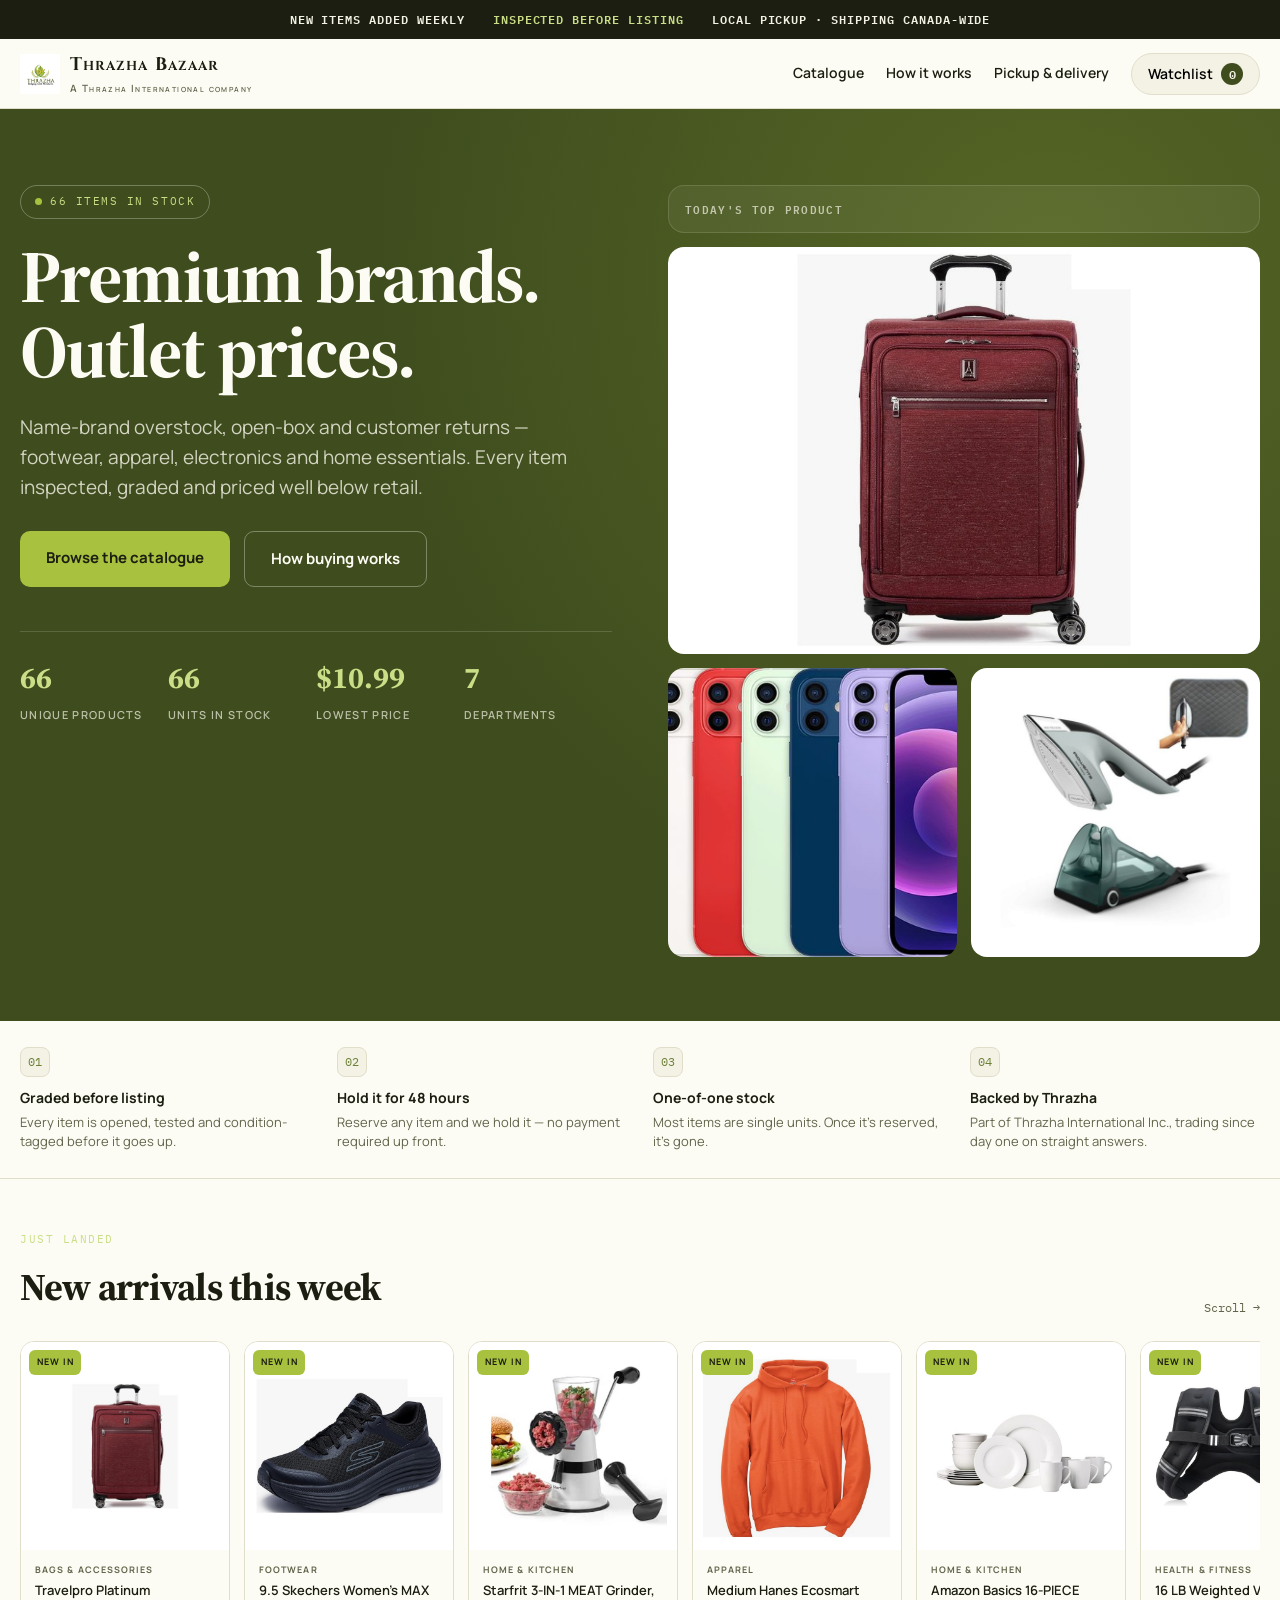
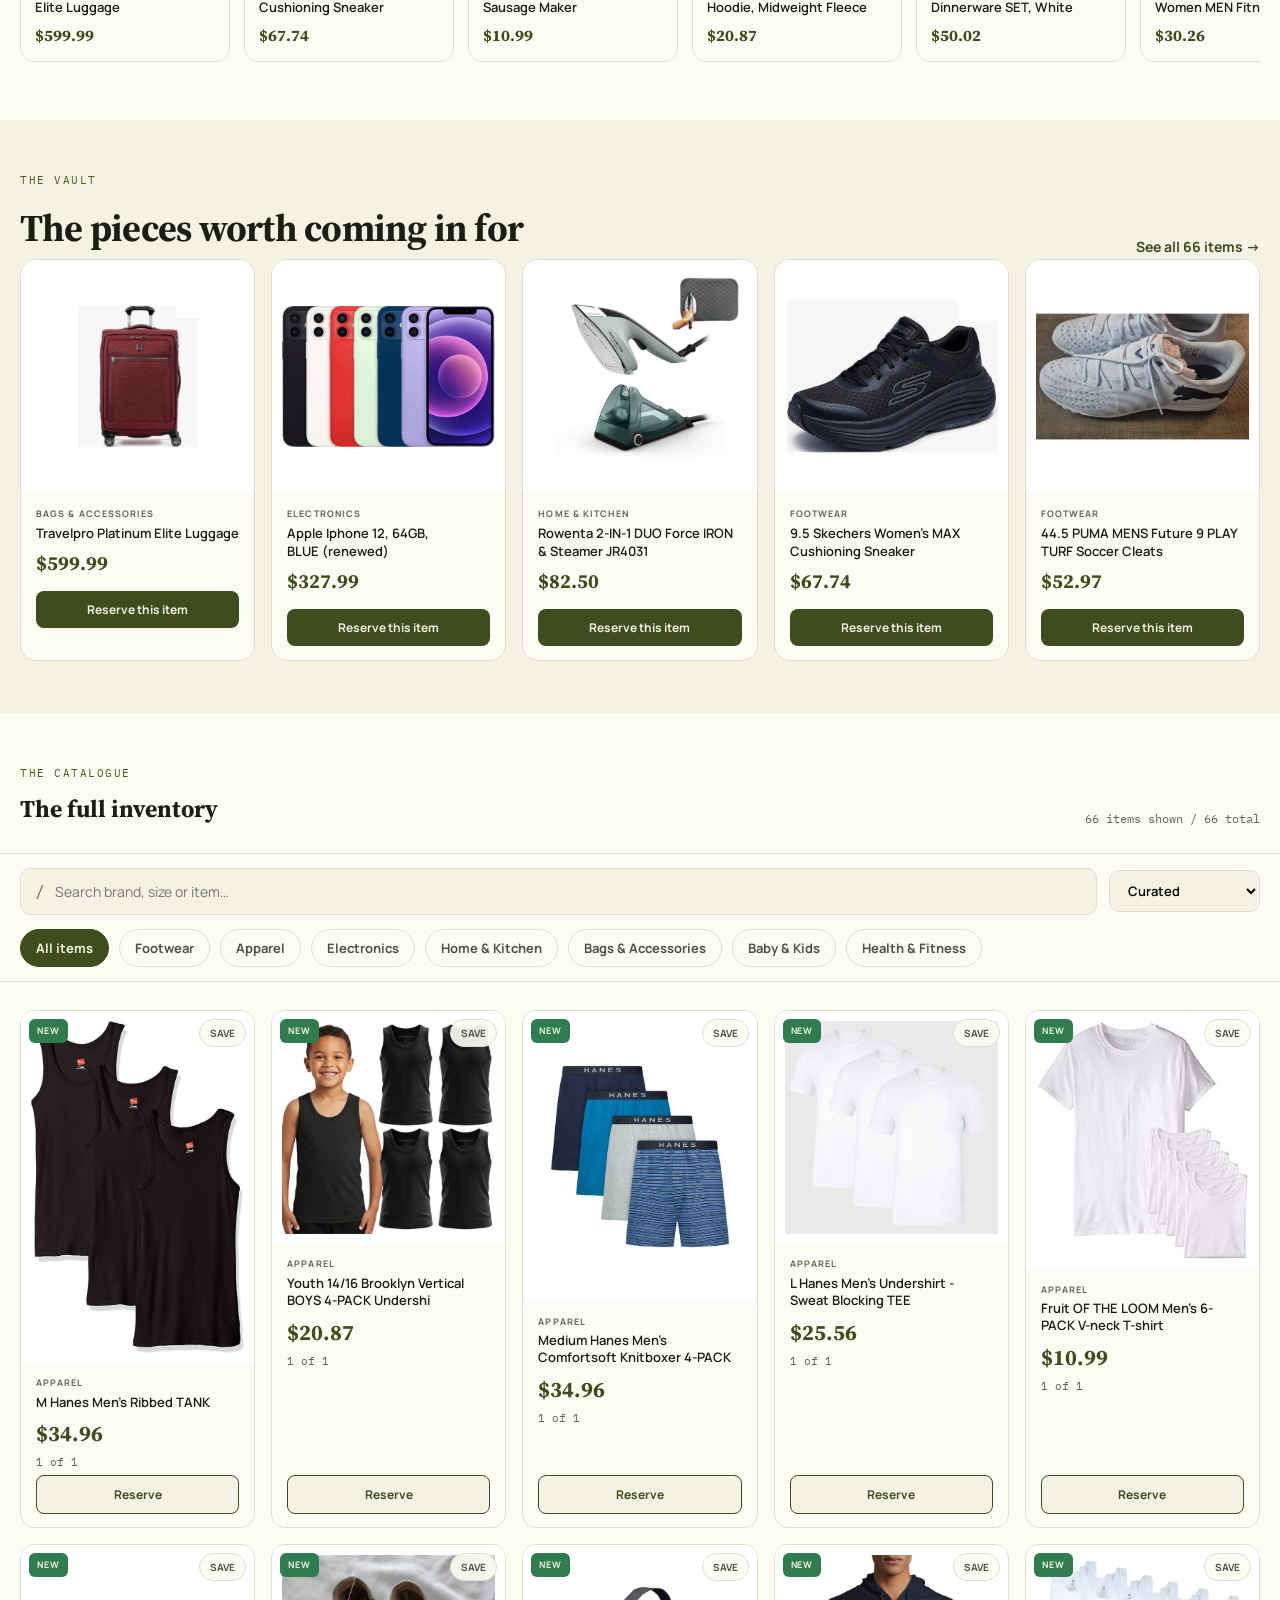
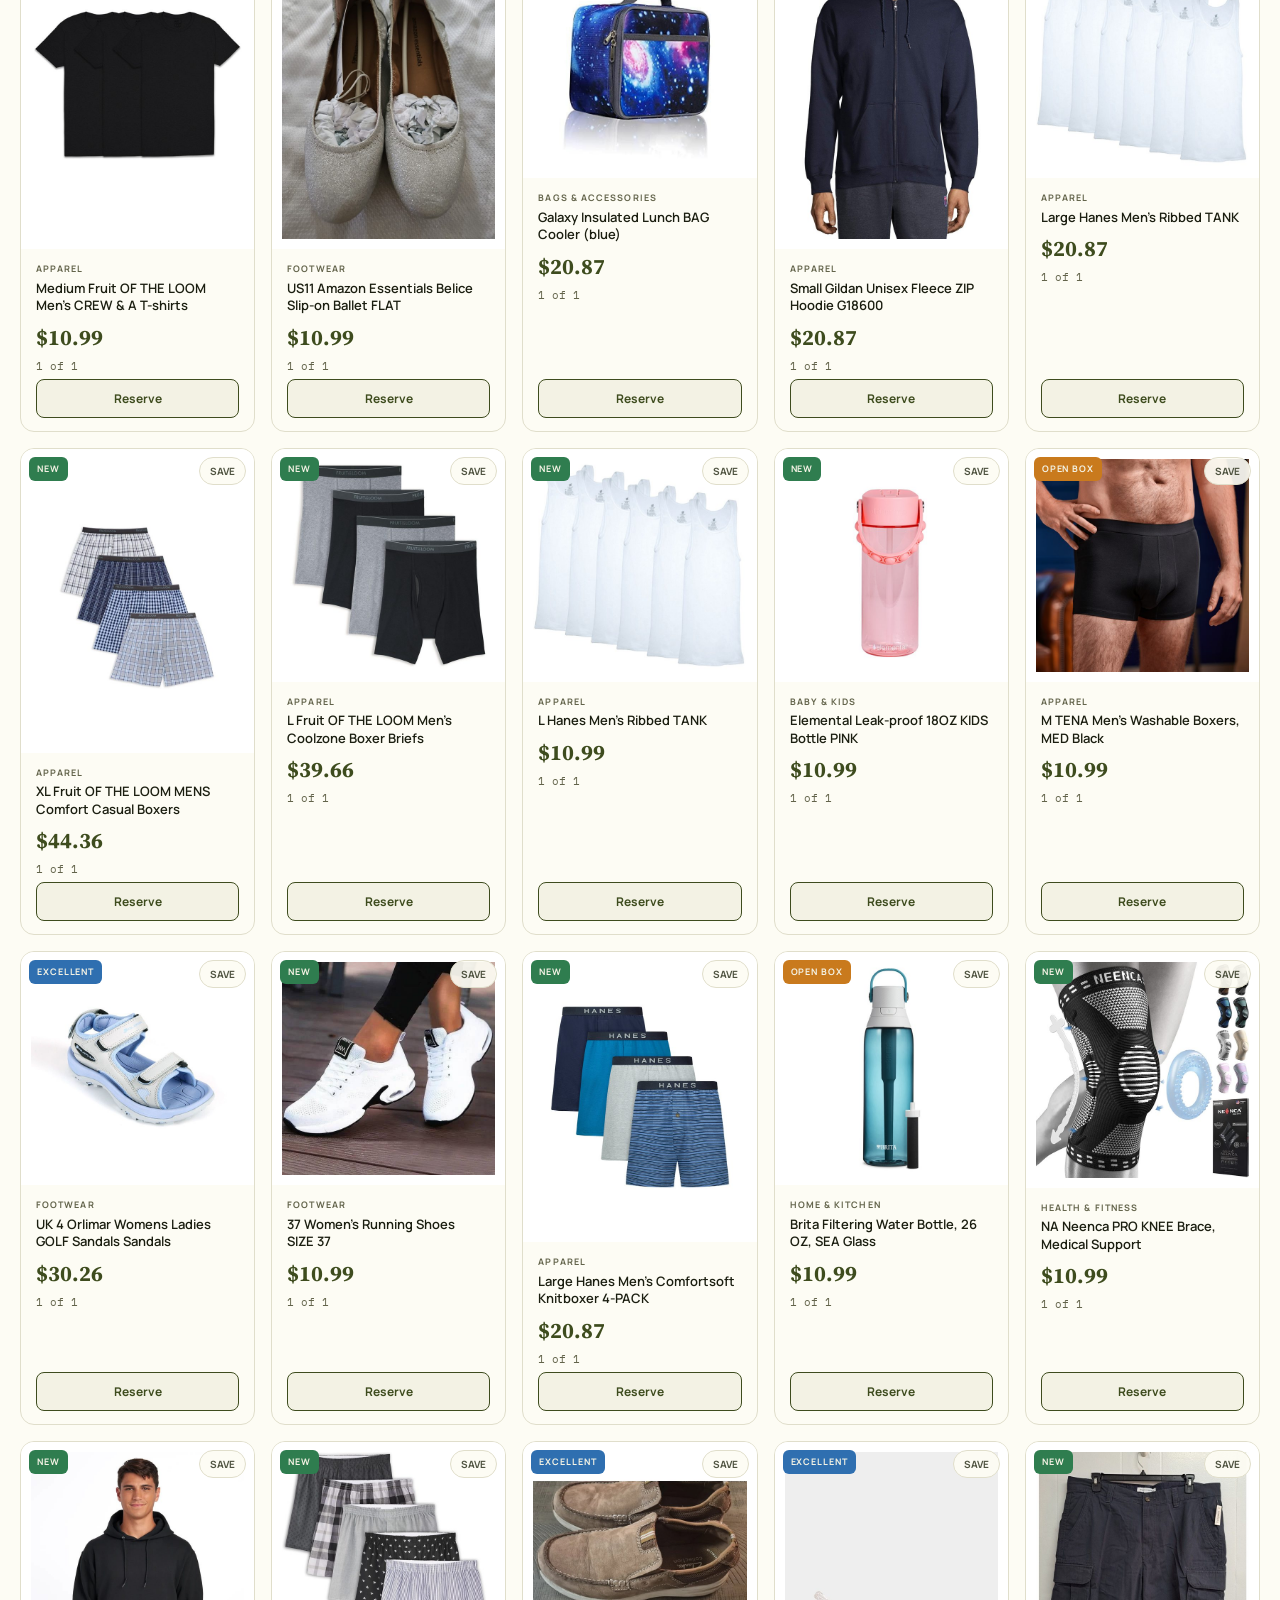
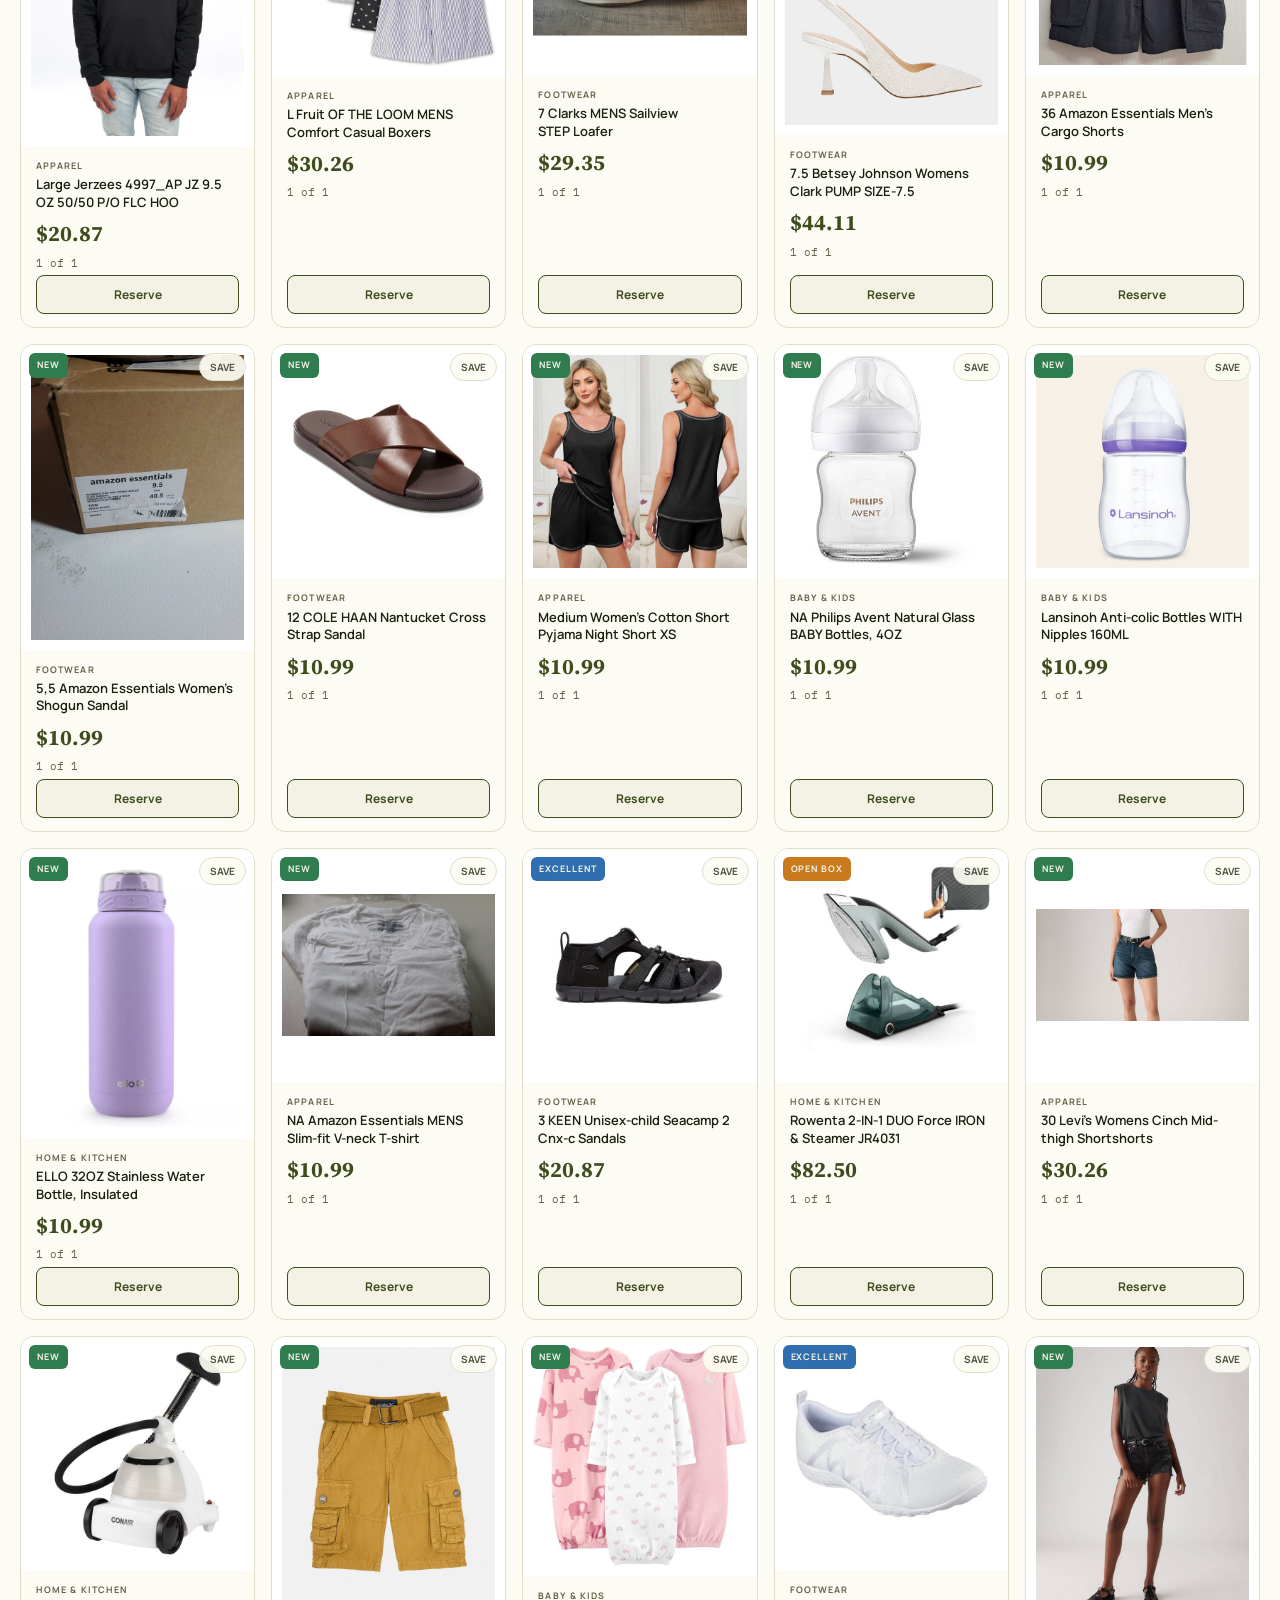
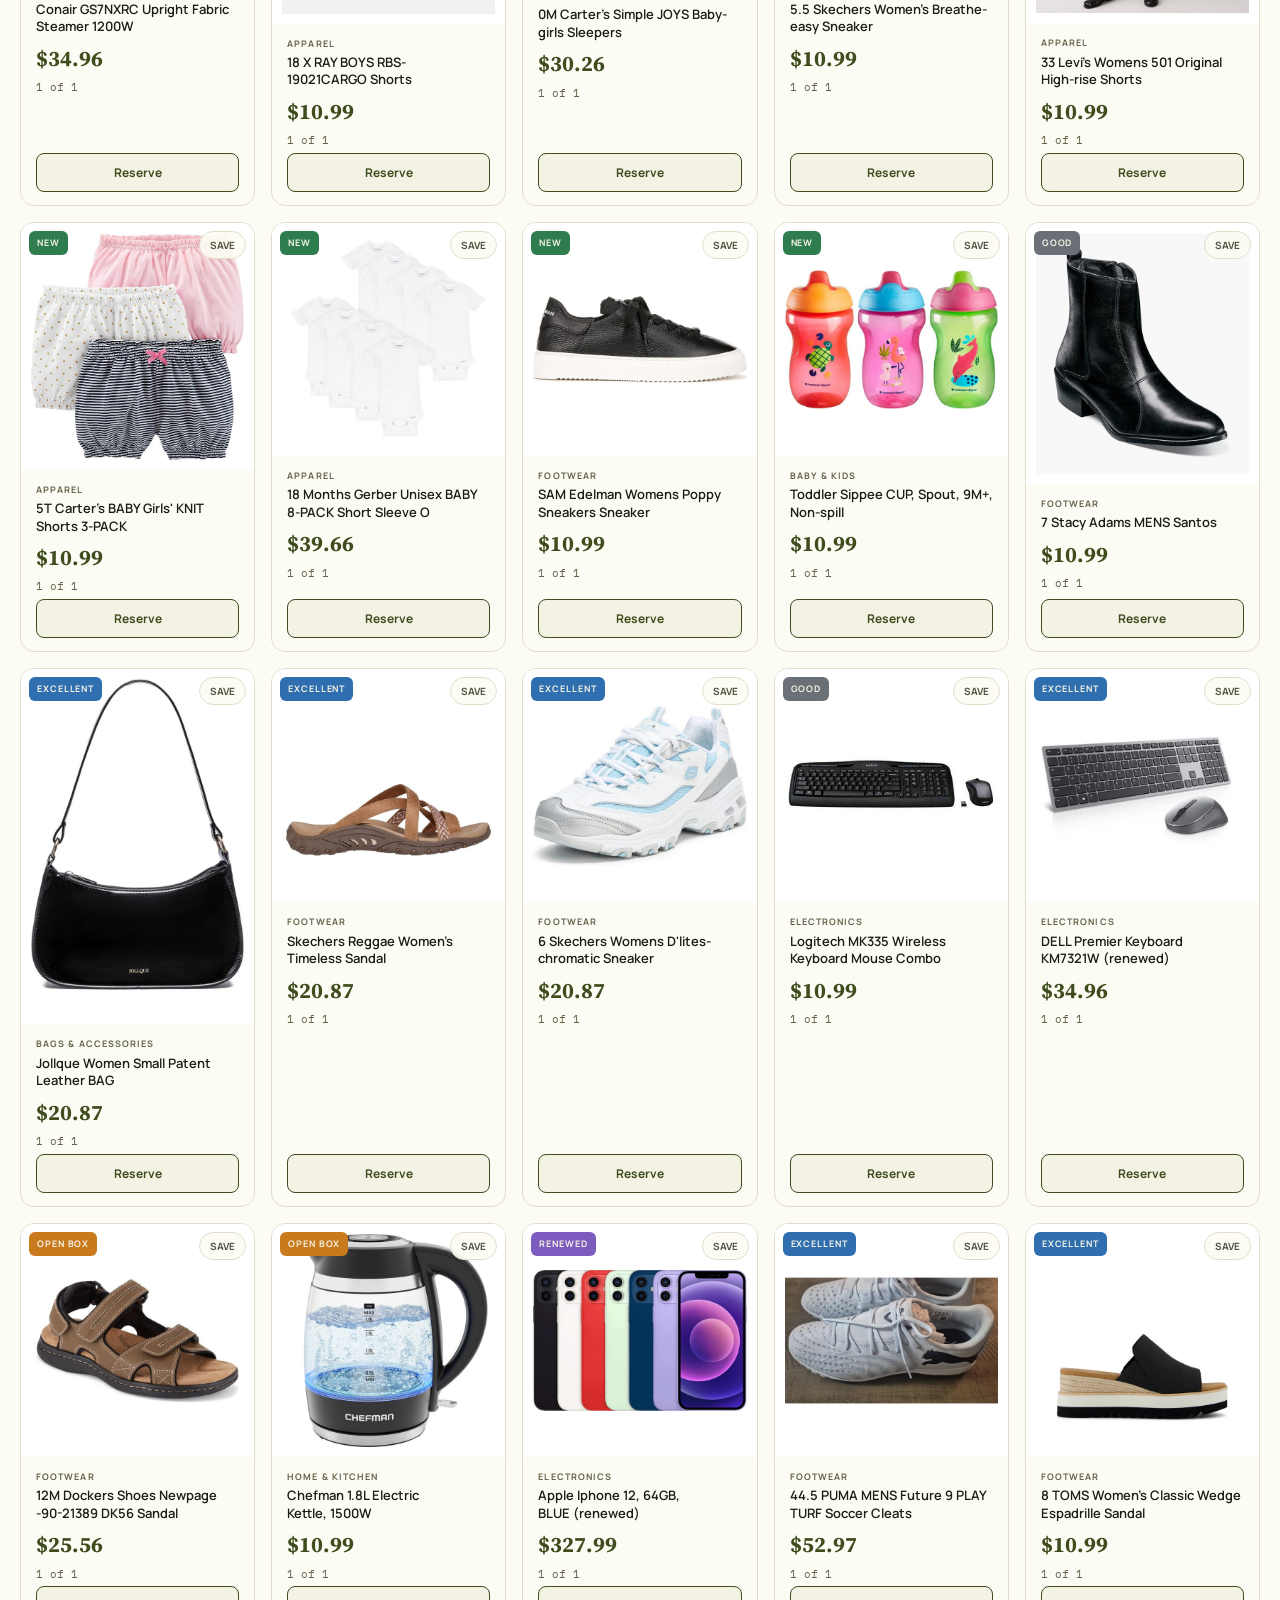
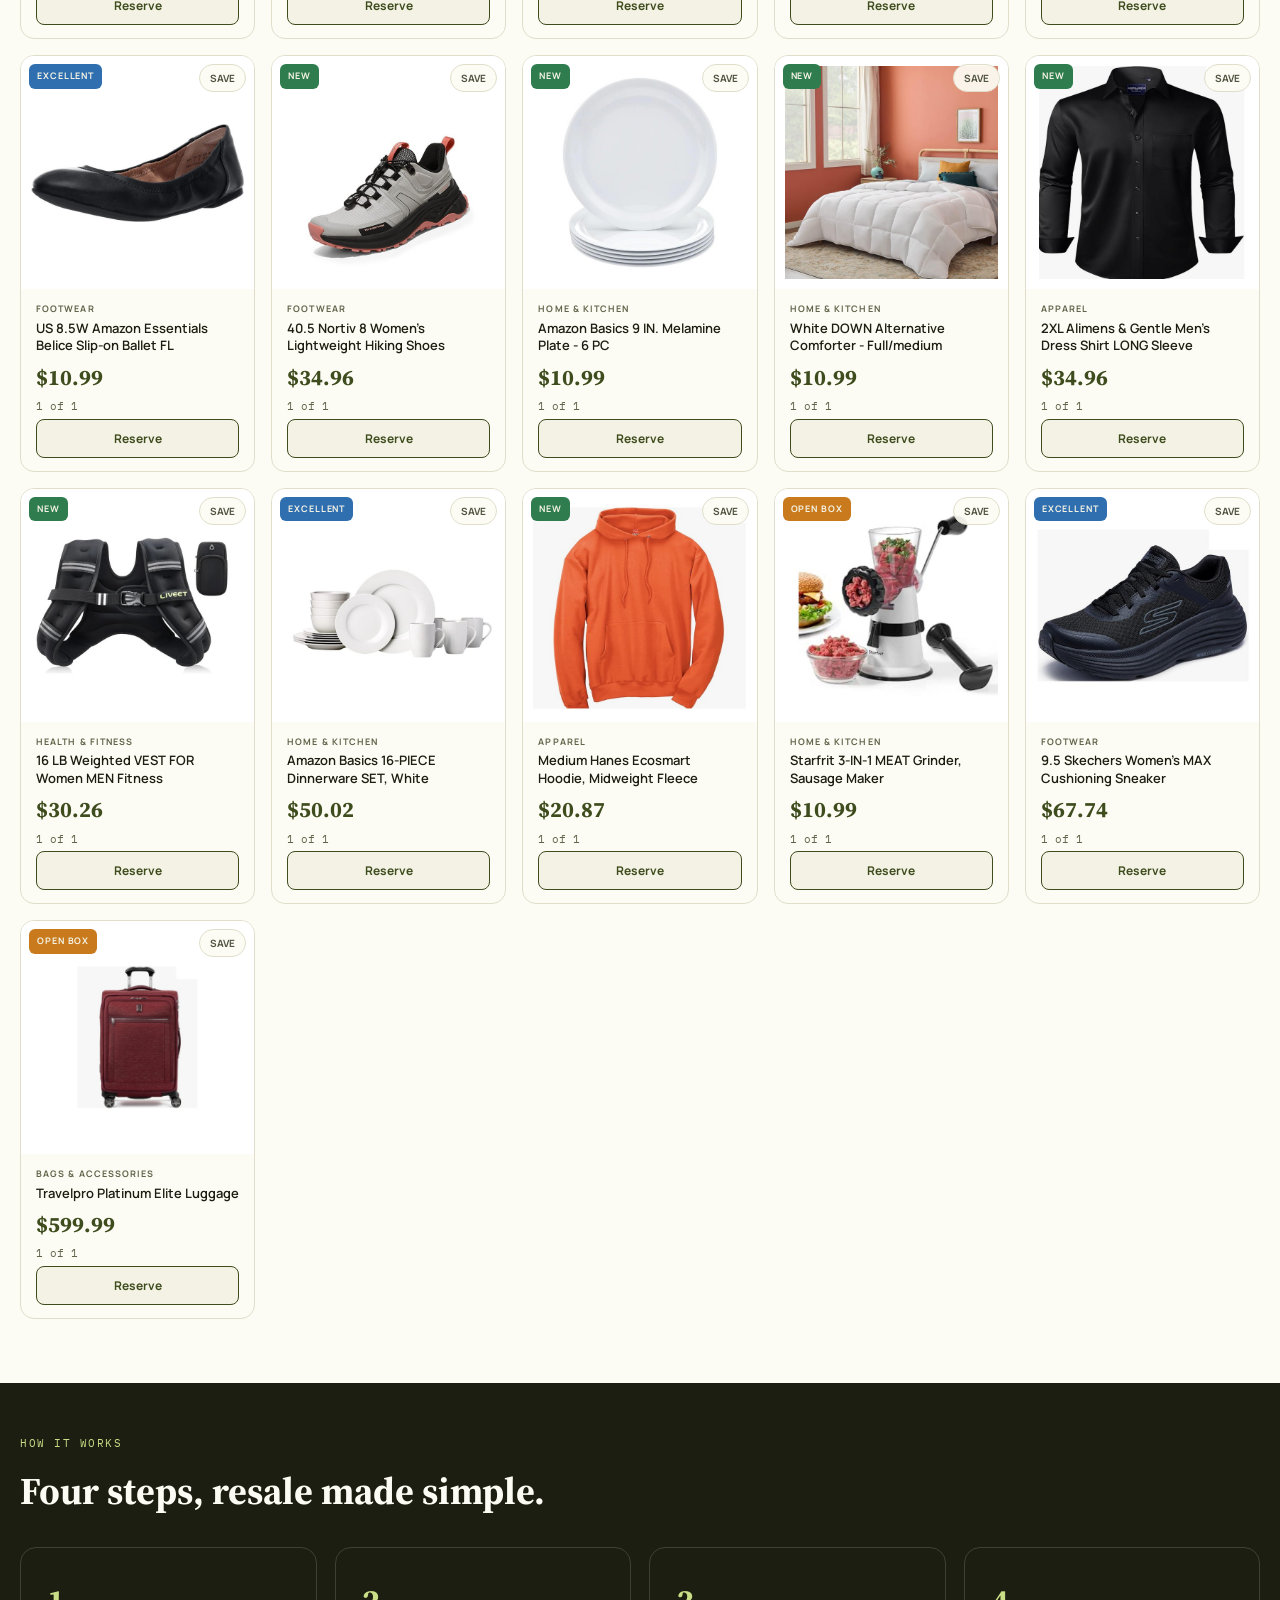
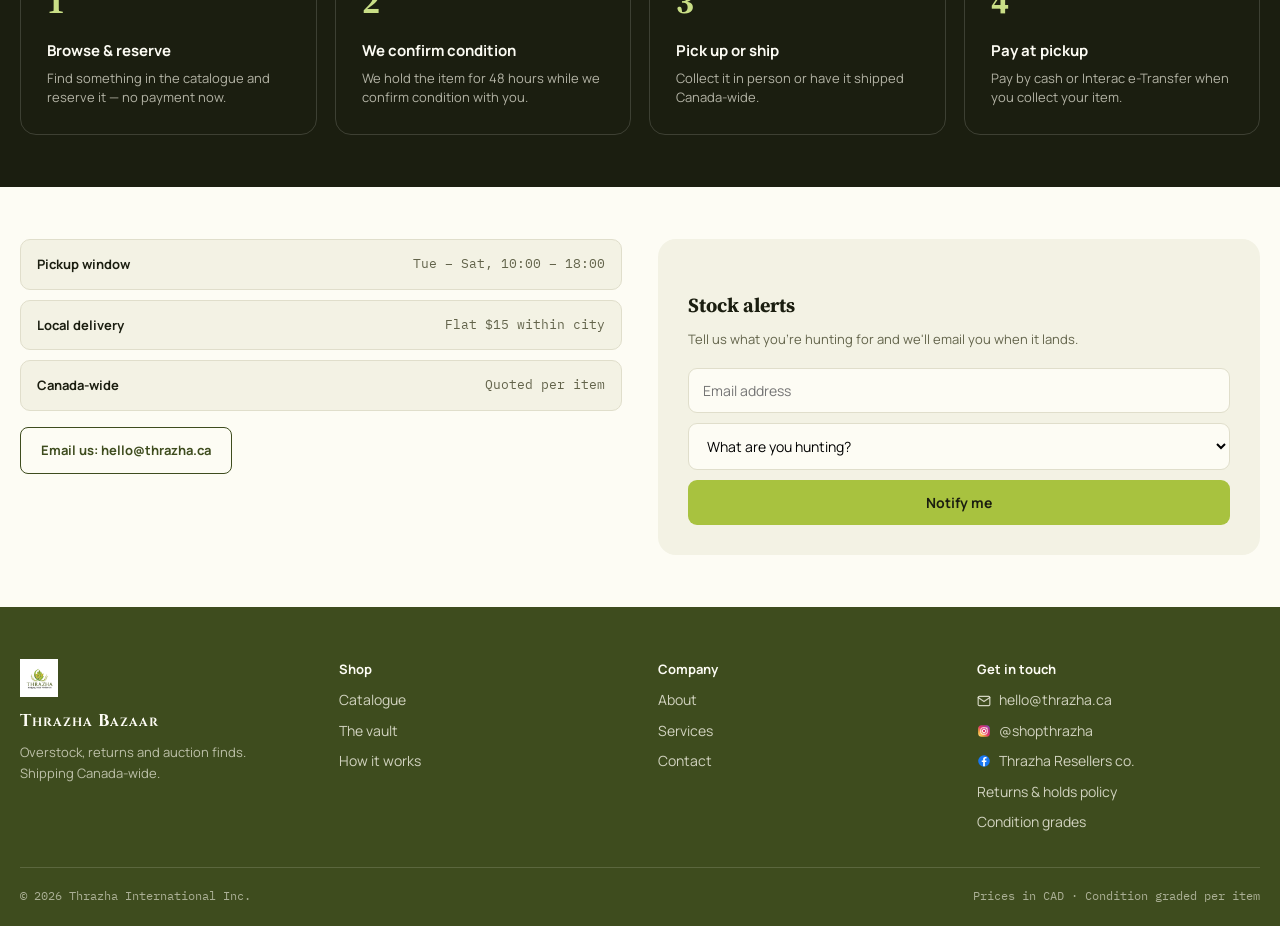
==== index.html @ daa8b7cf "Fix stock stat label/count, update Puma cleats and Clarks loafer photos - Renamed the "Unique items"" ====
<!DOCTYPE html>
<html lang="en">
<head>
<meta charset="UTF-8">
<meta name="viewport" content="width=device-width, initial-scale=1.0">
<title>Thrazha Bazaar | Overstock, Returns &amp; Auction Finds</title>
<meta name="description" content="Thrazha Bazaar — premium-brand overstock, open-box and customer-return inventory at outlet prices. New items every week. A Thrazha International company.">
<link rel="icon" href="thrazha-logo.png">
<link rel="preconnect" href="https://fonts.googleapis.com">
<link rel="preconnect" href="https://fonts.gstatic.com" crossorigin>
<link href="https://fonts.googleapis.com/css2?family=Cinzel:wght@600;700&family=Source+Serif+4:wght@400;600;700&family=Manrope:wght@400;500;600;700&family=IBM+Plex+Mono:wght@400;500&display=swap" rel="stylesheet">
<style>

:root{
  --olive:#3E4C1E; --ink:#1B1E10; --olive-mid:#6E8038; --olive-deep-ink:#4E5A22;
  --leaf:#A8C23F; --leaf-hover:#B9D256; --leaf-light:#C9DE86;
  --paper:#FDFCF4; --paper-sunk:#F3F2E4; --line:#E0DECB; --body-muted:#4F5340; --meta-muted:#63644B;
}
*{box-sizing:border-box;}
html{scroll-behavior:smooth;}
body{margin:0;background:var(--paper);color:var(--ink);font-family:Manrope,sans-serif;font-size:16px;line-height:1.6;}
a{color:inherit;text-decoration:none;}
h1,h2{font-family:'Source Serif 4',serif;font-weight:700;text-wrap:pretty;margin:0;}
p{margin:0;text-wrap:pretty;}
button,select,input,textarea{font-family:inherit;}
img{display:block;max-width:100%;}
.eyebrow{font-family:'IBM Plex Mono',monospace;font-size:11px;text-transform:uppercase;letter-spacing:.14em;color:var(--olive-deep-ink);margin-bottom:8px;}
.eyebrow-dark{color:var(--leaf-light);}

.announce{background:var(--ink);color:#F3F2E4;display:flex;flex-wrap:wrap;justify-content:center;gap:10px 28px;padding:10px 20px;font-family:'IBM Plex Mono',monospace;font-size:12px;font-weight:600;letter-spacing:.08em;text-transform:uppercase;}
.ann-accent{color:var(--leaf-light);}

.site-header{position:sticky;top:0;z-index:40;background:rgba(253,252,244,.92);backdrop-filter:blur(12px);border-bottom:1px solid var(--line);}
.header-inner{max-width:1280px;margin:0 auto;padding:12px 20px;display:flex;align-items:center;justify-content:space-between;gap:20px;flex-wrap:wrap;}
.brand{display:flex;align-items:center;gap:10px;}
.brand-mark{width:40px;height:40px;object-fit:contain;}
.brand-text{display:flex;flex-direction:column;}
.brand-word{font-family:Cinzel,serif;font-weight:700;font-size:18px;letter-spacing:.06em;font-variant:small-caps;}
.brand-sub{font-size:10px;font-weight:600;font-variant:small-caps;letter-spacing:.14em;color:var(--meta-muted);}
.main-nav{display:flex;align-items:center;gap:22px;flex-wrap:wrap;}
.main-nav a{font-size:14px;font-weight:600;}
.main-nav a.nav-out{color:var(--meta-muted);}
.watchlist-pill{background:var(--paper-sunk);border:1px solid var(--line);border-radius:999px;padding:9px 16px;font-size:14px;font-weight:600;display:flex;align-items:center;gap:8px;cursor:pointer;}
.watchlist-count{display:inline-flex;align-items:center;justify-content:center;width:22px;height:22px;border-radius:999px;background:var(--olive);color:var(--paper-sunk);font-family:'IBM Plex Mono',monospace;font-size:12px;}

.hero{background:var(--olive);background-image:radial-gradient(circle at 82% 18%, rgba(168,194,63,.22), transparent 55%);padding:76px 20px 64px;}
.hero-inner{max-width:1280px;margin:0 auto;display:grid;grid-template-columns:repeat(auto-fit,minmax(300px,1fr));gap:56px;}
.eyebrow-pill{display:inline-flex;align-items:center;gap:8px;border:1px solid rgba(243,242,228,.3);border-radius:999px;padding:7px 14px;font-family:'IBM Plex Mono',monospace;font-size:11px;text-transform:uppercase;letter-spacing:.14em;color:var(--leaf-light);margin-bottom:20px;}
.eyebrow-pill .dot{width:7px;height:7px;border-radius:999px;background:var(--leaf);}
.hero h1{color:var(--paper);font-size:clamp(40px,6.4vw,74px);line-height:1.02;letter-spacing:-.025em;margin-bottom:22px;}
.hero-body{color:rgba(243,242,228,.82);font-size:clamp(16px,1.6vw,19px);line-height:1.6;max-width:46ch;margin-bottom:28px;}
.hero-buttons{display:flex;gap:14px;flex-wrap:wrap;margin-bottom:44px;}
.btn-primary{background:var(--leaf);color:var(--ink);border-radius:10px;padding:15px 26px;font-weight:700;font-size:15px;}
.btn-primary:hover{background:var(--leaf-hover);}
.btn-secondary{border:1px solid rgba(243,242,228,.35);color:var(--paper);border-radius:10px;padding:15px 26px;font-weight:700;font-size:15px;}
.btn-secondary:hover{border-color:var(--leaf-light);color:var(--leaf-light);}
.hero-stats{display:grid;grid-template-columns:repeat(auto-fit,minmax(120px,1fr));border-top:1px solid rgba(243,242,228,.16);padding-top:22px;}
.stat strong{display:block;font-family:'Source Serif 4',serif;font-weight:700;font-size:30px;color:var(--leaf-light);}
.stat span{display:block;font-size:11px;font-weight:600;text-transform:uppercase;letter-spacing:.12em;color:rgba(243,242,228,.7);margin-top:4px;}
.hero-visual{display:grid;grid-template-columns:1fr 1fr;gap:14px;align-content:start;}
.top-product-bar{grid-column:1/-1;background:rgba(243,242,228,.06);border:1px solid rgba(243,242,228,.14);border-radius:16px;padding:14px 16px;color:rgba(243,242,228,.7);font-family:'IBM Plex Mono',monospace;font-size:11px;font-weight:600;text-transform:uppercase;letter-spacing:.12em;}
.hero-feature{grid-column:1/-1;aspect-ratio:16/11;background:var(--paper-sunk);border-radius:16px;overflow:hidden;display:flex;align-items:center;justify-content:center;}
.hero-feature img{width:100%;height:100%;object-fit:cover;}
.hero-tiles{grid-column:1/-1;display:grid;grid-template-columns:1fr 1fr;gap:14px;}
.hero-tile{aspect-ratio:1;background:var(--paper-sunk);border-radius:16px;overflow:hidden;}
.hero-tile img{width:100%;height:100%;object-fit:cover;}

.trust-strip{border-bottom:1px solid var(--line);}
.trust-inner{max-width:1280px;margin:0 auto;display:grid;grid-template-columns:repeat(auto-fit,minmax(220px,1fr));gap:26px;padding:26px 20px;}
.trust-num{width:30px;height:30px;background:var(--paper-sunk);border:1px solid var(--line);border-radius:8px;display:flex;align-items:center;justify-content:center;font-family:'IBM Plex Mono',monospace;font-size:12px;color:var(--olive-mid);margin-bottom:10px;}
.trust-title{font-size:14px;font-weight:700;margin-bottom:4px;}
.trust-body{font-size:13px;line-height:1.5;color:var(--meta-muted);}

.arrivals{max-width:1280px;margin:0 auto;padding:52px 20px;}
.arrivals-head,.vault-head,.cat-head{display:flex;justify-content:space-between;align-items:flex-end;gap:20px;margin-bottom:24px;flex-wrap:wrap;}
.arrivals h2,.vault-head h2{font-size:clamp(26px,3.2vw,38px);letter-spacing:-.02em;}
.scroll-meta,.cat-meta{font-family:'IBM Plex Mono',monospace;font-size:12px;color:var(--meta-muted);}
.rail{display:flex;gap:14px;overflow-x:auto;scroll-snap-type:x proximity;padding-bottom:6px;}
.rail-card{flex:none;width:210px;scroll-snap-align:start;border:1px solid var(--line);border-radius:14px;overflow:hidden;background:var(--paper);}
.rail-img{position:relative;aspect-ratio:1;background:#fff;display:flex;align-items:center;justify-content:center;}
.rail-img img{width:100%;height:100%;object-fit:contain;padding:10px;}
.badge-new{position:absolute;top:8px;left:8px;background:var(--leaf);color:var(--ink);font-size:9px;font-weight:700;text-transform:uppercase;letter-spacing:.1em;padding:5px 8px;border-radius:6px;}
.rail-body{padding:13px 14px;}
.rail-cat{font-size:9px;font-weight:700;text-transform:uppercase;letter-spacing:.12em;color:var(--meta-muted);margin-bottom:4px;}
.rail-title{font-size:13px;font-weight:600;line-height:1.35;margin-bottom:6px;}
.rail-price{font-family:'Source Serif 4',serif;font-weight:700;font-size:16px;color:var(--olive);}

.vault{background:var(--paper-sunk);padding:52px 20px;}
.vault-head,.vault-grid{max-width:1280px;margin:0 auto;}
.see-all{font-size:14px;font-weight:700;color:var(--olive);}
.vault-grid{display:grid;grid-template-columns:repeat(auto-fill,minmax(210px,1fr));gap:16px;}
.feat-card{background:var(--paper);border:1px solid var(--line);border-radius:16px;overflow:hidden;display:flex;flex-direction:column;}
.feat-img{aspect-ratio:1;background:#fff;display:flex;align-items:center;justify-content:center;}
.feat-img img{width:100%;height:100%;object-fit:contain;padding:10px;}
.feat-body{padding:14px 15px;display:flex;flex-direction:column;gap:4px;}
.feat-cat{font-size:9px;font-weight:700;text-transform:uppercase;letter-spacing:.12em;color:var(--meta-muted);}
.feat-title{font-size:13px;font-weight:600;line-height:1.35;}
.feat-price{font-family:'Source Serif 4',serif;font-weight:700;font-size:20px;color:var(--olive);margin-bottom:8px;}
.btn-reserve-solid{background:var(--olive);color:var(--paper-sunk);border:none;border-radius:8px;padding:10px 0;font-size:12px;font-weight:700;cursor:pointer;}
.btn-reserve-solid:hover{background:var(--olive-mid);}

.catalogue{max-width:1280px;margin:0 auto;padding:52px 20px 0;}
.toolbar{position:sticky;top:68px;z-index:30;background:rgba(253,252,244,.94);backdrop-filter:blur(12px);border-top:1px solid var(--line);border-bottom:1px solid var(--line);padding:14px 20px;margin:0 -20px;display:flex;gap:12px;flex-wrap:wrap;align-items:center;}
.search-field{flex:1 1 240px;display:flex;align-items:center;gap:8px;background:var(--paper-sunk);border:1px solid var(--line);border-radius:10px;padding:10px 14px;}
.search-slash{font-family:'IBM Plex Mono',monospace;color:var(--meta-muted);}
.search-field input{border:none;background:none;outline:none;font-size:14px;flex:1;color:var(--ink);}
.sort-select{background:var(--paper-sunk);border:1px solid var(--line);border-radius:10px;padding:10px 14px;font-size:13px;font-weight:600;}
.chips{flex:1 1 100%;display:flex;gap:10px;overflow-x:auto;padding-top:2px;}
.chip{flex:none;border-radius:999px;padding:9px 15px;font-size:13px;font-weight:700;background:var(--paper);border:1px solid var(--line);color:var(--body-muted);cursor:pointer;}
.chip.active{background:var(--olive);border-color:var(--olive);color:var(--paper-sunk);}

.product-grid{display:grid;grid-template-columns:repeat(auto-fill,minmax(200px,1fr));gap:16px;padding:28px 0 64px;}
.card{background:var(--paper);border:1px solid var(--line);border-radius:14px;overflow:hidden;display:flex;flex-direction:column;animation:fadeUp .35s ease;}
.card:hover{border-color:var(--olive);}
@keyframes fadeUp{from{opacity:0;transform:translateY(8px);}to{opacity:1;transform:translateY(0);}}
.card-img{position:relative;aspect-ratio:1;background:#fff;display:flex;align-items:center;justify-content:center;}
.card-img img{width:100%;height:100%;object-fit:contain;padding:10px;}
.condition-chip{position:absolute;top:8px;left:8px;background:rgba(27,30,16,.88);color:#F3F2E4;font-size:9px;font-weight:700;text-transform:uppercase;letter-spacing:.1em;padding:5px 8px;border-radius:6px;}
.condition-chip.cond-new{background:#2F7D4F;}
.condition-chip.cond-open-box{background:#C97A1D;}
.condition-chip.cond-excellent{background:#2F6FB0;}
.condition-chip.cond-good{background:#6B6F76;}
.condition-chip.cond-renewed{background:#7C5CBF;}
.save-btn{position:absolute;top:8px;right:8px;border-radius:999px;font-size:10px;font-weight:700;text-transform:uppercase;padding:6px 10px;border:1px solid var(--line);background:rgba(253,252,244,.92);color:var(--body-muted);cursor:pointer;}
.save-btn.saved{background:var(--olive);border-color:var(--olive);color:#F3F2E4;}
.card-body{padding:13px 15px;display:flex;flex-direction:column;gap:3px;flex:1;}
.card-cat{font-size:9px;font-weight:700;text-transform:uppercase;letter-spacing:.12em;color:var(--meta-muted);}
.card-title{font-size:13px;font-weight:600;line-height:1.35;}
.card-price{font-family:'Source Serif 4',serif;font-weight:700;font-size:22px;color:var(--olive);margin-top:2px;}
.card-meta{font-family:'IBM Plex Mono',monospace;font-size:11px;color:var(--meta-muted);}
.card-status{font-family:'IBM Plex Mono',monospace;font-size:11px;font-weight:700;color:var(--meta-muted);text-transform:uppercase;}
.btn-outline{margin-top:auto;border:1px solid var(--olive);background:var(--paper-sunk);color:var(--olive);border-radius:8px;padding:10px 0;font-size:12px;font-weight:700;cursor:pointer;}
.btn-outline:hover{background:var(--olive);color:var(--paper-sunk);}
.btn-outline[disabled]{opacity:.5;cursor:not-allowed;}

.empty-state{border:1px dashed var(--line);border-radius:16px;padding:70px 20px;text-align:center;margin-bottom:64px;}
.empty-title{font-size:16px;font-weight:700;margin-bottom:6px;}
.empty-body{font-size:14px;color:var(--meta-muted);margin-bottom:18px;}
.btn-clear{background:var(--olive);color:var(--paper-sunk);border:none;border-radius:8px;padding:10px 20px;font-size:13px;font-weight:700;cursor:pointer;}

.how-it-works{background:var(--ink);padding:52px 20px;max-width:1280px;margin:0 auto;border-radius:0;}
.how-it-works h2{color:var(--paper);font-size:clamp(26px,3.2vw,38px);margin-bottom:26px;}
.steps{display:grid;grid-template-columns:repeat(auto-fit,minmax(240px,1fr));gap:18px;}
.step{border:1px solid rgba(243,242,236,.16);border-radius:16px;padding:26px;}
.step-num{font-family:'Source Serif 4',serif;font-weight:700;font-size:34px;color:var(--leaf-light);margin-bottom:10px;}
.step-title{color:var(--paper);font-weight:700;font-size:15px;margin-bottom:6px;}
.step-body{color:rgba(243,242,228,.7);font-size:13px;line-height:1.5;}

.pickup{max-width:1280px;margin:0 auto;padding:52px 20px;}
.pickup-grid{display:grid;grid-template-columns:repeat(auto-fit,minmax(280px,1fr));gap:36px;}
.term-row{display:flex;justify-content:space-between;gap:10px;background:var(--paper-sunk);border:1px solid var(--line);border-radius:10px;padding:14px 16px;margin-bottom:10px;}
.term-label{font-weight:700;font-size:13px;}
.term-value{font-family:'IBM Plex Mono',monospace;font-size:13px;color:var(--meta-muted);}
.btn-outline-dark{display:inline-block;margin-top:6px;border:1px solid var(--olive);color:var(--olive);border-radius:8px;padding:12px 20px;font-size:13px;font-weight:700;}
.btn-outline-dark:hover{background:var(--olive);color:var(--paper-sunk);}
.stock-alerts{background:var(--paper-sunk);border-radius:18px;padding:30px;}
.stock-alerts h3{font-family:'Source Serif 4',serif;font-size:20px;margin-bottom:8px;}
.alerts-body{font-size:13px;color:var(--meta-muted);margin-bottom:18px;}
#alertForm{display:flex;flex-direction:column;gap:10px;}
#alertForm input,#alertForm select{background:var(--paper);border:1px solid var(--line);border-radius:9px;padding:12px 14px;font-size:14px;}
#alertForm button{background:var(--leaf);color:var(--ink);border:none;border-radius:9px;padding:13px;font-weight:700;font-size:14px;cursor:pointer;}
#alertForm button:hover{background:var(--leaf-hover);}

.site-footer{background:var(--olive);color:var(--paper);padding:52px 20px 20px;}
.footer-grid{max-width:1280px;margin:0 auto;display:grid;grid-template-columns:repeat(auto-fit,minmax(200px,1fr));gap:36px;padding-bottom:26px;}
.footer-mark{width:38px;height:38px;object-fit:contain;margin-bottom:10px;}
.footer-word{font-family:Cinzel,serif;font-weight:700;font-size:17px;letter-spacing:.06em;font-variant:small-caps;display:block;margin-bottom:8px;}
.footer-tag{font-size:13px;color:rgba(243,242,228,.7);max-width:32ch;}
.footer-heading{font-weight:700;font-size:13px;margin-bottom:10px;}
.footer-col a{display:block;font-size:14px;color:rgba(243,242,228,.82);margin-bottom:8px;}
.footer-col a.icon-link{display:flex;align-items:center;gap:8px;}
.footer-col a.icon-link svg{flex-shrink:0;}
.legal-bar{max-width:1280px;margin:0 auto;border-top:1px solid rgba(243,242,228,.16);padding-top:18px;display:flex;justify-content:space-between;flex-wrap:wrap;gap:8px;font-family:'IBM Plex Mono',monospace;font-size:12px;color:rgba(243,242,228,.6);}

.sheet-overlay{position:fixed;inset:0;background:rgba(27,30,16,.55);backdrop-filter:blur(4px);z-index:50;display:none;align-items:flex-end;justify-content:center;}
.sheet-overlay.open{display:flex;}
.sheet{background:var(--paper);width:100%;max-width:520px;max-height:92vh;overflow-y:auto;border-radius:18px 18px 0 0;animation:fadeUp .25s ease;}
.sheet-header{display:flex;gap:14px;padding:20px;border-bottom:1px solid var(--line);align-items:flex-start;}
.sheet-thumb{width:76px;height:76px;object-fit:contain;background:#fff;border:1px solid var(--line);border-radius:10px;}
.sheet-info{flex:1;}
.sheet-meta{font-family:'IBM Plex Mono',monospace;font-size:11px;color:var(--meta-muted);text-transform:uppercase;letter-spacing:.08em;margin-bottom:4px;}
.sheet-title{font-size:14px;font-weight:600;margin-bottom:4px;}
.sheet-price{font-family:'Source Serif 4',serif;font-weight:700;font-size:20px;color:var(--olive);}
.sheet-close{background:none;border:none;font-size:24px;line-height:1;cursor:pointer;color:var(--body-muted);}
.sheet-body{padding:20px;}
#reserveForm{display:flex;flex-direction:column;gap:10px;}
#reserveForm input,#reserveForm select,#reserveForm textarea{background:var(--paper-sunk);border:1px solid var(--line);border-radius:9px;padding:12px 14px;font-size:14px;}
.btn-hold{background:var(--olive);color:var(--paper-sunk);border:none;border-radius:9px;padding:14px;font-weight:700;font-size:14px;cursor:pointer;margin-top:4px;}
.btn-hold:hover{background:var(--olive-mid);}
.sheet-fineprint{font-size:12px;color:var(--meta-muted);text-align:center;margin-top:4px;}
.sheet-done{padding:36px 24px;text-align:center;}
.done-title{font-size:18px;font-weight:700;margin-bottom:8px;}
.done-body{font-size:14px;color:var(--meta-muted);margin-bottom:20px;}

@media (max-width:640px){
  .hero-inner{gap:36px;}
  .footer-grid{gap:26px;}
}

</style>
</head>
<body>

<div class="announce">
  <span>New items added weekly</span>
  <span class="ann-accent">Inspected before listing</span>
  <span>Local pickup · Shipping Canada-wide</span>
</div>

<header class="site-header" id="top">
  <div class="header-inner">
    <a href="#top" class="brand">
      <img src="thrazha-logo.png" alt="Thrazha" class="brand-mark">
      <span class="brand-text">
        <span class="brand-word">Thrazha Bazaar</span>
        <span class="brand-sub">A Thrazha International company</span>
      </span>
    </a>
    <nav class="main-nav">
      <a href="#catalogue">Catalogue</a>
      <a href="#how-it-works">How it works</a>
      <a href="#pickup">Pickup &amp; delivery</a>
      <button class="watchlist-pill" id="watchlistBtn" type="button">
        Watchlist <span class="watchlist-count" id="watchlistCount">0</span>
      </button>
    </nav>
  </div>
</header>

<section class="hero">
  <div class="hero-inner">
    <div class="hero-copy">
      <div class="eyebrow-pill"><span class="dot"></span>66 items in stock</div>
      <h1>Premium brands.<br>Outlet prices.</h1>
      <p class="hero-body">Name-brand overstock, open-box and customer returns —
      footwear, apparel, electronics and home essentials. Every item inspected, graded and
      priced well below retail.</p>
      <div class="hero-buttons">
        <a href="#catalogue" class="btn-primary">Browse the catalogue</a>
        <a href="#how-it-works" class="btn-secondary">How buying works</a>
      </div>
      <div class="hero-stats">
        <div class="stat"><strong>66</strong><span>Unique products</span></div>
        <div class="stat"><strong>66</strong><span>Units in stock</span></div>
        <div class="stat"><strong>$10.99</strong><span>Lowest price</span></div>
        <div class="stat"><strong>7</strong><span>Departments</span></div>
      </div>
    </div>
    <div class="hero-visual">
      <div class="top-product-bar">TODAY'S TOP PRODUCT</div>
      <div class="hero-feature"><img src="lot2237.jpg" alt="Travelpro Platinum Elite Luggage" loading="lazy"></div>
      <div class="hero-tiles"><div class="hero-tile"><img src="lot11303.jpg" alt="Apple Iphone 12, 64GB, BLUE (renewed)" loading="lazy"></div><div class="hero-tile"><img src="lot7010.jpg" alt="Rowenta 2-IN-1 DUO Force IRON &amp; Steamer JR4031" loading="lazy"></div></div>
    </div>
  </div>
</section>

<section class="trust-strip">
  <div class="trust-inner">
    <div class="trust-cell"><div class="trust-num">01</div><p class="trust-title">Graded before listing</p><p class="trust-body">Every item is opened, tested and condition-tagged before it goes up.</p></div>
    <div class="trust-cell"><div class="trust-num">02</div><p class="trust-title">Hold it for 48 hours</p><p class="trust-body">Reserve any item and we hold it — no payment required up front.</p></div>
    <div class="trust-cell"><div class="trust-num">03</div><p class="trust-title">One-of-one stock</p><p class="trust-body">Most items are single units. Once it's reserved, it's gone.</p></div>
    <div class="trust-cell"><div class="trust-num">04</div><p class="trust-title">Backed by Thrazha</p><p class="trust-body">Part of Thrazha International Inc., trading since day one on straight answers.</p></div>
  </div>
</section>

<section class="arrivals">
  <div class="arrivals-head">
    <div>
      <p class="eyebrow eyebrow-dark">JUST LANDED</p>
      <h2>New arrivals this week</h2>
    </div>
    <span class="scroll-meta">Scroll →</span>
  </div>
  <div class="rail">
    <div class="rail-card " data-id="2237">
      <div class="rail-img"><img src="lot2237.jpg" alt="Travelpro Platinum Elite Luggage" loading="lazy"><span class="badge-new">NEW IN</span></div>
      <div class="rail-body">
        <p class="rail-cat">Bags &amp; Accessories</p>
        <p class="rail-title">Travelpro Platinum Elite Luggage</p>
        <p class="rail-price">$599.99</p>
      </div>
    </div>
<div class="rail-card " data-id="7933">
      <div class="rail-img"><img src="lot7933.jpg" alt="9.5 Skechers Women&#x27;s MAX Cushioning Sneaker" loading="lazy"><span class="badge-new">NEW IN</span></div>
      <div class="rail-body">
        <p class="rail-cat">Footwear</p>
        <p class="rail-title">9.5 Skechers Women&#x27;s MAX Cushioning Sneaker</p>
        <p class="rail-price">$67.74</p>
      </div>
    </div>
<div class="rail-card " data-id="21303">
      <div class="rail-img"><img src="lot21303.jpg" alt="Starfrit 3-IN-1 MEAT Grinder, Sausage Maker" loading="lazy"><span class="badge-new">NEW IN</span></div>
      <div class="rail-body">
        <p class="rail-cat">Home &amp; Kitchen</p>
        <p class="rail-title">Starfrit 3-IN-1 MEAT Grinder, Sausage Maker</p>
        <p class="rail-price">$10.99</p>
      </div>
    </div>
<div class="rail-card " data-id="11921">
      <div class="rail-img"><img src="lot11921.jpg" alt="Medium Hanes Ecosmart Hoodie, Midweight Fleece" loading="lazy"><span class="badge-new">NEW IN</span></div>
      <div class="rail-body">
        <p class="rail-cat">Apparel</p>
        <p class="rail-title">Medium Hanes Ecosmart Hoodie, Midweight Fleece</p>
        <p class="rail-price">$20.87</p>
      </div>
    </div>
<div class="rail-card " data-id="9693">
      <div class="rail-img"><img src="lot9693.jpg" alt="Amazon Basics 16-PIECE Dinnerware SET, White" loading="lazy"><span class="badge-new">NEW IN</span></div>
      <div class="rail-body">
        <p class="rail-cat">Home &amp; Kitchen</p>
        <p class="rail-title">Amazon Basics 16-PIECE Dinnerware SET, White</p>
        <p class="rail-price">$50.02</p>
      </div>
    </div>
<div class="rail-card " data-id="3840">
      <div class="rail-img"><img src="lot3840.jpg" alt="16 LB Weighted VEST FOR Women MEN Fitness" loading="lazy"><span class="badge-new">NEW IN</span></div>
      <div class="rail-body">
        <p class="rail-cat">Health &amp; Fitness</p>
        <p class="rail-title">16 LB Weighted VEST FOR Women MEN Fitness</p>
        <p class="rail-price">$30.26</p>
      </div>
    </div>
<div class="rail-card " data-id="138">
      <div class="rail-img"><img src="lot138.jpg" alt="2XL Alimens &amp; Gentle Men&#x27;s Dress Shirt LONG Sleeve" loading="lazy"><span class="badge-new">NEW IN</span></div>
      <div class="rail-body">
        <p class="rail-cat">Apparel</p>
        <p class="rail-title">2XL Alimens &amp; Gentle Men&#x27;s Dress Shirt LONG Sleeve</p>
        <p class="rail-price">$34.96</p>
      </div>
    </div>
<div class="rail-card " data-id="12259">
      <div class="rail-img"><img src="lot12259.jpg" alt="White DOWN Alternative Comforter - Full/medium" loading="lazy"><span class="badge-new">NEW IN</span></div>
      <div class="rail-body">
        <p class="rail-cat">Home &amp; Kitchen</p>
        <p class="rail-title">White DOWN Alternative Comforter - Full/medium</p>
        <p class="rail-price">$10.99</p>
      </div>
    </div>
  </div>
</section>

<section class="vault" id="vault">
  <div class="vault-head">
    <div>
      <p class="eyebrow">THE VAULT</p>
      <h2>The pieces worth coming in for</h2>
    </div>
    <a href="#catalogue" class="see-all">See all 66 items →</a>
  </div>
  <div class="vault-grid">
    <div class="feat-card">
      <div class="feat-img"><img src="lot2237.jpg" alt="Travelpro Platinum Elite Luggage" loading="lazy"></div>
      <div class="feat-body">
        <p class="feat-cat">Bags &amp; Accessories</p>
        <p class="feat-title">Travelpro Platinum Elite Luggage</p>
        <p class="feat-price">$599.99</p>
        <button class="btn-reserve-solid" data-reserve="2237">Reserve this item</button>
      </div>
    </div>
<div class="feat-card">
      <div class="feat-img"><img src="lot11303.jpg" alt="Apple Iphone 12, 64GB, BLUE (renewed)" loading="lazy"></div>
      <div class="feat-body">
        <p class="feat-cat">Electronics</p>
        <p class="feat-title">Apple Iphone 12, 64GB, BLUE (renewed)</p>
        <p class="feat-price">$327.99</p>
        <button class="btn-reserve-solid" data-reserve="11303">Reserve this item</button>
      </div>
    </div>
<div class="feat-card">
      <div class="feat-img"><img src="lot7010.jpg" alt="Rowenta 2-IN-1 DUO Force IRON &amp; Steamer JR4031" loading="lazy"></div>
      <div class="feat-body">
        <p class="feat-cat">Home &amp; Kitchen</p>
        <p class="feat-title">Rowenta 2-IN-1 DUO Force IRON &amp; Steamer JR4031</p>
        <p class="feat-price">$82.50</p>
        <button class="btn-reserve-solid" data-reserve="7010">Reserve this item</button>
      </div>
    </div>
<div class="feat-card">
      <div class="feat-img"><img src="lot7933.jpg" alt="9.5 Skechers Women&#x27;s MAX Cushioning Sneaker" loading="lazy"></div>
      <div class="feat-body">
        <p class="feat-cat">Footwear</p>
        <p class="feat-title">9.5 Skechers Women&#x27;s MAX Cushioning Sneaker</p>
        <p class="feat-price">$67.74</p>
        <button class="btn-reserve-solid" data-reserve="7933">Reserve this item</button>
      </div>
    </div>
<div class="feat-card">
      <div class="feat-img"><img src="lot11527.jpg" alt="44.5 PUMA MENS Future 9 PLAY TURF Soccer Cleats" loading="lazy"></div>
      <div class="feat-body">
        <p class="feat-cat">Footwear</p>
        <p class="feat-title">44.5 PUMA MENS Future 9 PLAY TURF Soccer Cleats</p>
        <p class="feat-price">$52.97</p>
        <button class="btn-reserve-solid" data-reserve="11527">Reserve this item</button>
      </div>
    </div>
  </div>
</section>

<section class="catalogue" id="catalogue">
  <div class="cat-head">
    <div>
      <p class="eyebrow">THE CATALOGUE</p>
      <h2>The full inventory</h2>
    </div>
    <span class="cat-meta" id="resultMeta">66 items shown / 66 total</span>
  </div>

  <div class="toolbar" id="toolbar">
    <div class="search-field">
      <span class="search-slash">/</span>
      <input type="text" id="searchInput" placeholder="Search brand, size or item…" autocomplete="off">
    </div>
    <select id="sortSelect" class="sort-select">
      <option value="featured">Curated</option>
      <option value="low">Price low → high</option>
      <option value="high">Price high → low</option>
      <option value="az">A–Z</option>
    </select>
    <div class="chips" id="chipRow"></div>
  </div>

  <div class="product-grid" id="productGrid"></div>
  <div class="empty-state" id="emptyState" hidden>
    <p class="empty-title">Nothing matches that yet.</p>
    <p class="empty-body">New items land every week — check back soon or clear your filters.</p>
    <button class="btn-clear" id="clearFilters">Clear filters</button>
  </div>
</section>

<section class="how-it-works" id="how-it-works">
  <p class="eyebrow eyebrow-dark">HOW IT WORKS</p>
  <h2>Four steps, resale made simple.</h2>
  <div class="steps">
    <div class="step"><div class="step-num">1</div><p class="step-title">Browse &amp; reserve</p><p class="step-body">Find something in the catalogue and reserve it — no payment now.</p></div>
    <div class="step"><div class="step-num">2</div><p class="step-title">We confirm condition</p><p class="step-body">We hold the item for 48 hours while we confirm condition with you.</p></div>
    <div class="step"><div class="step-num">3</div><p class="step-title">Pick up or ship</p><p class="step-body">Collect it in person or have it shipped Canada-wide.</p></div>
    <div class="step"><div class="step-num">4</div><p class="step-title">Pay at pickup</p><p class="step-body">Pay by cash or Interac e-Transfer when you collect your item.</p></div>
  </div>
</section>

<section class="pickup" id="pickup">
  <div class="pickup-grid">
    <div class="pickup-terms">
      <div class="term-row"><span class="term-label">Pickup window</span><span class="term-value">Tue – Sat, 10:00 – 18:00</span></div>
      <div class="term-row"><span class="term-label">Local delivery</span><span class="term-value">Flat $15 within city</span></div>
      <div class="term-row"><span class="term-label">Canada-wide</span><span class="term-value">Quoted per item</span></div>
      <a href="mailto:hello@thrazha.ca" class="btn-outline-dark">Email us: hello@thrazha.ca</a>
    </div>
    <div class="stock-alerts">
      <h3>Stock alerts</h3>
      <p class="alerts-body">Tell us what you're hunting for and we'll email you when it lands.</p>
      <form id="alertForm">
        <input type="email" placeholder="Email address" required id="alertEmail">
        <select id="alertCategory">
          <option value="">What are you hunting?</option>
          <option value="Footwear">Footwear</option><option value="Apparel">Apparel</option><option value="Electronics">Electronics</option><option value="Home &amp; Kitchen">Home &amp; Kitchen</option><option value="Bags &amp; Accessories">Bags &amp; Accessories</option><option value="Baby &amp; Kids">Baby &amp; Kids</option><option value="Health &amp; Fitness">Health &amp; Fitness</option>
        </select>
        <button type="submit" id="alertSubmit">Notify me</button>
      </form>
    </div>
  </div>
</section>

<footer class="site-footer">
  <div class="footer-grid">
    <div class="footer-brand">
      <img src="thrazha-logo.png" alt="Thrazha" class="footer-mark">
      <span class="footer-word">Thrazha Bazaar</span>
      <p class="footer-tag">Overstock, returns and auction finds. Shipping Canada-wide.</p>
    </div>
    <div class="footer-col">
      <p class="footer-heading">Shop</p>
      <a href="#catalogue">Catalogue</a>
      <a href="#vault">The vault</a>
      <a href="#how-it-works">How it works</a>
    </div>
    <div class="footer-col">
      <p class="footer-heading">Company</p>
      <a href="https://www.thrazha.ca/about.html">About</a>
      <a href="https://www.thrazha.ca/services.html">Services</a>
      <a href="https://www.thrazha.ca/contact.html">Contact</a>
    </div>
    <div class="footer-col">
      <p class="footer-heading">Get in touch</p>
      <a href="mailto:hello@thrazha.ca" class="icon-link"><svg width="14" height="14" viewBox="0 0 24 24" fill="none" stroke="currentColor" stroke-width="2" stroke-linecap="round" stroke-linejoin="round" aria-hidden="true"><rect x="2" y="4" width="20" height="16" rx="2"></rect><path d="M2 6l10 7 10-7"></path></svg>hello@thrazha.ca</a>
      <a href="https://www.instagram.com/shopthrazha" target="_blank" rel="noopener noreferrer" class="icon-link"><svg width="14" height="14" viewBox="0 0 24 24" aria-hidden="true"><defs><linearGradient id="igGrad" x1="0%" y1="100%" x2="100%" y2="0%"><stop offset="0%" stop-color="#FFDC80"></stop><stop offset="25%" stop-color="#FCAF45"></stop><stop offset="50%" stop-color="#E1306C"></stop><stop offset="75%" stop-color="#C13584"></stop><stop offset="100%" stop-color="#5B51D8"></stop></linearGradient></defs><rect x="2" y="2" width="20" height="20" rx="6" fill="url(#igGrad)"></rect><rect x="6.5" y="6.5" width="11" height="11" rx="3.2" fill="none" stroke="#fff" stroke-width="1.6"></rect><circle cx="12" cy="12" r="3" fill="none" stroke="#fff" stroke-width="1.6"></circle><circle cx="17" cy="7" r="1.1" fill="#fff"></circle></svg>@shopthrazha</a>
      <a href="https://www.facebook.com/profile.php?id=61594140120148" target="_blank" rel="noopener noreferrer" class="icon-link"><svg width="14" height="14" viewBox="0 0 24 24" aria-hidden="true"><circle cx="12" cy="12" r="10" fill="#1877F2"></circle><path d="M13.5 21v-7.2h2.4l.36-2.8h-2.76V9.1c0-.81.22-1.36 1.39-1.36h1.48V5.2C15.98 5.14 15.12 5 14.1 5c-2.1 0-3.54 1.28-3.54 3.63v2.37H8.1v2.8h2.46V21h2.94z" fill="#fff"></path></svg>Thrazha Resellers co.</a>
      <a href="returns.html">Returns &amp; holds policy</a>
      <a href="conditions.html">Condition grades</a>
    </div>
  </div>
  <div class="legal-bar">
    <span>© 2026 Thrazha International Inc.</span>
    <span>Prices in CAD · Condition graded per item</span>
  </div>
</footer>

<div class="sheet-overlay" id="sheetOverlay">
  <div class="sheet" id="sheet">
    <div class="sheet-header">
      <img id="sheetImg" class="sheet-thumb" src="" alt="">
      <div class="sheet-info">
        <p class="sheet-meta" id="sheetMeta"></p>
        <p class="sheet-title" id="sheetTitle"></p>
        <p class="sheet-price" id="sheetPrice"></p>
      </div>
      <button class="sheet-close" id="sheetClose" type="button">×</button>
    </div>
    <div class="sheet-body" id="sheetForm">
      <form id="reserveForm">
        <input type="text" placeholder="Your name" required id="rName">
        <input type="text" placeholder="Email or phone" required id="rContact">
        <select id="rFulfilment">
          <option value="Pickup Tue–Sat">Pickup Tue–Sat</option>
          <option value="Local delivery $15">Local delivery $15</option>
          <option value="Ship Canada-wide — quote me">Ship Canada-wide — quote me</option>
        </select>
        <textarea placeholder="Anything we should know? (optional)" id="rNote" rows="3"></textarea>
        <button type="submit" class="btn-hold">Hold this item for 48 hours</button>
        <p class="sheet-fineprint">No payment now. We confirm condition first.</p>
      </form>
    </div>
    <div class="sheet-done" id="sheetDone" hidden>
      <p class="done-title">Held for 48 hours.</p>
      <p class="done-body">We've opened an email to our team with your details — send it and
      we'll confirm within one business day.</p>
      <button class="btn-outline-dark" id="sheetDoneClose" type="button">Close</button>
    </div>
  </div>
</div>

<script>
window.__PRODUCTS__ = [{"id": "13", "title": "M Hanes Men's Ribbed TANK", "category": "Apparel & Clothing", "chip": "Apparel", "price": 34.96, "priceLabel": "$34.96", "img": "lot13.jpg", "condition": "New", "conditionClass": "cond-new", "qty": 1, "unitLabel": "1 of 1", "status": "available", "featured": false}, {"id": "171", "title": "Youth 14/16 Brooklyn Vertical BOYS 4-PACK Undershi", "category": "Apparel & Clothing", "chip": "Apparel", "price": 20.87, "priceLabel": "$20.87", "img": "lot171.jpg", "condition": "New", "conditionClass": "cond-new", "qty": 1, "unitLabel": "1 of 1", "status": "available", "featured": false}, {"id": "368", "title": "Medium Hanes Men's Comfortsoft Knitboxer 4-PACK", "category": "Apparel & Clothing", "chip": "Apparel", "price": 34.96, "priceLabel": "$34.96", "img": "lot368.jpg", "condition": "New", "conditionClass": "cond-new", "qty": 1, "unitLabel": "1 of 1", "status": "available", "featured": false}, {"id": "489", "title": "L Hanes Men's Undershirt - Sweat Blocking TEE", "category": "Apparel & Clothing", "chip": "Apparel", "price": 25.56, "priceLabel": "$25.56", "img": "lot489.jpg", "condition": "New", "conditionClass": "cond-new", "qty": 1, "unitLabel": "1 of 1", "status": "available", "featured": false}, {"id": "531", "title": "Fruit OF THE LOOM Men's 6-PACK V-neck T-shirt", "category": "Apparel & Clothing", "chip": "Apparel", "price": 10.99, "priceLabel": "$10.99", "img": "lot531.jpg", "condition": "New", "conditionClass": "cond-new", "qty": 1, "unitLabel": "1 of 1", "status": "available", "featured": false}, {"id": "622", "title": "Medium Fruit OF THE LOOM Men's CREW & A T-shirts", "category": "Apparel & Clothing", "chip": "Apparel", "price": 10.99, "priceLabel": "$10.99", "img": "lot622.jpg", "condition": "New", "conditionClass": "cond-new", "qty": 1, "unitLabel": "1 of 1", "status": "available", "featured": false}, {"id": "778", "title": "US11 Amazon Essentials Belice Slip-on Ballet FLAT", "category": "Footwear", "chip": "Footwear", "price": 10.99, "priceLabel": "$10.99", "img": "lot778.jpg", "condition": "New", "conditionClass": "cond-new", "qty": 1, "unitLabel": "1 of 1", "status": "available", "featured": false}, {"id": "943", "title": "Galaxy Insulated Lunch BAG Cooler (blue)", "category": "Bags & Accessories", "chip": "Bags & Accessories", "price": 20.87, "priceLabel": "$20.87", "img": "lot943.jpg", "condition": "New", "conditionClass": "cond-new", "qty": 1, "unitLabel": "1 of 1", "status": "available", "featured": false}, {"id": "1831", "title": "Small Gildan Unisex Fleece ZIP Hoodie G18600", "category": "Apparel & Clothing", "chip": "Apparel", "price": 20.87, "priceLabel": "$20.87", "img": "lot1831.jpg", "condition": "New", "conditionClass": "cond-new", "qty": 1, "unitLabel": "1 of 1", "status": "available", "featured": false}, {"id": "1954", "title": "Large Hanes Men's Ribbed TANK", "category": "Apparel & Clothing", "chip": "Apparel", "price": 20.87, "priceLabel": "$20.87", "img": "lot1954.jpg", "condition": "New", "conditionClass": "cond-new", "qty": 1, "unitLabel": "1 of 1", "status": "available", "featured": false}, {"id": "1959", "title": "XL Fruit OF THE LOOM MENS Comfort Casual Boxers", "category": "Apparel & Clothing", "chip": "Apparel", "price": 44.36, "priceLabel": "$44.36", "img": "lot1959.jpg", "condition": "New", "conditionClass": "cond-new", "qty": 1, "unitLabel": "1 of 1", "status": "available", "featured": false}, {"id": "1972", "title": "L Fruit OF THE LOOM Men's Coolzone Boxer Briefs", "category": "Apparel & Clothing", "chip": "Apparel", "price": 39.66, "priceLabel": "$39.66", "img": "lot1972.jpg", "condition": "New", "conditionClass": "cond-new", "qty": 1, "unitLabel": "1 of 1", "status": "available", "featured": false}, {"id": "2038", "title": "L Hanes Men's Ribbed TANK", "category": "Apparel & Clothing", "chip": "Apparel", "price": 10.99, "priceLabel": "$10.99", "img": "lot2038.jpg", "condition": "New", "conditionClass": "cond-new", "qty": 1, "unitLabel": "1 of 1", "status": "available", "featured": false}, {"id": "2110", "title": "Elemental Leak-proof 18OZ KIDS Bottle PINK", "category": "Baby & Kids", "chip": "Baby & Kids", "price": 10.99, "priceLabel": "$10.99", "img": "lot2110.jpg", "condition": "New", "conditionClass": "cond-new", "qty": 1, "unitLabel": "1 of 1", "status": "available", "featured": false}, {"id": "2252", "title": "M TENA Men's Washable Boxers, MED Black", "category": "Apparel & Clothing", "chip": "Apparel", "price": 10.99, "priceLabel": "$10.99", "img": "lot2252.jpg", "condition": "Open Box", "conditionClass": "cond-open-box", "qty": 1, "unitLabel": "1 of 1", "status": "available", "featured": false}, {"id": "2299", "title": "UK 4 Orlimar Womens Ladies GOLF Sandals Sandals", "category": "Footwear", "chip": "Footwear", "price": 30.26, "priceLabel": "$30.26", "img": "lot2299.jpg", "condition": "Excellent", "conditionClass": "cond-excellent", "qty": 1, "unitLabel": "1 of 1", "status": "available", "featured": false}, {"id": "2328", "title": "37 Women's Running Shoes SIZE 37", "category": "Footwear", "chip": "Footwear", "price": 10.99, "priceLabel": "$10.99", "img": "lot2328.jpg", "condition": "New", "conditionClass": "cond-new", "qty": 1, "unitLabel": "1 of 1", "status": "available", "featured": false}, {"id": "2447", "title": "Large Hanes Men's Comfortsoft Knitboxer 4-PACK", "category": "Apparel & Clothing", "chip": "Apparel", "price": 20.87, "priceLabel": "$20.87", "img": "lot2447.jpg", "condition": "New", "conditionClass": "cond-new", "qty": 1, "unitLabel": "1 of 1", "status": "available", "featured": false}, {"id": "2735", "title": "Brita Filtering Water Bottle, 26 OZ, SEA Glass", "category": "Home & Kitchen", "chip": "Home & Kitchen", "price": 10.99, "priceLabel": "$10.99", "img": "lot2735.jpg", "condition": "Open Box", "conditionClass": "cond-open-box", "qty": 1, "unitLabel": "1 of 1", "status": "available", "featured": false}, {"id": "4177", "title": "NA Neenca PRO KNEE Brace, Medical Support", "category": "Health & Fitness", "chip": "Health & Fitness", "price": 10.99, "priceLabel": "$10.99", "img": "lot4177.jpg", "condition": "New", "conditionClass": "cond-new", "qty": 1, "unitLabel": "1 of 1", "status": "available", "featured": false}, {"id": "4564", "title": "Large Jerzees 4997_AP JZ 9.5 OZ 50/50 P/O FLC HOO", "category": "Apparel & Clothing", "chip": "Apparel", "price": 20.87, "priceLabel": "$20.87", "img": "lot4564.jpg", "condition": "New", "conditionClass": "cond-new", "qty": 1, "unitLabel": "1 of 1", "status": "available", "featured": false}, {"id": "4625", "title": "L Fruit OF THE LOOM MENS Comfort Casual Boxers", "category": "Apparel & Clothing", "chip": "Apparel", "price": 30.26, "priceLabel": "$30.26", "img": "lot4625.jpg", "condition": "New", "conditionClass": "cond-new", "qty": 1, "unitLabel": "1 of 1", "status": "available", "featured": false}, {"id": "5119", "title": "7 Clarks MENS Sailview STEP Loafer", "category": "Footwear", "chip": "Footwear", "price": 29.35, "priceLabel": "$29.35", "img": "lot5119.jpg", "condition": "Excellent", "conditionClass": "cond-excellent", "qty": 1, "unitLabel": "1 of 1", "status": "available", "featured": false}, {"id": "5272", "title": "7.5 Betsey Johnson Womens Clark PUMP SIZE-7.5", "category": "Footwear", "chip": "Footwear", "price": 44.11, "priceLabel": "$44.11", "img": "lot5272.jpg", "condition": "Excellent", "conditionClass": "cond-excellent", "qty": 1, "unitLabel": "1 of 1", "status": "available", "featured": false}, {"id": "5325", "title": "36 Amazon Essentials Men's Cargo Shorts", "category": "Apparel & Clothing", "chip": "Apparel", "price": 10.99, "priceLabel": "$10.99", "img": "lot5325.jpg", "condition": "New", "conditionClass": "cond-new", "qty": 1, "unitLabel": "1 of 1", "status": "available", "featured": false}, {"id": "5492", "title": "5,5 Amazon Essentials Women's Shogun Sandal", "category": "Footwear", "chip": "Footwear", "price": 10.99, "priceLabel": "$10.99", "img": "lot5492.jpg", "condition": "New", "conditionClass": "cond-new", "qty": 1, "unitLabel": "1 of 1", "status": "available", "featured": false}, {"id": "5802", "title": "12 COLE HAAN Nantucket Cross Strap Sandal", "category": "Footwear", "chip": "Footwear", "price": 10.99, "priceLabel": "$10.99", "img": "lot5802.jpg", "condition": "New", "conditionClass": "cond-new", "qty": 1, "unitLabel": "1 of 1", "status": "available", "featured": false}, {"id": "6035", "title": "Medium Women's Cotton Short Pyjama Night Short XS", "category": "Apparel & Clothing", "chip": "Apparel", "price": 10.99, "priceLabel": "$10.99", "img": "lot6035.jpg", "condition": "New", "conditionClass": "cond-new", "qty": 1, "unitLabel": "1 of 1", "status": "available", "featured": false}, {"id": "6151", "title": "NA Philips Avent Natural Glass BABY Bottles, 4OZ", "category": "Baby & Kids", "chip": "Baby & Kids", "price": 10.99, "priceLabel": "$10.99", "img": "lot6151.jpg", "condition": "New", "conditionClass": "cond-new", "qty": 1, "unitLabel": "1 of 1", "status": "available", "featured": false}, {"id": "6236", "title": "Lansinoh Anti-colic Bottles WITH Nipples 160ML", "category": "Baby & Kids", "chip": "Baby & Kids", "price": 10.99, "priceLabel": "$10.99", "img": "lot6236.jpg", "condition": "New", "conditionClass": "cond-new", "qty": 1, "unitLabel": "1 of 1", "status": "available", "featured": false}, {"id": "6378", "title": "ELLO 32OZ Stainless Water Bottle, Insulated", "category": "Home & Kitchen", "chip": "Home & Kitchen", "price": 10.99, "priceLabel": "$10.99", "img": "lot6378.jpg", "condition": "New", "conditionClass": "cond-new", "qty": 1, "unitLabel": "1 of 1", "status": "available", "featured": false}, {"id": "6461", "title": "NA Amazon Essentials MENS Slim-fit V-neck T-shirt", "category": "Apparel & Clothing", "chip": "Apparel", "price": 10.99, "priceLabel": "$10.99", "img": "lot6461.jpg", "condition": "New", "conditionClass": "cond-new", "qty": 1, "unitLabel": "1 of 1", "status": "available", "featured": false}, {"id": "6488", "title": "3 KEEN Unisex-child Seacamp 2 Cnx-c Sandals", "category": "Footwear", "chip": "Footwear", "price": 20.87, "priceLabel": "$20.87", "img": "lot6488.jpg", "condition": "Excellent", "conditionClass": "cond-excellent", "qty": 1, "unitLabel": "1 of 1", "status": "available", "featured": false}, {"id": "7010", "title": "Rowenta 2-IN-1 DUO Force IRON & Steamer JR4031", "category": "Home & Kitchen", "chip": "Home & Kitchen", "price": 82.5, "priceLabel": "$82.50", "img": "lot7010.jpg", "condition": "Open Box", "conditionClass": "cond-open-box", "qty": 1, "unitLabel": "1 of 1", "status": "available", "featured": false}, {"id": "7624", "title": "30 Levi's Womens Cinch Mid-thigh Shortshorts", "category": "Apparel & Clothing", "chip": "Apparel", "price": 30.26, "priceLabel": "$30.26", "img": "lot7624.jpg", "condition": "New", "conditionClass": "cond-new", "qty": 1, "unitLabel": "1 of 1", "status": "available", "featured": false}, {"id": "7640", "title": "Conair GS7NXRC Upright Fabric Steamer 1200W", "category": "Home & Kitchen", "chip": "Home & Kitchen", "price": 34.96, "priceLabel": "$34.96", "img": "lot7640.jpg", "condition": "New", "conditionClass": "cond-new", "qty": 1, "unitLabel": "1 of 1", "status": "available", "featured": false}, {"id": "7730", "title": "18 X RAY BOYS RBS-19021CARGO Shorts", "category": "Apparel & Clothing", "chip": "Apparel", "price": 10.99, "priceLabel": "$10.99", "img": "lot7730.jpg", "condition": "New", "conditionClass": "cond-new", "qty": 1, "unitLabel": "1 of 1", "status": "available", "featured": false}, {"id": "7860", "title": "0M Carter's Simple JOYS Baby-girls Sleepers", "category": "Baby & Kids", "chip": "Baby & Kids", "price": 30.26, "priceLabel": "$30.26", "img": "lot7860.jpg", "condition": "New", "conditionClass": "cond-new", "qty": 1, "unitLabel": "1 of 1", "status": "available", "featured": false}, {"id": "7890", "title": "5.5 Skechers Women's Breathe-easy Sneaker", "category": "Footwear", "chip": "Footwear", "price": 10.99, "priceLabel": "$10.99", "img": "lot7890.jpg", "condition": "Excellent", "conditionClass": "cond-excellent", "qty": 1, "unitLabel": "1 of 1", "status": "available", "featured": false}, {"id": "8029", "title": "33 Levi's Womens 501 Original High-rise Shorts", "category": "Apparel & Clothing", "chip": "Apparel", "price": 10.99, "priceLabel": "$10.99", "img": "lot8029.jpg", "condition": "New", "conditionClass": "cond-new", "qty": 1, "unitLabel": "1 of 1", "status": "available", "featured": false}, {"id": "8122", "title": "5T Carter's BABY Girls' KNIT Shorts 3-PACK", "category": "Apparel & Clothing", "chip": "Apparel", "price": 10.99, "priceLabel": "$10.99", "img": "lot8122.jpg", "condition": "New", "conditionClass": "cond-new", "qty": 1, "unitLabel": "1 of 1", "status": "available", "featured": false}, {"id": "8129", "title": "18 Months Gerber Unisex BABY 8-PACK Short Sleeve O", "category": "Apparel & Clothing", "chip": "Apparel", "price": 39.66, "priceLabel": "$39.66", "img": "lot8129.jpg", "condition": "New", "conditionClass": "cond-new", "qty": 1, "unitLabel": "1 of 1", "status": "available", "featured": false}, {"id": "8243", "title": "SAM Edelman Womens Poppy Sneakers Sneaker", "category": "Footwear", "chip": "Footwear", "price": 10.99, "priceLabel": "$10.99", "img": "lot8243.jpg", "condition": "New", "conditionClass": "cond-new", "qty": 1, "unitLabel": "1 of 1", "status": "available", "featured": false}, {"id": "8316", "title": "Toddler Sippee CUP, Spout, 9M+, Non-spill", "category": "Baby & Kids", "chip": "Baby & Kids", "price": 10.99, "priceLabel": "$10.99", "img": "lot8316.jpg", "condition": "New", "conditionClass": "cond-new", "qty": 1, "unitLabel": "1 of 1", "status": "available", "featured": false}, {"id": "8372", "title": "7 Stacy Adams MENS Santos", "category": "Footwear", "chip": "Footwear", "price": 10.99, "priceLabel": "$10.99", "img": "lot8372.jpg", "condition": "Good", "conditionClass": "cond-good", "qty": 1, "unitLabel": "1 of 1", "status": "available", "featured": false}, {"id": "10916", "title": "Jollque Women Small Patent Leather BAG", "category": "Bags & Accessories", "chip": "Bags & Accessories", "price": 20.87, "priceLabel": "$20.87", "img": "lot10916.jpg", "condition": "Excellent", "conditionClass": "cond-excellent", "qty": 1, "unitLabel": "1 of 1", "status": "available", "featured": false}, {"id": "9009", "title": "Skechers Reggae Women's Timeless Sandal", "category": "Footwear", "chip": "Footwear", "price": 20.87, "priceLabel": "$20.87", "img": "lot9009.jpg", "condition": "Excellent", "conditionClass": "cond-excellent", "qty": 1, "unitLabel": "1 of 1", "status": "available", "featured": false}, {"id": "9096", "title": "6 Skechers Womens D'lites-chromatic Sneaker", "category": "Footwear", "chip": "Footwear", "price": 20.87, "priceLabel": "$20.87", "img": "lot9096.jpg", "condition": "Excellent", "conditionClass": "cond-excellent", "qty": 1, "unitLabel": "1 of 1", "status": "available", "featured": false}, {"id": "9737", "title": "Logitech MK335 Wireless Keyboard Mouse Combo", "category": "Electronics", "chip": "Electronics", "price": 10.99, "priceLabel": "$10.99", "img": "lot9737.jpg", "condition": "Good", "conditionClass": "cond-good", "qty": 1, "unitLabel": "1 of 1", "status": "available", "featured": false}, {"id": "9780", "title": "DELL Premier Keyboard KM7321W (renewed)", "category": "Electronics", "chip": "Electronics", "price": 34.96, "priceLabel": "$34.96", "img": "lot9780.jpg", "condition": "Excellent", "conditionClass": "cond-excellent", "qty": 1, "unitLabel": "1 of 1", "status": "available", "featured": false}, {"id": "9980", "title": "12M Dockers Shoes Newpage -90-21389 DK56 Sandal", "category": "Footwear", "chip": "Footwear", "price": 25.56, "priceLabel": "$25.56", "img": "lot9980.jpg", "condition": "Open Box", "conditionClass": "cond-open-box", "qty": 1, "unitLabel": "1 of 1", "status": "available", "featured": false}, {"id": "10492", "title": "Chefman 1.8L Electric Kettle, 1500W", "category": "Home & Kitchen", "chip": "Home & Kitchen", "price": 10.99, "priceLabel": "$10.99", "img": "lot10492.jpg", "condition": "Open Box", "conditionClass": "cond-open-box", "qty": 1, "unitLabel": "1 of 1", "status": "available", "featured": false}, {"id": "11303", "title": "Apple Iphone 12, 64GB, BLUE (renewed)", "category": "Electronics", "chip": "Electronics", "price": 327.99, "priceLabel": "$327.99", "img": "lot11303.jpg", "condition": "Renewed", "conditionClass": "cond-renewed", "qty": 1, "unitLabel": "1 of 1", "status": "available", "featured": false}, {"id": "11527", "title": "44.5 PUMA MENS Future 9 PLAY TURF Soccer Cleats", "category": "Footwear", "chip": "Footwear", "price": 52.97, "priceLabel": "$52.97", "img": "lot11527.jpg", "condition": "Excellent", "conditionClass": "cond-excellent", "qty": 1, "unitLabel": "1 of 1", "status": "available", "featured": false}, {"id": "11534", "title": "8 TOMS Women's Classic Wedge Espadrille Sandal", "category": "Footwear", "chip": "Footwear", "price": 10.99, "priceLabel": "$10.99", "img": "lot11534.jpg", "condition": "Excellent", "conditionClass": "cond-excellent", "qty": 1, "unitLabel": "1 of 1", "status": "available", "featured": false}, {"id": "11622", "title": "US 8.5W Amazon Essentials Belice Slip-on Ballet FL", "category": "Footwear", "chip": "Footwear", "price": 10.99, "priceLabel": "$10.99", "img": "lot11622.jpg", "condition": "Excellent", "conditionClass": "cond-excellent", "qty": 1, "unitLabel": "1 of 1", "status": "available", "featured": false}, {"id": "11788", "title": "40.5 Nortiv 8 Women's Lightweight Hiking Shoes", "category": "Footwear", "chip": "Footwear", "price": 34.96, "priceLabel": "$34.96", "img": "lot11788.jpg", "condition": "New", "conditionClass": "cond-new", "qty": 1, "unitLabel": "1 of 1", "status": "available", "featured": false}, {"id": "11797", "title": "Amazon Basics 9 IN. Melamine Plate - 6 PC", "category": "Home & Kitchen", "chip": "Home & Kitchen", "price": 10.99, "priceLabel": "$10.99", "img": "lot11797.jpg", "condition": "New", "conditionClass": "cond-new", "qty": 1, "unitLabel": "1 of 1", "status": "available", "featured": false}, {"id": "12259", "title": "White DOWN Alternative Comforter - Full/medium", "category": "Home & Kitchen", "chip": "Home & Kitchen", "price": 10.99, "priceLabel": "$10.99", "img": "lot12259.jpg", "condition": "New", "conditionClass": "cond-new", "qty": 1, "unitLabel": "1 of 1", "status": "available", "featured": false}, {"id": "138", "title": "2XL Alimens & Gentle Men's Dress Shirt LONG Sleeve", "category": "Apparel & Clothing", "chip": "Apparel", "price": 34.96, "priceLabel": "$34.96", "img": "lot138.jpg", "condition": "New", "conditionClass": "cond-new", "qty": 1, "unitLabel": "1 of 1", "status": "available", "featured": false}, {"id": "3840", "title": "16 LB Weighted VEST FOR Women MEN Fitness", "category": "Health & Fitness", "chip": "Health & Fitness", "price": 30.26, "priceLabel": "$30.26", "img": "lot3840.jpg", "condition": "New", "conditionClass": "cond-new", "qty": 1, "unitLabel": "1 of 1", "status": "available", "featured": false}, {"id": "9693", "title": "Amazon Basics 16-PIECE Dinnerware SET, White", "category": "Home & Kitchen", "chip": "Home & Kitchen", "price": 50.02, "priceLabel": "$50.02", "img": "lot9693.jpg", "condition": "Excellent", "conditionClass": "cond-excellent", "qty": 1, "unitLabel": "1 of 1", "status": "available", "featured": false}, {"id": "11921", "title": "Medium Hanes Ecosmart Hoodie, Midweight Fleece", "category": "Apparel & Clothing", "chip": "Apparel", "price": 20.87, "priceLabel": "$20.87", "img": "lot11921.jpg", "condition": "New", "conditionClass": "cond-new", "qty": 1, "unitLabel": "1 of 1", "status": "available", "featured": false}, {"id": "21303", "title": "Starfrit 3-IN-1 MEAT Grinder, Sausage Maker", "category": "Home & Kitchen", "chip": "Home & Kitchen", "price": 10.99, "priceLabel": "$10.99", "img": "lot21303.jpg", "condition": "Open Box", "conditionClass": "cond-open-box", "qty": 1, "unitLabel": "1 of 1", "status": "available", "featured": false}, {"id": "7933", "title": "9.5 Skechers Women's MAX Cushioning Sneaker", "category": "Footwear", "chip": "Footwear", "price": 67.74, "priceLabel": "$67.74", "img": "lot7933.jpg", "condition": "Excellent", "conditionClass": "cond-excellent", "qty": 1, "unitLabel": "1 of 1", "status": "available", "featured": false}, {"id": "2237", "title": "Travelpro Platinum Elite Luggage", "category": "Bags & Accessories", "chip": "Bags & Accessories", "price": 599.99, "priceLabel": "$599.99", "img": "lot2237.jpg", "condition": "Open Box", "conditionClass": "cond-open-box", "qty": 1, "unitLabel": "1 of 1", "status": "available", "featured": true}];
window.__CHIPS__ = ["All items", "Footwear", "Apparel", "Electronics", "Home & Kitchen", "Bags & Accessories", "Baby & Kids", "Health & Fitness"];

(function(){
  const PRODUCTS = window.__PRODUCTS__;
  const CHIPS = window.__CHIPS__;
  const grid = document.getElementById('productGrid');
  const emptyState = document.getElementById('emptyState');
  const resultMeta = document.getElementById('resultMeta');
  const chipRow = document.getElementById('chipRow');
  const searchInput = document.getElementById('searchInput');
  const sortSelect = document.getElementById('sortSelect');
  const watchlistCount = document.getElementById('watchlistCount');

  const state = {
    q: '',
    cat: 'All items',
    sort: 'featured',
    saved: new Set(loadSaved()),
  };

  function loadSaved(){
    try { return JSON.parse(localStorage.getItem('thrazha_watchlist') || '[]'); }
    catch(e){ return []; }
  }
  function persistSaved(){
    try { localStorage.setItem('thrazha_watchlist', JSON.stringify([...state.saved])); }
    catch(e){}
  }

  function esc(s){
    return String(s).replace(/[&<>"']/g, c => ({'&':'&amp;','<':'&lt;','>':'&gt;','"':'&quot;',"'":'&#39;'}[c]));
  }

  function renderChips(){
    chipRow.innerHTML = CHIPS.map(c =>
      `<button type="button" class="chip${c === state.cat ? ' active' : ''}" data-chip="${esc(c)}">${esc(c)}</button>`
    ).join('');
  }

  function matches(p){
    const q = state.q.trim().toLowerCase();
    const hay = (p.title + ' ' + p.chip + ' ' + p.condition).toLowerCase();
    const okQ = !q || hay.includes(q);
    const okCat = state.cat === 'All items' || p.chip === state.cat;
    return okQ && okCat;
  }

  function sortList(list){
    const arr = list.slice();
    if (state.sort === 'low') arr.sort((a,b) => a.price - b.price);
    else if (state.sort === 'high') arr.sort((a,b) => b.price - a.price);
    else if (state.sort === 'az') arr.sort((a,b) => a.title.localeCompare(b.title));
    return arr;
  }

  function cardHtml(p){
    const saved = state.saved.has(p.id);
    const img = p.img ? `<img src="${esc(p.img)}" alt="${esc(p.title)}" loading="lazy">` : '';
    const soldOrComing = p.status !== 'available';
    const ctaLabel = p.status === 'sold' ? 'Sold' : (p.status === 'coming_soon' ? 'Coming soon' : 'Reserve');
    return `<div class="card" data-id="${esc(p.id)}">
      <div class="card-img">${img}
        <span class="condition-chip ${esc(p.conditionClass)}">${esc(p.condition)}</span>
        <button type="button" class="save-btn${saved ? ' saved' : ''}" data-save="${esc(p.id)}">${saved ? 'Saved' : 'Save'}</button>
      </div>
      <div class="card-body">
        <p class="card-cat">${esc(p.chip)}</p>
        <p class="card-title">${esc(p.title)}</p>
        <p class="card-price">${esc(p.priceLabel)}</p>
        <p class="card-meta">${esc(p.unitLabel)}</p>
        <button type="button" class="btn-outline" data-reserve="${esc(p.id)}" ${soldOrComing ? 'disabled' : ''}>${ctaLabel}</button>
      </div>
    </div>`;
  }

  function render(){
    const filtered = sortList(PRODUCTS.filter(matches));
    resultMeta.textContent = `${filtered.length} items shown / ${PRODUCTS.length} total`;
    if (!filtered.length){
      grid.innerHTML = '';
      emptyState.hidden = false;
    } else {
      emptyState.hidden = true;
      grid.innerHTML = filtered.map(cardHtml).join('');
    }
    watchlistCount.textContent = state.saved.size;
  }

  chipRow.addEventListener('click', e => {
    const btn = e.target.closest('[data-chip]');
    if (!btn) return;
    state.cat = btn.dataset.chip;
    renderChips();
    render();
  });

  searchInput.addEventListener('input', e => { state.q = e.target.value; render(); });
  sortSelect.addEventListener('change', e => { state.sort = e.target.value; render(); });

  document.getElementById('clearFilters').addEventListener('click', () => {
    state.q = ''; state.cat = 'All items'; state.sort = 'featured';
    searchInput.value = ''; sortSelect.value = 'featured';
    renderChips(); render();
  });

  document.addEventListener('click', e => {
    const saveBtn = e.target.closest('[data-save]');
    if (saveBtn){
      e.stopPropagation();
      const id = saveBtn.dataset.save;
      if (state.saved.has(id)) state.saved.delete(id); else state.saved.add(id);
      persistSaved();
      render();
      return;
    }
    const reserveBtn = e.target.closest('[data-reserve]');
    if (reserveBtn && !reserveBtn.disabled){
      openSheet(reserveBtn.dataset.reserve);
    }
  });

  document.getElementById('watchlistBtn').addEventListener('click', () => {
    state.cat = 'All items'; state.q = '';
    searchInput.value = '';
    renderChips();
    const filtered = PRODUCTS.filter(p => state.saved.has(p.id));
    resultMeta.textContent = `${filtered.length} items shown / ${PRODUCTS.length} total`;
    grid.innerHTML = filtered.length ? filtered.map(cardHtml).join('') : '';
    emptyState.hidden = !!filtered.length;
    document.getElementById('catalogue').scrollIntoView({behavior:'smooth'});
  });

  // --- Reserve sheet ---
  const overlay = document.getElementById('sheetOverlay');
  const sheetForm = document.getElementById('sheetForm');
  const sheetDone = document.getElementById('sheetDone');
  let activeProduct = null;

  function openSheet(id){
    activeProduct = PRODUCTS.find(p => p.id === id);
    if (!activeProduct) return;
    document.getElementById('sheetImg').src = activeProduct.img || '';
    document.getElementById('sheetImg').alt = activeProduct.title;
    document.getElementById('sheetMeta').textContent = `${activeProduct.condition} · ${activeProduct.chip}`;
    document.getElementById('sheetTitle').textContent = activeProduct.title;
    document.getElementById('sheetPrice').textContent = activeProduct.priceLabel;
    sheetForm.hidden = false;
    sheetDone.hidden = true;
    document.getElementById('reserveForm').reset();
    overlay.classList.add('open');
  }
  function closeSheet(){
    overlay.classList.remove('open');
    activeProduct = null;
  }
  document.getElementById('sheetClose').addEventListener('click', closeSheet);
  document.getElementById('sheetDoneClose').addEventListener('click', closeSheet);
  overlay.addEventListener('click', e => { if (e.target === overlay) closeSheet(); });
  document.getElementById('sheet').addEventListener('click', e => e.stopPropagation());

  document.getElementById('reserveForm').addEventListener('submit', e => {
    e.preventDefault();
    if (!activeProduct) return;
    const name = document.getElementById('rName').value.trim();
    const contact = document.getElementById('rContact').value.trim();
    const fulfilment = document.getElementById('rFulfilment').value;
    const note = document.getElementById('rNote').value.trim();
    if (!name || !contact) return;
    const subject = `Reserve request: ${activeProduct.title}`;
    const body = [
      `Item: ${activeProduct.title} (${activeProduct.priceLabel})`,
      `Condition: ${activeProduct.condition}`,
      `Name: ${name}`,
      `Contact: ${contact}`,
      `Fulfilment: ${fulfilment}`,
      note ? `Note: ${note}` : ''
    ].filter(Boolean).join('\n');
    const mailto = `mailto:hello@thrazha.ca?subject=${encodeURIComponent(subject)}&body=${encodeURIComponent(body)}`;
    window.location.href = mailto;
    sheetForm.hidden = true;
    sheetDone.hidden = false;
  });

  // --- Stock alerts (static site: confirms locally, opens a prefilled email) ---
  document.getElementById('alertForm').addEventListener('submit', e => {
    e.preventDefault();
    const email = document.getElementById('alertEmail').value.trim();
    const category = document.getElementById('alertCategory').value;
    if (!email) return;
    const btn = document.getElementById('alertSubmit');
    btn.textContent = "You're on the list";
    btn.disabled = true;
    const subject = 'Stock alert sign-up';
    const body = `Email: ${email}\nHunting for: ${category || 'anything'}`;
    window.location.href = `mailto:hello@thrazha.ca?subject=${encodeURIComponent(subject)}&body=${encodeURIComponent(body)}`;
  });

  renderChips();
  render();
})();

</script>
</body>
</html>
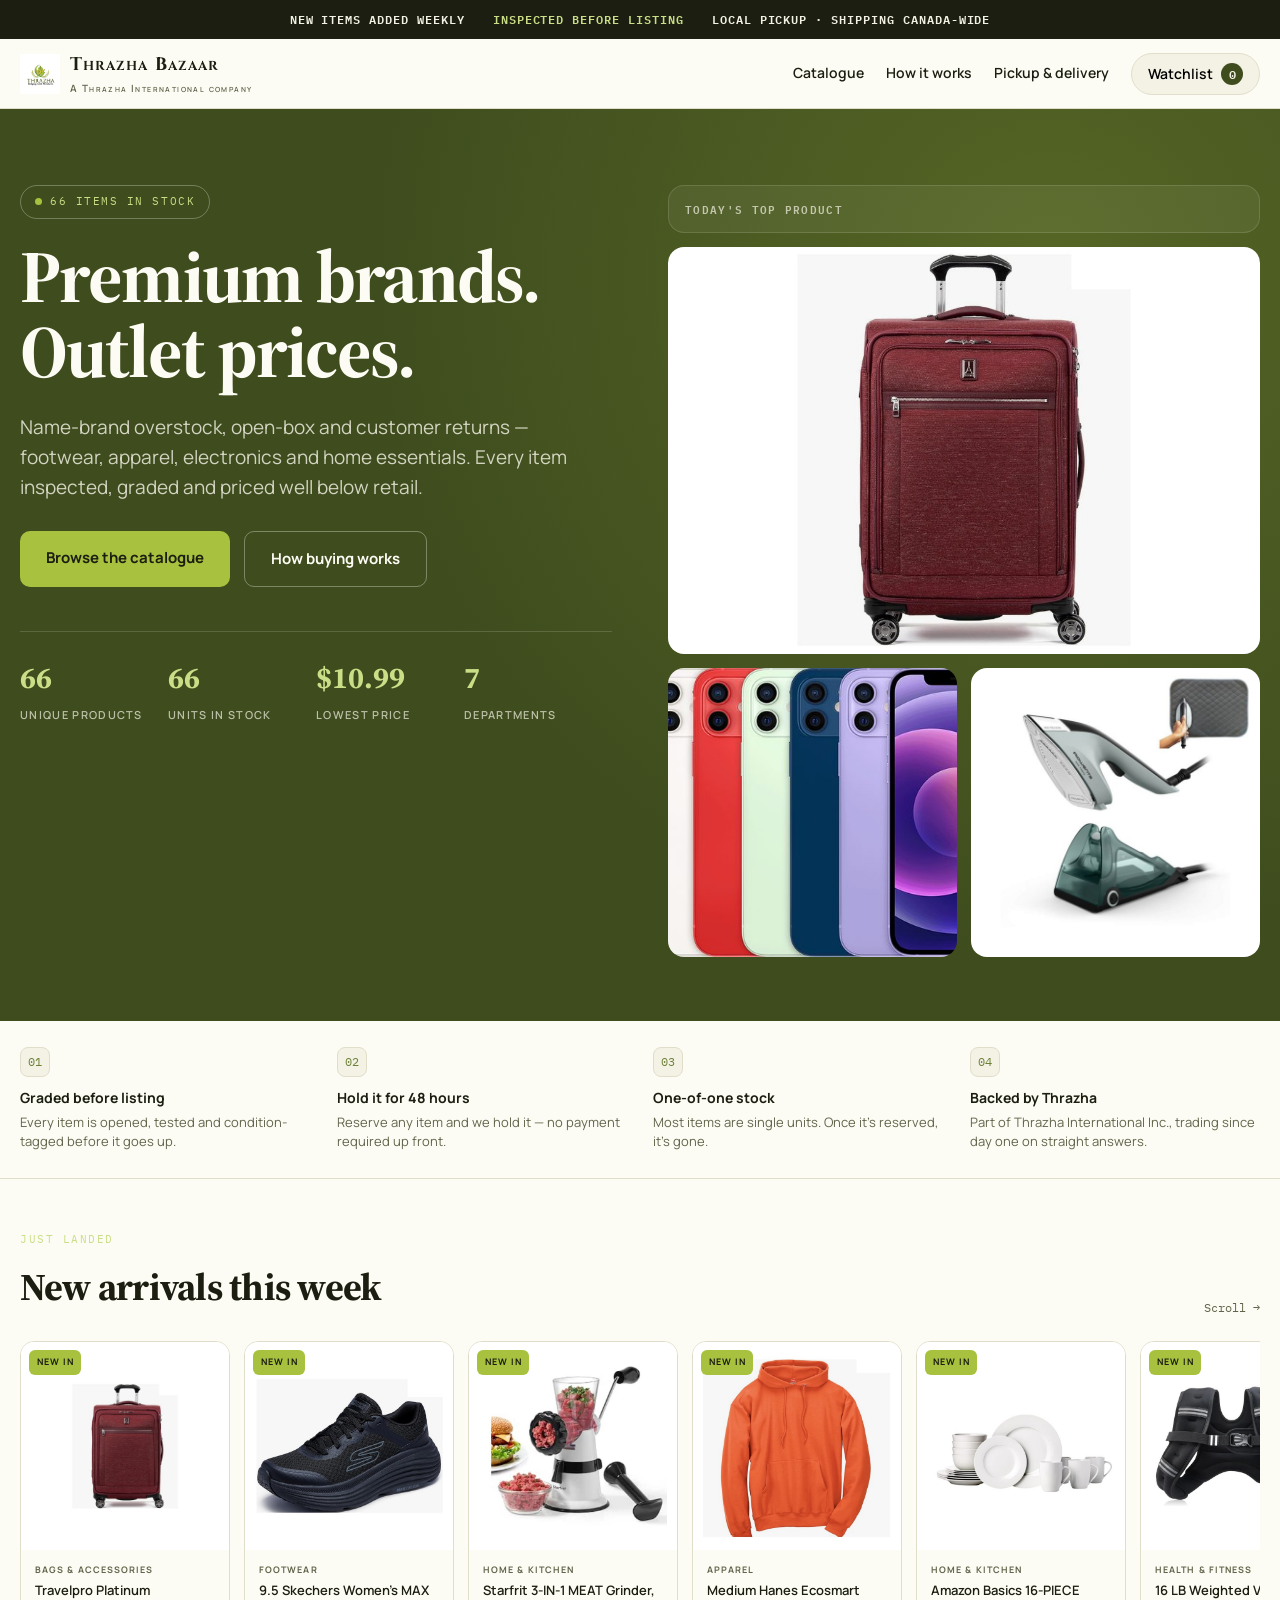
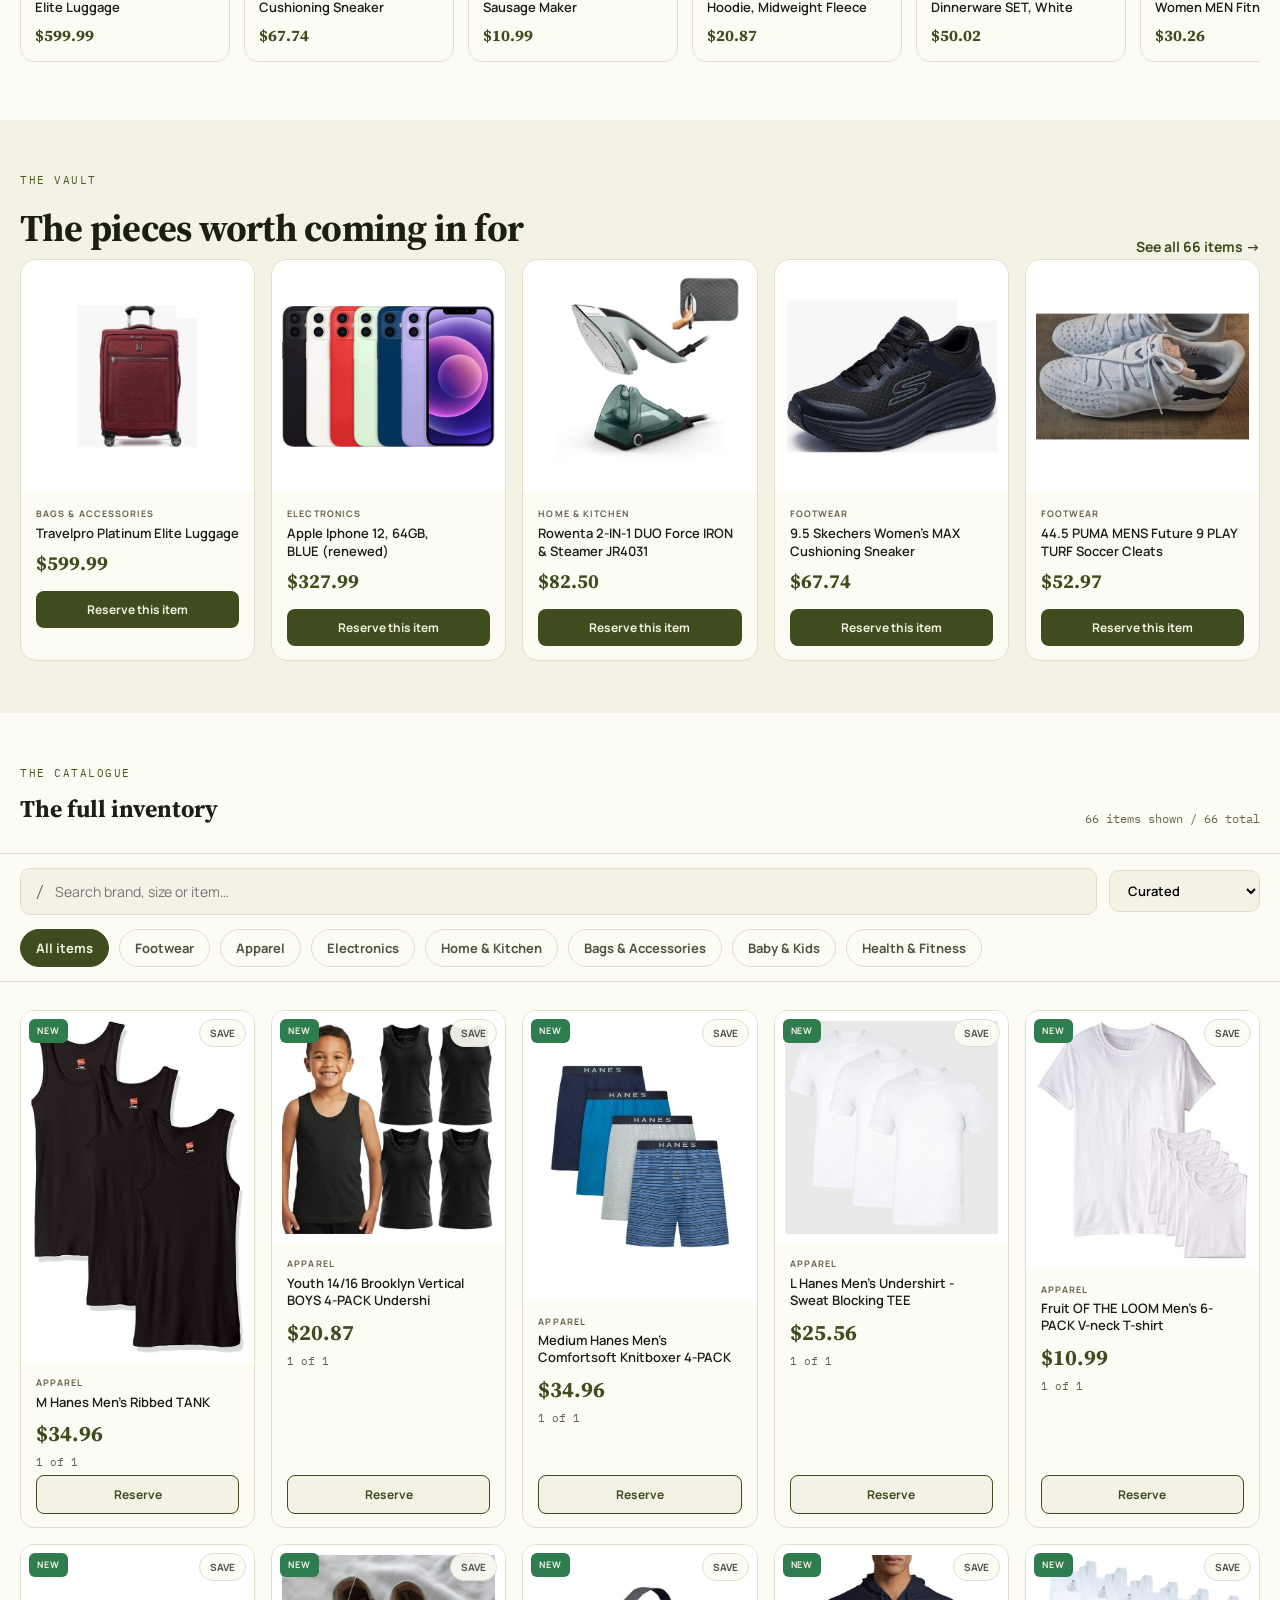
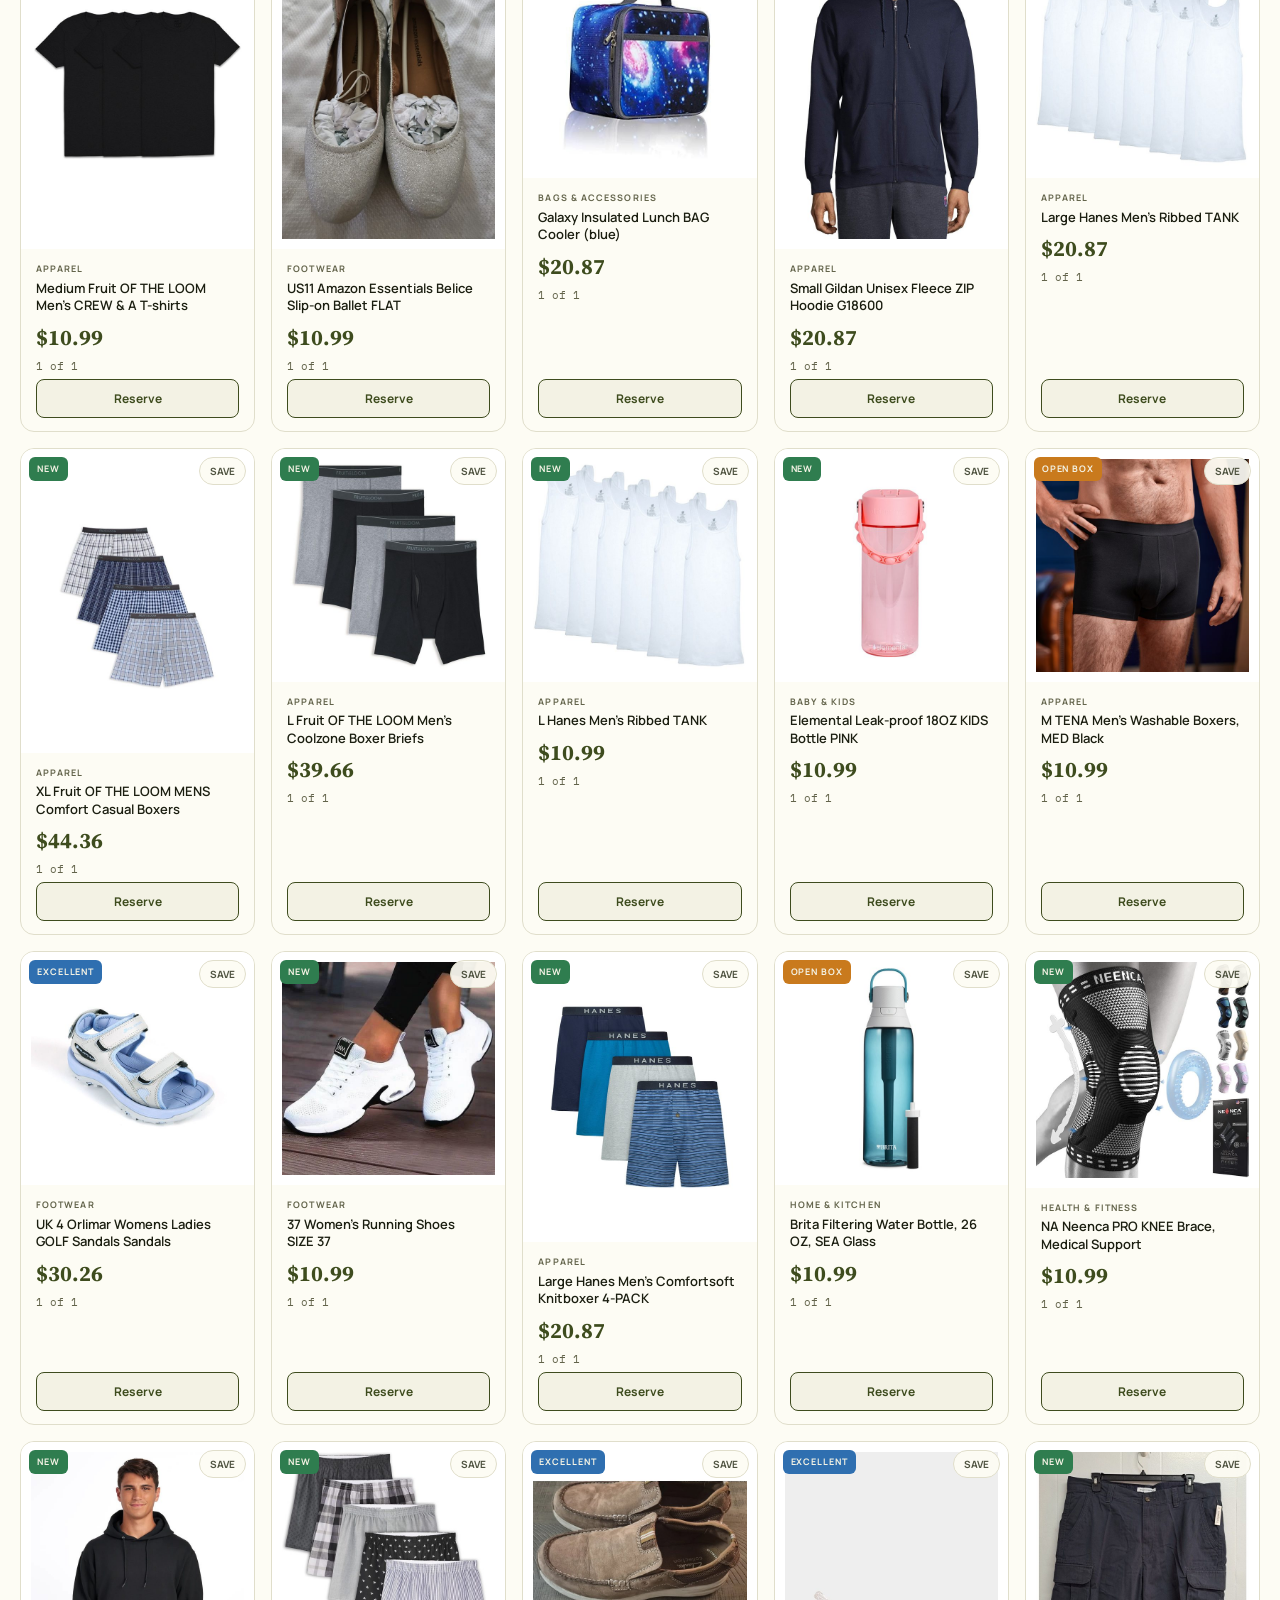
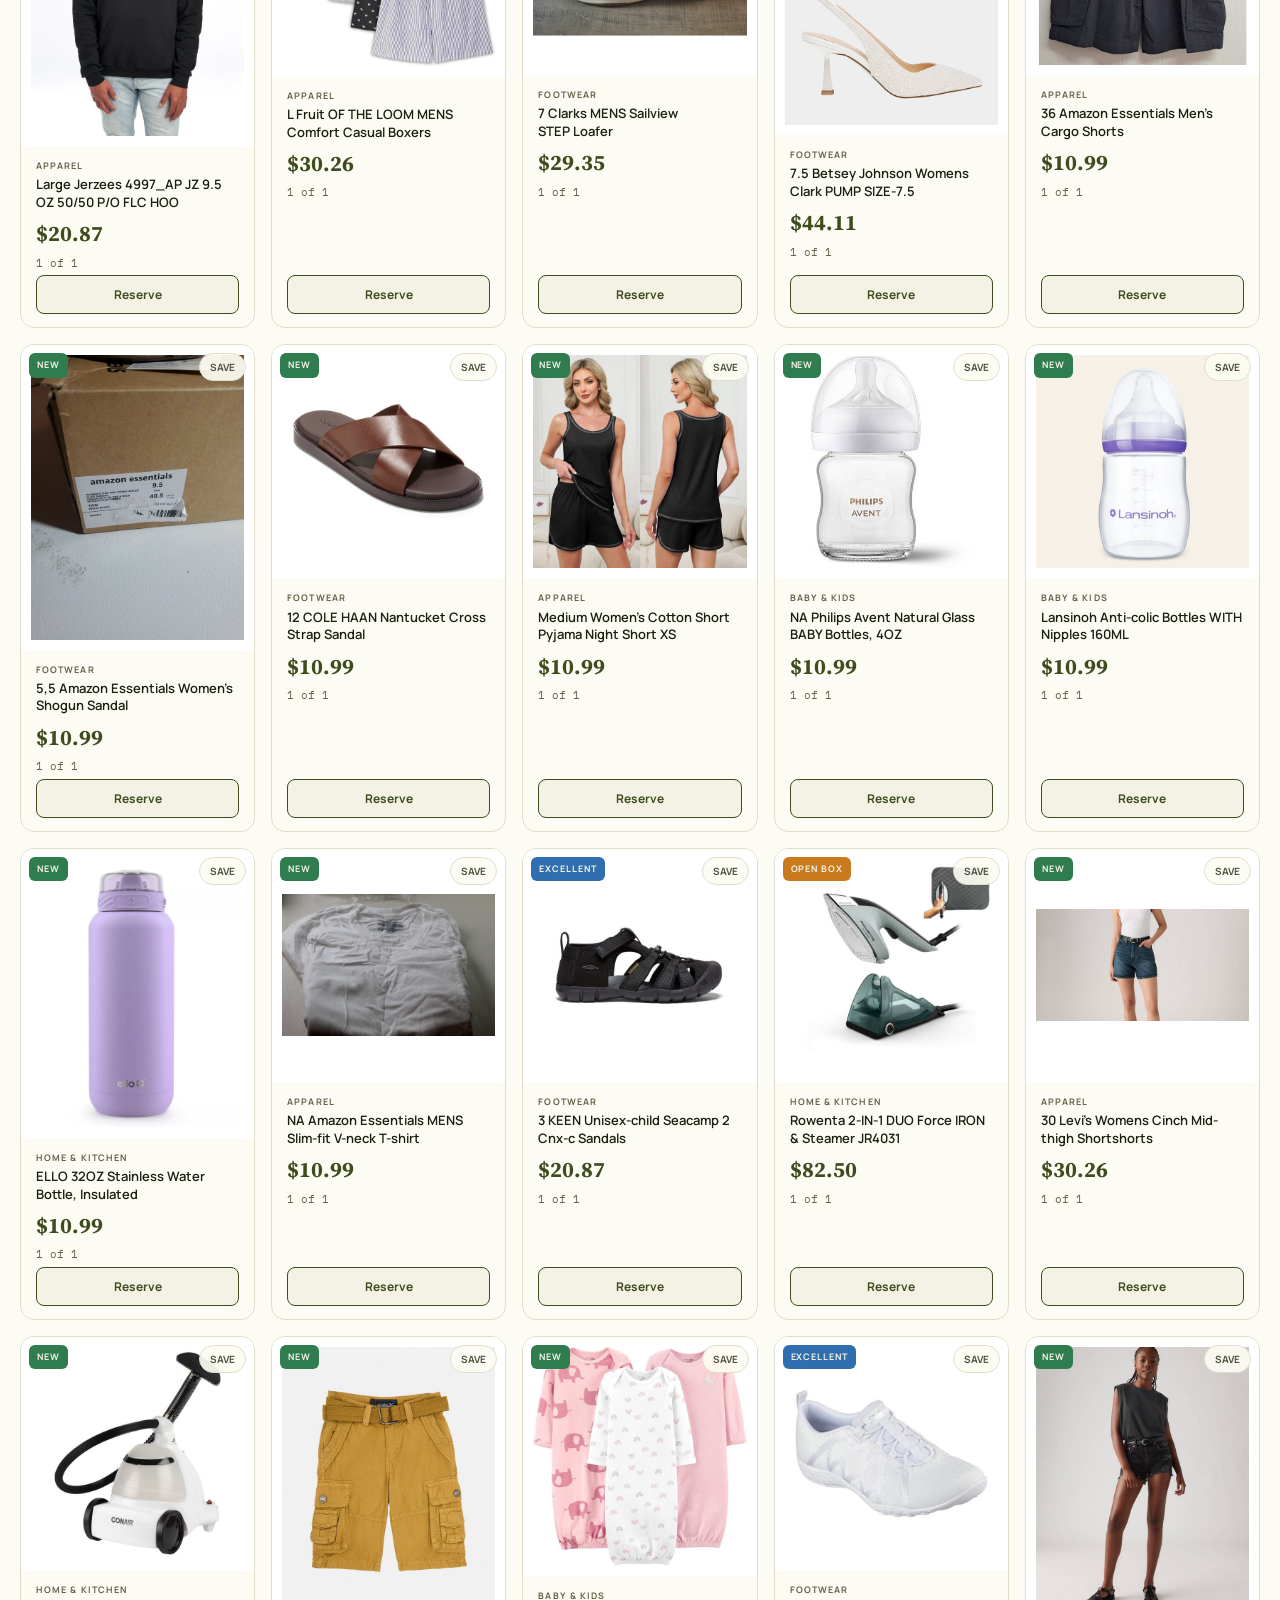
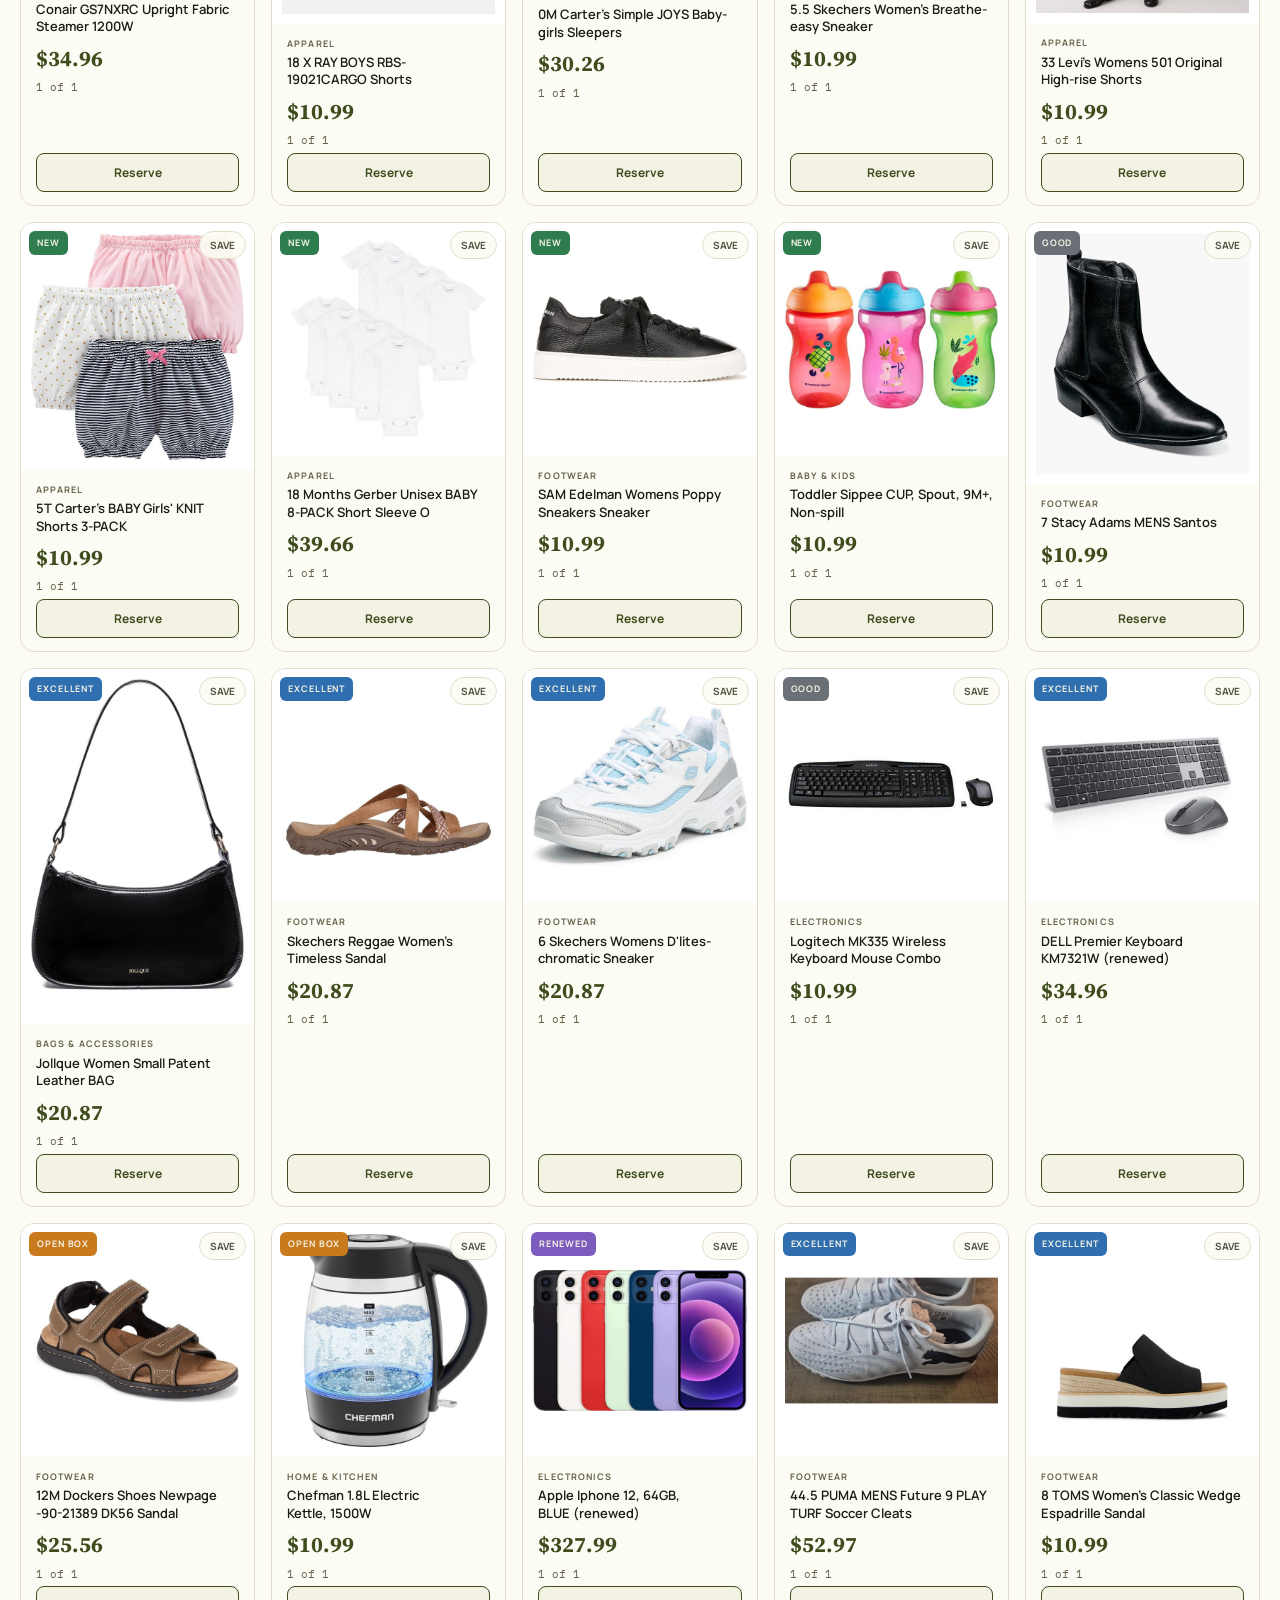
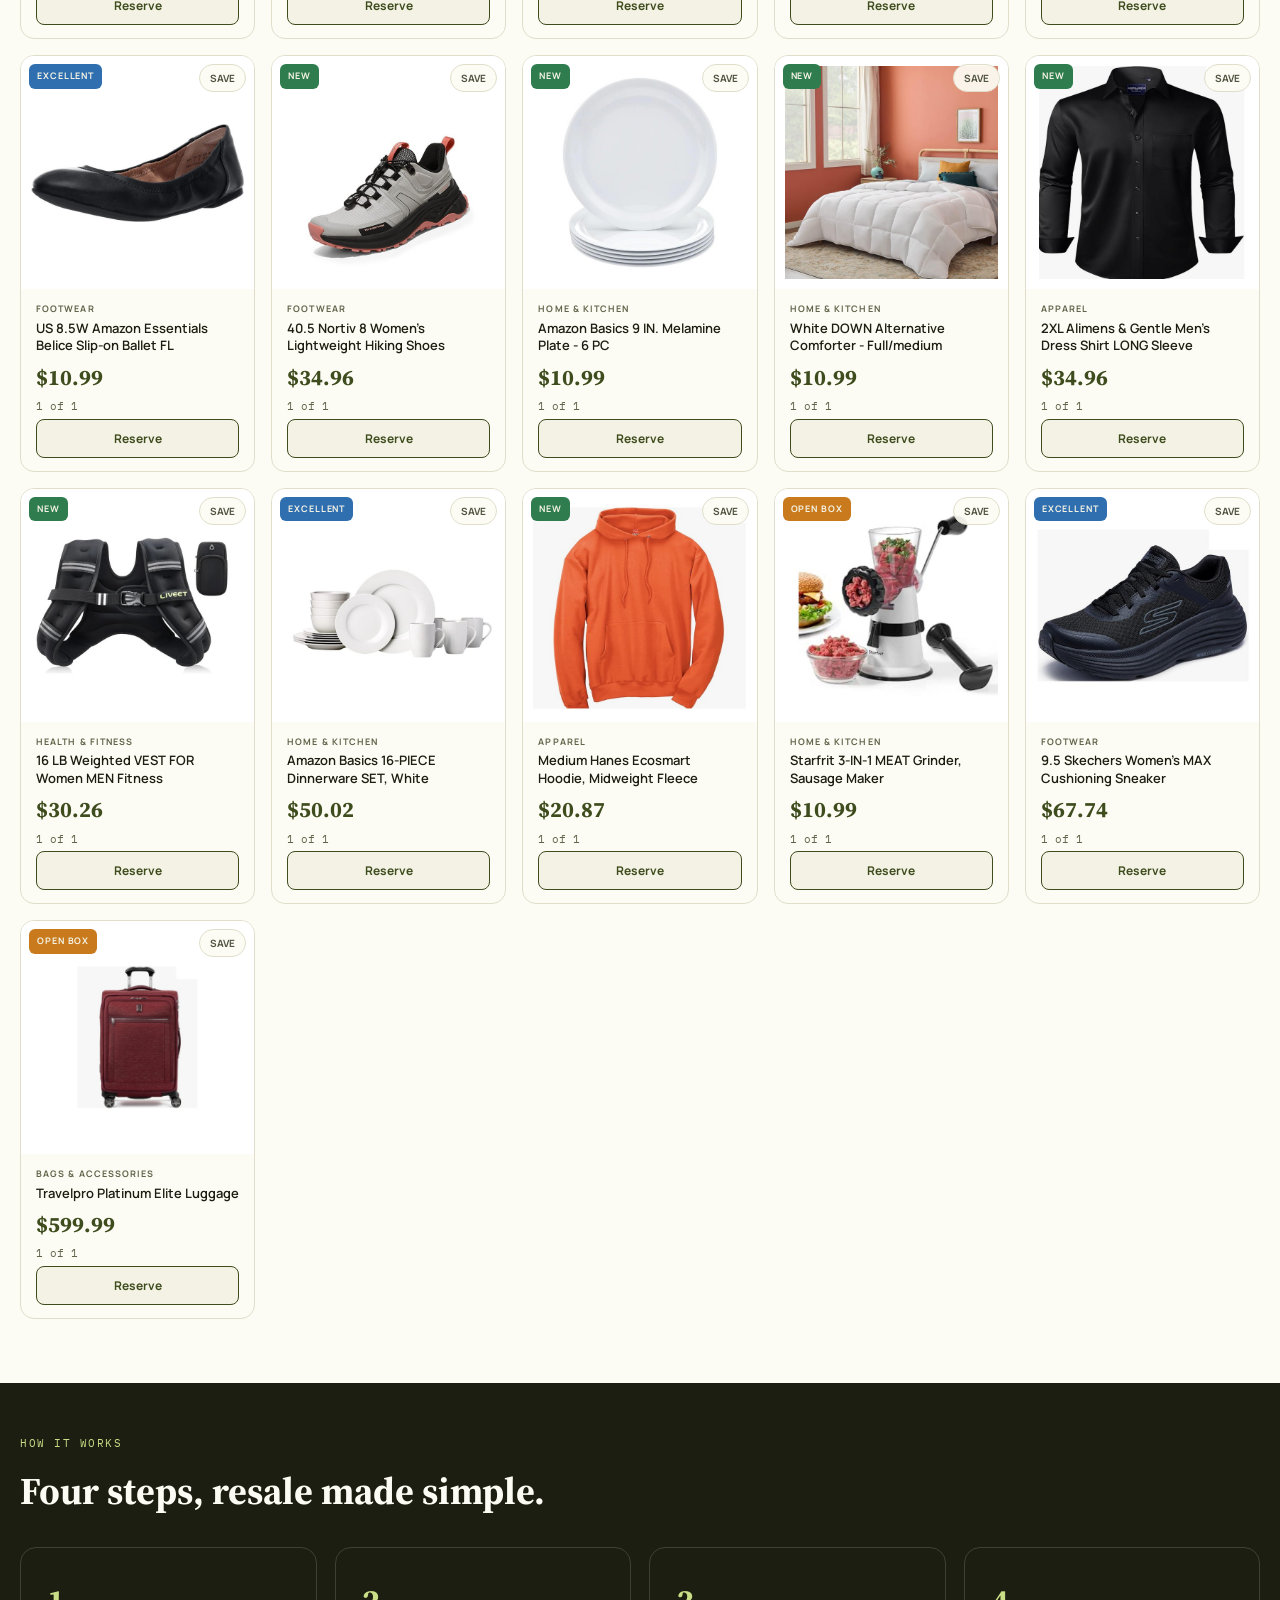
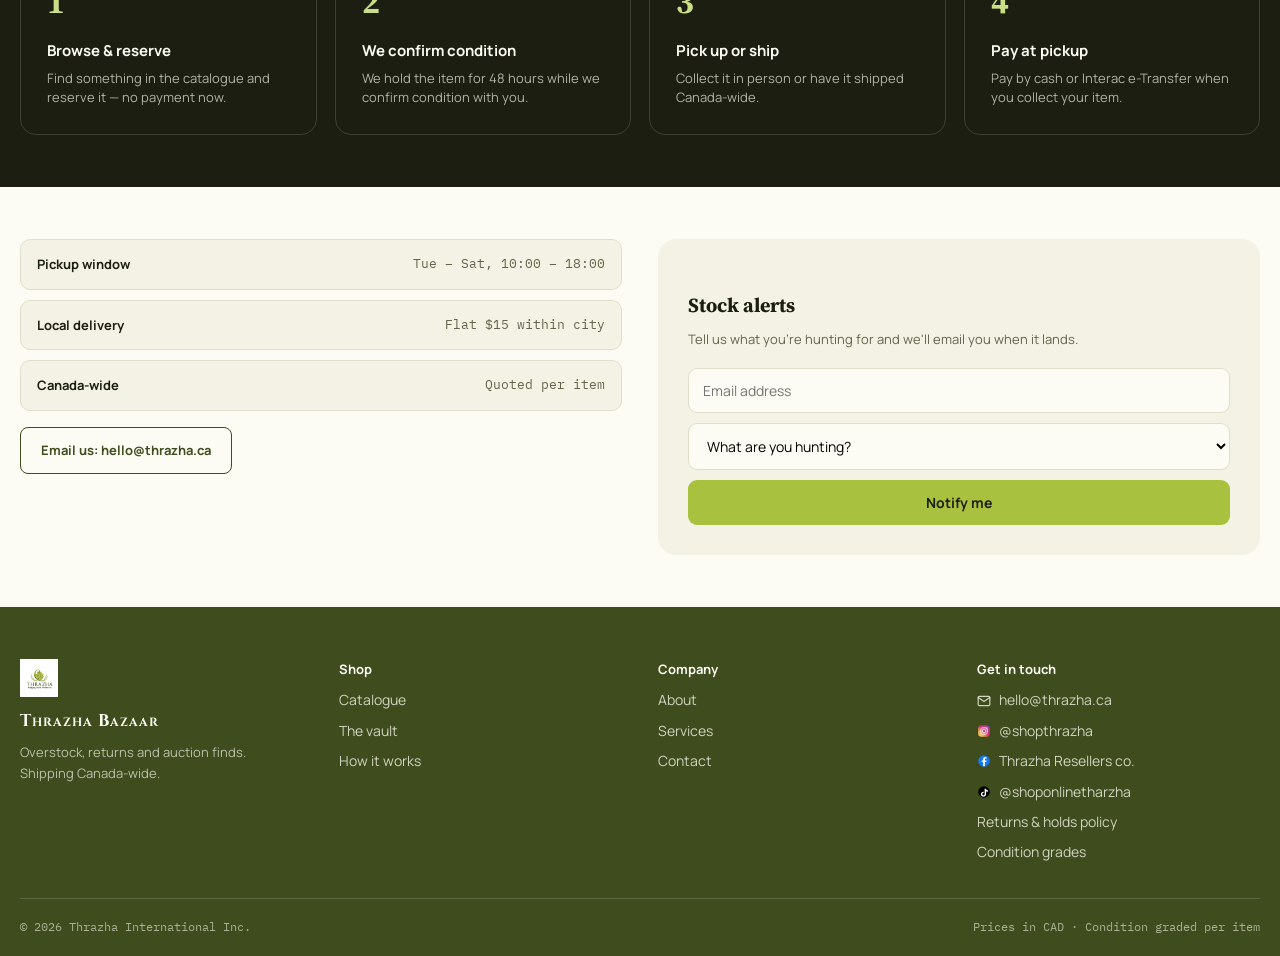
==== commit 275dd108: "Add TikTok link to footer social links Co-Authored-By: Claude Sonnet 5 <noreply@anthropic.com> Claud" ====
--- a/index.html
+++ b/index.html
@@ -485,6 +485,7 @@
       <a href="mailto:hello@thrazha.ca" class="icon-link"><svg width="14" height="14" viewBox="0 0 24 24" fill="none" stroke="currentColor" stroke-width="2" stroke-linecap="round" stroke-linejoin="round" aria-hidden="true"><rect x="2" y="4" width="20" height="16" rx="2"></rect><path d="M2 6l10 7 10-7"></path></svg>hello@thrazha.ca</a>
       <a href="https://www.instagram.com/shopthrazha" target="_blank" rel="noopener noreferrer" class="icon-link"><svg width="14" height="14" viewBox="0 0 24 24" aria-hidden="true"><defs><linearGradient id="igGrad" x1="0%" y1="100%" x2="100%" y2="0%"><stop offset="0%" stop-color="#FFDC80"></stop><stop offset="25%" stop-color="#FCAF45"></stop><stop offset="50%" stop-color="#E1306C"></stop><stop offset="75%" stop-color="#C13584"></stop><stop offset="100%" stop-color="#5B51D8"></stop></linearGradient></defs><rect x="2" y="2" width="20" height="20" rx="6" fill="url(#igGrad)"></rect><rect x="6.5" y="6.5" width="11" height="11" rx="3.2" fill="none" stroke="#fff" stroke-width="1.6"></rect><circle cx="12" cy="12" r="3" fill="none" stroke="#fff" stroke-width="1.6"></circle><circle cx="17" cy="7" r="1.1" fill="#fff"></circle></svg>@shopthrazha</a>
       <a href="https://www.facebook.com/profile.php?id=61594140120148" target="_blank" rel="noopener noreferrer" class="icon-link"><svg width="14" height="14" viewBox="0 0 24 24" aria-hidden="true"><circle cx="12" cy="12" r="10" fill="#1877F2"></circle><path d="M13.5 21v-7.2h2.4l.36-2.8h-2.76V9.1c0-.81.22-1.36 1.39-1.36h1.48V5.2C15.98 5.14 15.12 5 14.1 5c-2.1 0-3.54 1.28-3.54 3.63v2.37H8.1v2.8h2.46V21h2.94z" fill="#fff"></path></svg>Thrazha Resellers co.</a>
+      <a href="https://www.tiktok.com/@shoponlinetharzha" target="_blank" rel="noopener noreferrer" class="icon-link"><svg width="14" height="14" viewBox="0 0 24 24" aria-hidden="true"><circle cx="12" cy="12" r="10" fill="#000"></circle><path d="M15.5 6.5c.4 1.6 1.6 2.7 3.2 2.9v2.1c-1.1 0-2.2-.3-3.2-.9v5.1c0 2.6-2.1 4.2-4.4 4.2-2.6 0-4.4-1.9-4.4-4.2 0-2.5 2.1-4.3 4.6-4.1v2.2c-1.1-.2-2.3.6-2.3 1.9 0 1.1.9 1.9 2 1.9 1.2 0 2.1-.9 2.1-2.3V6.5h2.4z" fill="#fff"></path></svg>@shoponlinetharzha</a>
       <a href="returns.html">Returns &amp; holds policy</a>
       <a href="conditions.html">Condition grades</a>
     </div>
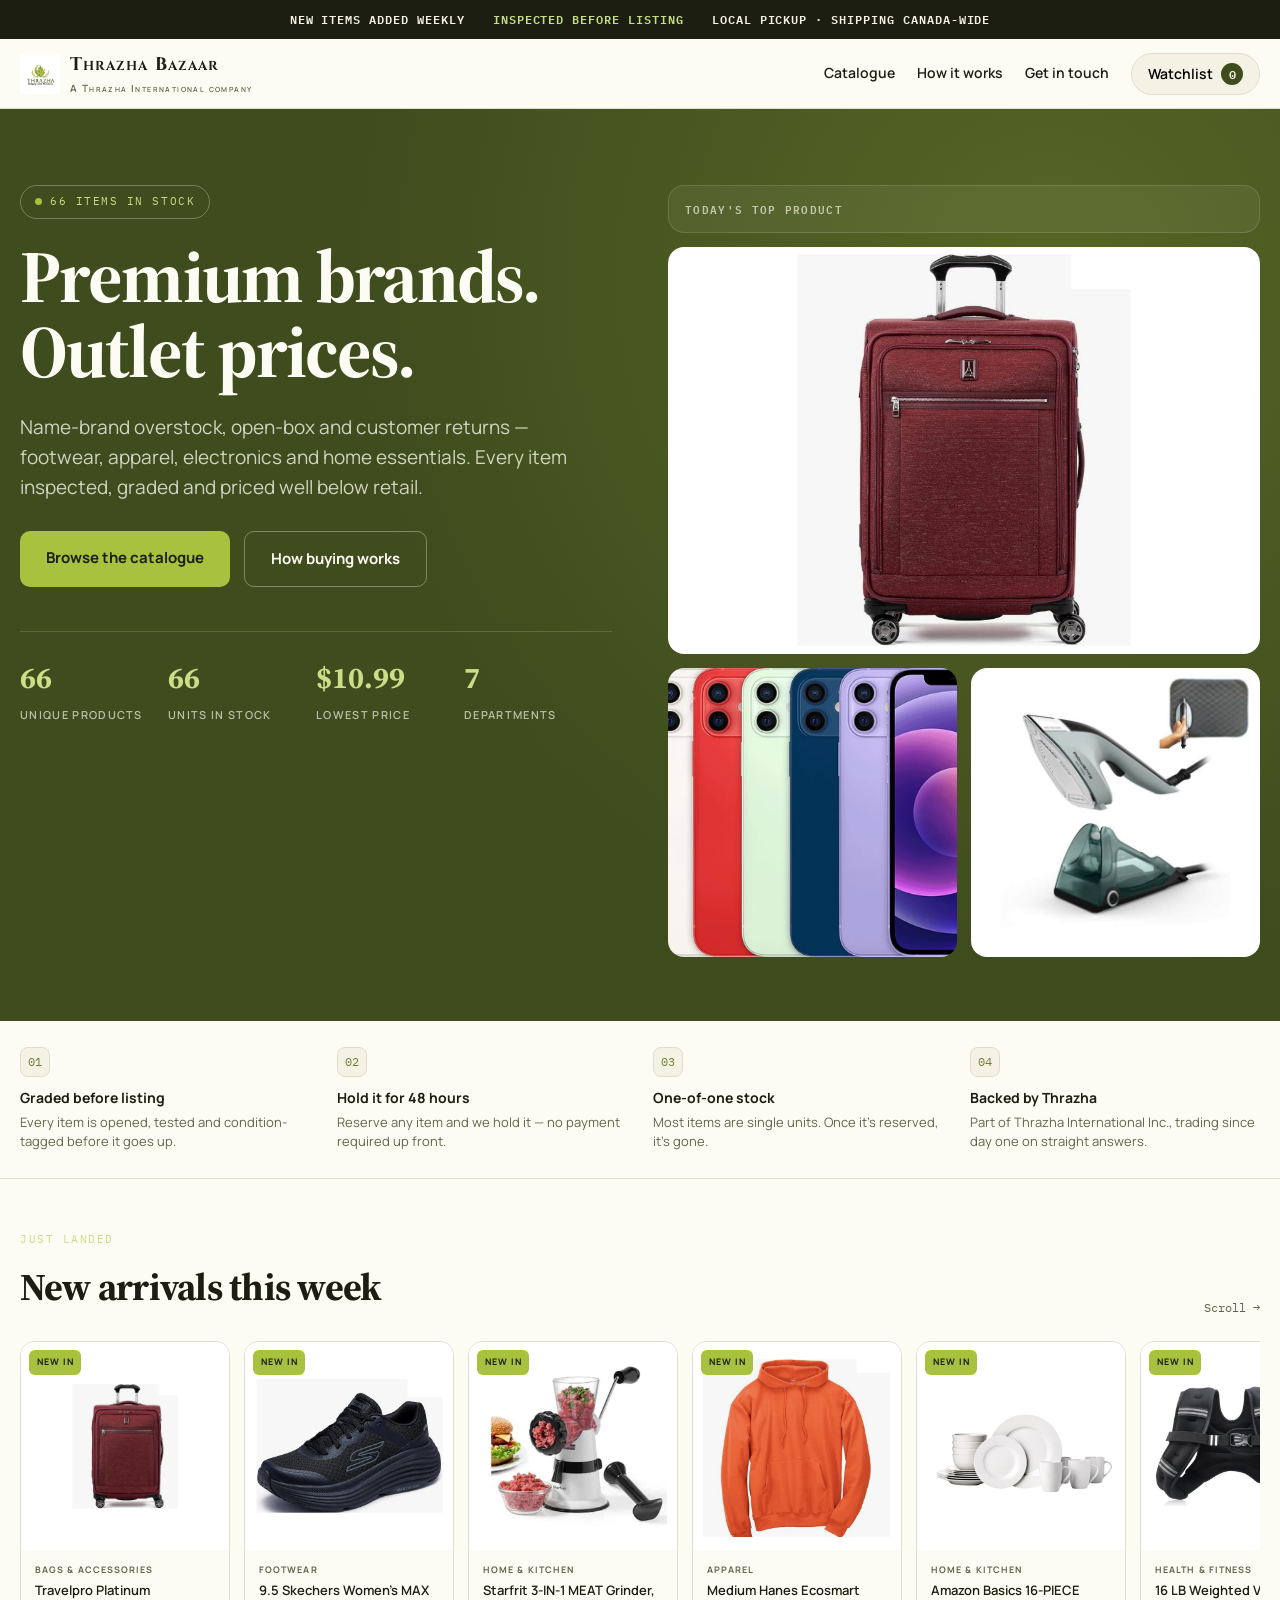
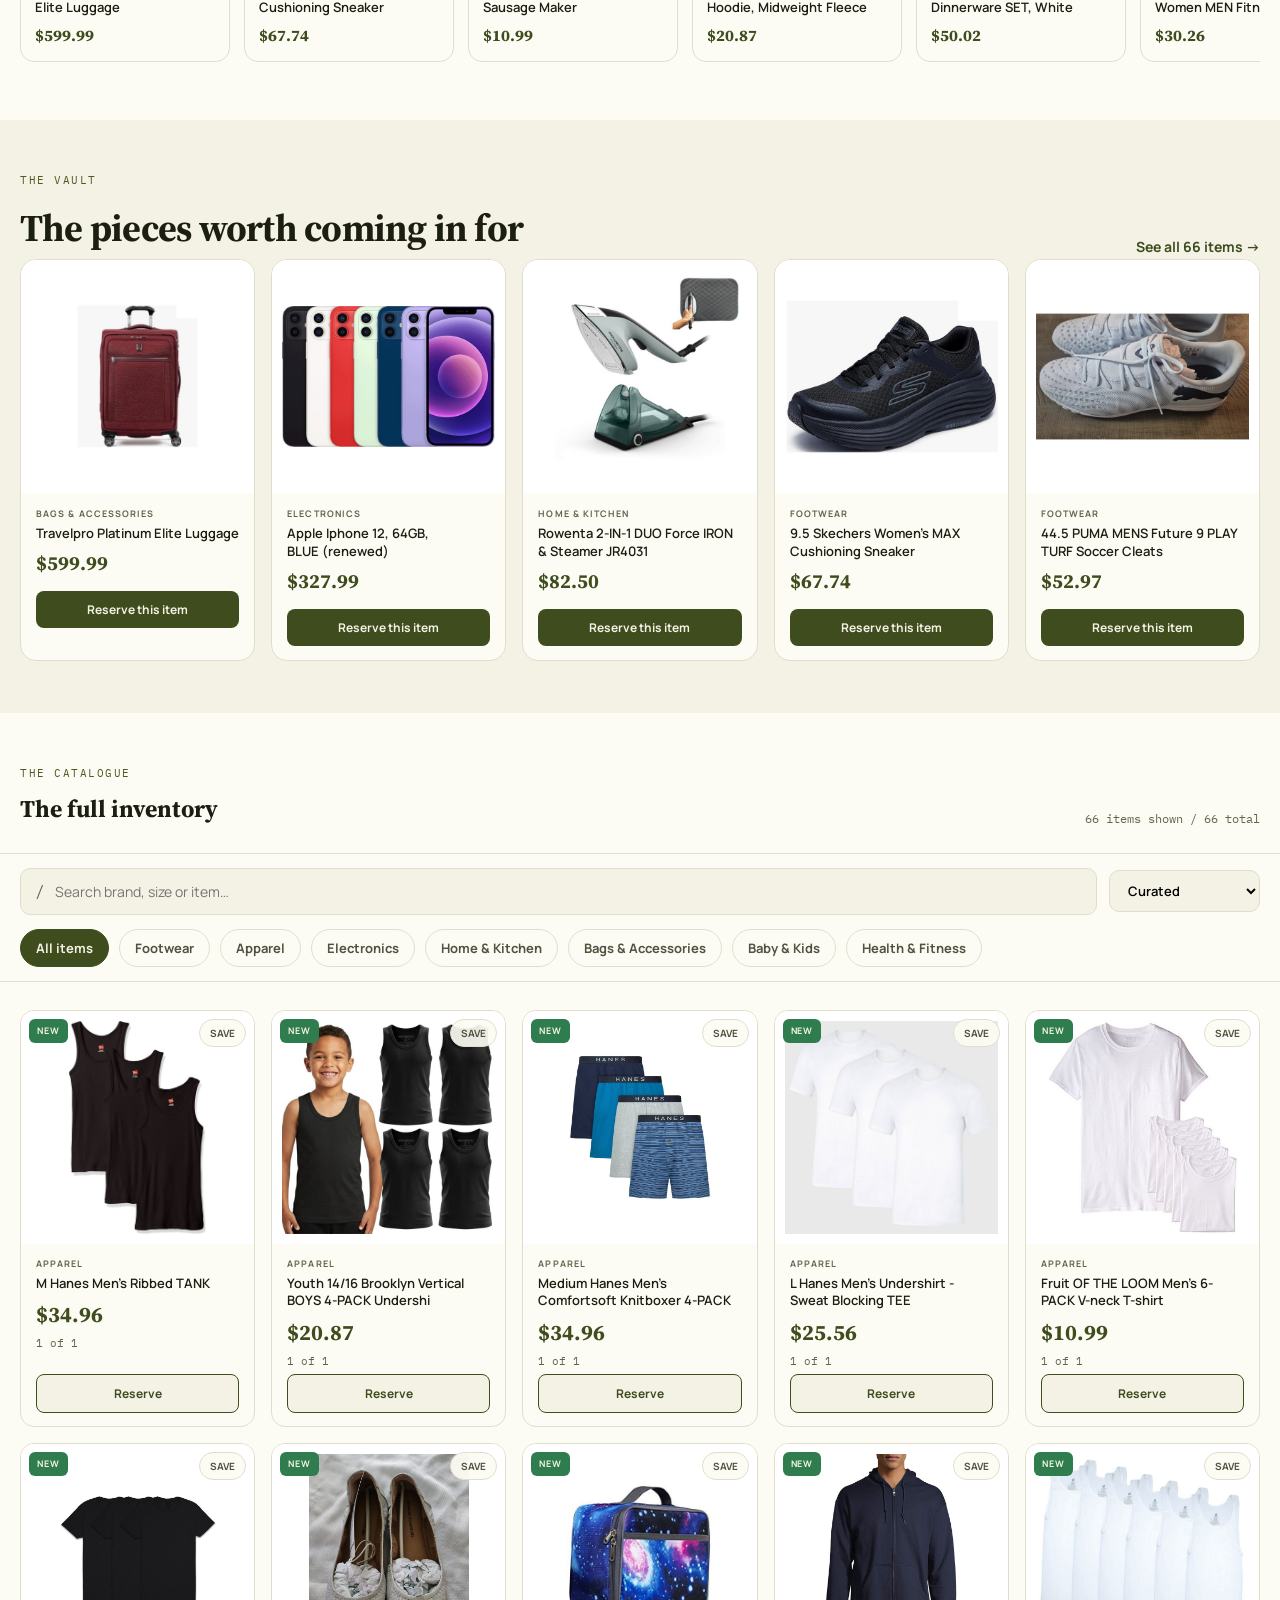
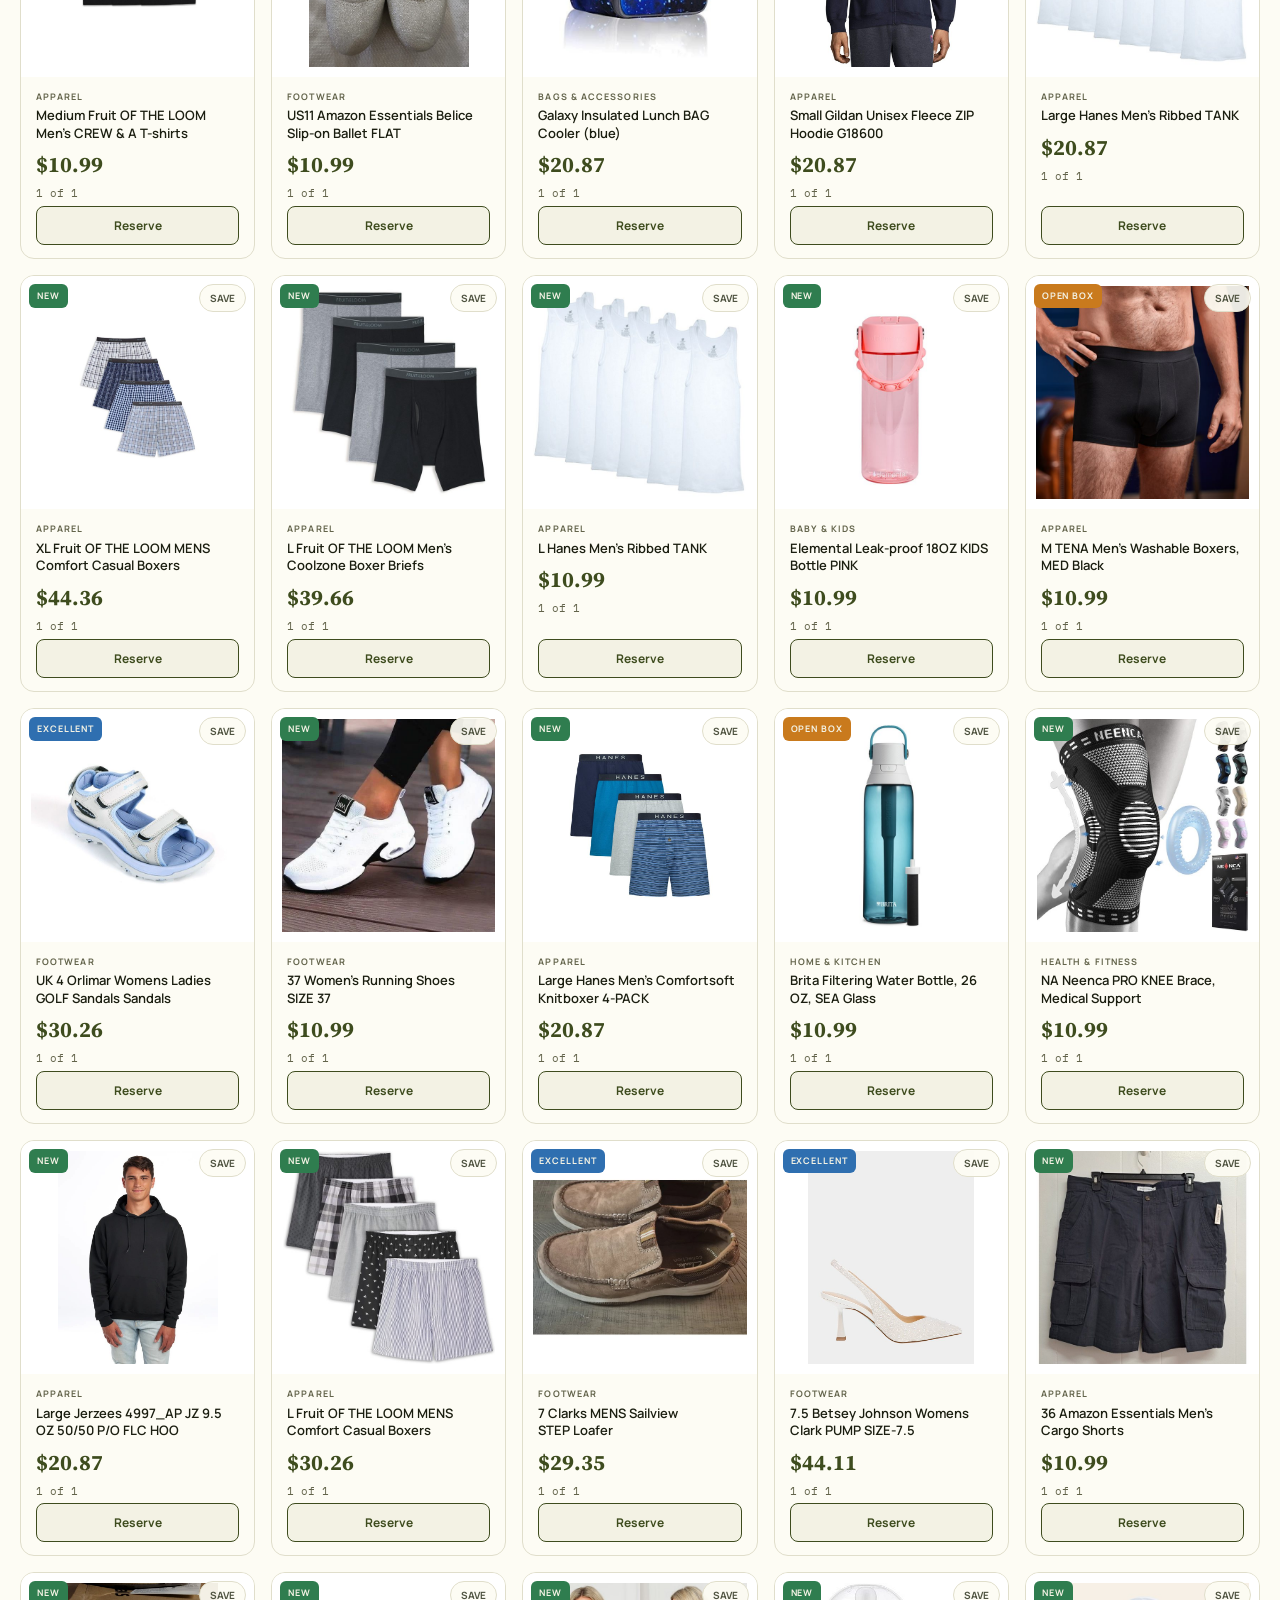
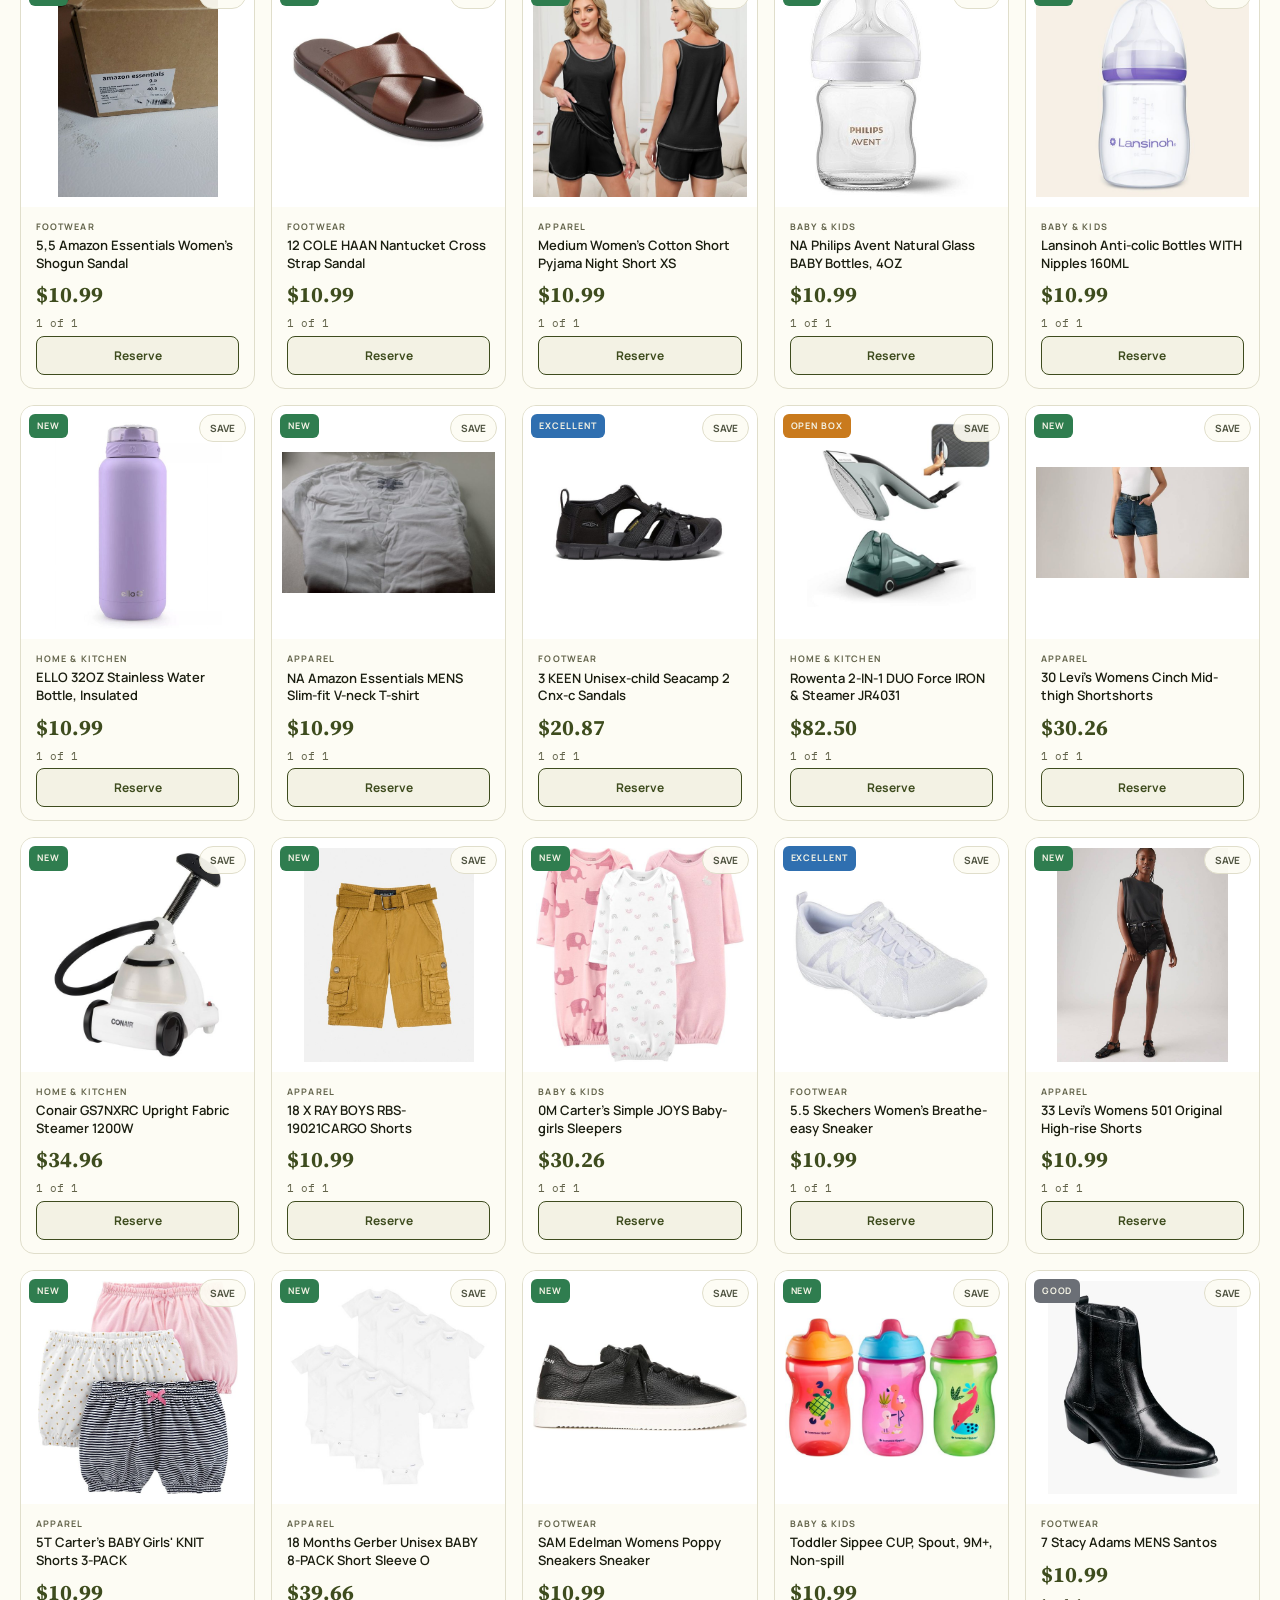
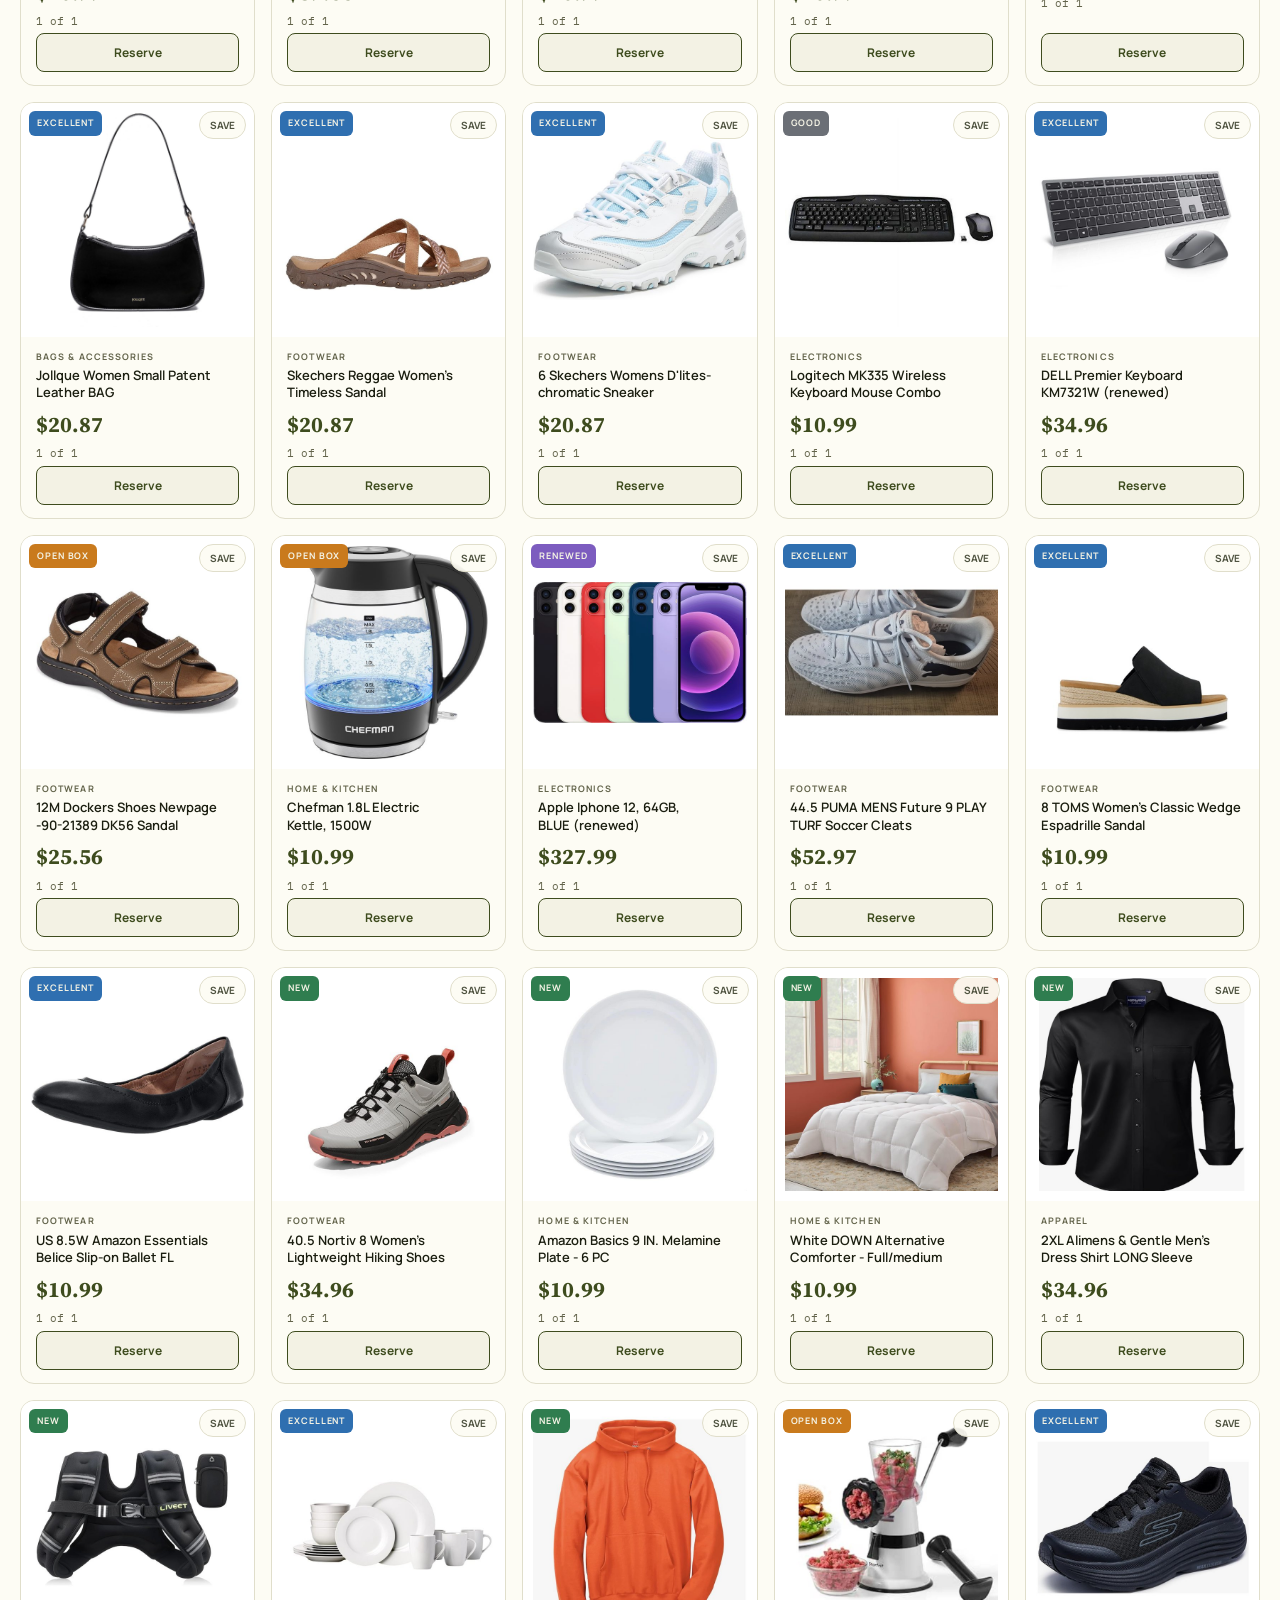
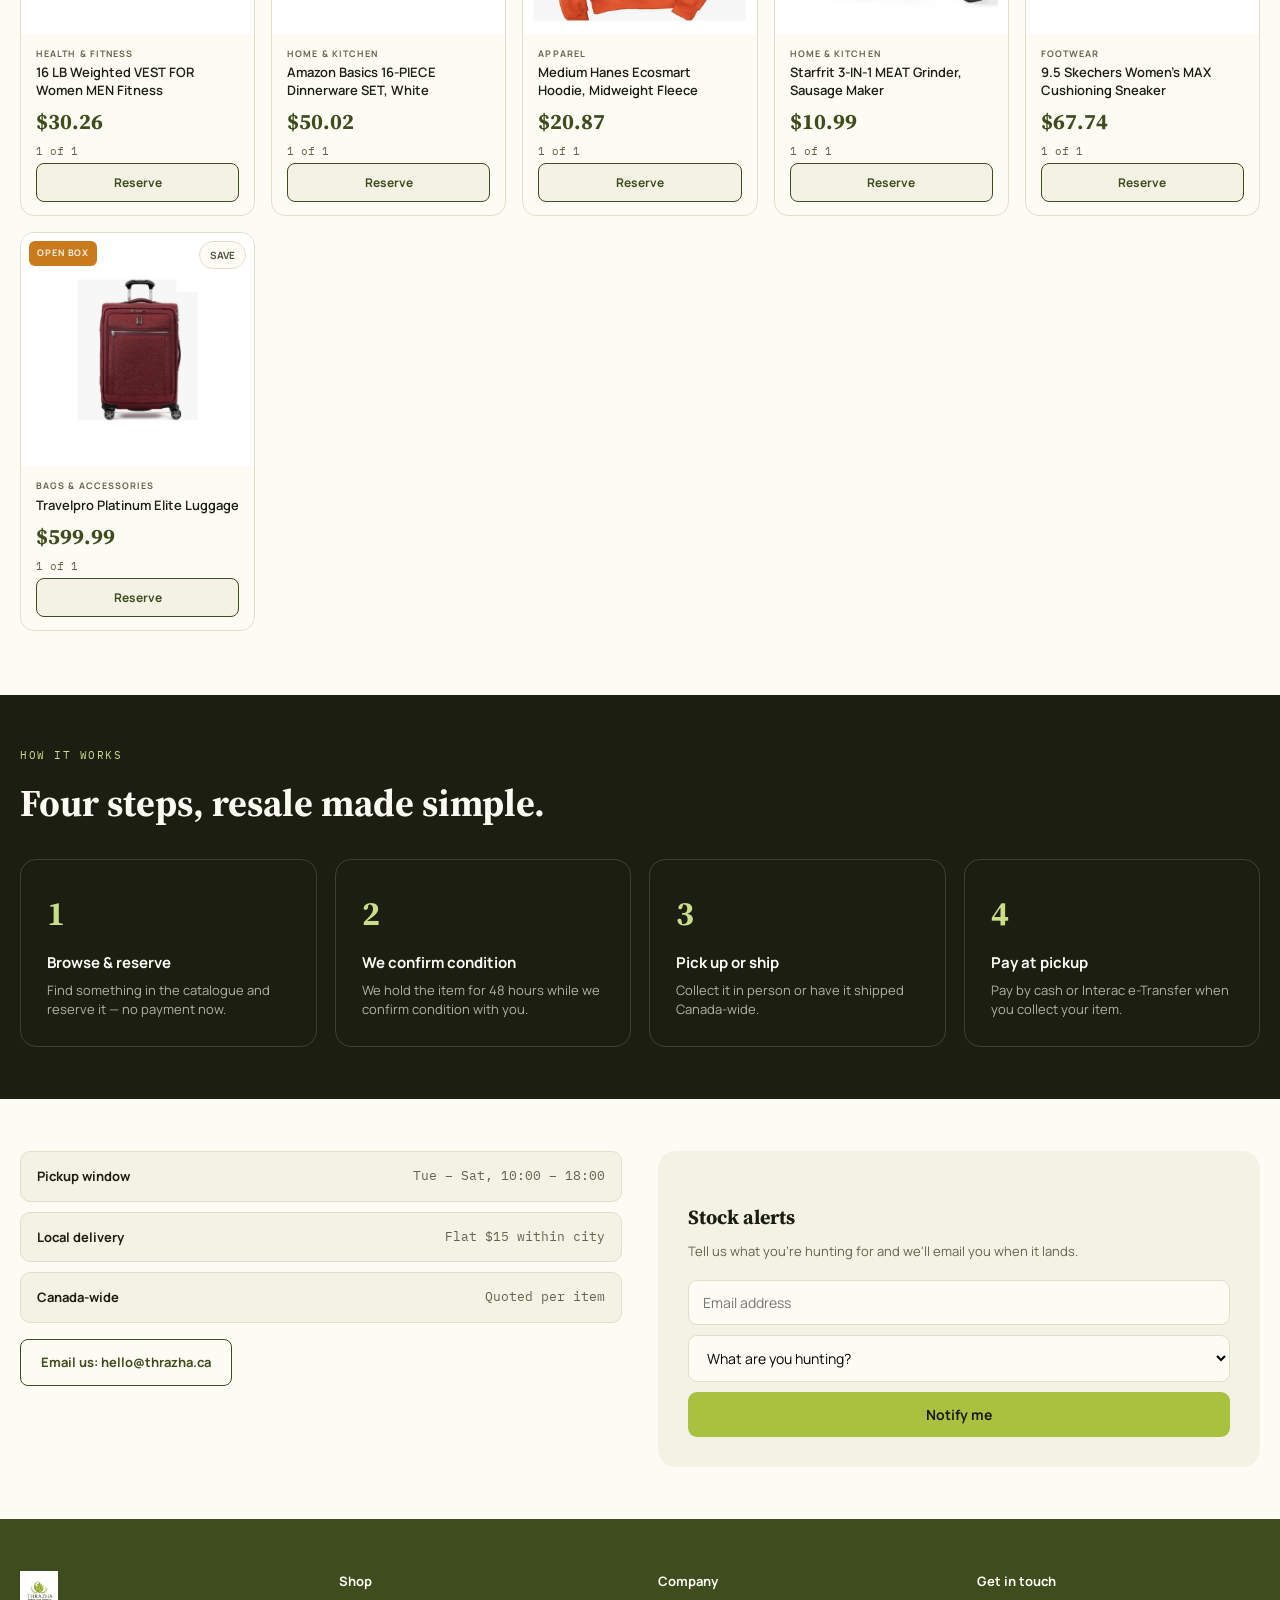
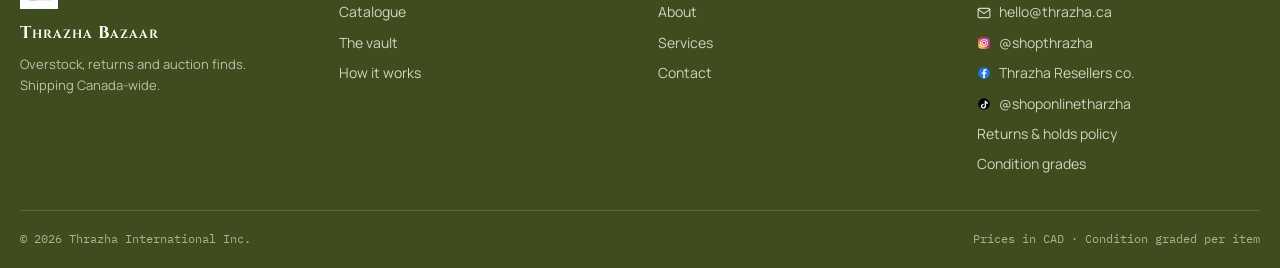
==== commit 72a04434: "Rename Pickup & delivery nav link to Get in touch, point at footer - Nav link now reads "Get in touc" ====
--- a/index.html
+++ b/index.html
@@ -90,7 +90,7 @@
 .see-all{font-size:14px;font-weight:700;color:var(--olive);}
 .vault-grid{display:grid;grid-template-columns:repeat(auto-fill,minmax(210px,1fr));gap:16px;}
 .feat-card{background:var(--paper);border:1px solid var(--line);border-radius:16px;overflow:hidden;display:flex;flex-direction:column;}
-.feat-img{aspect-ratio:1;background:#fff;display:flex;align-items:center;justify-content:center;}
+.feat-img{aspect-ratio:1;min-height:0;background:#fff;display:flex;align-items:center;justify-content:center;}
 .feat-img img{width:100%;height:100%;object-fit:contain;padding:10px;}
 .feat-body{padding:14px 15px;display:flex;flex-direction:column;gap:4px;}
 .feat-cat{font-size:9px;font-weight:700;text-transform:uppercase;letter-spacing:.12em;color:var(--meta-muted);}
@@ -113,8 +113,8 @@
 .card{background:var(--paper);border:1px solid var(--line);border-radius:14px;overflow:hidden;display:flex;flex-direction:column;animation:fadeUp .35s ease;}
 .card:hover{border-color:var(--olive);}
 @keyframes fadeUp{from{opacity:0;transform:translateY(8px);}to{opacity:1;transform:translateY(0);}}
-.card-img{position:relative;aspect-ratio:1;background:#fff;display:flex;align-items:center;justify-content:center;}
-.card-img img{width:100%;height:100%;object-fit:contain;padding:10px;}
+.card-img{position:relative;aspect-ratio:1;min-height:0;background:#fff;display:flex;align-items:center;justify-content:center;}
+.card-img img{width:100%;height:100%;min-width:0;min-height:0;object-fit:contain;padding:10px;}
 .condition-chip{position:absolute;top:8px;left:8px;background:rgba(27,30,16,.88);color:#F3F2E4;font-size:9px;font-weight:700;text-transform:uppercase;letter-spacing:.1em;padding:5px 8px;border-radius:6px;}
 .condition-chip.cond-new{background:#2F7D4F;}
 .condition-chip.cond-open-box{background:#C97A1D;}
@@ -219,7 +219,7 @@
     <nav class="main-nav">
       <a href="#catalogue">Catalogue</a>
       <a href="#how-it-works">How it works</a>
-      <a href="#pickup">Pickup &amp; delivery</a>
+      <a href="#get-in-touch">Get in touch</a>
       <button class="watchlist-pill" id="watchlistBtn" type="button">
         Watchlist <span class="watchlist-count" id="watchlistCount">0</span>
       </button>
@@ -248,8 +248,8 @@
     </div>
     <div class="hero-visual">
       <div class="top-product-bar">TODAY'S TOP PRODUCT</div>
-      <div class="hero-feature"><img src="lot2237.jpg" alt="Travelpro Platinum Elite Luggage" loading="lazy"></div>
-      <div class="hero-tiles"><div class="hero-tile"><img src="lot11303.jpg" alt="Apple Iphone 12, 64GB, BLUE (renewed)" loading="lazy"></div><div class="hero-tile"><img src="lot7010.jpg" alt="Rowenta 2-IN-1 DUO Force IRON &amp; Steamer JR4031" loading="lazy"></div></div>
+      <div class="hero-feature"><img src="lot2237.jpg" alt="Travelpro Platinum Elite Luggage" width="16" height="11" loading="lazy"></div>
+      <div class="hero-tiles"><div class="hero-tile"><img src="lot11303.jpg" alt="Apple Iphone 12, 64GB, BLUE (renewed)" width="1" height="1" loading="lazy"></div><div class="hero-tile"><img src="lot7010.jpg" alt="Rowenta 2-IN-1 DUO Force IRON &amp; Steamer JR4031" width="1" height="1" loading="lazy"></div></div>
     </div>
   </div>
 </section>
@@ -273,7 +273,7 @@
   </div>
   <div class="rail">
     <div class="rail-card " data-id="2237">
-      <div class="rail-img"><img src="lot2237.jpg" alt="Travelpro Platinum Elite Luggage" loading="lazy"><span class="badge-new">NEW IN</span></div>
+      <div class="rail-img"><img src="lot2237.jpg" alt="Travelpro Platinum Elite Luggage" width="1" height="1" loading="lazy"><span class="badge-new">NEW IN</span></div>
       <div class="rail-body">
         <p class="rail-cat">Bags &amp; Accessories</p>
         <p class="rail-title">Travelpro Platinum Elite Luggage</p>
@@ -281,7 +281,7 @@
       </div>
     </div>
 <div class="rail-card " data-id="7933">
-      <div class="rail-img"><img src="lot7933.jpg" alt="9.5 Skechers Women&#x27;s MAX Cushioning Sneaker" loading="lazy"><span class="badge-new">NEW IN</span></div>
+      <div class="rail-img"><img src="lot7933.jpg" alt="9.5 Skechers Women&#x27;s MAX Cushioning Sneaker" width="1" height="1" loading="lazy"><span class="badge-new">NEW IN</span></div>
       <div class="rail-body">
         <p class="rail-cat">Footwear</p>
         <p class="rail-title">9.5 Skechers Women&#x27;s MAX Cushioning Sneaker</p>
@@ -289,7 +289,7 @@
       </div>
     </div>
 <div class="rail-card " data-id="21303">
-      <div class="rail-img"><img src="lot21303.jpg" alt="Starfrit 3-IN-1 MEAT Grinder, Sausage Maker" loading="lazy"><span class="badge-new">NEW IN</span></div>
+      <div class="rail-img"><img src="lot21303.jpg" alt="Starfrit 3-IN-1 MEAT Grinder, Sausage Maker" width="1" height="1" loading="lazy"><span class="badge-new">NEW IN</span></div>
       <div class="rail-body">
         <p class="rail-cat">Home &amp; Kitchen</p>
         <p class="rail-title">Starfrit 3-IN-1 MEAT Grinder, Sausage Maker</p>
@@ -297,7 +297,7 @@
       </div>
     </div>
 <div class="rail-card " data-id="11921">
-      <div class="rail-img"><img src="lot11921.jpg" alt="Medium Hanes Ecosmart Hoodie, Midweight Fleece" loading="lazy"><span class="badge-new">NEW IN</span></div>
+      <div class="rail-img"><img src="lot11921.jpg" alt="Medium Hanes Ecosmart Hoodie, Midweight Fleece" width="1" height="1" loading="lazy"><span class="badge-new">NEW IN</span></div>
       <div class="rail-body">
         <p class="rail-cat">Apparel</p>
         <p class="rail-title">Medium Hanes Ecosmart Hoodie, Midweight Fleece</p>
@@ -305,7 +305,7 @@
       </div>
     </div>
 <div class="rail-card " data-id="9693">
-      <div class="rail-img"><img src="lot9693.jpg" alt="Amazon Basics 16-PIECE Dinnerware SET, White" loading="lazy"><span class="badge-new">NEW IN</span></div>
+      <div class="rail-img"><img src="lot9693.jpg" alt="Amazon Basics 16-PIECE Dinnerware SET, White" width="1" height="1" loading="lazy"><span class="badge-new">NEW IN</span></div>
       <div class="rail-body">
         <p class="rail-cat">Home &amp; Kitchen</p>
         <p class="rail-title">Amazon Basics 16-PIECE Dinnerware SET, White</p>
@@ -313,7 +313,7 @@
       </div>
     </div>
 <div class="rail-card " data-id="3840">
-      <div class="rail-img"><img src="lot3840.jpg" alt="16 LB Weighted VEST FOR Women MEN Fitness" loading="lazy"><span class="badge-new">NEW IN</span></div>
+      <div class="rail-img"><img src="lot3840.jpg" alt="16 LB Weighted VEST FOR Women MEN Fitness" width="1" height="1" loading="lazy"><span class="badge-new">NEW IN</span></div>
       <div class="rail-body">
         <p class="rail-cat">Health &amp; Fitness</p>
         <p class="rail-title">16 LB Weighted VEST FOR Women MEN Fitness</p>
@@ -321,7 +321,7 @@
       </div>
     </div>
 <div class="rail-card " data-id="138">
-      <div class="rail-img"><img src="lot138.jpg" alt="2XL Alimens &amp; Gentle Men&#x27;s Dress Shirt LONG Sleeve" loading="lazy"><span class="badge-new">NEW IN</span></div>
+      <div class="rail-img"><img src="lot138.jpg" alt="2XL Alimens &amp; Gentle Men&#x27;s Dress Shirt LONG Sleeve" width="1" height="1" loading="lazy"><span class="badge-new">NEW IN</span></div>
       <div class="rail-body">
         <p class="rail-cat">Apparel</p>
         <p class="rail-title">2XL Alimens &amp; Gentle Men&#x27;s Dress Shirt LONG Sleeve</p>
@@ -329,7 +329,7 @@
       </div>
     </div>
 <div class="rail-card " data-id="12259">
-      <div class="rail-img"><img src="lot12259.jpg" alt="White DOWN Alternative Comforter - Full/medium" loading="lazy"><span class="badge-new">NEW IN</span></div>
+      <div class="rail-img"><img src="lot12259.jpg" alt="White DOWN Alternative Comforter - Full/medium" width="1" height="1" loading="lazy"><span class="badge-new">NEW IN</span></div>
       <div class="rail-body">
         <p class="rail-cat">Home &amp; Kitchen</p>
         <p class="rail-title">White DOWN Alternative Comforter - Full/medium</p>
@@ -349,7 +349,7 @@
   </div>
   <div class="vault-grid">
     <div class="feat-card">
-      <div class="feat-img"><img src="lot2237.jpg" alt="Travelpro Platinum Elite Luggage" loading="lazy"></div>
+      <div class="feat-img"><img src="lot2237.jpg" alt="Travelpro Platinum Elite Luggage" width="1" height="1" loading="lazy"></div>
       <div class="feat-body">
         <p class="feat-cat">Bags &amp; Accessories</p>
         <p class="feat-title">Travelpro Platinum Elite Luggage</p>
@@ -358,7 +358,7 @@
       </div>
     </div>
 <div class="feat-card">
-      <div class="feat-img"><img src="lot11303.jpg" alt="Apple Iphone 12, 64GB, BLUE (renewed)" loading="lazy"></div>
+      <div class="feat-img"><img src="lot11303.jpg" alt="Apple Iphone 12, 64GB, BLUE (renewed)" width="1" height="1" loading="lazy"></div>
       <div class="feat-body">
         <p class="feat-cat">Electronics</p>
         <p class="feat-title">Apple Iphone 12, 64GB, BLUE (renewed)</p>
@@ -367,7 +367,7 @@
       </div>
     </div>
 <div class="feat-card">
-      <div class="feat-img"><img src="lot7010.jpg" alt="Rowenta 2-IN-1 DUO Force IRON &amp; Steamer JR4031" loading="lazy"></div>
+      <div class="feat-img"><img src="lot7010.jpg" alt="Rowenta 2-IN-1 DUO Force IRON &amp; Steamer JR4031" width="1" height="1" loading="lazy"></div>
       <div class="feat-body">
         <p class="feat-cat">Home &amp; Kitchen</p>
         <p class="feat-title">Rowenta 2-IN-1 DUO Force IRON &amp; Steamer JR4031</p>
@@ -376,7 +376,7 @@
       </div>
     </div>
 <div class="feat-card">
-      <div class="feat-img"><img src="lot7933.jpg" alt="9.5 Skechers Women&#x27;s MAX Cushioning Sneaker" loading="lazy"></div>
+      <div class="feat-img"><img src="lot7933.jpg" alt="9.5 Skechers Women&#x27;s MAX Cushioning Sneaker" width="1" height="1" loading="lazy"></div>
       <div class="feat-body">
         <p class="feat-cat">Footwear</p>
         <p class="feat-title">9.5 Skechers Women&#x27;s MAX Cushioning Sneaker</p>
@@ -385,7 +385,7 @@
       </div>
     </div>
 <div class="feat-card">
-      <div class="feat-img"><img src="lot11527.jpg" alt="44.5 PUMA MENS Future 9 PLAY TURF Soccer Cleats" loading="lazy"></div>
+      <div class="feat-img"><img src="lot11527.jpg" alt="44.5 PUMA MENS Future 9 PLAY TURF Soccer Cleats" width="1" height="1" loading="lazy"></div>
       <div class="feat-body">
         <p class="feat-cat">Footwear</p>
         <p class="feat-title">44.5 PUMA MENS Future 9 PLAY TURF Soccer Cleats</p>
@@ -480,7 +480,7 @@
       <a href="https://www.thrazha.ca/services.html">Services</a>
       <a href="https://www.thrazha.ca/contact.html">Contact</a>
     </div>
-    <div class="footer-col">
+    <div class="footer-col" id="get-in-touch">
       <p class="footer-heading">Get in touch</p>
       <a href="mailto:hello@thrazha.ca" class="icon-link"><svg width="14" height="14" viewBox="0 0 24 24" fill="none" stroke="currentColor" stroke-width="2" stroke-linecap="round" stroke-linejoin="round" aria-hidden="true"><rect x="2" y="4" width="20" height="16" rx="2"></rect><path d="M2 6l10 7 10-7"></path></svg>hello@thrazha.ca</a>
       <a href="https://www.instagram.com/shopthrazha" target="_blank" rel="noopener noreferrer" class="icon-link"><svg width="14" height="14" viewBox="0 0 24 24" aria-hidden="true"><defs><linearGradient id="igGrad" x1="0%" y1="100%" x2="100%" y2="0%"><stop offset="0%" stop-color="#FFDC80"></stop><stop offset="25%" stop-color="#FCAF45"></stop><stop offset="50%" stop-color="#E1306C"></stop><stop offset="75%" stop-color="#C13584"></stop><stop offset="100%" stop-color="#5B51D8"></stop></linearGradient></defs><rect x="2" y="2" width="20" height="20" rx="6" fill="url(#igGrad)"></rect><rect x="6.5" y="6.5" width="11" height="11" rx="3.2" fill="none" stroke="#fff" stroke-width="1.6"></rect><circle cx="12" cy="12" r="3" fill="none" stroke="#fff" stroke-width="1.6"></circle><circle cx="17" cy="7" r="1.1" fill="#fff"></circle></svg>@shopthrazha</a>
@@ -589,7 +589,7 @@
 
   function cardHtml(p){
     const saved = state.saved.has(p.id);
-    const img = p.img ? `<img src="${esc(p.img)}" alt="${esc(p.title)}" loading="lazy">` : '';
+    const img = p.img ? `<img src="${esc(p.img)}" alt="${esc(p.title)}" width="1" height="1" loading="lazy">` : '';
     const soldOrComing = p.status !== 'available';
     const ctaLabel = p.status === 'sold' ? 'Sold' : (p.status === 'coming_soon' ? 'Coming soon' : 'Reserve');
     return `<div class="card" data-id="${esc(p.id)}">
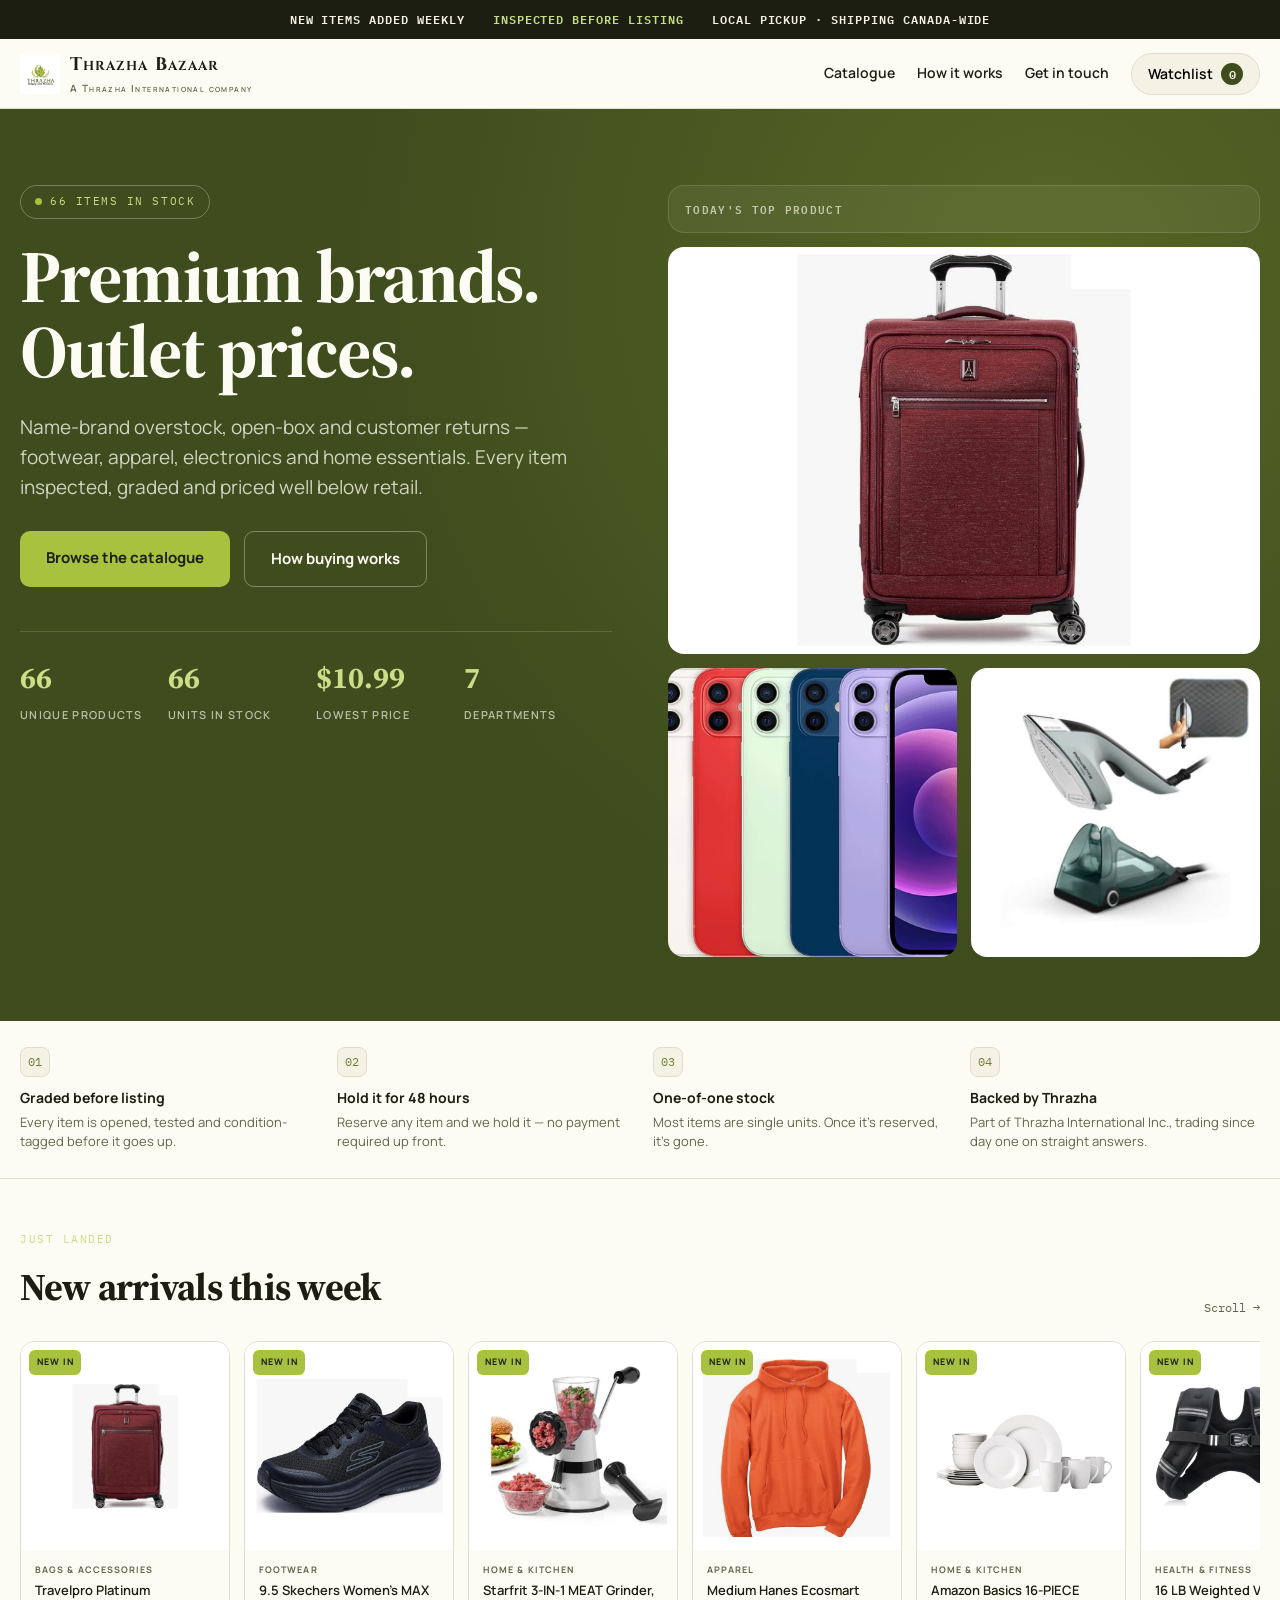
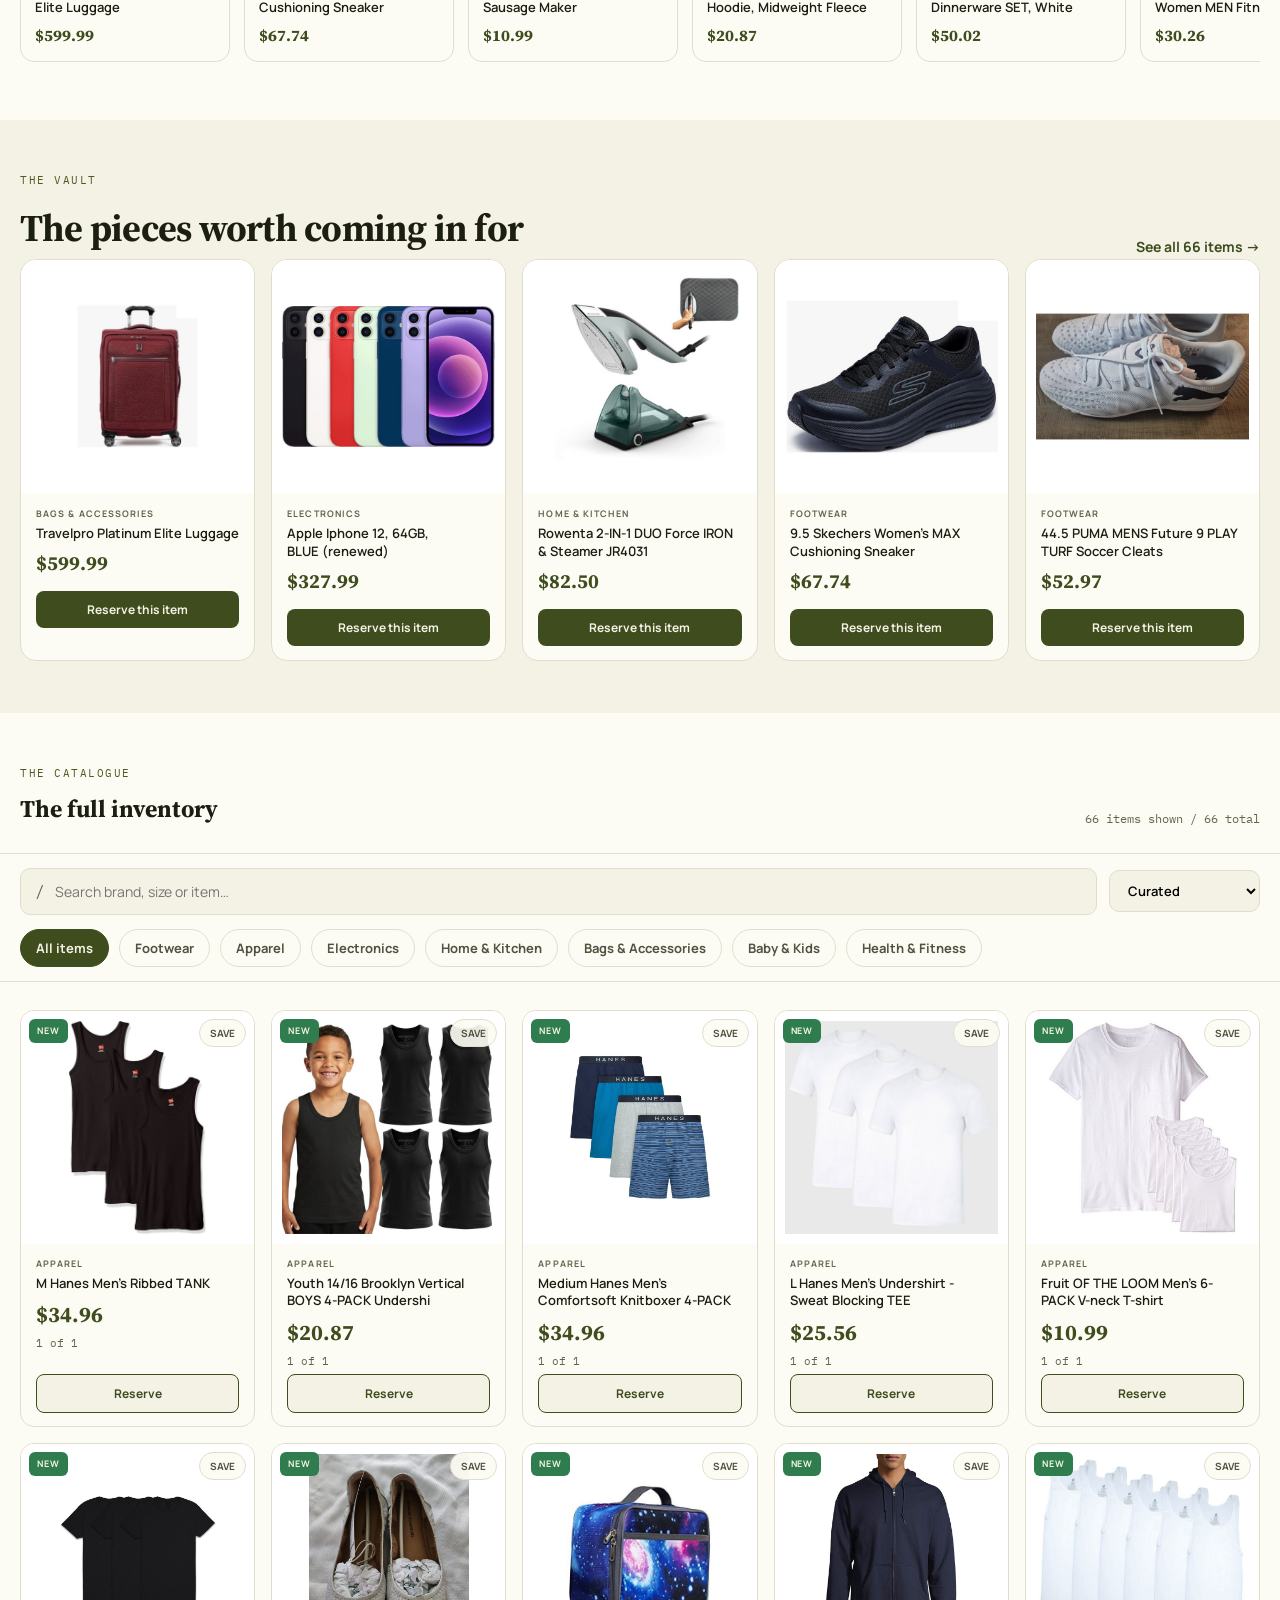
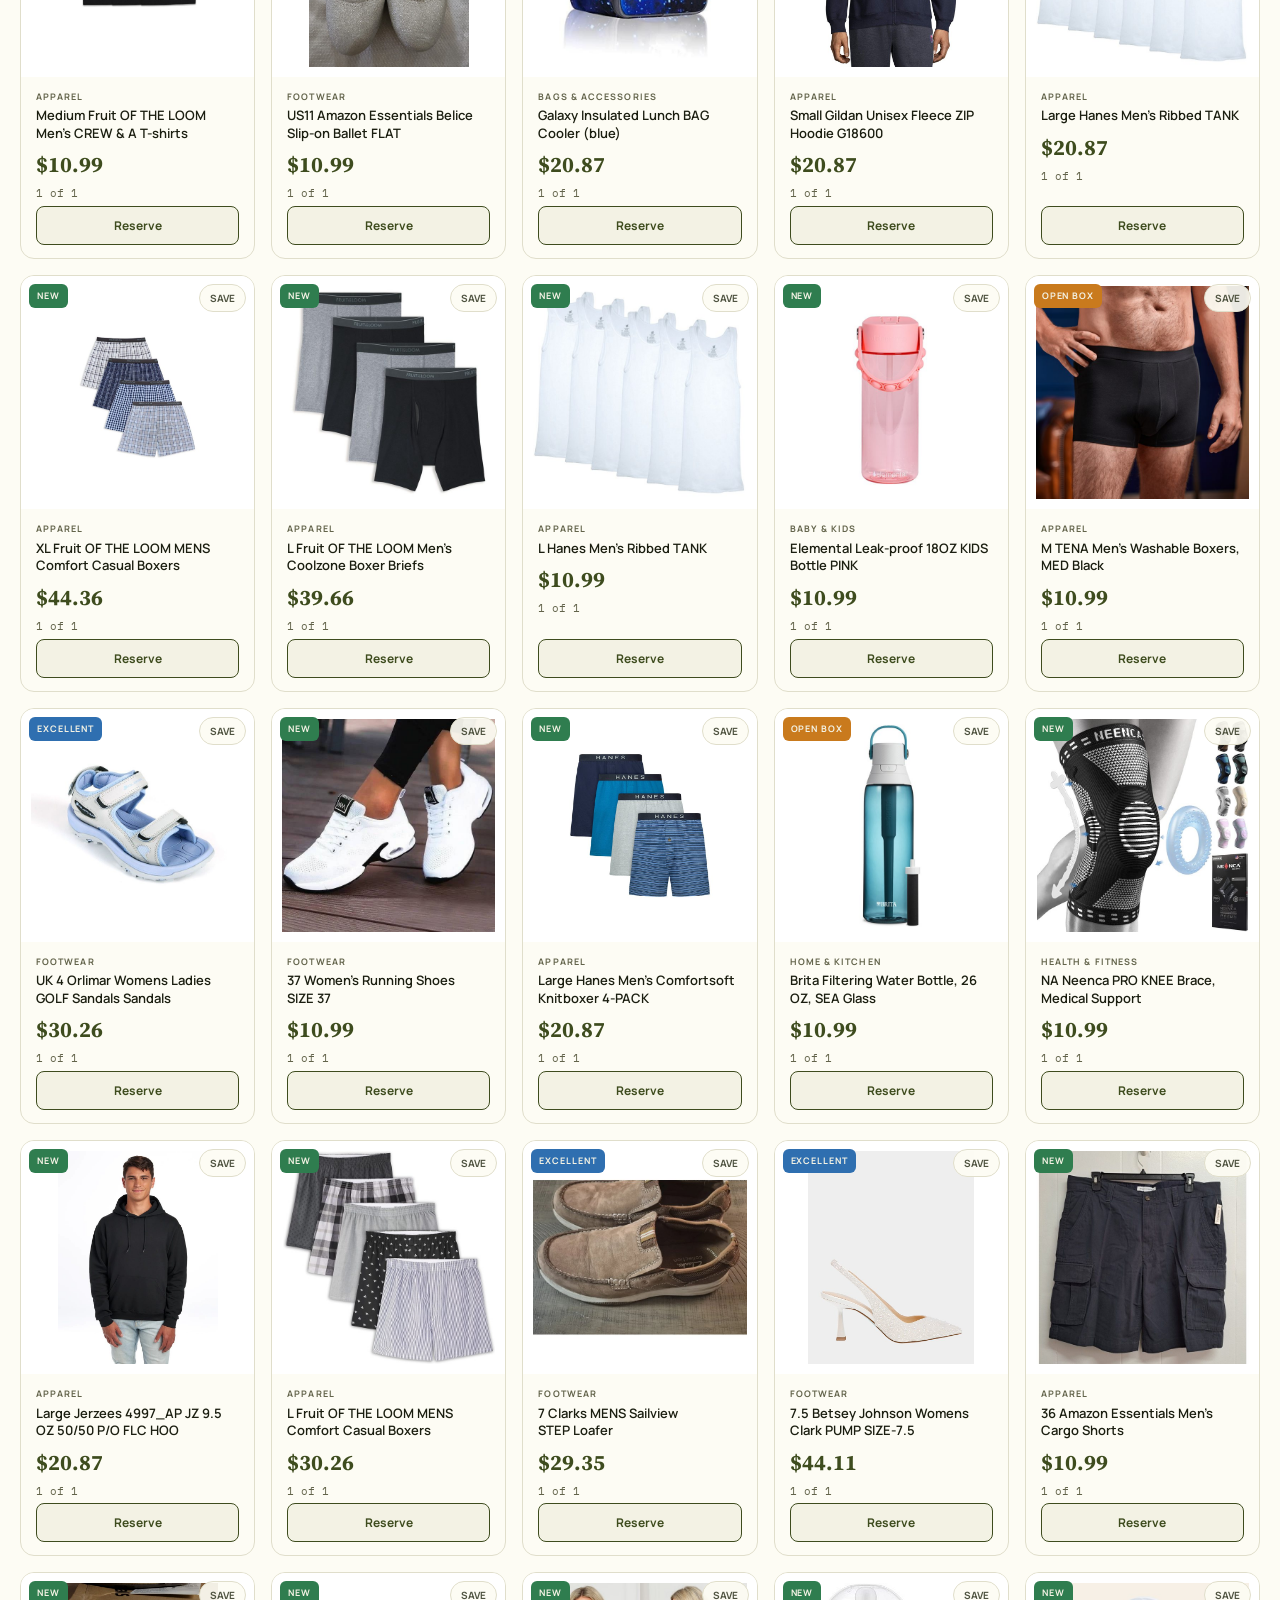
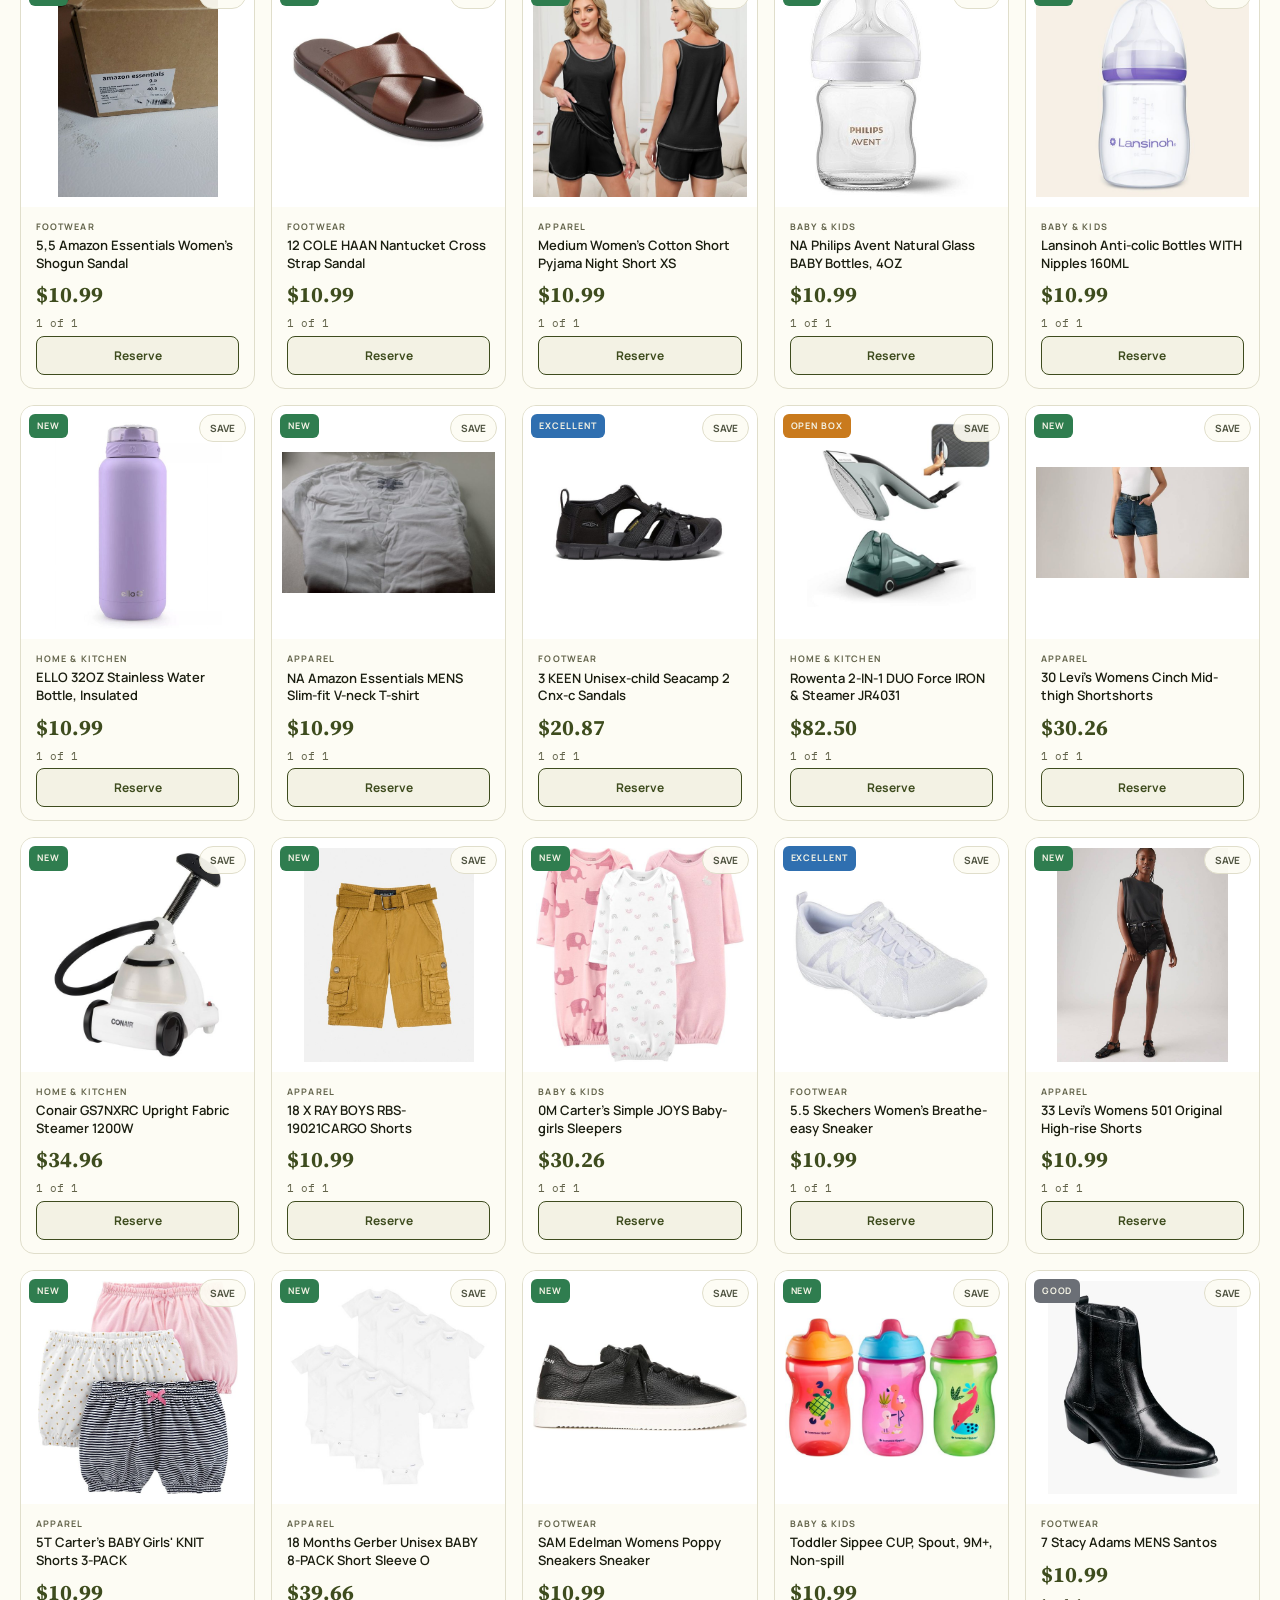
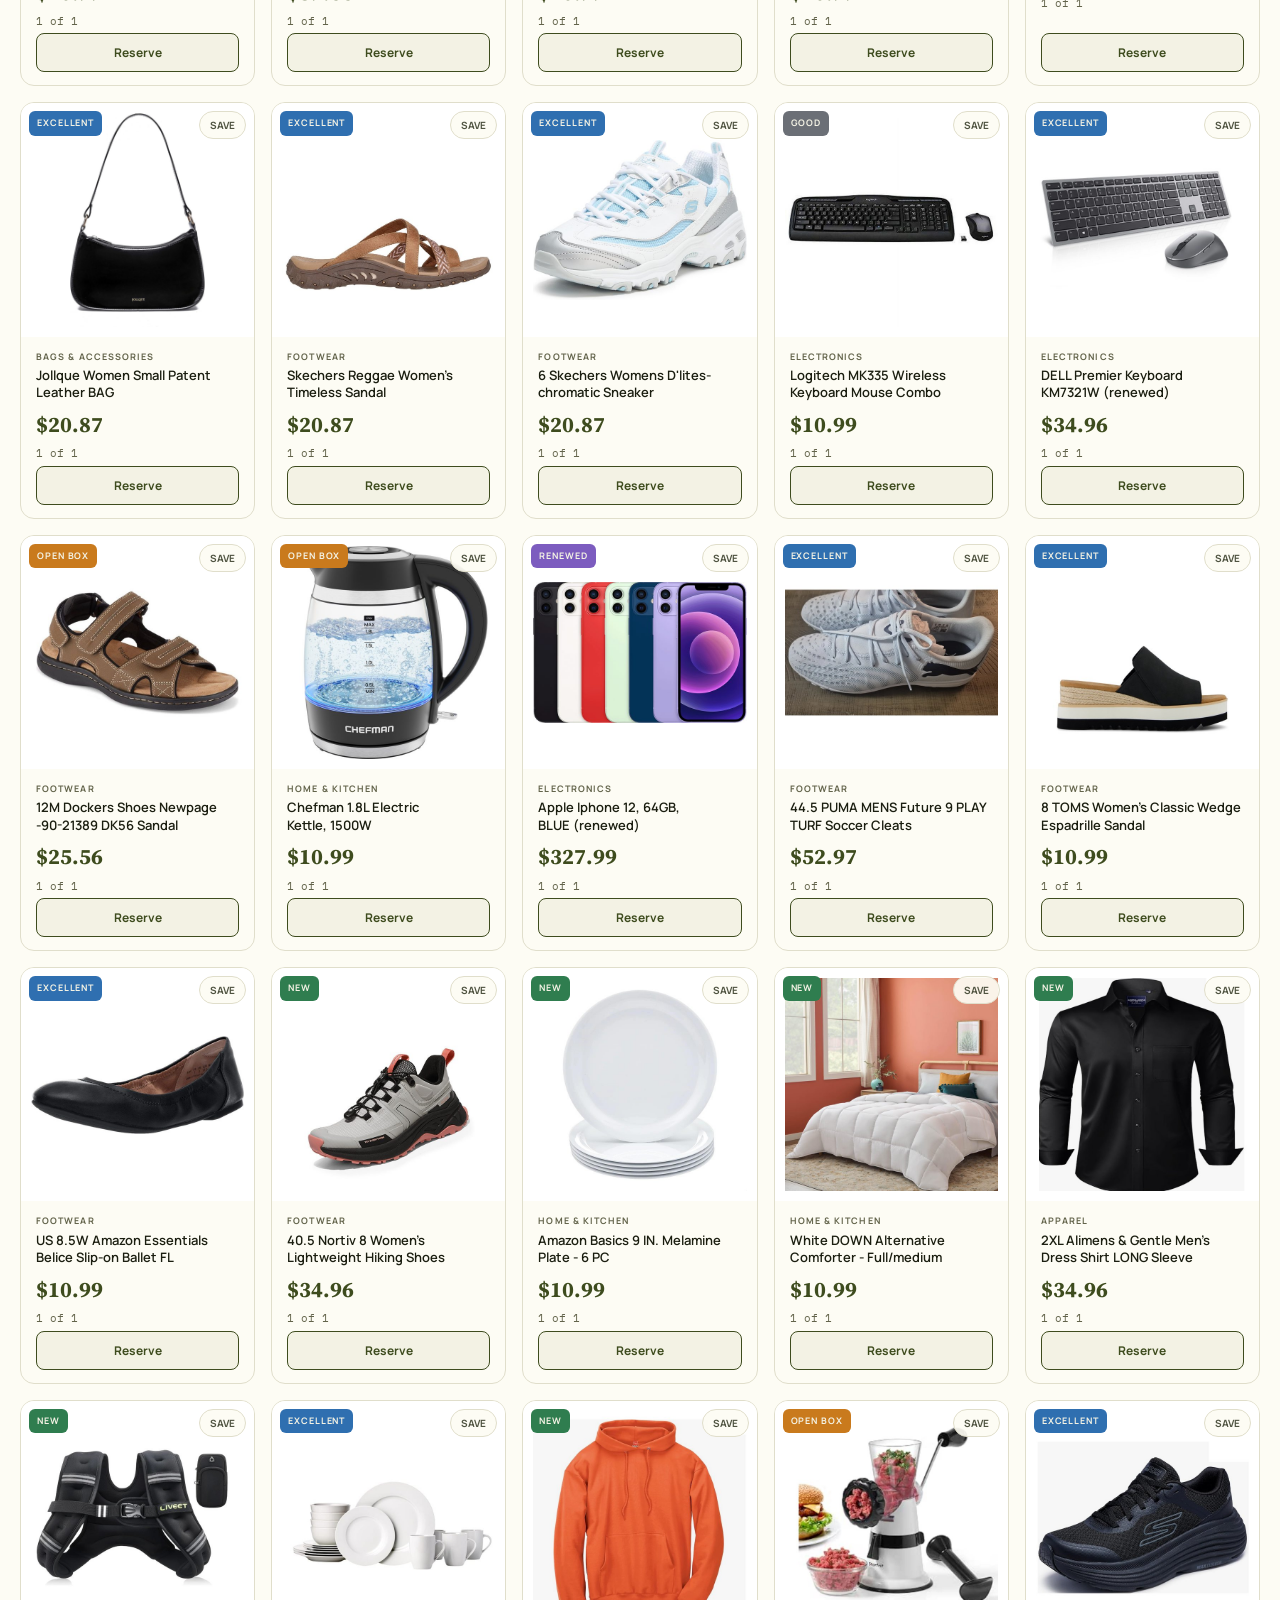
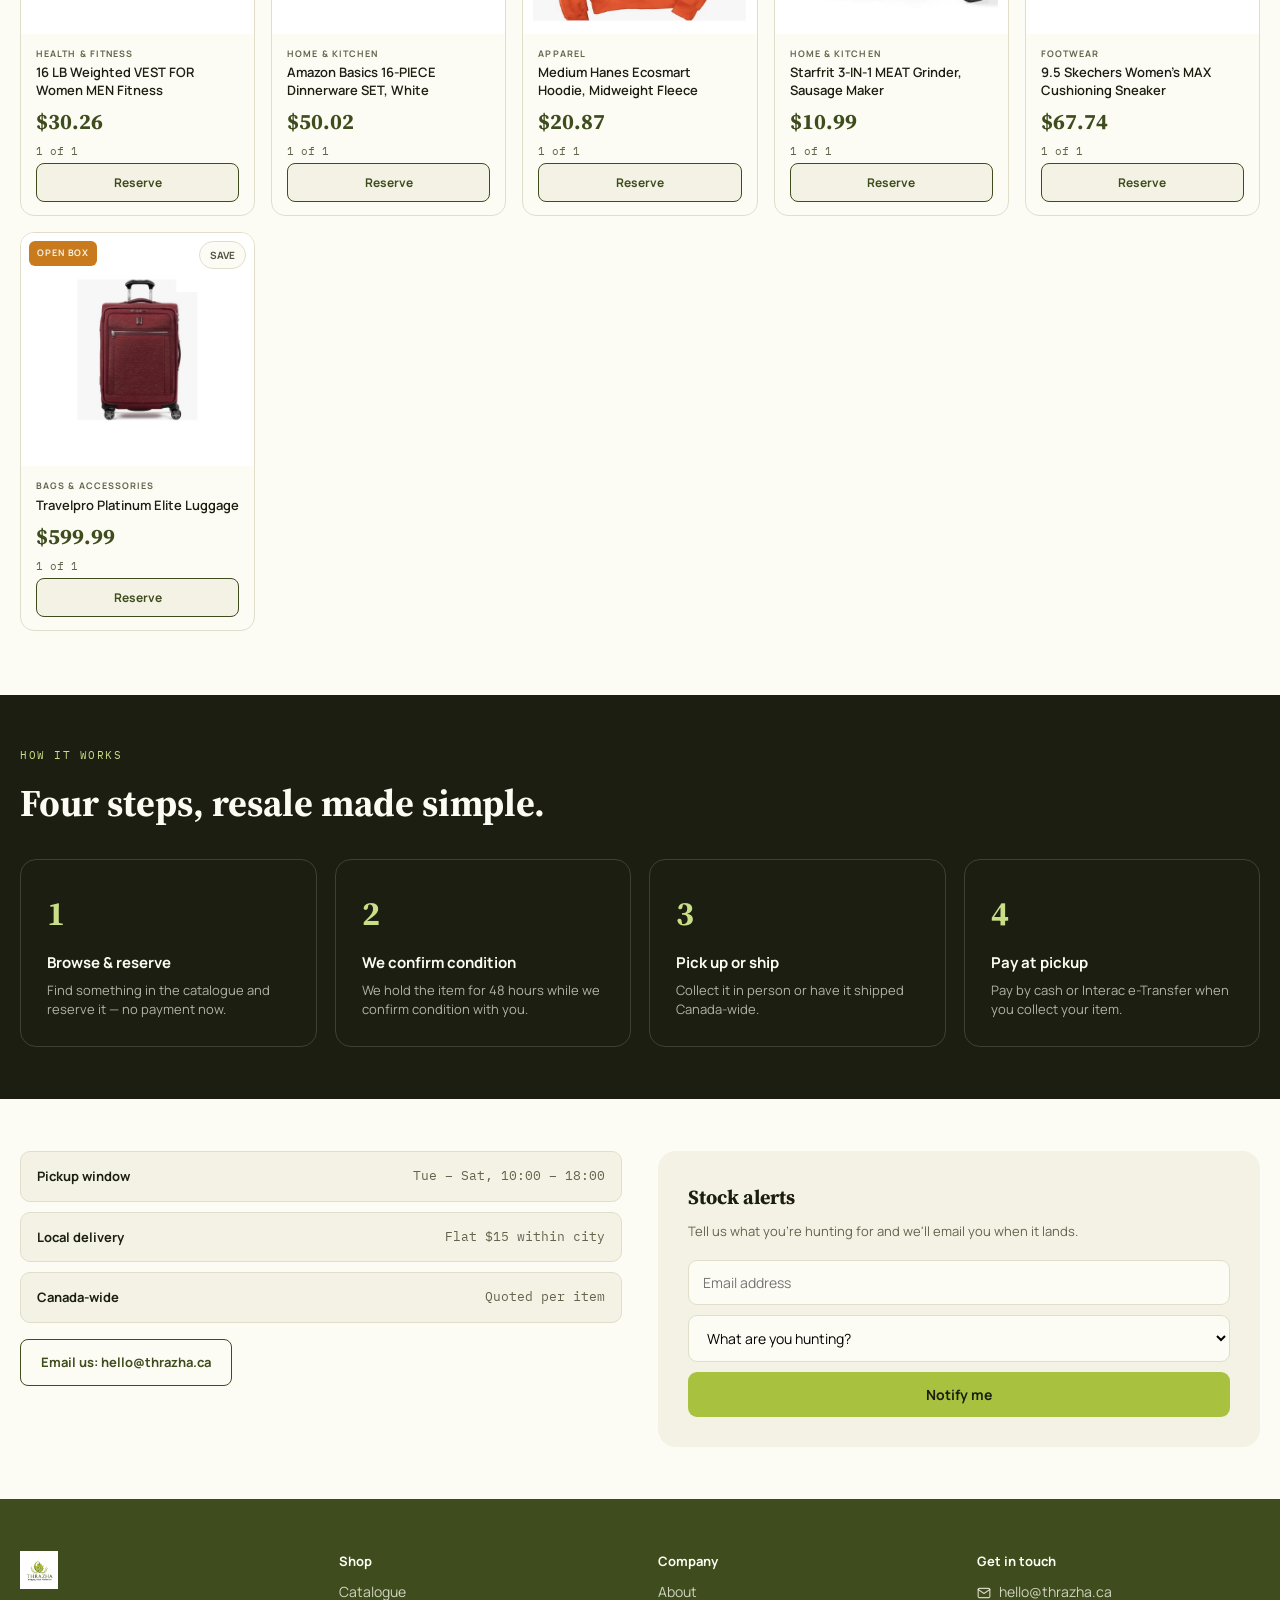
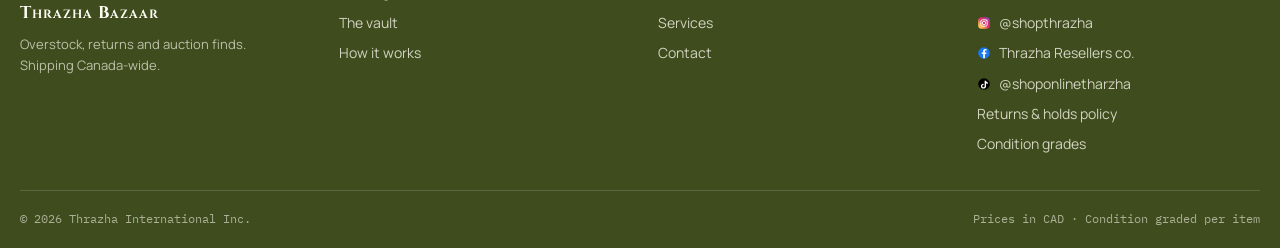
==== commit bfb7146c: "Add technical SEO: sitemap, robots.txt, meta/OG tags, structured data - robots.txt + sitemap.xml (ho" ====
--- a/index.html
+++ b/index.html
@@ -4,7 +4,19 @@
 <meta charset="UTF-8">
 <meta name="viewport" content="width=device-width, initial-scale=1.0">
 <title>Thrazha Bazaar | Overstock, Returns &amp; Auction Finds</title>
-<meta name="description" content="Thrazha Bazaar — premium-brand overstock, open-box and customer-return inventory at outlet prices. New items every week. A Thrazha International company.">
+<meta name="description" content="Thrazha Bazaar — 66 name-brand overstock, open-box and returned items at outlet prices, from $10.99. New items every week. A Thrazha International company.">
+<link rel="canonical" href="https://shop.thrazha.ca/">
+<meta property="og:type" content="website">
+<meta property="og:site_name" content="Thrazha Bazaar">
+<meta property="og:title" content="Thrazha Bazaar | Overstock, Returns &amp; Auction Finds">
+<meta property="og:description" content="Thrazha Bazaar — 66 name-brand overstock, open-box and returned items at outlet prices, from $10.99. New items every week. A Thrazha International company.">
+<meta property="og:url" content="https://shop.thrazha.ca/">
+<meta property="og:image" content="https://shop.thrazha.ca/lot2237.jpg">
+<meta property="og:locale" content="en_CA">
+<meta name="twitter:card" content="summary_large_image">
+<meta name="twitter:title" content="Thrazha Bazaar | Overstock, Returns &amp; Auction Finds">
+<meta name="twitter:description" content="Thrazha Bazaar — 66 name-brand overstock, open-box and returned items at outlet prices, from $10.99. New items every week. A Thrazha International company.">
+<meta name="twitter:image" content="https://shop.thrazha.ca/lot2237.jpg">
 <link rel="icon" href="thrazha-logo.png">
 <link rel="preconnect" href="https://fonts.googleapis.com">
 <link rel="preconnect" href="https://fonts.gstatic.com" crossorigin>
@@ -21,6 +33,7 @@
 body{margin:0;background:var(--paper);color:var(--ink);font-family:Manrope,sans-serif;font-size:16px;line-height:1.6;}
 a{color:inherit;text-decoration:none;}
 h1,h2{font-family:'Source Serif 4',serif;font-weight:700;text-wrap:pretty;margin:0;}
+h3{margin:0;text-wrap:pretty;}
 p{margin:0;text-wrap:pretty;}
 button,select,input,textarea{font-family:inherit;}
 img{display:block;max-width:100%;}
@@ -198,6 +211,12 @@
 }
 
 </style>
+<script type="application/ld+json">
+{"@context": "https://schema.org", "@type": "Organization", "name": "Thrazha Bazaar", "url": "https://shop.thrazha.ca", "logo": "https://shop.thrazha.ca/thrazha-logo.png", "email": "hello@thrazha.ca", "parentOrganization": {"@type": "Organization", "name": "Thrazha International Inc.", "url": "https://www.thrazha.ca"}}
+</script>
+<script type="application/ld+json">
+{"@context": "https://schema.org", "@type": "ItemList", "name": "Thrazha Bazaar catalogue", "itemListElement": [{"@type": "ListItem", "position": 1, "item": {"@type": "Product", "name": "M Hanes Men's Ribbed TANK", "image": "https://shop.thrazha.ca/lot13.jpg", "category": "Apparel & Clothing", "sku": "13", "offers": {"@type": "Offer", "url": "https://shop.thrazha.ca/#catalogue", "priceCurrency": "CAD", "price": "34.96", "itemCondition": "https://schema.org/NewCondition", "availability": "https://schema.org/InStock"}}}, {"@type": "ListItem", "position": 2, "item": {"@type": "Product", "name": "Youth 14/16 Brooklyn Vertical BOYS 4-PACK Undershi", "image": "https://shop.thrazha.ca/lot171.jpg", "category": "Apparel & Clothing", "sku": "171", "offers": {"@type": "Offer", "url": "https://shop.thrazha.ca/#catalogue", "priceCurrency": "CAD", "price": "20.87", "itemCondition": "https://schema.org/NewCondition", "availability": "https://schema.org/InStock"}}}, {"@type": "ListItem", "position": 3, "item": {"@type": "Product", "name": "Medium Hanes Men's Comfortsoft Knitboxer 4-PACK", "image": "https://shop.thrazha.ca/lot368.jpg", "category": "Apparel & Clothing", "sku": "368", "offers": {"@type": "Offer", "url": "https://shop.thrazha.ca/#catalogue", "priceCurrency": "CAD", "price": "34.96", "itemCondition": "https://schema.org/NewCondition", "availability": "https://schema.org/InStock"}}}, {"@type": "ListItem", "position": 4, "item": {"@type": "Product", "name": "L Hanes Men's Undershirt - Sweat Blocking TEE", "image": "https://shop.thrazha.ca/lot489.jpg", "category": "Apparel & Clothing", "sku": "489", "offers": {"@type": "Offer", "url": "https://shop.thrazha.ca/#catalogue", "priceCurrency": "CAD", "price": "25.56", "itemCondition": "https://schema.org/NewCondition", "availability": "https://schema.org/InStock"}}}, {"@type": "ListItem", "position": 5, "item": {"@type": "Product", "name": "Fruit OF THE LOOM Men's 6-PACK V-neck T-shirt", "image": "https://shop.thrazha.ca/lot531.jpg", "category": "Apparel & Clothing", "sku": "531", "offers": {"@type": "Offer", "url": "https://shop.thrazha.ca/#catalogue", "priceCurrency": "CAD", "price": "10.99", "itemCondition": "https://schema.org/NewCondition", "availability": "https://schema.org/InStock"}}}, {"@type": "ListItem", "position": 6, "item": {"@type": "Product", "name": "Medium Fruit OF THE LOOM Men's CREW & A T-shirts", "image": "https://shop.thrazha.ca/lot622.jpg", "category": "Apparel & Clothing", "sku": "622", "offers": {"@type": "Offer", "url": "https://shop.thrazha.ca/#catalogue", "priceCurrency": "CAD", "price": "10.99", "itemCondition": "https://schema.org/NewCondition", "availability": "https://schema.org/InStock"}}}, {"@type": "ListItem", "position": 7, "item": {"@type": "Product", "name": "US11 Amazon Essentials Belice Slip-on Ballet FLAT", "image": "https://shop.thrazha.ca/lot778.jpg", "category": "Footwear", "sku": "778", "offers": {"@type": "Offer", "url": "https://shop.thrazha.ca/#catalogue", "priceCurrency": "CAD", "price": "10.99", "itemCondition": "https://schema.org/NewCondition", "availability": "https://schema.org/InStock"}}}, {"@type": "ListItem", "position": 8, "item": {"@type": "Product", "name": "Galaxy Insulated Lunch BAG Cooler (blue)", "image": "https://shop.thrazha.ca/lot943.jpg", "category": "Bags & Accessories", "sku": "943", "offers": {"@type": "Offer", "url": "https://shop.thrazha.ca/#catalogue", "priceCurrency": "CAD", "price": "20.87", "itemCondition": "https://schema.org/NewCondition", "availability": "https://schema.org/InStock"}}}, {"@type": "ListItem", "position": 9, "item": {"@type": "Product", "name": "Small Gildan Unisex Fleece ZIP Hoodie G18600", "image": "https://shop.thrazha.ca/lot1831.jpg", "category": "Apparel & Clothing", "sku": "1831", "offers": {"@type": "Offer", "url": "https://shop.thrazha.ca/#catalogue", "priceCurrency": "CAD", "price": "20.87", "itemCondition": "https://schema.org/NewCondition", "availability": "https://schema.org/InStock"}}}, {"@type": "ListItem", "position": 10, "item": {"@type": "Product", "name": "Large Hanes Men's Ribbed TANK", "image": "https://shop.thrazha.ca/lot1954.jpg", "category": "Apparel & Clothing", "sku": "1954", "offers": {"@type": "Offer", "url": "https://shop.thrazha.ca/#catalogue", "priceCurrency": "CAD", "price": "20.87", "itemCondition": "https://schema.org/NewCondition", "availability": "https://schema.org/InStock"}}}, {"@type": "ListItem", "position": 11, "item": {"@type": "Product", "name": "XL Fruit OF THE LOOM MENS Comfort Casual Boxers", "image": "https://shop.thrazha.ca/lot1959.jpg", "category": "Apparel & Clothing", "sku": "1959", "offers": {"@type": "Offer", "url": "https://shop.thrazha.ca/#catalogue", "priceCurrency": "CAD", "price": "44.36", "itemCondition": "https://schema.org/NewCondition", "availability": "https://schema.org/InStock"}}}, {"@type": "ListItem", "position": 12, "item": {"@type": "Product", "name": "L Fruit OF THE LOOM Men's Coolzone Boxer Briefs", "image": "https://shop.thrazha.ca/lot1972.jpg", "category": "Apparel & Clothing", "sku": "1972", "offers": {"@type": "Offer", "url": "https://shop.thrazha.ca/#catalogue", "priceCurrency": "CAD", "price": "39.66", "itemCondition": "https://schema.org/NewCondition", "availability": "https://schema.org/InStock"}}}, {"@type": "ListItem", "position": 13, "item": {"@type": "Product", "name": "L Hanes Men's Ribbed TANK", "image": "https://shop.thrazha.ca/lot2038.jpg", "category": "Apparel & Clothing", "sku": "2038", "offers": {"@type": "Offer", "url": "https://shop.thrazha.ca/#catalogue", "priceCurrency": "CAD", "price": "10.99", "itemCondition": "https://schema.org/NewCondition", "availability": "https://schema.org/InStock"}}}, {"@type": "ListItem", "position": 14, "item": {"@type": "Product", "name": "Elemental Leak-proof 18OZ KIDS Bottle PINK", "image": "https://shop.thrazha.ca/lot2110.jpg", "category": "Baby & Kids", "sku": "2110", "offers": {"@type": "Offer", "url": "https://shop.thrazha.ca/#catalogue", "priceCurrency": "CAD", "price": "10.99", "itemCondition": "https://schema.org/NewCondition", "availability": "https://schema.org/InStock"}}}, {"@type": "ListItem", "position": 15, "item": {"@type": "Product", "name": "M TENA Men's Washable Boxers, MED Black", "image": "https://shop.thrazha.ca/lot2252.jpg", "category": "Apparel & Clothing", "sku": "2252", "offers": {"@type": "Offer", "url": "https://shop.thrazha.ca/#catalogue", "priceCurrency": "CAD", "price": "10.99", "itemCondition": "https://schema.org/UsedCondition", "availability": "https://schema.org/InStock"}}}, {"@type": "ListItem", "position": 16, "item": {"@type": "Product", "name": "UK 4 Orlimar Womens Ladies GOLF Sandals Sandals", "image": "https://shop.thrazha.ca/lot2299.jpg", "category": "Footwear", "sku": "2299", "offers": {"@type": "Offer", "url": "https://shop.thrazha.ca/#catalogue", "priceCurrency": "CAD", "price": "30.26", "itemCondition": "https://schema.org/UsedCondition", "availability": "https://schema.org/InStock"}}}, {"@type": "ListItem", "position": 17, "item": {"@type": "Product", "name": "37 Women's Running Shoes SIZE 37", "image": "https://shop.thrazha.ca/lot2328.jpg", "category": "Footwear", "sku": "2328", "offers": {"@type": "Offer", "url": "https://shop.thrazha.ca/#catalogue", "priceCurrency": "CAD", "price": "10.99", "itemCondition": "https://schema.org/NewCondition", "availability": "https://schema.org/InStock"}}}, {"@type": "ListItem", "position": 18, "item": {"@type": "Product", "name": "Large Hanes Men's Comfortsoft Knitboxer 4-PACK", "image": "https://shop.thrazha.ca/lot2447.jpg", "category": "Apparel & Clothing", "sku": "2447", "offers": {"@type": "Offer", "url": "https://shop.thrazha.ca/#catalogue", "priceCurrency": "CAD", "price": "20.87", "itemCondition": "https://schema.org/NewCondition", "availability": "https://schema.org/InStock"}}}, {"@type": "ListItem", "position": 19, "item": {"@type": "Product", "name": "Brita Filtering Water Bottle, 26 OZ, SEA Glass", "image": "https://shop.thrazha.ca/lot2735.jpg", "category": "Home & Kitchen", "sku": "2735", "offers": {"@type": "Offer", "url": "https://shop.thrazha.ca/#catalogue", "priceCurrency": "CAD", "price": "10.99", "itemCondition": "https://schema.org/UsedCondition", "availability": "https://schema.org/InStock"}}}, {"@type": "ListItem", "position": 20, "item": {"@type": "Product", "name": "NA Neenca PRO KNEE Brace, Medical Support", "image": "https://shop.thrazha.ca/lot4177.jpg", "category": "Health & Fitness", "sku": "4177", "offers": {"@type": "Offer", "url": "https://shop.thrazha.ca/#catalogue", "priceCurrency": "CAD", "price": "10.99", "itemCondition": "https://schema.org/NewCondition", "availability": "https://schema.org/InStock"}}}, {"@type": "ListItem", "position": 21, "item": {"@type": "Product", "name": "Large Jerzees 4997_AP JZ 9.5 OZ 50/50 P/O FLC HOO", "image": "https://shop.thrazha.ca/lot4564.jpg", "category": "Apparel & Clothing", "sku": "4564", "offers": {"@type": "Offer", "url": "https://shop.thrazha.ca/#catalogue", "priceCurrency": "CAD", "price": "20.87", "itemCondition": "https://schema.org/NewCondition", "availability": "https://schema.org/InStock"}}}, {"@type": "ListItem", "position": 22, "item": {"@type": "Product", "name": "L Fruit OF THE LOOM MENS Comfort Casual Boxers", "image": "https://shop.thrazha.ca/lot4625.jpg", "category": "Apparel & Clothing", "sku": "4625", "offers": {"@type": "Offer", "url": "https://shop.thrazha.ca/#catalogue", "priceCurrency": "CAD", "price": "30.26", "itemCondition": "https://schema.org/NewCondition", "availability": "https://schema.org/InStock"}}}, {"@type": "ListItem", "position": 23, "item": {"@type": "Product", "name": "7 Clarks MENS Sailview STEP Loafer", "image": "https://shop.thrazha.ca/lot5119.jpg", "category": "Footwear", "sku": "5119", "offers": {"@type": "Offer", "url": "https://shop.thrazha.ca/#catalogue", "priceCurrency": "CAD", "price": "29.35", "itemCondition": "https://schema.org/UsedCondition", "availability": "https://schema.org/InStock"}}}, {"@type": "ListItem", "position": 24, "item": {"@type": "Product", "name": "7.5 Betsey Johnson Womens Clark PUMP SIZE-7.5", "image": "https://shop.thrazha.ca/lot5272.jpg", "category": "Footwear", "sku": "5272", "offers": {"@type": "Offer", "url": "https://shop.thrazha.ca/#catalogue", "priceCurrency": "CAD", "price": "44.11", "itemCondition": "https://schema.org/UsedCondition", "availability": "https://schema.org/InStock"}}}, {"@type": "ListItem", "position": 25, "item": {"@type": "Product", "name": "36 Amazon Essentials Men's Cargo Shorts", "image": "https://shop.thrazha.ca/lot5325.jpg", "category": "Apparel & Clothing", "sku": "5325", "offers": {"@type": "Offer", "url": "https://shop.thrazha.ca/#catalogue", "priceCurrency": "CAD", "price": "10.99", "itemCondition": "https://schema.org/NewCondition", "availability": "https://schema.org/InStock"}}}, {"@type": "ListItem", "position": 26, "item": {"@type": "Product", "name": "5,5 Amazon Essentials Women's Shogun Sandal", "image": "https://shop.thrazha.ca/lot5492.jpg", "category": "Footwear", "sku": "5492", "offers": {"@type": "Offer", "url": "https://shop.thrazha.ca/#catalogue", "priceCurrency": "CAD", "price": "10.99", "itemCondition": "https://schema.org/NewCondition", "availability": "https://schema.org/InStock"}}}, {"@type": "ListItem", "position": 27, "item": {"@type": "Product", "name": "12 COLE HAAN Nantucket Cross Strap Sandal", "image": "https://shop.thrazha.ca/lot5802.jpg", "category": "Footwear", "sku": "5802", "offers": {"@type": "Offer", "url": "https://shop.thrazha.ca/#catalogue", "priceCurrency": "CAD", "price": "10.99", "itemCondition": "https://schema.org/NewCondition", "availability": "https://schema.org/InStock"}}}, {"@type": "ListItem", "position": 28, "item": {"@type": "Product", "name": "Medium Women's Cotton Short Pyjama Night Short XS", "image": "https://shop.thrazha.ca/lot6035.jpg", "category": "Apparel & Clothing", "sku": "6035", "offers": {"@type": "Offer", "url": "https://shop.thrazha.ca/#catalogue", "priceCurrency": "CAD", "price": "10.99", "itemCondition": "https://schema.org/NewCondition", "availability": "https://schema.org/InStock"}}}, {"@type": "ListItem", "position": 29, "item": {"@type": "Product", "name": "NA Philips Avent Natural Glass BABY Bottles, 4OZ", "image": "https://shop.thrazha.ca/lot6151.jpg", "category": "Baby & Kids", "sku": "6151", "offers": {"@type": "Offer", "url": "https://shop.thrazha.ca/#catalogue", "priceCurrency": "CAD", "price": "10.99", "itemCondition": "https://schema.org/NewCondition", "availability": "https://schema.org/InStock"}}}, {"@type": "ListItem", "position": 30, "item": {"@type": "Product", "name": "Lansinoh Anti-colic Bottles WITH Nipples 160ML", "image": "https://shop.thrazha.ca/lot6236.jpg", "category": "Baby & Kids", "sku": "6236", "offers": {"@type": "Offer", "url": "https://shop.thrazha.ca/#catalogue", "priceCurrency": "CAD", "price": "10.99", "itemCondition": "https://schema.org/NewCondition", "availability": "https://schema.org/InStock"}}}, {"@type": "ListItem", "position": 31, "item": {"@type": "Product", "name": "ELLO 32OZ Stainless Water Bottle, Insulated", "image": "https://shop.thrazha.ca/lot6378.jpg", "category": "Home & Kitchen", "sku": "6378", "offers": {"@type": "Offer", "url": "https://shop.thrazha.ca/#catalogue", "priceCurrency": "CAD", "price": "10.99", "itemCondition": "https://schema.org/NewCondition", "availability": "https://schema.org/InStock"}}}, {"@type": "ListItem", "position": 32, "item": {"@type": "Product", "name": "NA Amazon Essentials MENS Slim-fit V-neck T-shirt", "image": "https://shop.thrazha.ca/lot6461.jpg", "category": "Apparel & Clothing", "sku": "6461", "offers": {"@type": "Offer", "url": "https://shop.thrazha.ca/#catalogue", "priceCurrency": "CAD", "price": "10.99", "itemCondition": "https://schema.org/NewCondition", "availability": "https://schema.org/InStock"}}}, {"@type": "ListItem", "position": 33, "item": {"@type": "Product", "name": "3 KEEN Unisex-child Seacamp 2 Cnx-c Sandals", "image": "https://shop.thrazha.ca/lot6488.jpg", "category": "Footwear", "sku": "6488", "offers": {"@type": "Offer", "url": "https://shop.thrazha.ca/#catalogue", "priceCurrency": "CAD", "price": "20.87", "itemCondition": "https://schema.org/UsedCondition", "availability": "https://schema.org/InStock"}}}, {"@type": "ListItem", "position": 34, "item": {"@type": "Product", "name": "Rowenta 2-IN-1 DUO Force IRON & Steamer JR4031", "image": "https://shop.thrazha.ca/lot7010.jpg", "category": "Home & Kitchen", "sku": "7010", "offers": {"@type": "Offer", "url": "https://shop.thrazha.ca/#catalogue", "priceCurrency": "CAD", "price": "82.50", "itemCondition": "https://schema.org/UsedCondition", "availability": "https://schema.org/InStock"}}}, {"@type": "ListItem", "position": 35, "item": {"@type": "Product", "name": "30 Levi's Womens Cinch Mid-thigh Shortshorts", "image": "https://shop.thrazha.ca/lot7624.jpg", "category": "Apparel & Clothing", "sku": "7624", "offers": {"@type": "Offer", "url": "https://shop.thrazha.ca/#catalogue", "priceCurrency": "CAD", "price": "30.26", "itemCondition": "https://schema.org/NewCondition", "availability": "https://schema.org/InStock"}}}, {"@type": "ListItem", "position": 36, "item": {"@type": "Product", "name": "Conair GS7NXRC Upright Fabric Steamer 1200W", "image": "https://shop.thrazha.ca/lot7640.jpg", "category": "Home & Kitchen", "sku": "7640", "offers": {"@type": "Offer", "url": "https://shop.thrazha.ca/#catalogue", "priceCurrency": "CAD", "price": "34.96", "itemCondition": "https://schema.org/NewCondition", "availability": "https://schema.org/InStock"}}}, {"@type": "ListItem", "position": 37, "item": {"@type": "Product", "name": "18 X RAY BOYS RBS-19021CARGO Shorts", "image": "https://shop.thrazha.ca/lot7730.jpg", "category": "Apparel & Clothing", "sku": "7730", "offers": {"@type": "Offer", "url": "https://shop.thrazha.ca/#catalogue", "priceCurrency": "CAD", "price": "10.99", "itemCondition": "https://schema.org/NewCondition", "availability": "https://schema.org/InStock"}}}, {"@type": "ListItem", "position": 38, "item": {"@type": "Product", "name": "0M Carter's Simple JOYS Baby-girls Sleepers", "image": "https://shop.thrazha.ca/lot7860.jpg", "category": "Baby & Kids", "sku": "7860", "offers": {"@type": "Offer", "url": "https://shop.thrazha.ca/#catalogue", "priceCurrency": "CAD", "price": "30.26", "itemCondition": "https://schema.org/NewCondition", "availability": "https://schema.org/InStock"}}}, {"@type": "ListItem", "position": 39, "item": {"@type": "Product", "name": "5.5 Skechers Women's Breathe-easy Sneaker", "image": "https://shop.thrazha.ca/lot7890.jpg", "category": "Footwear", "sku": "7890", "offers": {"@type": "Offer", "url": "https://shop.thrazha.ca/#catalogue", "priceCurrency": "CAD", "price": "10.99", "itemCondition": "https://schema.org/UsedCondition", "availability": "https://schema.org/InStock"}}}, {"@type": "ListItem", "position": 40, "item": {"@type": "Product", "name": "33 Levi's Womens 501 Original High-rise Shorts", "image": "https://shop.thrazha.ca/lot8029.jpg", "category": "Apparel & Clothing", "sku": "8029", "offers": {"@type": "Offer", "url": "https://shop.thrazha.ca/#catalogue", "priceCurrency": "CAD", "price": "10.99", "itemCondition": "https://schema.org/NewCondition", "availability": "https://schema.org/InStock"}}}, {"@type": "ListItem", "position": 41, "item": {"@type": "Product", "name": "5T Carter's BABY Girls' KNIT Shorts 3-PACK", "image": "https://shop.thrazha.ca/lot8122.jpg", "category": "Apparel & Clothing", "sku": "8122", "offers": {"@type": "Offer", "url": "https://shop.thrazha.ca/#catalogue", "priceCurrency": "CAD", "price": "10.99", "itemCondition": "https://schema.org/NewCondition", "availability": "https://schema.org/InStock"}}}, {"@type": "ListItem", "position": 42, "item": {"@type": "Product", "name": "18 Months Gerber Unisex BABY 8-PACK Short Sleeve O", "image": "https://shop.thrazha.ca/lot8129.jpg", "category": "Apparel & Clothing", "sku": "8129", "offers": {"@type": "Offer", "url": "https://shop.thrazha.ca/#catalogue", "priceCurrency": "CAD", "price": "39.66", "itemCondition": "https://schema.org/NewCondition", "availability": "https://schema.org/InStock"}}}, {"@type": "ListItem", "position": 43, "item": {"@type": "Product", "name": "SAM Edelman Womens Poppy Sneakers Sneaker", "image": "https://shop.thrazha.ca/lot8243.jpg", "category": "Footwear", "sku": "8243", "offers": {"@type": "Offer", "url": "https://shop.thrazha.ca/#catalogue", "priceCurrency": "CAD", "price": "10.99", "itemCondition": "https://schema.org/NewCondition", "availability": "https://schema.org/InStock"}}}, {"@type": "ListItem", "position": 44, "item": {"@type": "Product", "name": "Toddler Sippee CUP, Spout, 9M+, Non-spill", "image": "https://shop.thrazha.ca/lot8316.jpg", "category": "Baby & Kids", "sku": "8316", "offers": {"@type": "Offer", "url": "https://shop.thrazha.ca/#catalogue", "priceCurrency": "CAD", "price": "10.99", "itemCondition": "https://schema.org/NewCondition", "availability": "https://schema.org/InStock"}}}, {"@type": "ListItem", "position": 45, "item": {"@type": "Product", "name": "7 Stacy Adams MENS Santos", "image": "https://shop.thrazha.ca/lot8372.jpg", "category": "Footwear", "sku": "8372", "offers": {"@type": "Offer", "url": "https://shop.thrazha.ca/#catalogue", "priceCurrency": "CAD", "price": "10.99", "itemCondition": "https://schema.org/UsedCondition", "availability": "https://schema.org/InStock"}}}, {"@type": "ListItem", "position": 46, "item": {"@type": "Product", "name": "Jollque Women Small Patent Leather BAG", "image": "https://shop.thrazha.ca/lot10916.jpg", "category": "Bags & Accessories", "sku": "10916", "offers": {"@type": "Offer", "url": "https://shop.thrazha.ca/#catalogue", "priceCurrency": "CAD", "price": "20.87", "itemCondition": "https://schema.org/UsedCondition", "availability": "https://schema.org/InStock"}}}, {"@type": "ListItem", "position": 47, "item": {"@type": "Product", "name": "Skechers Reggae Women's Timeless Sandal", "image": "https://shop.thrazha.ca/lot9009.jpg", "category": "Footwear", "sku": "9009", "offers": {"@type": "Offer", "url": "https://shop.thrazha.ca/#catalogue", "priceCurrency": "CAD", "price": "20.87", "itemCondition": "https://schema.org/UsedCondition", "availability": "https://schema.org/InStock"}}}, {"@type": "ListItem", "position": 48, "item": {"@type": "Product", "name": "6 Skechers Womens D'lites-chromatic Sneaker", "image": "https://shop.thrazha.ca/lot9096.jpg", "category": "Footwear", "sku": "9096", "offers": {"@type": "Offer", "url": "https://shop.thrazha.ca/#catalogue", "priceCurrency": "CAD", "price": "20.87", "itemCondition": "https://schema.org/UsedCondition", "availability": "https://schema.org/InStock"}}}, {"@type": "ListItem", "position": 49, "item": {"@type": "Product", "name": "Logitech MK335 Wireless Keyboard Mouse Combo", "image": "https://shop.thrazha.ca/lot9737.jpg", "category": "Electronics", "sku": "9737", "offers": {"@type": "Offer", "url": "https://shop.thrazha.ca/#catalogue", "priceCurrency": "CAD", "price": "10.99", "itemCondition": "https://schema.org/UsedCondition", "availability": "https://schema.org/InStock"}}}, {"@type": "ListItem", "position": 50, "item": {"@type": "Product", "name": "DELL Premier Keyboard KM7321W (renewed)", "image": "https://shop.thrazha.ca/lot9780.jpg", "category": "Electronics", "sku": "9780", "offers": {"@type": "Offer", "url": "https://shop.thrazha.ca/#catalogue", "priceCurrency": "CAD", "price": "34.96", "itemCondition": "https://schema.org/UsedCondition", "availability": "https://schema.org/InStock"}}}, {"@type": "ListItem", "position": 51, "item": {"@type": "Product", "name": "12M Dockers Shoes Newpage -90-21389 DK56 Sandal", "image": "https://shop.thrazha.ca/lot9980.jpg", "category": "Footwear", "sku": "9980", "offers": {"@type": "Offer", "url": "https://shop.thrazha.ca/#catalogue", "priceCurrency": "CAD", "price": "25.56", "itemCondition": "https://schema.org/UsedCondition", "availability": "https://schema.org/InStock"}}}, {"@type": "ListItem", "position": 52, "item": {"@type": "Product", "name": "Chefman 1.8L Electric Kettle, 1500W", "image": "https://shop.thrazha.ca/lot10492.jpg", "category": "Home & Kitchen", "sku": "10492", "offers": {"@type": "Offer", "url": "https://shop.thrazha.ca/#catalogue", "priceCurrency": "CAD", "price": "10.99", "itemCondition": "https://schema.org/UsedCondition", "availability": "https://schema.org/InStock"}}}, {"@type": "ListItem", "position": 53, "item": {"@type": "Product", "name": "Apple Iphone 12, 64GB, BLUE (renewed)", "image": "https://shop.thrazha.ca/lot11303.jpg", "category": "Electronics", "sku": "11303", "offers": {"@type": "Offer", "url": "https://shop.thrazha.ca/#catalogue", "priceCurrency": "CAD", "price": "327.99", "itemCondition": "https://schema.org/RefurbishedCondition", "availability": "https://schema.org/InStock"}}}, {"@type": "ListItem", "position": 54, "item": {"@type": "Product", "name": "44.5 PUMA MENS Future 9 PLAY TURF Soccer Cleats", "image": "https://shop.thrazha.ca/lot11527.jpg", "category": "Footwear", "sku": "11527", "offers": {"@type": "Offer", "url": "https://shop.thrazha.ca/#catalogue", "priceCurrency": "CAD", "price": "52.97", "itemCondition": "https://schema.org/UsedCondition", "availability": "https://schema.org/InStock"}}}, {"@type": "ListItem", "position": 55, "item": {"@type": "Product", "name": "8 TOMS Women's Classic Wedge Espadrille Sandal", "image": "https://shop.thrazha.ca/lot11534.jpg", "category": "Footwear", "sku": "11534", "offers": {"@type": "Offer", "url": "https://shop.thrazha.ca/#catalogue", "priceCurrency": "CAD", "price": "10.99", "itemCondition": "https://schema.org/UsedCondition", "availability": "https://schema.org/InStock"}}}, {"@type": "ListItem", "position": 56, "item": {"@type": "Product", "name": "US 8.5W Amazon Essentials Belice Slip-on Ballet FL", "image": "https://shop.thrazha.ca/lot11622.jpg", "category": "Footwear", "sku": "11622", "offers": {"@type": "Offer", "url": "https://shop.thrazha.ca/#catalogue", "priceCurrency": "CAD", "price": "10.99", "itemCondition": "https://schema.org/UsedCondition", "availability": "https://schema.org/InStock"}}}, {"@type": "ListItem", "position": 57, "item": {"@type": "Product", "name": "40.5 Nortiv 8 Women's Lightweight Hiking Shoes", "image": "https://shop.thrazha.ca/lot11788.jpg", "category": "Footwear", "sku": "11788", "offers": {"@type": "Offer", "url": "https://shop.thrazha.ca/#catalogue", "priceCurrency": "CAD", "price": "34.96", "itemCondition": "https://schema.org/NewCondition", "availability": "https://schema.org/InStock"}}}, {"@type": "ListItem", "position": 58, "item": {"@type": "Product", "name": "Amazon Basics 9 IN. Melamine Plate - 6 PC", "image": "https://shop.thrazha.ca/lot11797.jpg", "category": "Home & Kitchen", "sku": "11797", "offers": {"@type": "Offer", "url": "https://shop.thrazha.ca/#catalogue", "priceCurrency": "CAD", "price": "10.99", "itemCondition": "https://schema.org/NewCondition", "availability": "https://schema.org/InStock"}}}, {"@type": "ListItem", "position": 59, "item": {"@type": "Product", "name": "White DOWN Alternative Comforter - Full/medium", "image": "https://shop.thrazha.ca/lot12259.jpg", "category": "Home & Kitchen", "sku": "12259", "offers": {"@type": "Offer", "url": "https://shop.thrazha.ca/#catalogue", "priceCurrency": "CAD", "price": "10.99", "itemCondition": "https://schema.org/NewCondition", "availability": "https://schema.org/InStock"}}}, {"@type": "ListItem", "position": 60, "item": {"@type": "Product", "name": "2XL Alimens & Gentle Men's Dress Shirt LONG Sleeve", "image": "https://shop.thrazha.ca/lot138.jpg", "category": "Apparel & Clothing", "sku": "138", "offers": {"@type": "Offer", "url": "https://shop.thrazha.ca/#catalogue", "priceCurrency": "CAD", "price": "34.96", "itemCondition": "https://schema.org/NewCondition", "availability": "https://schema.org/InStock"}}}, {"@type": "ListItem", "position": 61, "item": {"@type": "Product", "name": "16 LB Weighted VEST FOR Women MEN Fitness", "image": "https://shop.thrazha.ca/lot3840.jpg", "category": "Health & Fitness", "sku": "3840", "offers": {"@type": "Offer", "url": "https://shop.thrazha.ca/#catalogue", "priceCurrency": "CAD", "price": "30.26", "itemCondition": "https://schema.org/NewCondition", "availability": "https://schema.org/InStock"}}}, {"@type": "ListItem", "position": 62, "item": {"@type": "Product", "name": "Amazon Basics 16-PIECE Dinnerware SET, White", "image": "https://shop.thrazha.ca/lot9693.jpg", "category": "Home & Kitchen", "sku": "9693", "offers": {"@type": "Offer", "url": "https://shop.thrazha.ca/#catalogue", "priceCurrency": "CAD", "price": "50.02", "itemCondition": "https://schema.org/UsedCondition", "availability": "https://schema.org/InStock"}}}, {"@type": "ListItem", "position": 63, "item": {"@type": "Product", "name": "Medium Hanes Ecosmart Hoodie, Midweight Fleece", "image": "https://shop.thrazha.ca/lot11921.jpg", "category": "Apparel & Clothing", "sku": "11921", "offers": {"@type": "Offer", "url": "https://shop.thrazha.ca/#catalogue", "priceCurrency": "CAD", "price": "20.87", "itemCondition": "https://schema.org/NewCondition", "availability": "https://schema.org/InStock"}}}, {"@type": "ListItem", "position": 64, "item": {"@type": "Product", "name": "Starfrit 3-IN-1 MEAT Grinder, Sausage Maker", "image": "https://shop.thrazha.ca/lot21303.jpg", "category": "Home & Kitchen", "sku": "21303", "offers": {"@type": "Offer", "url": "https://shop.thrazha.ca/#catalogue", "priceCurrency": "CAD", "price": "10.99", "itemCondition": "https://schema.org/UsedCondition", "availability": "https://schema.org/InStock"}}}, {"@type": "ListItem", "position": 65, "item": {"@type": "Product", "name": "9.5 Skechers Women's MAX Cushioning Sneaker", "image": "https://shop.thrazha.ca/lot7933.jpg", "category": "Footwear", "sku": "7933", "offers": {"@type": "Offer", "url": "https://shop.thrazha.ca/#catalogue", "priceCurrency": "CAD", "price": "67.74", "itemCondition": "https://schema.org/UsedCondition", "availability": "https://schema.org/InStock"}}}, {"@type": "ListItem", "position": 66, "item": {"@type": "Product", "name": "Travelpro Platinum Elite Luggage", "image": "https://shop.thrazha.ca/lot2237.jpg", "category": "Bags & Accessories", "sku": "2237", "offers": {"@type": "Offer", "url": "https://shop.thrazha.ca/#catalogue", "priceCurrency": "CAD", "price": "599.99", "itemCondition": "https://schema.org/UsedCondition", "availability": "https://schema.org/InStock"}}}]}
+</script>
 </head>
 <body>
 
@@ -248,8 +267,8 @@
     </div>
     <div class="hero-visual">
       <div class="top-product-bar">TODAY'S TOP PRODUCT</div>
-      <div class="hero-feature"><img src="lot2237.jpg" alt="Travelpro Platinum Elite Luggage" width="16" height="11" loading="lazy"></div>
-      <div class="hero-tiles"><div class="hero-tile"><img src="lot11303.jpg" alt="Apple Iphone 12, 64GB, BLUE (renewed)" width="1" height="1" loading="lazy"></div><div class="hero-tile"><img src="lot7010.jpg" alt="Rowenta 2-IN-1 DUO Force IRON &amp; Steamer JR4031" width="1" height="1" loading="lazy"></div></div>
+      <div class="hero-feature"><img src="lot2237.jpg" alt="Travelpro Platinum Elite Luggage, Open Box condition" width="16" height="11" loading="lazy"></div>
+      <div class="hero-tiles"><div class="hero-tile"><img src="lot11303.jpg" alt="Apple Iphone 12, 64GB, BLUE (renewed), Renewed condition" width="1" height="1" loading="lazy"></div><div class="hero-tile"><img src="lot7010.jpg" alt="Rowenta 2-IN-1 DUO Force IRON &amp; Steamer JR4031, Open Box condition" width="1" height="1" loading="lazy"></div></div>
     </div>
   </div>
 </section>
@@ -273,66 +292,66 @@
   </div>
   <div class="rail">
     <div class="rail-card " data-id="2237">
-      <div class="rail-img"><img src="lot2237.jpg" alt="Travelpro Platinum Elite Luggage" width="1" height="1" loading="lazy"><span class="badge-new">NEW IN</span></div>
+      <div class="rail-img"><img src="lot2237.jpg" alt="Travelpro Platinum Elite Luggage, Open Box condition" width="1" height="1" loading="lazy"><span class="badge-new">NEW IN</span></div>
       <div class="rail-body">
         <p class="rail-cat">Bags &amp; Accessories</p>
-        <p class="rail-title">Travelpro Platinum Elite Luggage</p>
+        <h3 class="rail-title">Travelpro Platinum Elite Luggage</h3>
         <p class="rail-price">$599.99</p>
       </div>
     </div>
 <div class="rail-card " data-id="7933">
-      <div class="rail-img"><img src="lot7933.jpg" alt="9.5 Skechers Women&#x27;s MAX Cushioning Sneaker" width="1" height="1" loading="lazy"><span class="badge-new">NEW IN</span></div>
+      <div class="rail-img"><img src="lot7933.jpg" alt="9.5 Skechers Women&#x27;s MAX Cushioning Sneaker, Excellent condition" width="1" height="1" loading="lazy"><span class="badge-new">NEW IN</span></div>
       <div class="rail-body">
         <p class="rail-cat">Footwear</p>
-        <p class="rail-title">9.5 Skechers Women&#x27;s MAX Cushioning Sneaker</p>
+        <h3 class="rail-title">9.5 Skechers Women&#x27;s MAX Cushioning Sneaker</h3>
         <p class="rail-price">$67.74</p>
       </div>
     </div>
 <div class="rail-card " data-id="21303">
-      <div class="rail-img"><img src="lot21303.jpg" alt="Starfrit 3-IN-1 MEAT Grinder, Sausage Maker" width="1" height="1" loading="lazy"><span class="badge-new">NEW IN</span></div>
+      <div class="rail-img"><img src="lot21303.jpg" alt="Starfrit 3-IN-1 MEAT Grinder, Sausage Maker, Open Box condition" width="1" height="1" loading="lazy"><span class="badge-new">NEW IN</span></div>
       <div class="rail-body">
         <p class="rail-cat">Home &amp; Kitchen</p>
-        <p class="rail-title">Starfrit 3-IN-1 MEAT Grinder, Sausage Maker</p>
+        <h3 class="rail-title">Starfrit 3-IN-1 MEAT Grinder, Sausage Maker</h3>
         <p class="rail-price">$10.99</p>
       </div>
     </div>
 <div class="rail-card " data-id="11921">
-      <div class="rail-img"><img src="lot11921.jpg" alt="Medium Hanes Ecosmart Hoodie, Midweight Fleece" width="1" height="1" loading="lazy"><span class="badge-new">NEW IN</span></div>
+      <div class="rail-img"><img src="lot11921.jpg" alt="Medium Hanes Ecosmart Hoodie, Midweight Fleece, New condition" width="1" height="1" loading="lazy"><span class="badge-new">NEW IN</span></div>
       <div class="rail-body">
         <p class="rail-cat">Apparel</p>
-        <p class="rail-title">Medium Hanes Ecosmart Hoodie, Midweight Fleece</p>
+        <h3 class="rail-title">Medium Hanes Ecosmart Hoodie, Midweight Fleece</h3>
         <p class="rail-price">$20.87</p>
       </div>
     </div>
 <div class="rail-card " data-id="9693">
-      <div class="rail-img"><img src="lot9693.jpg" alt="Amazon Basics 16-PIECE Dinnerware SET, White" width="1" height="1" loading="lazy"><span class="badge-new">NEW IN</span></div>
+      <div class="rail-img"><img src="lot9693.jpg" alt="Amazon Basics 16-PIECE Dinnerware SET, White, Excellent condition" width="1" height="1" loading="lazy"><span class="badge-new">NEW IN</span></div>
       <div class="rail-body">
         <p class="rail-cat">Home &amp; Kitchen</p>
-        <p class="rail-title">Amazon Basics 16-PIECE Dinnerware SET, White</p>
+        <h3 class="rail-title">Amazon Basics 16-PIECE Dinnerware SET, White</h3>
         <p class="rail-price">$50.02</p>
       </div>
     </div>
 <div class="rail-card " data-id="3840">
-      <div class="rail-img"><img src="lot3840.jpg" alt="16 LB Weighted VEST FOR Women MEN Fitness" width="1" height="1" loading="lazy"><span class="badge-new">NEW IN</span></div>
+      <div class="rail-img"><img src="lot3840.jpg" alt="16 LB Weighted VEST FOR Women MEN Fitness, New condition" width="1" height="1" loading="lazy"><span class="badge-new">NEW IN</span></div>
       <div class="rail-body">
         <p class="rail-cat">Health &amp; Fitness</p>
-        <p class="rail-title">16 LB Weighted VEST FOR Women MEN Fitness</p>
+        <h3 class="rail-title">16 LB Weighted VEST FOR Women MEN Fitness</h3>
         <p class="rail-price">$30.26</p>
       </div>
     </div>
 <div class="rail-card " data-id="138">
-      <div class="rail-img"><img src="lot138.jpg" alt="2XL Alimens &amp; Gentle Men&#x27;s Dress Shirt LONG Sleeve" width="1" height="1" loading="lazy"><span class="badge-new">NEW IN</span></div>
+      <div class="rail-img"><img src="lot138.jpg" alt="2XL Alimens &amp; Gentle Men&#x27;s Dress Shirt LONG Sleeve, New condition" width="1" height="1" loading="lazy"><span class="badge-new">NEW IN</span></div>
       <div class="rail-body">
         <p class="rail-cat">Apparel</p>
-        <p class="rail-title">2XL Alimens &amp; Gentle Men&#x27;s Dress Shirt LONG Sleeve</p>
+        <h3 class="rail-title">2XL Alimens &amp; Gentle Men&#x27;s Dress Shirt LONG Sleeve</h3>
         <p class="rail-price">$34.96</p>
       </div>
     </div>
 <div class="rail-card " data-id="12259">
-      <div class="rail-img"><img src="lot12259.jpg" alt="White DOWN Alternative Comforter - Full/medium" width="1" height="1" loading="lazy"><span class="badge-new">NEW IN</span></div>
+      <div class="rail-img"><img src="lot12259.jpg" alt="White DOWN Alternative Comforter - Full/medium, New condition" width="1" height="1" loading="lazy"><span class="badge-new">NEW IN</span></div>
       <div class="rail-body">
         <p class="rail-cat">Home &amp; Kitchen</p>
-        <p class="rail-title">White DOWN Alternative Comforter - Full/medium</p>
+        <h3 class="rail-title">White DOWN Alternative Comforter - Full/medium</h3>
         <p class="rail-price">$10.99</p>
       </div>
     </div>
@@ -349,46 +368,46 @@
   </div>
   <div class="vault-grid">
     <div class="feat-card">
-      <div class="feat-img"><img src="lot2237.jpg" alt="Travelpro Platinum Elite Luggage" width="1" height="1" loading="lazy"></div>
+      <div class="feat-img"><img src="lot2237.jpg" alt="Travelpro Platinum Elite Luggage, Open Box condition" width="1" height="1" loading="lazy"></div>
       <div class="feat-body">
         <p class="feat-cat">Bags &amp; Accessories</p>
-        <p class="feat-title">Travelpro Platinum Elite Luggage</p>
+        <h3 class="feat-title">Travelpro Platinum Elite Luggage</h3>
         <p class="feat-price">$599.99</p>
         <button class="btn-reserve-solid" data-reserve="2237">Reserve this item</button>
       </div>
     </div>
 <div class="feat-card">
-      <div class="feat-img"><img src="lot11303.jpg" alt="Apple Iphone 12, 64GB, BLUE (renewed)" width="1" height="1" loading="lazy"></div>
+      <div class="feat-img"><img src="lot11303.jpg" alt="Apple Iphone 12, 64GB, BLUE (renewed), Renewed condition" width="1" height="1" loading="lazy"></div>
       <div class="feat-body">
         <p class="feat-cat">Electronics</p>
-        <p class="feat-title">Apple Iphone 12, 64GB, BLUE (renewed)</p>
+        <h3 class="feat-title">Apple Iphone 12, 64GB, BLUE (renewed)</h3>
         <p class="feat-price">$327.99</p>
         <button class="btn-reserve-solid" data-reserve="11303">Reserve this item</button>
       </div>
     </div>
 <div class="feat-card">
-      <div class="feat-img"><img src="lot7010.jpg" alt="Rowenta 2-IN-1 DUO Force IRON &amp; Steamer JR4031" width="1" height="1" loading="lazy"></div>
+      <div class="feat-img"><img src="lot7010.jpg" alt="Rowenta 2-IN-1 DUO Force IRON &amp; Steamer JR4031, Open Box condition" width="1" height="1" loading="lazy"></div>
       <div class="feat-body">
         <p class="feat-cat">Home &amp; Kitchen</p>
-        <p class="feat-title">Rowenta 2-IN-1 DUO Force IRON &amp; Steamer JR4031</p>
+        <h3 class="feat-title">Rowenta 2-IN-1 DUO Force IRON &amp; Steamer JR4031</h3>
         <p class="feat-price">$82.50</p>
         <button class="btn-reserve-solid" data-reserve="7010">Reserve this item</button>
       </div>
     </div>
 <div class="feat-card">
-      <div class="feat-img"><img src="lot7933.jpg" alt="9.5 Skechers Women&#x27;s MAX Cushioning Sneaker" width="1" height="1" loading="lazy"></div>
+      <div class="feat-img"><img src="lot7933.jpg" alt="9.5 Skechers Women&#x27;s MAX Cushioning Sneaker, Excellent condition" width="1" height="1" loading="lazy"></div>
       <div class="feat-body">
         <p class="feat-cat">Footwear</p>
-        <p class="feat-title">9.5 Skechers Women&#x27;s MAX Cushioning Sneaker</p>
+        <h3 class="feat-title">9.5 Skechers Women&#x27;s MAX Cushioning Sneaker</h3>
         <p class="feat-price">$67.74</p>
         <button class="btn-reserve-solid" data-reserve="7933">Reserve this item</button>
       </div>
     </div>
 <div class="feat-card">
-      <div class="feat-img"><img src="lot11527.jpg" alt="44.5 PUMA MENS Future 9 PLAY TURF Soccer Cleats" width="1" height="1" loading="lazy"></div>
+      <div class="feat-img"><img src="lot11527.jpg" alt="44.5 PUMA MENS Future 9 PLAY TURF Soccer Cleats, Excellent condition" width="1" height="1" loading="lazy"></div>
       <div class="feat-body">
         <p class="feat-cat">Footwear</p>
-        <p class="feat-title">44.5 PUMA MENS Future 9 PLAY TURF Soccer Cleats</p>
+        <h3 class="feat-title">44.5 PUMA MENS Future 9 PLAY TURF Soccer Cleats</h3>
         <p class="feat-price">$52.97</p>
         <button class="btn-reserve-solid" data-reserve="11527">Reserve this item</button>
       </div>
@@ -419,7 +438,866 @@
     <div class="chips" id="chipRow"></div>
   </div>
 
-  <div class="product-grid" id="productGrid"></div>
+  <div class="product-grid" id="productGrid">
+    <div class="card" data-id="13">
+      <div class="card-img"><img src="lot13.jpg" alt="M Hanes Men&#x27;s Ribbed TANK, New condition" width="1" height="1" loading="lazy">
+        <span class="condition-chip cond-new">New</span>
+        <button type="button" class="save-btn" data-save="13">Save</button>
+      </div>
+      <div class="card-body">
+        <p class="card-cat">Apparel</p>
+        <h3 class="card-title">M Hanes Men&#x27;s Ribbed TANK</h3>
+        <p class="card-price">$34.96</p>
+        <p class="card-meta">1 of 1</p>
+        <button type="button" class="btn-outline" data-reserve="13" >Reserve</button>
+      </div>
+    </div>
+<div class="card" data-id="171">
+      <div class="card-img"><img src="lot171.jpg" alt="Youth 14/16 Brooklyn Vertical BOYS 4-PACK Undershi, New condition" width="1" height="1" loading="lazy">
+        <span class="condition-chip cond-new">New</span>
+        <button type="button" class="save-btn" data-save="171">Save</button>
+      </div>
+      <div class="card-body">
+        <p class="card-cat">Apparel</p>
+        <h3 class="card-title">Youth 14/16 Brooklyn Vertical BOYS 4-PACK Undershi</h3>
+        <p class="card-price">$20.87</p>
+        <p class="card-meta">1 of 1</p>
+        <button type="button" class="btn-outline" data-reserve="171" >Reserve</button>
+      </div>
+    </div>
+<div class="card" data-id="368">
+      <div class="card-img"><img src="lot368.jpg" alt="Medium Hanes Men&#x27;s Comfortsoft Knitboxer 4-PACK, New condition" width="1" height="1" loading="lazy">
+        <span class="condition-chip cond-new">New</span>
+        <button type="button" class="save-btn" data-save="368">Save</button>
+      </div>
+      <div class="card-body">
+        <p class="card-cat">Apparel</p>
+        <h3 class="card-title">Medium Hanes Men&#x27;s Comfortsoft Knitboxer 4-PACK</h3>
+        <p class="card-price">$34.96</p>
+        <p class="card-meta">1 of 1</p>
+        <button type="button" class="btn-outline" data-reserve="368" >Reserve</button>
+      </div>
+    </div>
+<div class="card" data-id="489">
+      <div class="card-img"><img src="lot489.jpg" alt="L Hanes Men&#x27;s Undershirt - Sweat Blocking TEE, New condition" width="1" height="1" loading="lazy">
+        <span class="condition-chip cond-new">New</span>
+        <button type="button" class="save-btn" data-save="489">Save</button>
+      </div>
+      <div class="card-body">
+        <p class="card-cat">Apparel</p>
+        <h3 class="card-title">L Hanes Men&#x27;s Undershirt - Sweat Blocking TEE</h3>
+        <p class="card-price">$25.56</p>
+        <p class="card-meta">1 of 1</p>
+        <button type="button" class="btn-outline" data-reserve="489" >Reserve</button>
+      </div>
+    </div>
+<div class="card" data-id="531">
+      <div class="card-img"><img src="lot531.jpg" alt="Fruit OF THE LOOM Men&#x27;s 6-PACK V-neck T-shirt, New condition" width="1" height="1" loading="lazy">
+        <span class="condition-chip cond-new">New</span>
+        <button type="button" class="save-btn" data-save="531">Save</button>
+      </div>
+      <div class="card-body">
+        <p class="card-cat">Apparel</p>
+        <h3 class="card-title">Fruit OF THE LOOM Men&#x27;s 6-PACK V-neck T-shirt</h3>
+        <p class="card-price">$10.99</p>
+        <p class="card-meta">1 of 1</p>
+        <button type="button" class="btn-outline" data-reserve="531" >Reserve</button>
+      </div>
+    </div>
+<div class="card" data-id="622">
+      <div class="card-img"><img src="lot622.jpg" alt="Medium Fruit OF THE LOOM Men&#x27;s CREW &amp; A T-shirts, New condition" width="1" height="1" loading="lazy">
+        <span class="condition-chip cond-new">New</span>
+        <button type="button" class="save-btn" data-save="622">Save</button>
+      </div>
+      <div class="card-body">
+        <p class="card-cat">Apparel</p>
+        <h3 class="card-title">Medium Fruit OF THE LOOM Men&#x27;s CREW &amp; A T-shirts</h3>
+        <p class="card-price">$10.99</p>
+        <p class="card-meta">1 of 1</p>
+        <button type="button" class="btn-outline" data-reserve="622" >Reserve</button>
+      </div>
+    </div>
+<div class="card" data-id="778">
+      <div class="card-img"><img src="lot778.jpg" alt="US11 Amazon Essentials Belice Slip-on Ballet FLAT, New condition" width="1" height="1" loading="lazy">
+        <span class="condition-chip cond-new">New</span>
+        <button type="button" class="save-btn" data-save="778">Save</button>
+      </div>
+      <div class="card-body">
+        <p class="card-cat">Footwear</p>
+        <h3 class="card-title">US11 Amazon Essentials Belice Slip-on Ballet FLAT</h3>
+        <p class="card-price">$10.99</p>
+        <p class="card-meta">1 of 1</p>
+        <button type="button" class="btn-outline" data-reserve="778" >Reserve</button>
+      </div>
+    </div>
+<div class="card" data-id="943">
+      <div class="card-img"><img src="lot943.jpg" alt="Galaxy Insulated Lunch BAG Cooler (blue), New condition" width="1" height="1" loading="lazy">
+        <span class="condition-chip cond-new">New</span>
+        <button type="button" class="save-btn" data-save="943">Save</button>
+      </div>
+      <div class="card-body">
+        <p class="card-cat">Bags &amp; Accessories</p>
+        <h3 class="card-title">Galaxy Insulated Lunch BAG Cooler (blue)</h3>
+        <p class="card-price">$20.87</p>
+        <p class="card-meta">1 of 1</p>
+        <button type="button" class="btn-outline" data-reserve="943" >Reserve</button>
+      </div>
+    </div>
+<div class="card" data-id="1831">
+      <div class="card-img"><img src="lot1831.jpg" alt="Small Gildan Unisex Fleece ZIP Hoodie G18600, New condition" width="1" height="1" loading="lazy">
+        <span class="condition-chip cond-new">New</span>
+        <button type="button" class="save-btn" data-save="1831">Save</button>
+      </div>
+      <div class="card-body">
+        <p class="card-cat">Apparel</p>
+        <h3 class="card-title">Small Gildan Unisex Fleece ZIP Hoodie G18600</h3>
+        <p class="card-price">$20.87</p>
+        <p class="card-meta">1 of 1</p>
+        <button type="button" class="btn-outline" data-reserve="1831" >Reserve</button>
+      </div>
+    </div>
+<div class="card" data-id="1954">
+      <div class="card-img"><img src="lot1954.jpg" alt="Large Hanes Men&#x27;s Ribbed TANK, New condition" width="1" height="1" loading="lazy">
+        <span class="condition-chip cond-new">New</span>
+        <button type="button" class="save-btn" data-save="1954">Save</button>
+      </div>
+      <div class="card-body">
+        <p class="card-cat">Apparel</p>
+        <h3 class="card-title">Large Hanes Men&#x27;s Ribbed TANK</h3>
+        <p class="card-price">$20.87</p>
+        <p class="card-meta">1 of 1</p>
+        <button type="button" class="btn-outline" data-reserve="1954" >Reserve</button>
+      </div>
+    </div>
+<div class="card" data-id="1959">
+      <div class="card-img"><img src="lot1959.jpg" alt="XL Fruit OF THE LOOM MENS Comfort Casual Boxers, New condition" width="1" height="1" loading="lazy">
+        <span class="condition-chip cond-new">New</span>
+        <button type="button" class="save-btn" data-save="1959">Save</button>
+      </div>
+      <div class="card-body">
+        <p class="card-cat">Apparel</p>
+        <h3 class="card-title">XL Fruit OF THE LOOM MENS Comfort Casual Boxers</h3>
+        <p class="card-price">$44.36</p>
+        <p class="card-meta">1 of 1</p>
+        <button type="button" class="btn-outline" data-reserve="1959" >Reserve</button>
+      </div>
+    </div>
+<div class="card" data-id="1972">
+      <div class="card-img"><img src="lot1972.jpg" alt="L Fruit OF THE LOOM Men&#x27;s Coolzone Boxer Briefs, New condition" width="1" height="1" loading="lazy">
+        <span class="condition-chip cond-new">New</span>
+        <button type="button" class="save-btn" data-save="1972">Save</button>
+      </div>
+      <div class="card-body">
+        <p class="card-cat">Apparel</p>
+        <h3 class="card-title">L Fruit OF THE LOOM Men&#x27;s Coolzone Boxer Briefs</h3>
+        <p class="card-price">$39.66</p>
+        <p class="card-meta">1 of 1</p>
+        <button type="button" class="btn-outline" data-reserve="1972" >Reserve</button>
+      </div>
+    </div>
+<div class="card" data-id="2038">
+      <div class="card-img"><img src="lot2038.jpg" alt="L Hanes Men&#x27;s Ribbed TANK, New condition" width="1" height="1" loading="lazy">
+        <span class="condition-chip cond-new">New</span>
+        <button type="button" class="save-btn" data-save="2038">Save</button>
+      </div>
+      <div class="card-body">
+        <p class="card-cat">Apparel</p>
+        <h3 class="card-title">L Hanes Men&#x27;s Ribbed TANK</h3>
+        <p class="card-price">$10.99</p>
+        <p class="card-meta">1 of 1</p>
+        <button type="button" class="btn-outline" data-reserve="2038" >Reserve</button>
+      </div>
+    </div>
+<div class="card" data-id="2110">
+      <div class="card-img"><img src="lot2110.jpg" alt="Elemental Leak-proof 18OZ KIDS Bottle PINK, New condition" width="1" height="1" loading="lazy">
+        <span class="condition-chip cond-new">New</span>
+        <button type="button" class="save-btn" data-save="2110">Save</button>
+      </div>
+      <div class="card-body">
+        <p class="card-cat">Baby &amp; Kids</p>
+        <h3 class="card-title">Elemental Leak-proof 18OZ KIDS Bottle PINK</h3>
+        <p class="card-price">$10.99</p>
+        <p class="card-meta">1 of 1</p>
+        <button type="button" class="btn-outline" data-reserve="2110" >Reserve</button>
+      </div>
+    </div>
+<div class="card" data-id="2252">
+      <div class="card-img"><img src="lot2252.jpg" alt="M TENA Men&#x27;s Washable Boxers, MED Black, Open Box condition" width="1" height="1" loading="lazy">
+        <span class="condition-chip cond-open-box">Open Box</span>
+        <button type="button" class="save-btn" data-save="2252">Save</button>
+      </div>
+      <div class="card-body">
+        <p class="card-cat">Apparel</p>
+        <h3 class="card-title">M TENA Men&#x27;s Washable Boxers, MED Black</h3>
+        <p class="card-price">$10.99</p>
+        <p class="card-meta">1 of 1</p>
+        <button type="button" class="btn-outline" data-reserve="2252" >Reserve</button>
+      </div>
+    </div>
+<div class="card" data-id="2299">
+      <div class="card-img"><img src="lot2299.jpg" alt="UK 4 Orlimar Womens Ladies GOLF Sandals Sandals, Excellent condition" width="1" height="1" loading="lazy">
+        <span class="condition-chip cond-excellent">Excellent</span>
+        <button type="button" class="save-btn" data-save="2299">Save</button>
+      </div>
+      <div class="card-body">
+        <p class="card-cat">Footwear</p>
+        <h3 class="card-title">UK 4 Orlimar Womens Ladies GOLF Sandals Sandals</h3>
+        <p class="card-price">$30.26</p>
+        <p class="card-meta">1 of 1</p>
+        <button type="button" class="btn-outline" data-reserve="2299" >Reserve</button>
+      </div>
+    </div>
+<div class="card" data-id="2328">
+      <div class="card-img"><img src="lot2328.jpg" alt="37 Women&#x27;s Running Shoes SIZE 37, New condition" width="1" height="1" loading="lazy">
+        <span class="condition-chip cond-new">New</span>
+        <button type="button" class="save-btn" data-save="2328">Save</button>
+      </div>
+      <div class="card-body">
+        <p class="card-cat">Footwear</p>
+        <h3 class="card-title">37 Women&#x27;s Running Shoes SIZE 37</h3>
+        <p class="card-price">$10.99</p>
+        <p class="card-meta">1 of 1</p>
+        <button type="button" class="btn-outline" data-reserve="2328" >Reserve</button>
+      </div>
+    </div>
+<div class="card" data-id="2447">
+      <div class="card-img"><img src="lot2447.jpg" alt="Large Hanes Men&#x27;s Comfortsoft Knitboxer 4-PACK, New condition" width="1" height="1" loading="lazy">
+        <span class="condition-chip cond-new">New</span>
+        <button type="button" class="save-btn" data-save="2447">Save</button>
+      </div>
+      <div class="card-body">
+        <p class="card-cat">Apparel</p>
+        <h3 class="card-title">Large Hanes Men&#x27;s Comfortsoft Knitboxer 4-PACK</h3>
+        <p class="card-price">$20.87</p>
+        <p class="card-meta">1 of 1</p>
+        <button type="button" class="btn-outline" data-reserve="2447" >Reserve</button>
+      </div>
+    </div>
+<div class="card" data-id="2735">
+      <div class="card-img"><img src="lot2735.jpg" alt="Brita Filtering Water Bottle, 26 OZ, SEA Glass, Open Box condition" width="1" height="1" loading="lazy">
+        <span class="condition-chip cond-open-box">Open Box</span>
+        <button type="button" class="save-btn" data-save="2735">Save</button>
+      </div>
+      <div class="card-body">
+        <p class="card-cat">Home &amp; Kitchen</p>
+        <h3 class="card-title">Brita Filtering Water Bottle, 26 OZ, SEA Glass</h3>
+        <p class="card-price">$10.99</p>
+        <p class="card-meta">1 of 1</p>
+        <button type="button" class="btn-outline" data-reserve="2735" >Reserve</button>
+      </div>
+    </div>
+<div class="card" data-id="4177">
+      <div class="card-img"><img src="lot4177.jpg" alt="NA Neenca PRO KNEE Brace, Medical Support, New condition" width="1" height="1" loading="lazy">
+        <span class="condition-chip cond-new">New</span>
+        <button type="button" class="save-btn" data-save="4177">Save</button>
+      </div>
+      <div class="card-body">
+        <p class="card-cat">Health &amp; Fitness</p>
+        <h3 class="card-title">NA Neenca PRO KNEE Brace, Medical Support</h3>
+        <p class="card-price">$10.99</p>
+        <p class="card-meta">1 of 1</p>
+        <button type="button" class="btn-outline" data-reserve="4177" >Reserve</button>
+      </div>
+    </div>
+<div class="card" data-id="4564">
+      <div class="card-img"><img src="lot4564.jpg" alt="Large Jerzees 4997_AP JZ 9.5 OZ 50/50 P/O FLC HOO, New condition" width="1" height="1" loading="lazy">
+        <span class="condition-chip cond-new">New</span>
+        <button type="button" class="save-btn" data-save="4564">Save</button>
+      </div>
+      <div class="card-body">
+        <p class="card-cat">Apparel</p>
+        <h3 class="card-title">Large Jerzees 4997_AP JZ 9.5 OZ 50/50 P/O FLC HOO</h3>
+        <p class="card-price">$20.87</p>
+        <p class="card-meta">1 of 1</p>
+        <button type="button" class="btn-outline" data-reserve="4564" >Reserve</button>
+      </div>
+    </div>
+<div class="card" data-id="4625">
+      <div class="card-img"><img src="lot4625.jpg" alt="L Fruit OF THE LOOM MENS Comfort Casual Boxers, New condition" width="1" height="1" loading="lazy">
+        <span class="condition-chip cond-new">New</span>
+        <button type="button" class="save-btn" data-save="4625">Save</button>
+      </div>
+      <div class="card-body">
+        <p class="card-cat">Apparel</p>
+        <h3 class="card-title">L Fruit OF THE LOOM MENS Comfort Casual Boxers</h3>
+        <p class="card-price">$30.26</p>
+        <p class="card-meta">1 of 1</p>
+        <button type="button" class="btn-outline" data-reserve="4625" >Reserve</button>
+      </div>
+    </div>
+<div class="card" data-id="5119">
+      <div class="card-img"><img src="lot5119.jpg" alt="7 Clarks MENS Sailview STEP Loafer, Excellent condition" width="1" height="1" loading="lazy">
+        <span class="condition-chip cond-excellent">Excellent</span>
+        <button type="button" class="save-btn" data-save="5119">Save</button>
+      </div>
+      <div class="card-body">
+        <p class="card-cat">Footwear</p>
+        <h3 class="card-title">7 Clarks MENS Sailview STEP Loafer</h3>
+        <p class="card-price">$29.35</p>
+        <p class="card-meta">1 of 1</p>
+        <button type="button" class="btn-outline" data-reserve="5119" >Reserve</button>
+      </div>
+    </div>
+<div class="card" data-id="5272">
+      <div class="card-img"><img src="lot5272.jpg" alt="7.5 Betsey Johnson Womens Clark PUMP SIZE-7.5, Excellent condition" width="1" height="1" loading="lazy">
+        <span class="condition-chip cond-excellent">Excellent</span>
+        <button type="button" class="save-btn" data-save="5272">Save</button>
+      </div>
+      <div class="card-body">
+        <p class="card-cat">Footwear</p>
+        <h3 class="card-title">7.5 Betsey Johnson Womens Clark PUMP SIZE-7.5</h3>
+        <p class="card-price">$44.11</p>
+        <p class="card-meta">1 of 1</p>
+        <button type="button" class="btn-outline" data-reserve="5272" >Reserve</button>
+      </div>
+    </div>
+<div class="card" data-id="5325">
+      <div class="card-img"><img src="lot5325.jpg" alt="36 Amazon Essentials Men&#x27;s Cargo Shorts, New condition" width="1" height="1" loading="lazy">
+        <span class="condition-chip cond-new">New</span>
+        <button type="button" class="save-btn" data-save="5325">Save</button>
+      </div>
+      <div class="card-body">
+        <p class="card-cat">Apparel</p>
+        <h3 class="card-title">36 Amazon Essentials Men&#x27;s Cargo Shorts</h3>
+        <p class="card-price">$10.99</p>
+        <p class="card-meta">1 of 1</p>
+        <button type="button" class="btn-outline" data-reserve="5325" >Reserve</button>
+      </div>
+    </div>
+<div class="card" data-id="5492">
+      <div class="card-img"><img src="lot5492.jpg" alt="5,5 Amazon Essentials Women&#x27;s Shogun Sandal, New condition" width="1" height="1" loading="lazy">
+        <span class="condition-chip cond-new">New</span>
+        <button type="button" class="save-btn" data-save="5492">Save</button>
+      </div>
+      <div class="card-body">
+        <p class="card-cat">Footwear</p>
+        <h3 class="card-title">5,5 Amazon Essentials Women&#x27;s Shogun Sandal</h3>
+        <p class="card-price">$10.99</p>
+        <p class="card-meta">1 of 1</p>
+        <button type="button" class="btn-outline" data-reserve="5492" >Reserve</button>
+      </div>
+    </div>
+<div class="card" data-id="5802">
+      <div class="card-img"><img src="lot5802.jpg" alt="12 COLE HAAN Nantucket Cross Strap Sandal, New condition" width="1" height="1" loading="lazy">
+        <span class="condition-chip cond-new">New</span>
+        <button type="button" class="save-btn" data-save="5802">Save</button>
+      </div>
+      <div class="card-body">
+        <p class="card-cat">Footwear</p>
+        <h3 class="card-title">12 COLE HAAN Nantucket Cross Strap Sandal</h3>
+        <p class="card-price">$10.99</p>
+        <p class="card-meta">1 of 1</p>
+        <button type="button" class="btn-outline" data-reserve="5802" >Reserve</button>
+      </div>
+    </div>
+<div class="card" data-id="6035">
+      <div class="card-img"><img src="lot6035.jpg" alt="Medium Women&#x27;s Cotton Short Pyjama Night Short XS, New condition" width="1" height="1" loading="lazy">
+        <span class="condition-chip cond-new">New</span>
+        <button type="button" class="save-btn" data-save="6035">Save</button>
+      </div>
+      <div class="card-body">
+        <p class="card-cat">Apparel</p>
+        <h3 class="card-title">Medium Women&#x27;s Cotton Short Pyjama Night Short XS</h3>
+        <p class="card-price">$10.99</p>
+        <p class="card-meta">1 of 1</p>
+        <button type="button" class="btn-outline" data-reserve="6035" >Reserve</button>
+      </div>
+    </div>
+<div class="card" data-id="6151">
+      <div class="card-img"><img src="lot6151.jpg" alt="NA Philips Avent Natural Glass BABY Bottles, 4OZ, New condition" width="1" height="1" loading="lazy">
+        <span class="condition-chip cond-new">New</span>
+        <button type="button" class="save-btn" data-save="6151">Save</button>
+      </div>
+      <div class="card-body">
+        <p class="card-cat">Baby &amp; Kids</p>
+        <h3 class="card-title">NA Philips Avent Natural Glass BABY Bottles, 4OZ</h3>
+        <p class="card-price">$10.99</p>
+        <p class="card-meta">1 of 1</p>
+        <button type="button" class="btn-outline" data-reserve="6151" >Reserve</button>
+      </div>
+    </div>
+<div class="card" data-id="6236">
+      <div class="card-img"><img src="lot6236.jpg" alt="Lansinoh Anti-colic Bottles WITH Nipples 160ML, New condition" width="1" height="1" loading="lazy">
+        <span class="condition-chip cond-new">New</span>
+        <button type="button" class="save-btn" data-save="6236">Save</button>
+      </div>
+      <div class="card-body">
+        <p class="card-cat">Baby &amp; Kids</p>
+        <h3 class="card-title">Lansinoh Anti-colic Bottles WITH Nipples 160ML</h3>
+        <p class="card-price">$10.99</p>
+        <p class="card-meta">1 of 1</p>
+        <button type="button" class="btn-outline" data-reserve="6236" >Reserve</button>
+      </div>
+    </div>
+<div class="card" data-id="6378">
+      <div class="card-img"><img src="lot6378.jpg" alt="ELLO 32OZ Stainless Water Bottle, Insulated, New condition" width="1" height="1" loading="lazy">
+        <span class="condition-chip cond-new">New</span>
+        <button type="button" class="save-btn" data-save="6378">Save</button>
+      </div>
+      <div class="card-body">
+        <p class="card-cat">Home &amp; Kitchen</p>
+        <h3 class="card-title">ELLO 32OZ Stainless Water Bottle, Insulated</h3>
+        <p class="card-price">$10.99</p>
+        <p class="card-meta">1 of 1</p>
+        <button type="button" class="btn-outline" data-reserve="6378" >Reserve</button>
+      </div>
+    </div>
+<div class="card" data-id="6461">
+      <div class="card-img"><img src="lot6461.jpg" alt="NA Amazon Essentials MENS Slim-fit V-neck T-shirt, New condition" width="1" height="1" loading="lazy">
+        <span class="condition-chip cond-new">New</span>
+        <button type="button" class="save-btn" data-save="6461">Save</button>
+      </div>
+      <div class="card-body">
+        <p class="card-cat">Apparel</p>
+        <h3 class="card-title">NA Amazon Essentials MENS Slim-fit V-neck T-shirt</h3>
+        <p class="card-price">$10.99</p>
+        <p class="card-meta">1 of 1</p>
+        <button type="button" class="btn-outline" data-reserve="6461" >Reserve</button>
+      </div>
+    </div>
+<div class="card" data-id="6488">
+      <div class="card-img"><img src="lot6488.jpg" alt="3 KEEN Unisex-child Seacamp 2 Cnx-c Sandals, Excellent condition" width="1" height="1" loading="lazy">
+        <span class="condition-chip cond-excellent">Excellent</span>
+        <button type="button" class="save-btn" data-save="6488">Save</button>
+      </div>
+      <div class="card-body">
+        <p class="card-cat">Footwear</p>
+        <h3 class="card-title">3 KEEN Unisex-child Seacamp 2 Cnx-c Sandals</h3>
+        <p class="card-price">$20.87</p>
+        <p class="card-meta">1 of 1</p>
+        <button type="button" class="btn-outline" data-reserve="6488" >Reserve</button>
+      </div>
+    </div>
+<div class="card" data-id="7010">
+      <div class="card-img"><img src="lot7010.jpg" alt="Rowenta 2-IN-1 DUO Force IRON &amp; Steamer JR4031, Open Box condition" width="1" height="1" loading="lazy">
+        <span class="condition-chip cond-open-box">Open Box</span>
+        <button type="button" class="save-btn" data-save="7010">Save</button>
+      </div>
+      <div class="card-body">
+        <p class="card-cat">Home &amp; Kitchen</p>
+        <h3 class="card-title">Rowenta 2-IN-1 DUO Force IRON &amp; Steamer JR4031</h3>
+        <p class="card-price">$82.50</p>
+        <p class="card-meta">1 of 1</p>
+        <button type="button" class="btn-outline" data-reserve="7010" >Reserve</button>
+      </div>
+    </div>
+<div class="card" data-id="7624">
+      <div class="card-img"><img src="lot7624.jpg" alt="30 Levi&#x27;s Womens Cinch Mid-thigh Shortshorts, New condition" width="1" height="1" loading="lazy">
+        <span class="condition-chip cond-new">New</span>
+        <button type="button" class="save-btn" data-save="7624">Save</button>
+      </div>
+      <div class="card-body">
+        <p class="card-cat">Apparel</p>
+        <h3 class="card-title">30 Levi&#x27;s Womens Cinch Mid-thigh Shortshorts</h3>
+        <p class="card-price">$30.26</p>
+        <p class="card-meta">1 of 1</p>
+        <button type="button" class="btn-outline" data-reserve="7624" >Reserve</button>
+      </div>
+    </div>
+<div class="card" data-id="7640">
+      <div class="card-img"><img src="lot7640.jpg" alt="Conair GS7NXRC Upright Fabric Steamer 1200W, New condition" width="1" height="1" loading="lazy">
+        <span class="condition-chip cond-new">New</span>
+        <button type="button" class="save-btn" data-save="7640">Save</button>
+      </div>
+      <div class="card-body">
+        <p class="card-cat">Home &amp; Kitchen</p>
+        <h3 class="card-title">Conair GS7NXRC Upright Fabric Steamer 1200W</h3>
+        <p class="card-price">$34.96</p>
+        <p class="card-meta">1 of 1</p>
+        <button type="button" class="btn-outline" data-reserve="7640" >Reserve</button>
+      </div>
+    </div>
+<div class="card" data-id="7730">
+      <div class="card-img"><img src="lot7730.jpg" alt="18 X RAY BOYS RBS-19021CARGO Shorts, New condition" width="1" height="1" loading="lazy">
+        <span class="condition-chip cond-new">New</span>
+        <button type="button" class="save-btn" data-save="7730">Save</button>
+      </div>
+      <div class="card-body">
+        <p class="card-cat">Apparel</p>
+        <h3 class="card-title">18 X RAY BOYS RBS-19021CARGO Shorts</h3>
+        <p class="card-price">$10.99</p>
+        <p class="card-meta">1 of 1</p>
+        <button type="button" class="btn-outline" data-reserve="7730" >Reserve</button>
+      </div>
+    </div>
+<div class="card" data-id="7860">
+      <div class="card-img"><img src="lot7860.jpg" alt="0M Carter&#x27;s Simple JOYS Baby-girls Sleepers, New condition" width="1" height="1" loading="lazy">
+        <span class="condition-chip cond-new">New</span>
+        <button type="button" class="save-btn" data-save="7860">Save</button>
+      </div>
+      <div class="card-body">
+        <p class="card-cat">Baby &amp; Kids</p>
+        <h3 class="card-title">0M Carter&#x27;s Simple JOYS Baby-girls Sleepers</h3>
+        <p class="card-price">$30.26</p>
+        <p class="card-meta">1 of 1</p>
+        <button type="button" class="btn-outline" data-reserve="7860" >Reserve</button>
+      </div>
+    </div>
+<div class="card" data-id="7890">
+      <div class="card-img"><img src="lot7890.jpg" alt="5.5 Skechers Women&#x27;s Breathe-easy Sneaker, Excellent condition" width="1" height="1" loading="lazy">
+        <span class="condition-chip cond-excellent">Excellent</span>
+        <button type="button" class="save-btn" data-save="7890">Save</button>
+      </div>
+      <div class="card-body">
+        <p class="card-cat">Footwear</p>
+        <h3 class="card-title">5.5 Skechers Women&#x27;s Breathe-easy Sneaker</h3>
+        <p class="card-price">$10.99</p>
+        <p class="card-meta">1 of 1</p>
+        <button type="button" class="btn-outline" data-reserve="7890" >Reserve</button>
+      </div>
+    </div>
+<div class="card" data-id="8029">
+      <div class="card-img"><img src="lot8029.jpg" alt="33 Levi&#x27;s Womens 501 Original High-rise Shorts, New condition" width="1" height="1" loading="lazy">
+        <span class="condition-chip cond-new">New</span>
+        <button type="button" class="save-btn" data-save="8029">Save</button>
+      </div>
+      <div class="card-body">
+        <p class="card-cat">Apparel</p>
+        <h3 class="card-title">33 Levi&#x27;s Womens 501 Original High-rise Shorts</h3>
+        <p class="card-price">$10.99</p>
+        <p class="card-meta">1 of 1</p>
+        <button type="button" class="btn-outline" data-reserve="8029" >Reserve</button>
+      </div>
+    </div>
+<div class="card" data-id="8122">
+      <div class="card-img"><img src="lot8122.jpg" alt="5T Carter&#x27;s BABY Girls&#x27; KNIT Shorts 3-PACK, New condition" width="1" height="1" loading="lazy">
+        <span class="condition-chip cond-new">New</span>
+        <button type="button" class="save-btn" data-save="8122">Save</button>
+      </div>
+      <div class="card-body">
+        <p class="card-cat">Apparel</p>
+        <h3 class="card-title">5T Carter&#x27;s BABY Girls&#x27; KNIT Shorts 3-PACK</h3>
+        <p class="card-price">$10.99</p>
+        <p class="card-meta">1 of 1</p>
+        <button type="button" class="btn-outline" data-reserve="8122" >Reserve</button>
+      </div>
+    </div>
+<div class="card" data-id="8129">
+      <div class="card-img"><img src="lot8129.jpg" alt="18 Months Gerber Unisex BABY 8-PACK Short Sleeve O, New condition" width="1" height="1" loading="lazy">
+        <span class="condition-chip cond-new">New</span>
+        <button type="button" class="save-btn" data-save="8129">Save</button>
+      </div>
+      <div class="card-body">
+        <p class="card-cat">Apparel</p>
+        <h3 class="card-title">18 Months Gerber Unisex BABY 8-PACK Short Sleeve O</h3>
+        <p class="card-price">$39.66</p>
+        <p class="card-meta">1 of 1</p>
+        <button type="button" class="btn-outline" data-reserve="8129" >Reserve</button>
+      </div>
+    </div>
+<div class="card" data-id="8243">
+      <div class="card-img"><img src="lot8243.jpg" alt="SAM Edelman Womens Poppy Sneakers Sneaker, New condition" width="1" height="1" loading="lazy">
+        <span class="condition-chip cond-new">New</span>
+        <button type="button" class="save-btn" data-save="8243">Save</button>
+      </div>
+      <div class="card-body">
+        <p class="card-cat">Footwear</p>
+        <h3 class="card-title">SAM Edelman Womens Poppy Sneakers Sneaker</h3>
+        <p class="card-price">$10.99</p>
+        <p class="card-meta">1 of 1</p>
+        <button type="button" class="btn-outline" data-reserve="8243" >Reserve</button>
+      </div>
+    </div>
+<div class="card" data-id="8316">
+      <div class="card-img"><img src="lot8316.jpg" alt="Toddler Sippee CUP, Spout, 9M+, Non-spill, New condition" width="1" height="1" loading="lazy">
+        <span class="condition-chip cond-new">New</span>
+        <button type="button" class="save-btn" data-save="8316">Save</button>
+      </div>
+      <div class="card-body">
+        <p class="card-cat">Baby &amp; Kids</p>
+        <h3 class="card-title">Toddler Sippee CUP, Spout, 9M+, Non-spill</h3>
+        <p class="card-price">$10.99</p>
+        <p class="card-meta">1 of 1</p>
+        <button type="button" class="btn-outline" data-reserve="8316" >Reserve</button>
+      </div>
+    </div>
+<div class="card" data-id="8372">
+      <div class="card-img"><img src="lot8372.jpg" alt="7 Stacy Adams MENS Santos, Good condition" width="1" height="1" loading="lazy">
+        <span class="condition-chip cond-good">Good</span>
+        <button type="button" class="save-btn" data-save="8372">Save</button>
+      </div>
+      <div class="card-body">
+        <p class="card-cat">Footwear</p>
+        <h3 class="card-title">7 Stacy Adams MENS Santos</h3>
+        <p class="card-price">$10.99</p>
+        <p class="card-meta">1 of 1</p>
+        <button type="button" class="btn-outline" data-reserve="8372" >Reserve</button>
+      </div>
+    </div>
+<div class="card" data-id="10916">
+      <div class="card-img"><img src="lot10916.jpg" alt="Jollque Women Small Patent Leather BAG, Excellent condition" width="1" height="1" loading="lazy">
+        <span class="condition-chip cond-excellent">Excellent</span>
+        <button type="button" class="save-btn" data-save="10916">Save</button>
+      </div>
+      <div class="card-body">
+        <p class="card-cat">Bags &amp; Accessories</p>
+        <h3 class="card-title">Jollque Women Small Patent Leather BAG</h3>
+        <p class="card-price">$20.87</p>
+        <p class="card-meta">1 of 1</p>
+        <button type="button" class="btn-outline" data-reserve="10916" >Reserve</button>
+      </div>
+    </div>
+<div class="card" data-id="9009">
+      <div class="card-img"><img src="lot9009.jpg" alt="Skechers Reggae Women&#x27;s Timeless Sandal, Excellent condition" width="1" height="1" loading="lazy">
+        <span class="condition-chip cond-excellent">Excellent</span>
+        <button type="button" class="save-btn" data-save="9009">Save</button>
+      </div>
+      <div class="card-body">
+        <p class="card-cat">Footwear</p>
+        <h3 class="card-title">Skechers Reggae Women&#x27;s Timeless Sandal</h3>
+        <p class="card-price">$20.87</p>
+        <p class="card-meta">1 of 1</p>
+        <button type="button" class="btn-outline" data-reserve="9009" >Reserve</button>
+      </div>
+    </div>
+<div class="card" data-id="9096">
+      <div class="card-img"><img src="lot9096.jpg" alt="6 Skechers Womens D&#x27;lites-chromatic Sneaker, Excellent condition" width="1" height="1" loading="lazy">
+        <span class="condition-chip cond-excellent">Excellent</span>
+        <button type="button" class="save-btn" data-save="9096">Save</button>
+      </div>
+      <div class="card-body">
+        <p class="card-cat">Footwear</p>
+        <h3 class="card-title">6 Skechers Womens D&#x27;lites-chromatic Sneaker</h3>
+        <p class="card-price">$20.87</p>
+        <p class="card-meta">1 of 1</p>
+        <button type="button" class="btn-outline" data-reserve="9096" >Reserve</button>
+      </div>
+    </div>
+<div class="card" data-id="9737">
+      <div class="card-img"><img src="lot9737.jpg" alt="Logitech MK335 Wireless Keyboard Mouse Combo, Good condition" width="1" height="1" loading="lazy">
+        <span class="condition-chip cond-good">Good</span>
+        <button type="button" class="save-btn" data-save="9737">Save</button>
+      </div>
+      <div class="card-body">
+        <p class="card-cat">Electronics</p>
+        <h3 class="card-title">Logitech MK335 Wireless Keyboard Mouse Combo</h3>
+        <p class="card-price">$10.99</p>
+        <p class="card-meta">1 of 1</p>
+        <button type="button" class="btn-outline" data-reserve="9737" >Reserve</button>
+      </div>
+    </div>
+<div class="card" data-id="9780">
+      <div class="card-img"><img src="lot9780.jpg" alt="DELL Premier Keyboard KM7321W (renewed), Excellent condition" width="1" height="1" loading="lazy">
+        <span class="condition-chip cond-excellent">Excellent</span>
+        <button type="button" class="save-btn" data-save="9780">Save</button>
+      </div>
+      <div class="card-body">
+        <p class="card-cat">Electronics</p>
+        <h3 class="card-title">DELL Premier Keyboard KM7321W (renewed)</h3>
+        <p class="card-price">$34.96</p>
+        <p class="card-meta">1 of 1</p>
+        <button type="button" class="btn-outline" data-reserve="9780" >Reserve</button>
+      </div>
+    </div>
+<div class="card" data-id="9980">
+      <div class="card-img"><img src="lot9980.jpg" alt="12M Dockers Shoes Newpage -90-21389 DK56 Sandal, Open Box condition" width="1" height="1" loading="lazy">
+        <span class="condition-chip cond-open-box">Open Box</span>
+        <button type="button" class="save-btn" data-save="9980">Save</button>
+      </div>
+      <div class="card-body">
+        <p class="card-cat">Footwear</p>
+        <h3 class="card-title">12M Dockers Shoes Newpage -90-21389 DK56 Sandal</h3>
+        <p class="card-price">$25.56</p>
+        <p class="card-meta">1 of 1</p>
+        <button type="button" class="btn-outline" data-reserve="9980" >Reserve</button>
+      </div>
+    </div>
+<div class="card" data-id="10492">
+      <div class="card-img"><img src="lot10492.jpg" alt="Chefman 1.8L Electric Kettle, 1500W, Open Box condition" width="1" height="1" loading="lazy">
+        <span class="condition-chip cond-open-box">Open Box</span>
+        <button type="button" class="save-btn" data-save="10492">Save</button>
+      </div>
+      <div class="card-body">
+        <p class="card-cat">Home &amp; Kitchen</p>
+        <h3 class="card-title">Chefman 1.8L Electric Kettle, 1500W</h3>
+        <p class="card-price">$10.99</p>
+        <p class="card-meta">1 of 1</p>
+        <button type="button" class="btn-outline" data-reserve="10492" >Reserve</button>
+      </div>
+    </div>
+<div class="card" data-id="11303">
+      <div class="card-img"><img src="lot11303.jpg" alt="Apple Iphone 12, 64GB, BLUE (renewed), Renewed condition" width="1" height="1" loading="lazy">
+        <span class="condition-chip cond-renewed">Renewed</span>
+        <button type="button" class="save-btn" data-save="11303">Save</button>
+      </div>
+      <div class="card-body">
+        <p class="card-cat">Electronics</p>
+        <h3 class="card-title">Apple Iphone 12, 64GB, BLUE (renewed)</h3>
+        <p class="card-price">$327.99</p>
+        <p class="card-meta">1 of 1</p>
+        <button type="button" class="btn-outline" data-reserve="11303" >Reserve</button>
+      </div>
+    </div>
+<div class="card" data-id="11527">
+      <div class="card-img"><img src="lot11527.jpg" alt="44.5 PUMA MENS Future 9 PLAY TURF Soccer Cleats, Excellent condition" width="1" height="1" loading="lazy">
+        <span class="condition-chip cond-excellent">Excellent</span>
+        <button type="button" class="save-btn" data-save="11527">Save</button>
+      </div>
+      <div class="card-body">
+        <p class="card-cat">Footwear</p>
+        <h3 class="card-title">44.5 PUMA MENS Future 9 PLAY TURF Soccer Cleats</h3>
+        <p class="card-price">$52.97</p>
+        <p class="card-meta">1 of 1</p>
+        <button type="button" class="btn-outline" data-reserve="11527" >Reserve</button>
+      </div>
+    </div>
+<div class="card" data-id="11534">
+      <div class="card-img"><img src="lot11534.jpg" alt="8 TOMS Women&#x27;s Classic Wedge Espadrille Sandal, Excellent condition" width="1" height="1" loading="lazy">
+        <span class="condition-chip cond-excellent">Excellent</span>
+        <button type="button" class="save-btn" data-save="11534">Save</button>
+      </div>
+      <div class="card-body">
+        <p class="card-cat">Footwear</p>
+        <h3 class="card-title">8 TOMS Women&#x27;s Classic Wedge Espadrille Sandal</h3>
+        <p class="card-price">$10.99</p>
+        <p class="card-meta">1 of 1</p>
+        <button type="button" class="btn-outline" data-reserve="11534" >Reserve</button>
+      </div>
+    </div>
+<div class="card" data-id="11622">
+      <div class="card-img"><img src="lot11622.jpg" alt="US 8.5W Amazon Essentials Belice Slip-on Ballet FL, Excellent condition" width="1" height="1" loading="lazy">
+        <span class="condition-chip cond-excellent">Excellent</span>
+        <button type="button" class="save-btn" data-save="11622">Save</button>
+      </div>
+      <div class="card-body">
+        <p class="card-cat">Footwear</p>
+        <h3 class="card-title">US 8.5W Amazon Essentials Belice Slip-on Ballet FL</h3>
+        <p class="card-price">$10.99</p>
+        <p class="card-meta">1 of 1</p>
+        <button type="button" class="btn-outline" data-reserve="11622" >Reserve</button>
+      </div>
+    </div>
+<div class="card" data-id="11788">
+      <div class="card-img"><img src="lot11788.jpg" alt="40.5 Nortiv 8 Women&#x27;s Lightweight Hiking Shoes, New condition" width="1" height="1" loading="lazy">
+        <span class="condition-chip cond-new">New</span>
+        <button type="button" class="save-btn" data-save="11788">Save</button>
+      </div>
+      <div class="card-body">
+        <p class="card-cat">Footwear</p>
+        <h3 class="card-title">40.5 Nortiv 8 Women&#x27;s Lightweight Hiking Shoes</h3>
+        <p class="card-price">$34.96</p>
+        <p class="card-meta">1 of 1</p>
+        <button type="button" class="btn-outline" data-reserve="11788" >Reserve</button>
+      </div>
+    </div>
+<div class="card" data-id="11797">
+      <div class="card-img"><img src="lot11797.jpg" alt="Amazon Basics 9 IN. Melamine Plate - 6 PC, New condition" width="1" height="1" loading="lazy">
+        <span class="condition-chip cond-new">New</span>
+        <button type="button" class="save-btn" data-save="11797">Save</button>
+      </div>
+      <div class="card-body">
+        <p class="card-cat">Home &amp; Kitchen</p>
+        <h3 class="card-title">Amazon Basics 9 IN. Melamine Plate - 6 PC</h3>
+        <p class="card-price">$10.99</p>
+        <p class="card-meta">1 of 1</p>
+        <button type="button" class="btn-outline" data-reserve="11797" >Reserve</button>
+      </div>
+    </div>
+<div class="card" data-id="12259">
+      <div class="card-img"><img src="lot12259.jpg" alt="White DOWN Alternative Comforter - Full/medium, New condition" width="1" height="1" loading="lazy">
+        <span class="condition-chip cond-new">New</span>
+        <button type="button" class="save-btn" data-save="12259">Save</button>
+      </div>
+      <div class="card-body">
+        <p class="card-cat">Home &amp; Kitchen</p>
+        <h3 class="card-title">White DOWN Alternative Comforter - Full/medium</h3>
+        <p class="card-price">$10.99</p>
+        <p class="card-meta">1 of 1</p>
+        <button type="button" class="btn-outline" data-reserve="12259" >Reserve</button>
+      </div>
+    </div>
+<div class="card" data-id="138">
+      <div class="card-img"><img src="lot138.jpg" alt="2XL Alimens &amp; Gentle Men&#x27;s Dress Shirt LONG Sleeve, New condition" width="1" height="1" loading="lazy">
+        <span class="condition-chip cond-new">New</span>
+        <button type="button" class="save-btn" data-save="138">Save</button>
+      </div>
+      <div class="card-body">
+        <p class="card-cat">Apparel</p>
+        <h3 class="card-title">2XL Alimens &amp; Gentle Men&#x27;s Dress Shirt LONG Sleeve</h3>
+        <p class="card-price">$34.96</p>
+        <p class="card-meta">1 of 1</p>
+        <button type="button" class="btn-outline" data-reserve="138" >Reserve</button>
+      </div>
+    </div>
+<div class="card" data-id="3840">
+      <div class="card-img"><img src="lot3840.jpg" alt="16 LB Weighted VEST FOR Women MEN Fitness, New condition" width="1" height="1" loading="lazy">
+        <span class="condition-chip cond-new">New</span>
+        <button type="button" class="save-btn" data-save="3840">Save</button>
+      </div>
+      <div class="card-body">
+        <p class="card-cat">Health &amp; Fitness</p>
+        <h3 class="card-title">16 LB Weighted VEST FOR Women MEN Fitness</h3>
+        <p class="card-price">$30.26</p>
+        <p class="card-meta">1 of 1</p>
+        <button type="button" class="btn-outline" data-reserve="3840" >Reserve</button>
+      </div>
+    </div>
+<div class="card" data-id="9693">
+      <div class="card-img"><img src="lot9693.jpg" alt="Amazon Basics 16-PIECE Dinnerware SET, White, Excellent condition" width="1" height="1" loading="lazy">
+        <span class="condition-chip cond-excellent">Excellent</span>
+        <button type="button" class="save-btn" data-save="9693">Save</button>
+      </div>
+      <div class="card-body">
+        <p class="card-cat">Home &amp; Kitchen</p>
+        <h3 class="card-title">Amazon Basics 16-PIECE Dinnerware SET, White</h3>
+        <p class="card-price">$50.02</p>
+        <p class="card-meta">1 of 1</p>
+        <button type="button" class="btn-outline" data-reserve="9693" >Reserve</button>
+      </div>
+    </div>
+<div class="card" data-id="11921">
+      <div class="card-img"><img src="lot11921.jpg" alt="Medium Hanes Ecosmart Hoodie, Midweight Fleece, New condition" width="1" height="1" loading="lazy">
+        <span class="condition-chip cond-new">New</span>
+        <button type="button" class="save-btn" data-save="11921">Save</button>
+      </div>
+      <div class="card-body">
+        <p class="card-cat">Apparel</p>
+        <h3 class="card-title">Medium Hanes Ecosmart Hoodie, Midweight Fleece</h3>
+        <p class="card-price">$20.87</p>
+        <p class="card-meta">1 of 1</p>
+        <button type="button" class="btn-outline" data-reserve="11921" >Reserve</button>
+      </div>
+    </div>
+<div class="card" data-id="21303">
+      <div class="card-img"><img src="lot21303.jpg" alt="Starfrit 3-IN-1 MEAT Grinder, Sausage Maker, Open Box condition" width="1" height="1" loading="lazy">
+        <span class="condition-chip cond-open-box">Open Box</span>
+        <button type="button" class="save-btn" data-save="21303">Save</button>
+      </div>
+      <div class="card-body">
+        <p class="card-cat">Home &amp; Kitchen</p>
+        <h3 class="card-title">Starfrit 3-IN-1 MEAT Grinder, Sausage Maker</h3>
+        <p class="card-price">$10.99</p>
+        <p class="card-meta">1 of 1</p>
+        <button type="button" class="btn-outline" data-reserve="21303" >Reserve</button>
+      </div>
+    </div>
+<div class="card" data-id="7933">
+      <div class="card-img"><img src="lot7933.jpg" alt="9.5 Skechers Women&#x27;s MAX Cushioning Sneaker, Excellent condition" width="1" height="1" loading="lazy">
+        <span class="condition-chip cond-excellent">Excellent</span>
+        <button type="button" class="save-btn" data-save="7933">Save</button>
+      </div>
+      <div class="card-body">
+        <p class="card-cat">Footwear</p>
+        <h3 class="card-title">9.5 Skechers Women&#x27;s MAX Cushioning Sneaker</h3>
+        <p class="card-price">$67.74</p>
+        <p class="card-meta">1 of 1</p>
+        <button type="button" class="btn-outline" data-reserve="7933" >Reserve</button>
+      </div>
+    </div>
+<div class="card" data-id="2237">
+      <div class="card-img"><img src="lot2237.jpg" alt="Travelpro Platinum Elite Luggage, Open Box condition" width="1" height="1" loading="lazy">
+        <span class="condition-chip cond-open-box">Open Box</span>
+        <button type="button" class="save-btn" data-save="2237">Save</button>
+      </div>
+      <div class="card-body">
+        <p class="card-cat">Bags &amp; Accessories</p>
+        <h3 class="card-title">Travelpro Platinum Elite Luggage</h3>
+        <p class="card-price">$599.99</p>
+        <p class="card-meta">1 of 1</p>
+        <button type="button" class="btn-outline" data-reserve="2237" >Reserve</button>
+      </div>
+    </div>
+  </div>
   <div class="empty-state" id="emptyState" hidden>
     <p class="empty-title">Nothing matches that yet.</p>
     <p class="empty-body">New items land every week — check back soon or clear your filters.</p>
@@ -589,7 +1467,8 @@
 
   function cardHtml(p){
     const saved = state.saved.has(p.id);
-    const img = p.img ? `<img src="${esc(p.img)}" alt="${esc(p.title)}" width="1" height="1" loading="lazy">` : '';
+    const altText = `${p.title}, ${p.condition} condition`;
+    const img = p.img ? `<img src="${esc(p.img)}" alt="${esc(altText)}" width="1" height="1" loading="lazy">` : '';
     const soldOrComing = p.status !== 'available';
     const ctaLabel = p.status === 'sold' ? 'Sold' : (p.status === 'coming_soon' ? 'Coming soon' : 'Reserve');
     return `<div class="card" data-id="${esc(p.id)}">
@@ -599,7 +1478,7 @@
       </div>
       <div class="card-body">
         <p class="card-cat">${esc(p.chip)}</p>
-        <p class="card-title">${esc(p.title)}</p>
+        <h3 class="card-title">${esc(p.title)}</h3>
         <p class="card-price">${esc(p.priceLabel)}</p>
         <p class="card-meta">${esc(p.unitLabel)}</p>
         <button type="button" class="btn-outline" data-reserve="${esc(p.id)}" ${soldOrComing ? 'disabled' : ''}>${ctaLabel}</button>
@@ -674,7 +1553,7 @@
     activeProduct = PRODUCTS.find(p => p.id === id);
     if (!activeProduct) return;
     document.getElementById('sheetImg').src = activeProduct.img || '';
-    document.getElementById('sheetImg').alt = activeProduct.title;
+    document.getElementById('sheetImg').alt = `${activeProduct.title}, ${activeProduct.condition} condition`;
     document.getElementById('sheetMeta').textContent = `${activeProduct.condition} · ${activeProduct.chip}`;
     document.getElementById('sheetTitle').textContent = activeProduct.title;
     document.getElementById('sheetPrice').textContent = activeProduct.priceLabel;
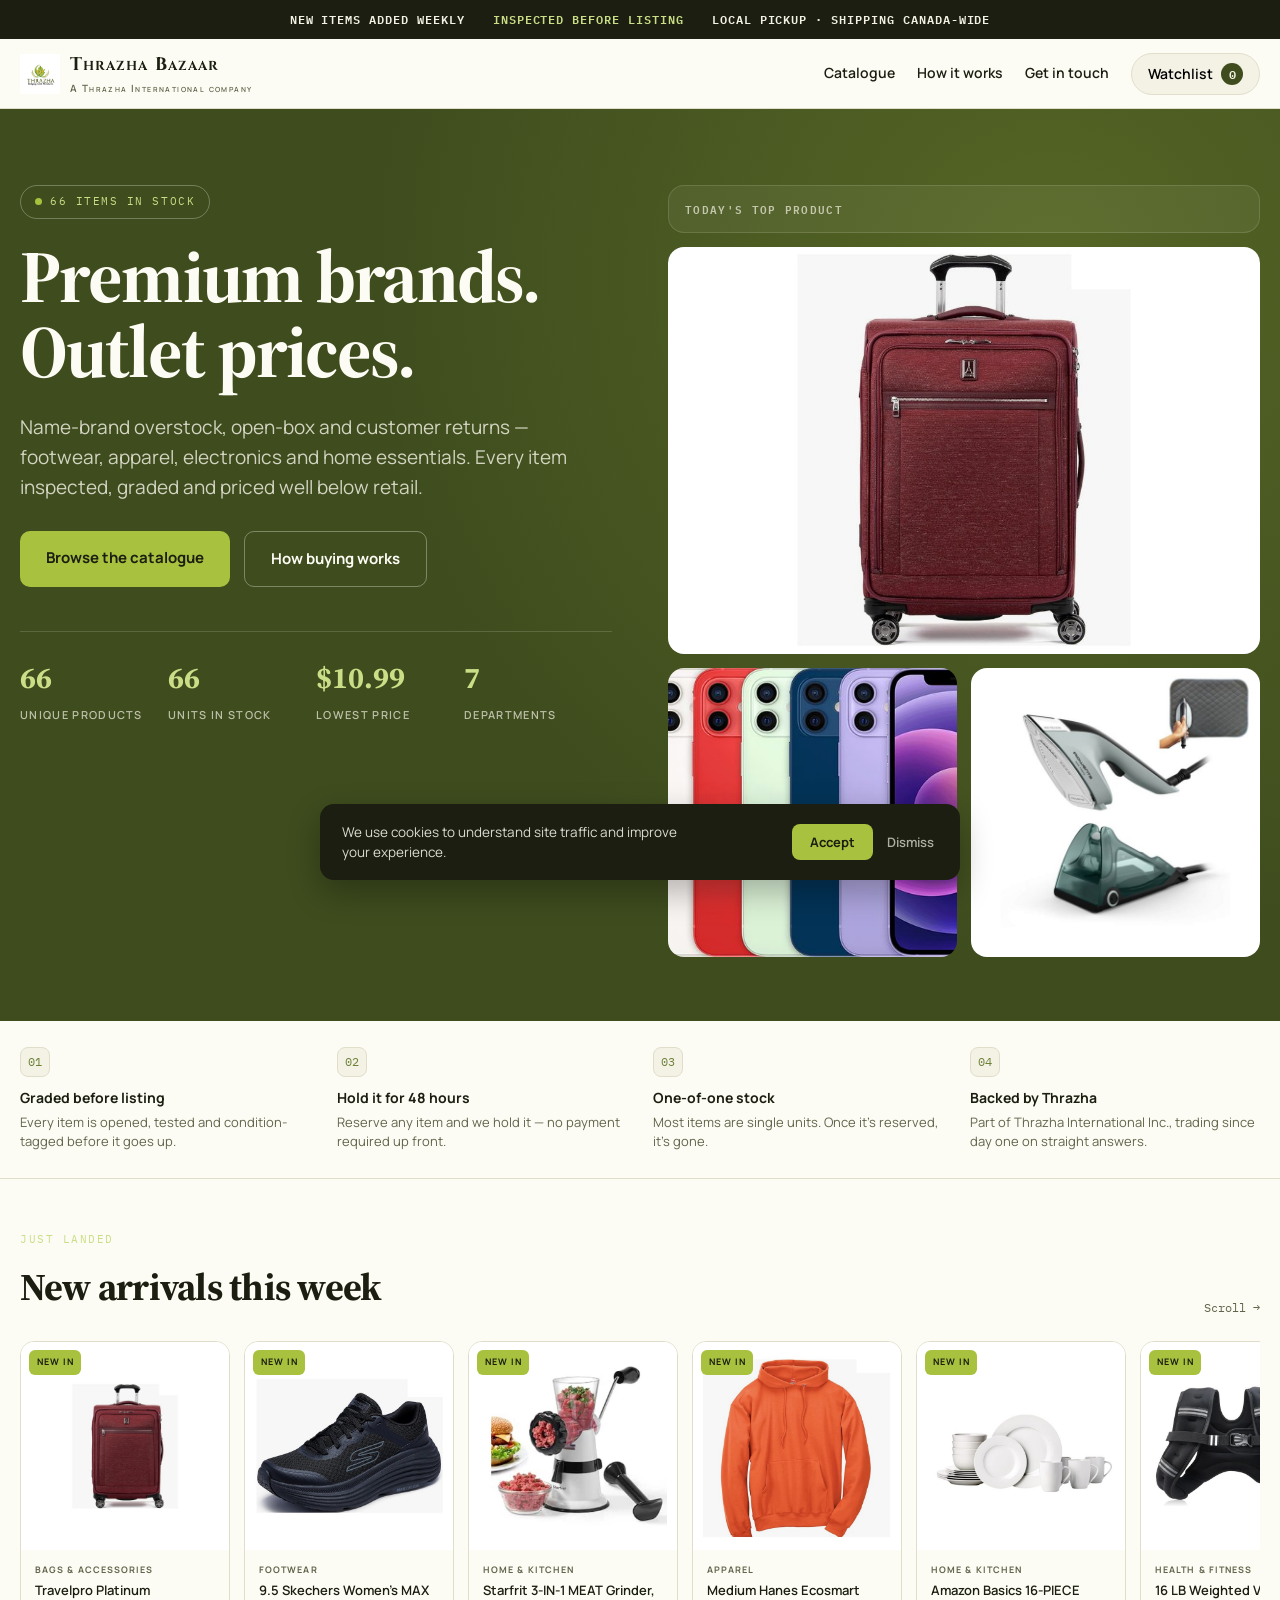
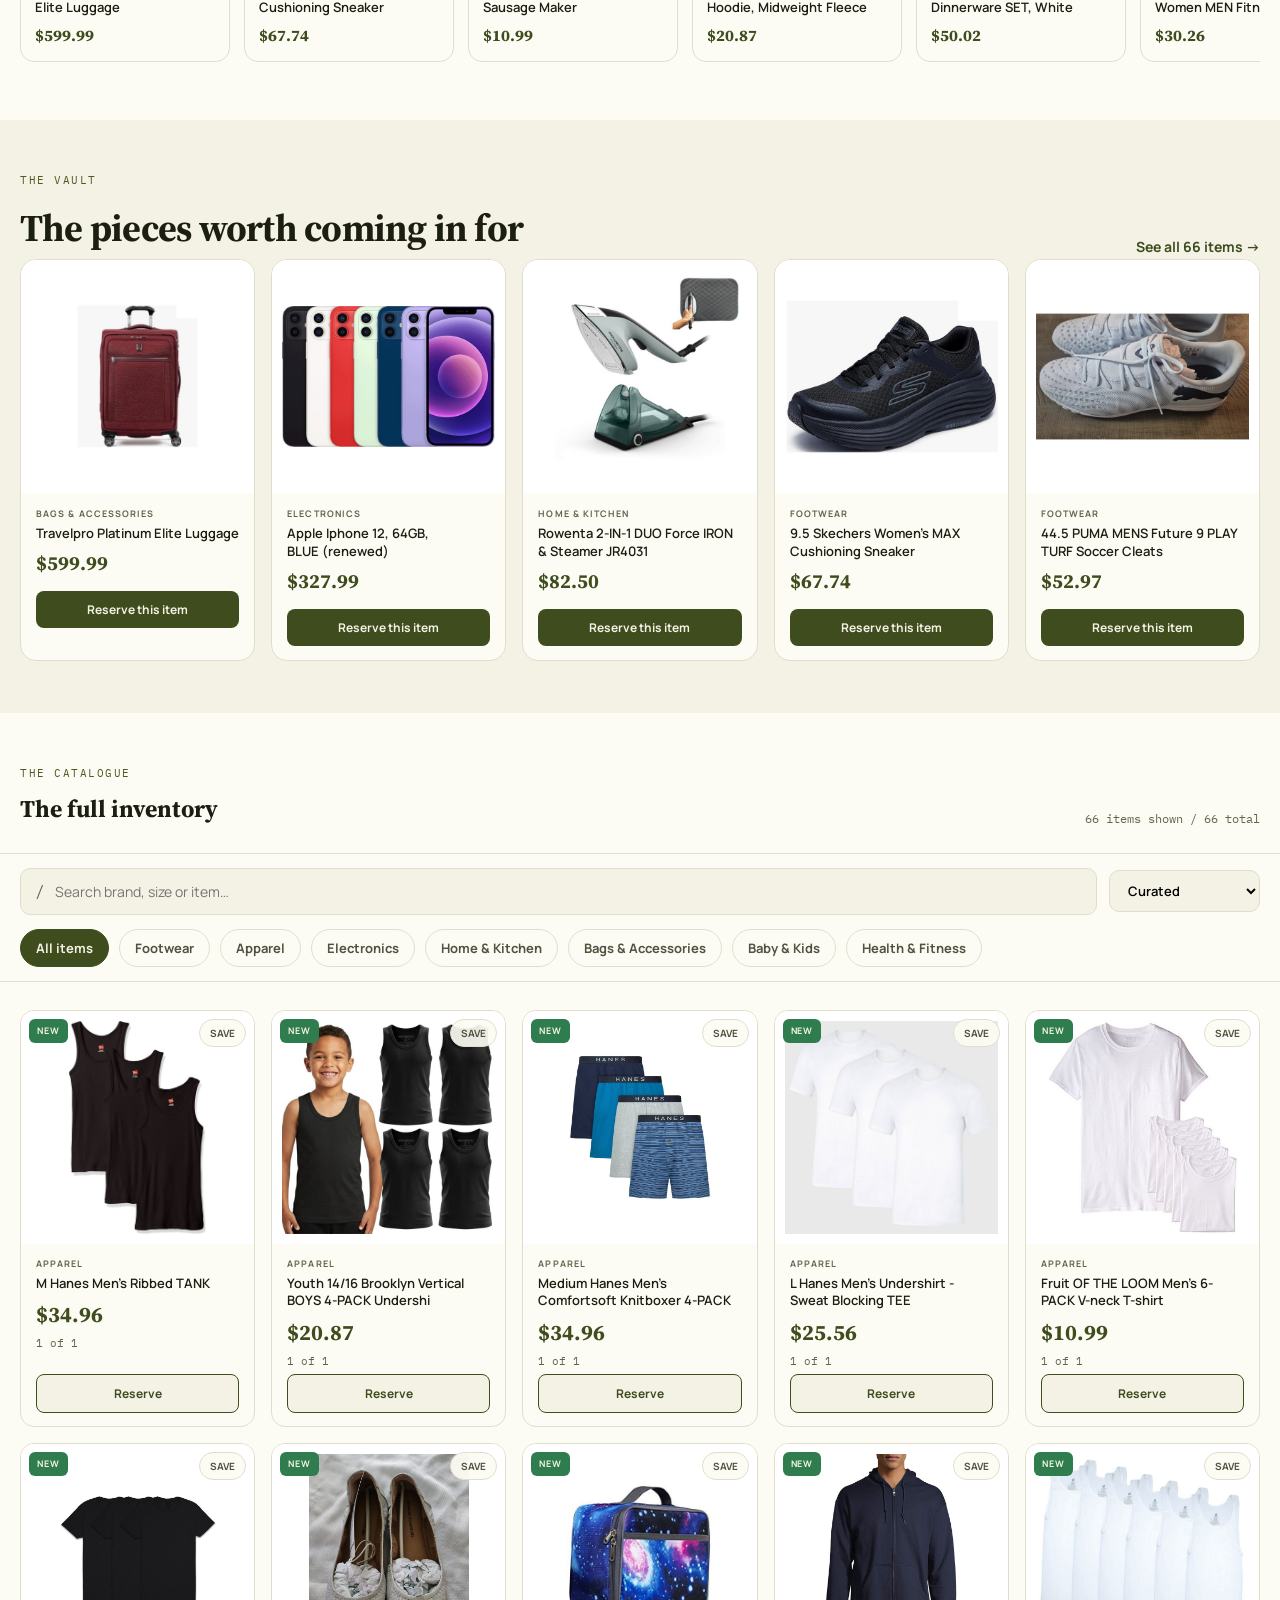
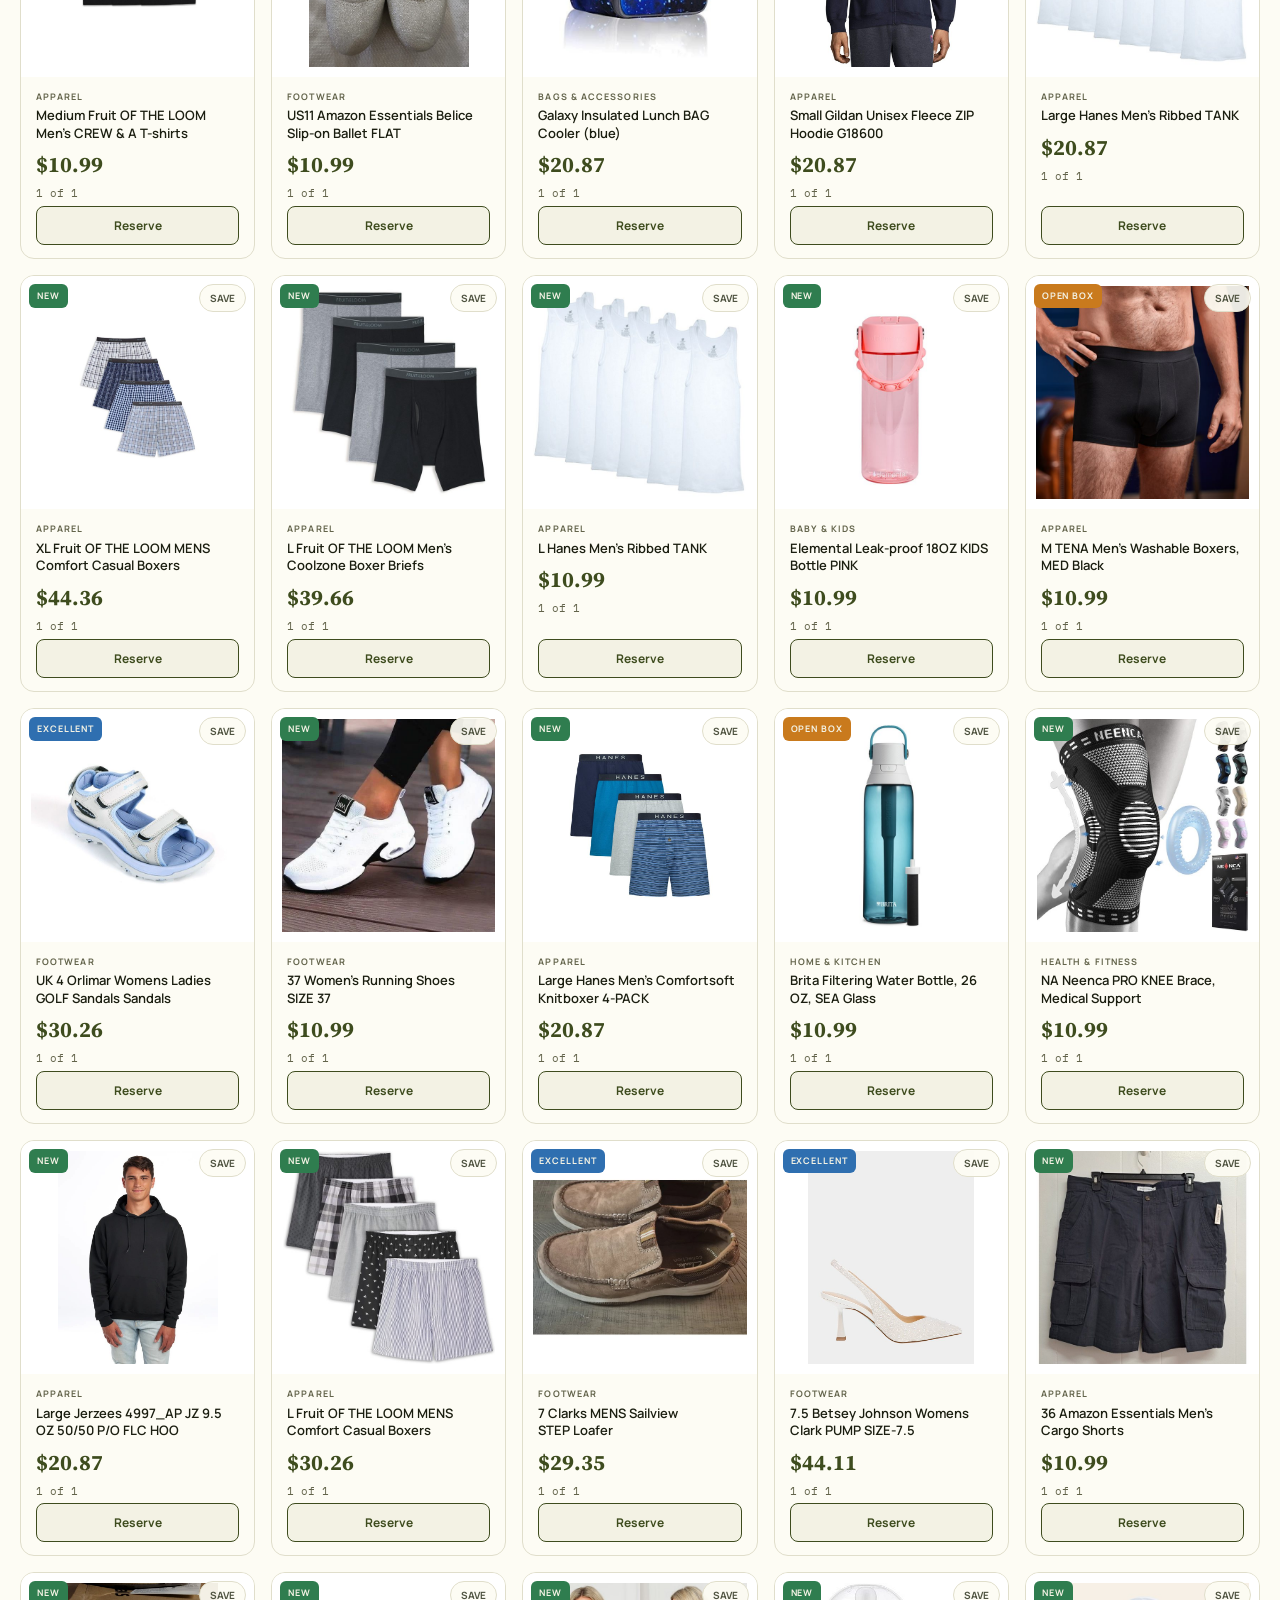
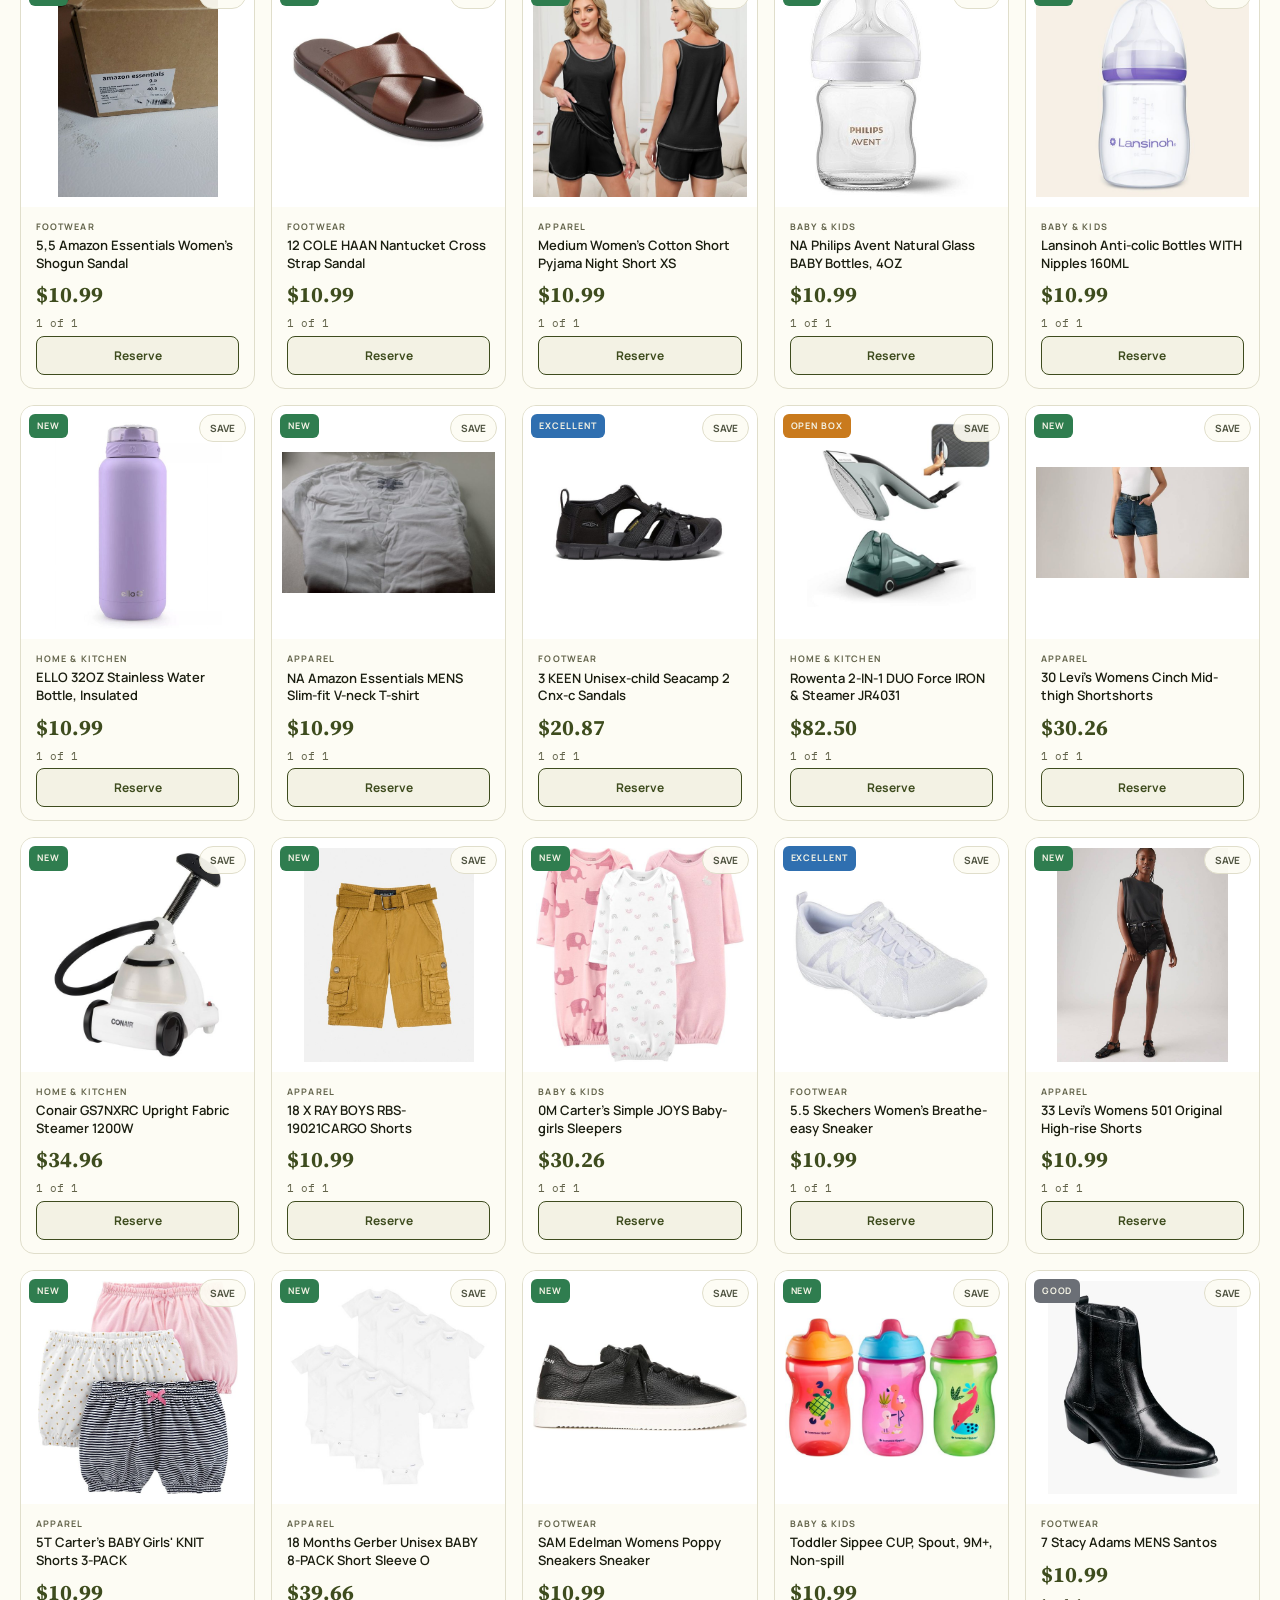
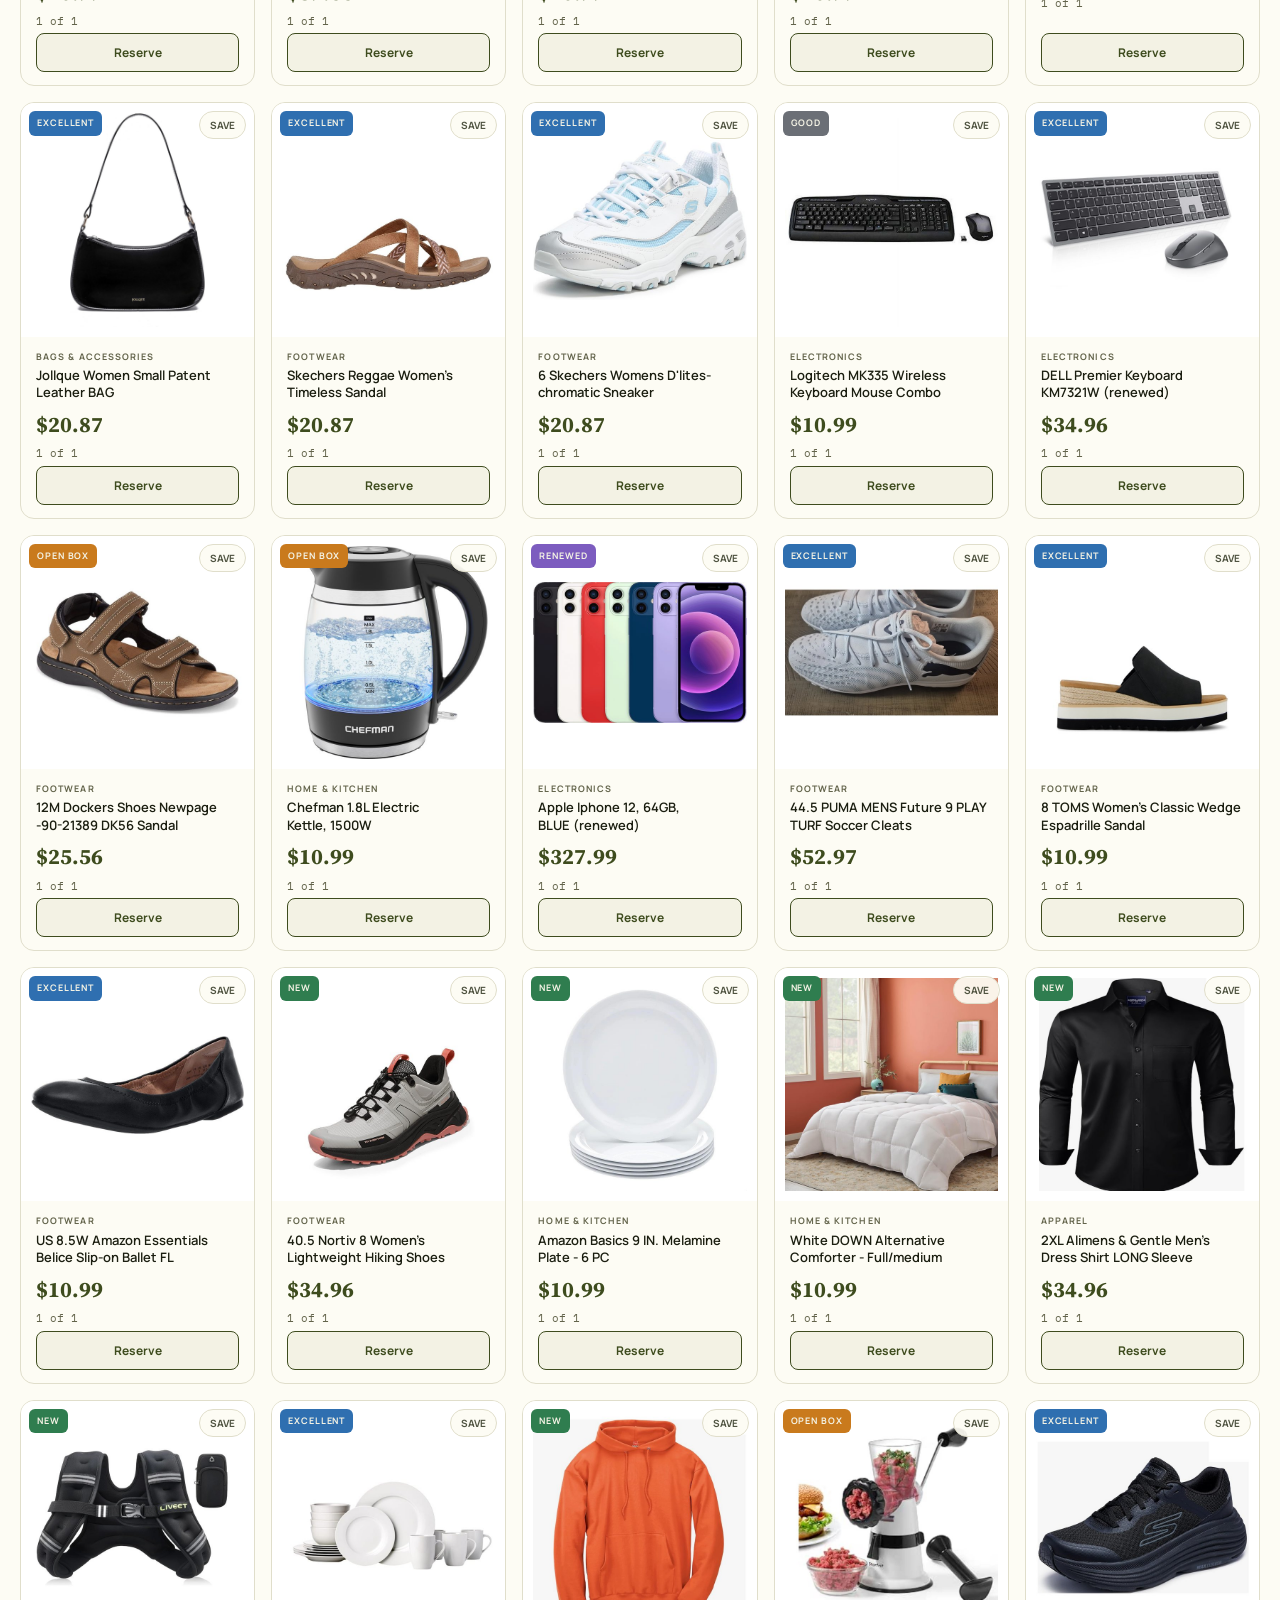
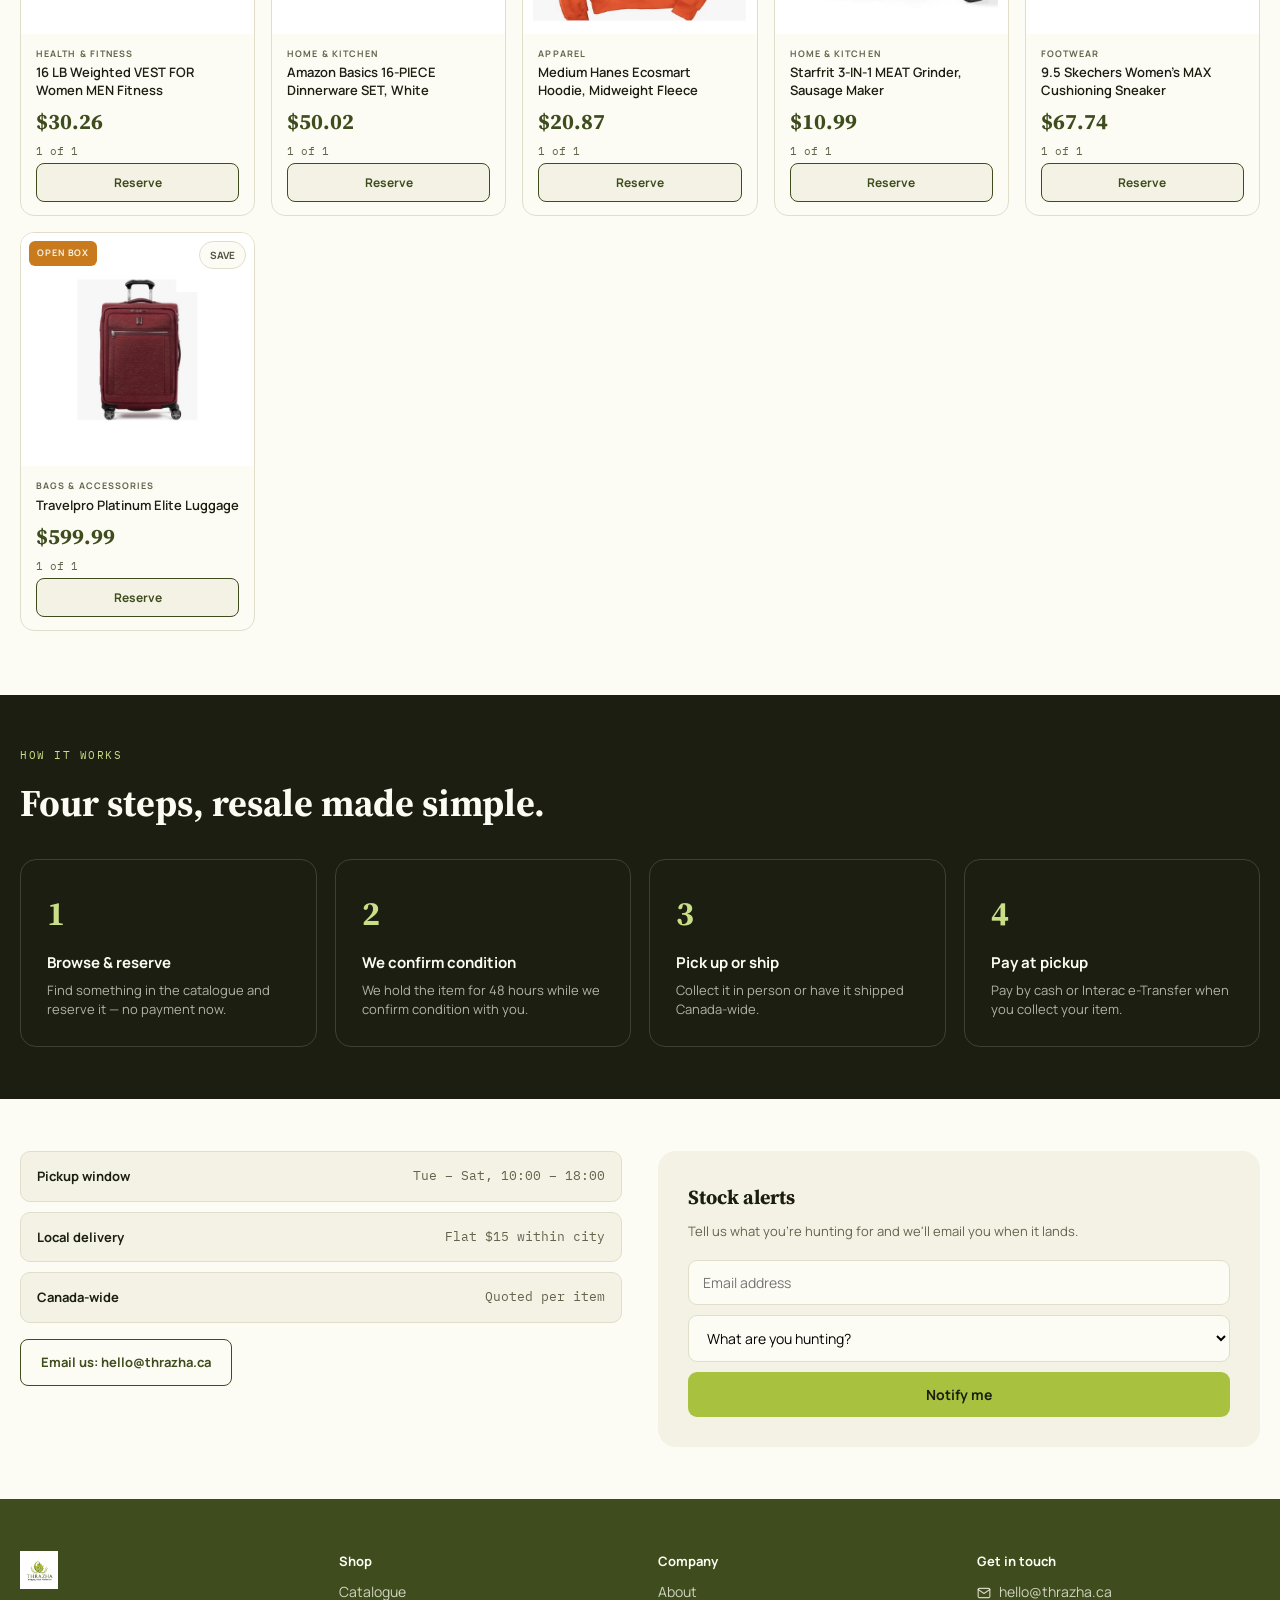
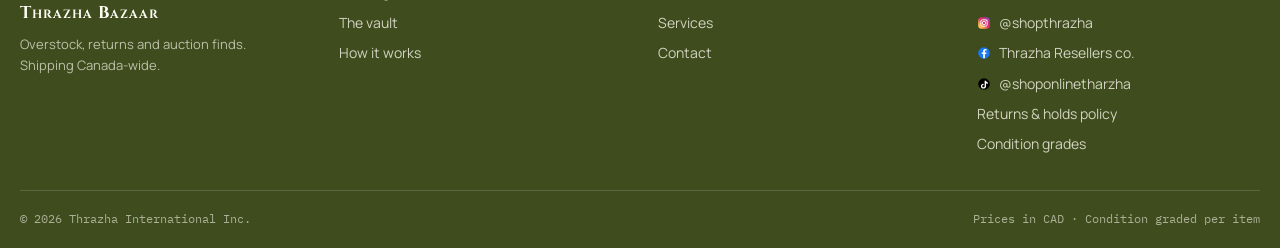
==== commit 41eb2780: "Add Google Tag Manager, GA4, and a cookie consent banner - GTM (GTM-WCBZV6BV) snippet on every page:" ====
--- a/index.html
+++ b/index.html
@@ -1,6 +1,33 @@
 <!DOCTYPE html>
 <html lang="en">
 <head>
+<!-- Google Tag Manager -->
+<script>
+(function(){
+  window.dataLayer = window.dataLayer || [];
+  function gtag(){ window.dataLayer.push(arguments); }
+  window.gtag = gtag;
+  window.__loadAnalytics = function(){
+    if (window.__analyticsLoaded) return;
+    window.__analyticsLoaded = true;
+    (function(w,d,s,l,i){w[l]=w[l]||[];w[l].push({'gtm.start':
+    new Date().getTime(),event:'gtm.js'});var f=d.getElementsByTagName(s)[0],
+    j=d.createElement(s),dl=l!='dataLayer'?'&l='+l:'';j.async=true;j.src=
+    'https://www.googletagmanager.com/gtm.js?id='+i+dl;f.parentNode.insertBefore(j,f);
+    })(window,document,'script','dataLayer','GTM-WCBZV6BV');
+    var ga=document.createElement('script');
+    ga.async=true;
+    ga.src='https://www.googletagmanager.com/gtag/js?id=G-6YBL0Z0S6G';
+    document.head.appendChild(ga);
+    gtag('js', new Date());
+    gtag('config', 'G-6YBL0Z0S6G');
+  };
+  try {
+    if (localStorage.getItem('cookie_consent') === 'accepted') { window.__loadAnalytics(); }
+  } catch(e){}
+})();
+</script>
+<!-- End Google Tag Manager -->
 <meta charset="UTF-8">
 <meta name="viewport" content="width=device-width, initial-scale=1.0">
 <title>Thrazha Bazaar | Overstock, Returns &amp; Auction Finds</title>
@@ -210,6 +237,14 @@
   .footer-grid{gap:26px;}
 }
 
+.cookie-consent{position:fixed;left:20px;right:20px;bottom:20px;z-index:500;max-width:640px;margin:0 auto;background:var(--ink);color:var(--paper);padding:18px 22px;border-radius:14px;box-shadow:0 12px 32px rgba(0,0,0,.28);display:flex;flex-wrap:wrap;align-items:center;justify-content:space-between;gap:14px;}
+.cookie-consent p{margin:0;font-size:13.5px;line-height:1.5;color:rgba(253,252,244,.85);flex:1 1 240px;}
+.cookie-consent-actions{display:flex;gap:10px;align-items:center;flex:0 0 auto;}
+.cookie-consent-actions #cookieAccept{background:var(--leaf);color:var(--ink);border:none;border-radius:8px;padding:9px 18px;font-size:13px;font-weight:700;cursor:pointer;}
+.cookie-consent-actions #cookieAccept:hover{background:var(--leaf-hover);}
+.cookie-consent-actions #cookieDismiss{background:none;border:none;color:rgba(253,252,244,.65);font-size:13px;font-weight:600;cursor:pointer;padding:9px 4px;}
+.cookie-consent-actions #cookieDismiss:hover{color:var(--paper);}
+
 </style>
 <script type="application/ld+json">
 {"@context": "https://schema.org", "@type": "Organization", "name": "Thrazha Bazaar", "url": "https://shop.thrazha.ca", "logo": "https://shop.thrazha.ca/thrazha-logo.png", "email": "hello@thrazha.ca", "parentOrganization": {"@type": "Organization", "name": "Thrazha International Inc.", "url": "https://www.thrazha.ca"}}
@@ -219,6 +254,36 @@
 </script>
 </head>
 <body>
+<!-- Google Tag Manager (noscript) -->
+<noscript><iframe src="https://www.googletagmanager.com/ns.html?id=GTM-WCBZV6BV"
+height="0" width="0" style="display:none;visibility:hidden"></iframe></noscript>
+<!-- End Google Tag Manager (noscript) -->
+<div id="cookieConsent" class="cookie-consent" hidden>
+  <p>We use cookies to understand site traffic and improve your experience.</p>
+  <div class="cookie-consent-actions">
+    <button type="button" id="cookieAccept">Accept</button>
+    <button type="button" id="cookieDismiss">Dismiss</button>
+  </div>
+</div>
+<script>
+(function(){
+  try {
+    var consent = localStorage.getItem('cookie_consent');
+    var dismissed = sessionStorage.getItem('cookie_dismissed');
+    var banner = document.getElementById('cookieConsent');
+    if (consent !== 'accepted' && !dismissed) { banner.hidden = false; }
+    document.getElementById('cookieAccept').addEventListener('click', function(){
+      try { localStorage.setItem('cookie_consent', 'accepted'); } catch(e){}
+      banner.hidden = true;
+      if (window.__loadAnalytics) window.__loadAnalytics();
+    });
+    document.getElementById('cookieDismiss').addEventListener('click', function(){
+      try { sessionStorage.setItem('cookie_dismissed', '1'); } catch(e){}
+      banner.hidden = true;
+    });
+  } catch(e){}
+})();
+</script>
 
 <div class="announce">
   <span>New items added weekly</span>
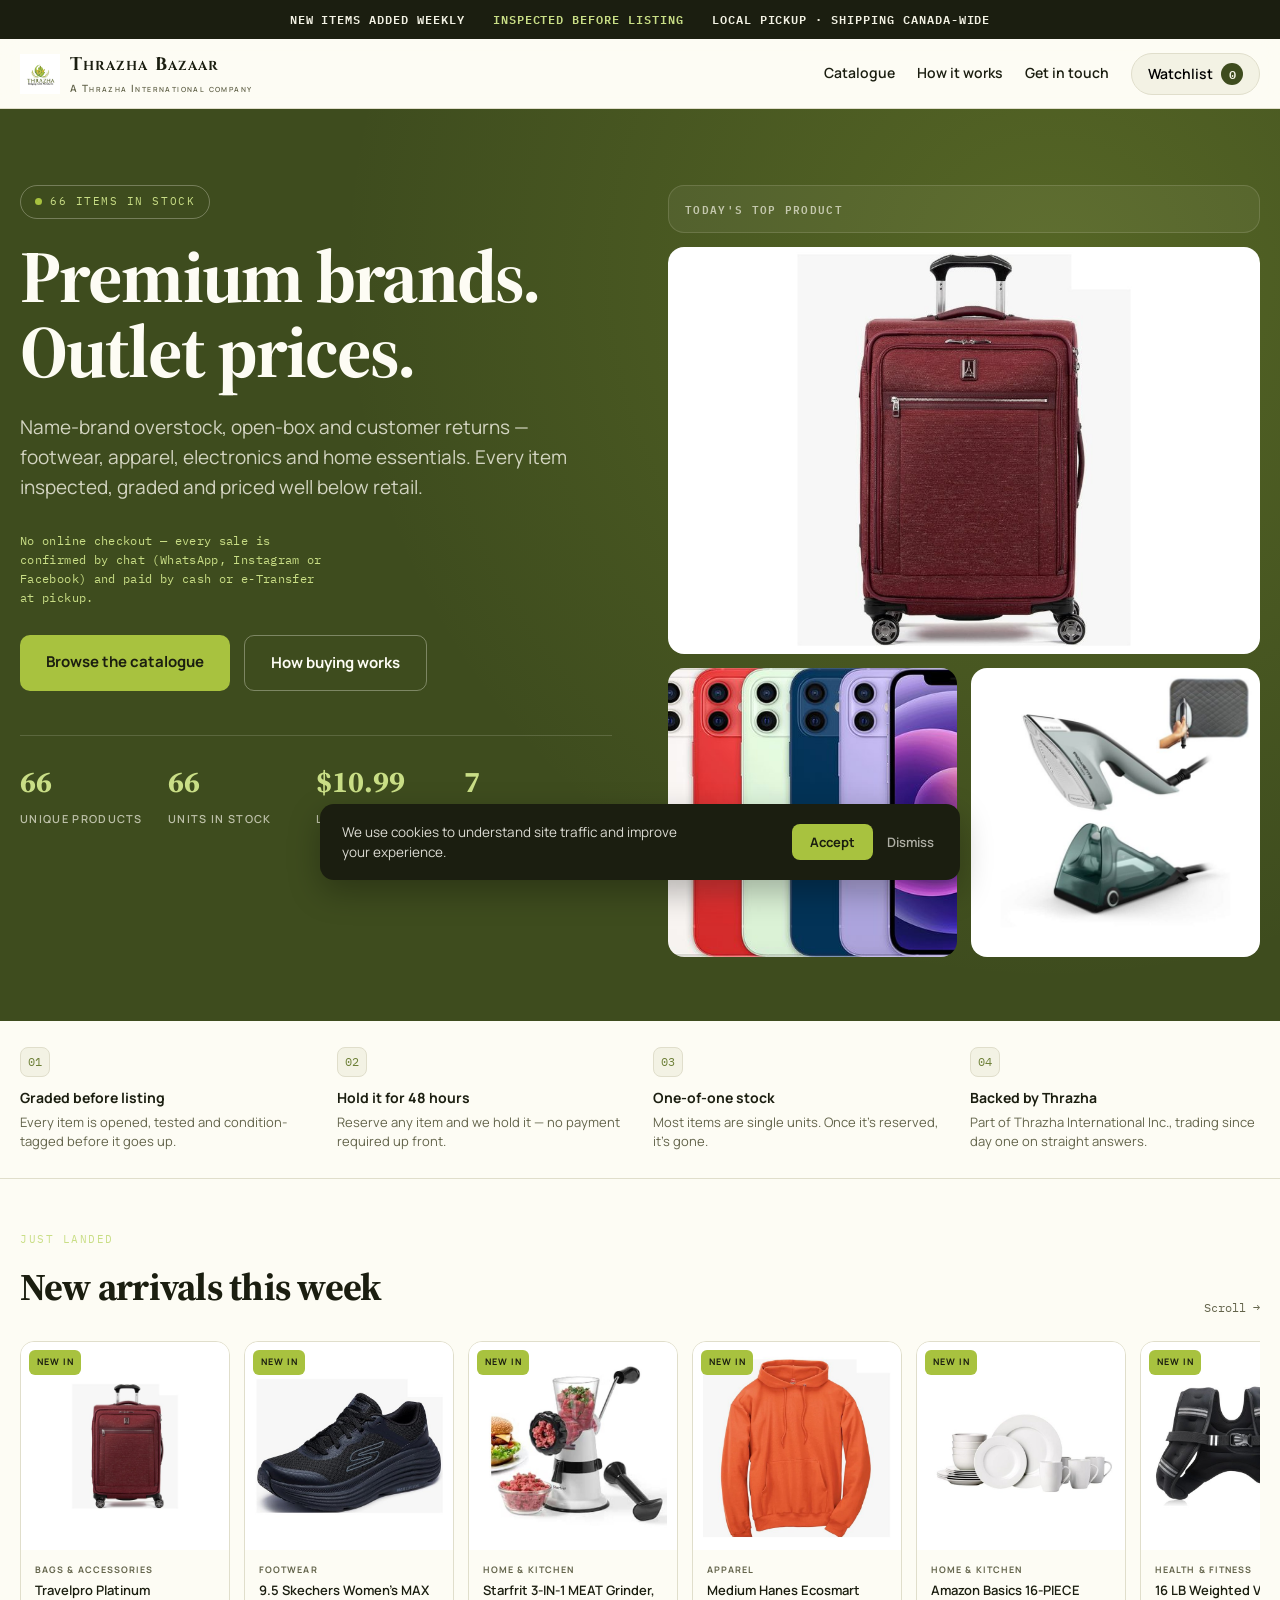
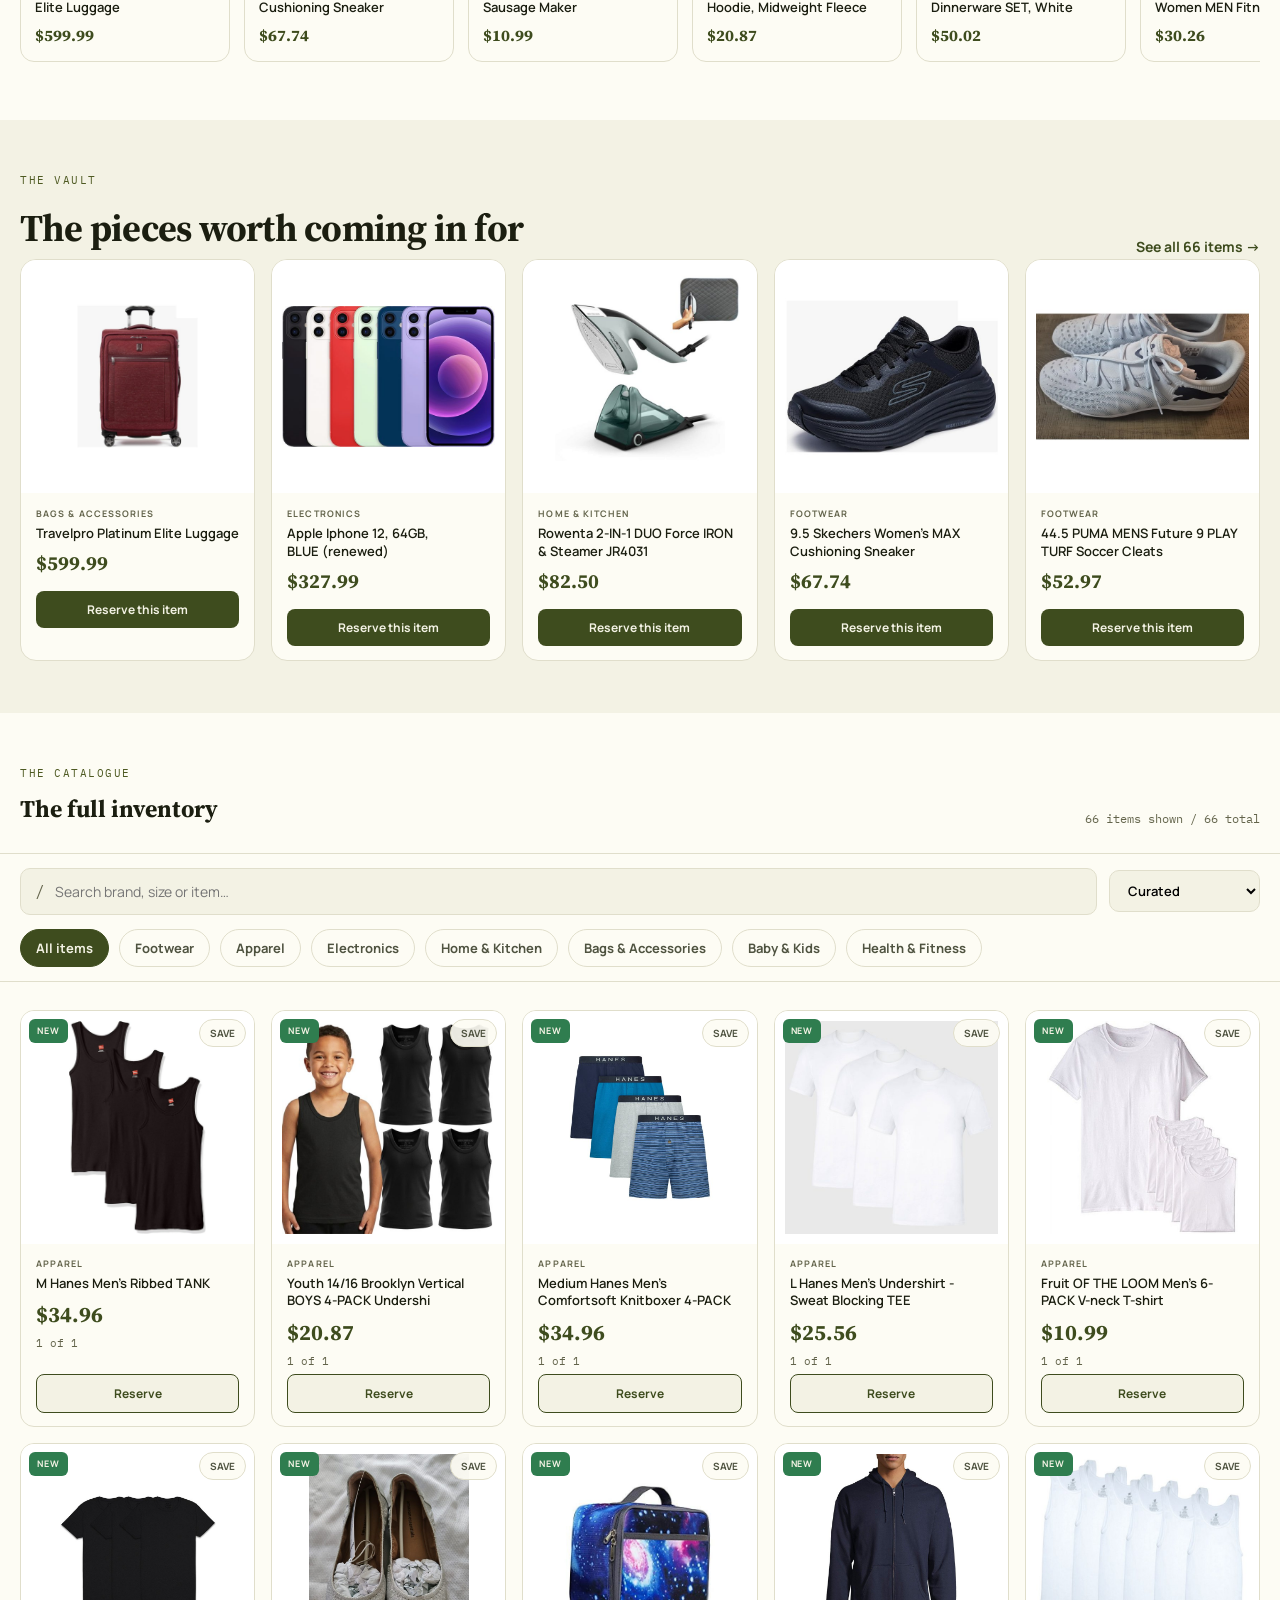
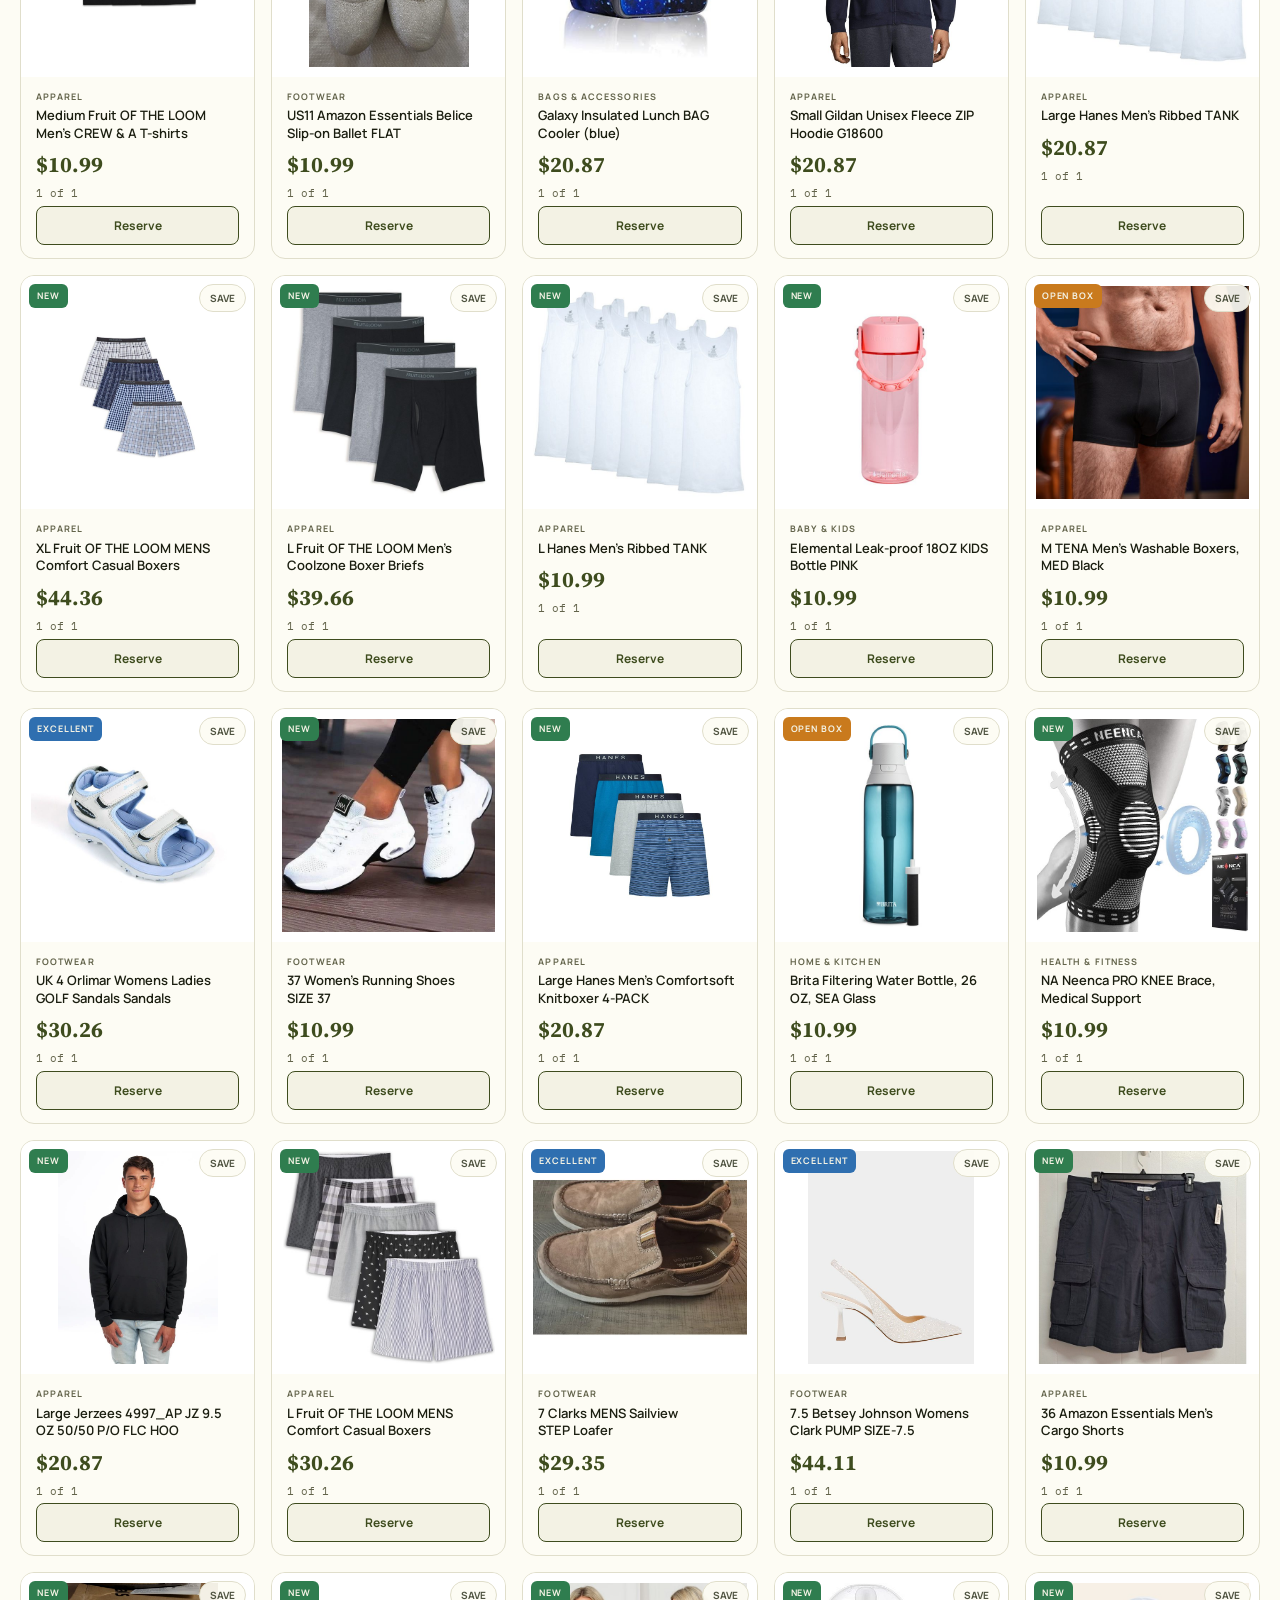
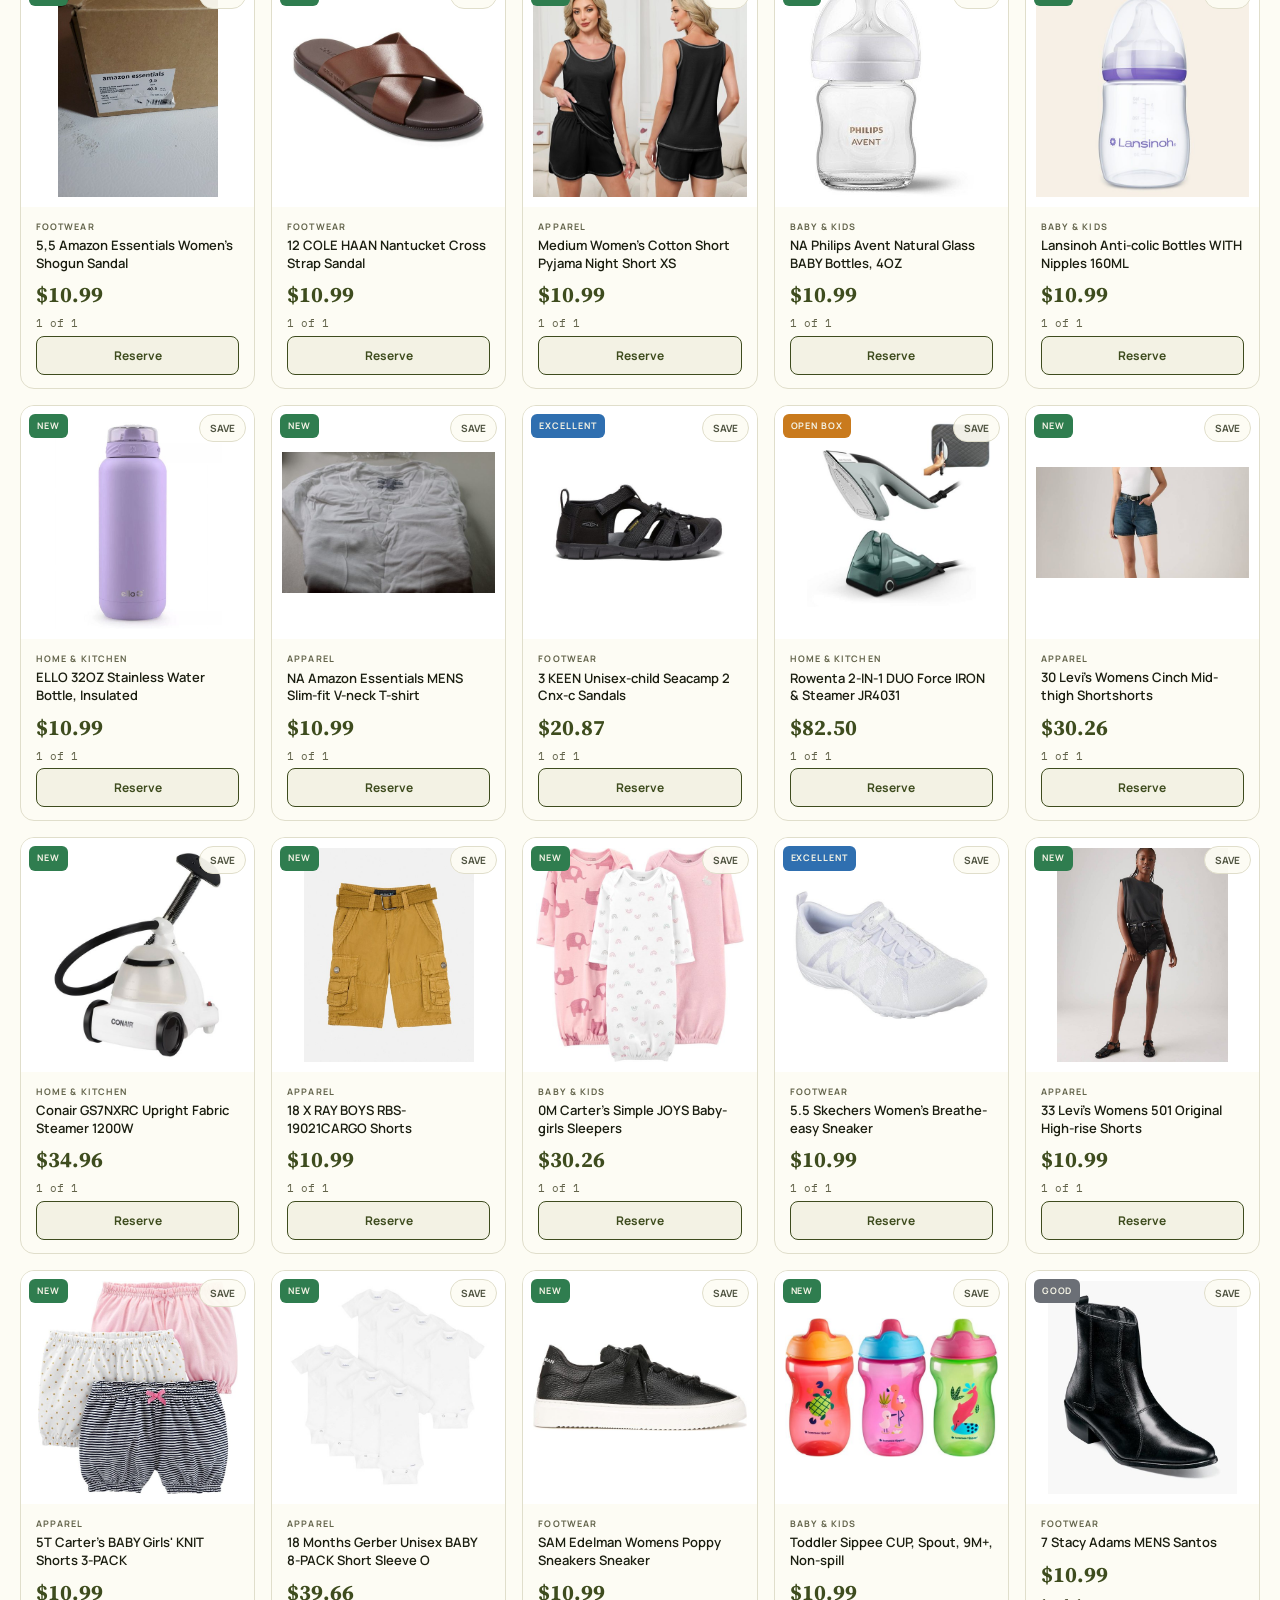
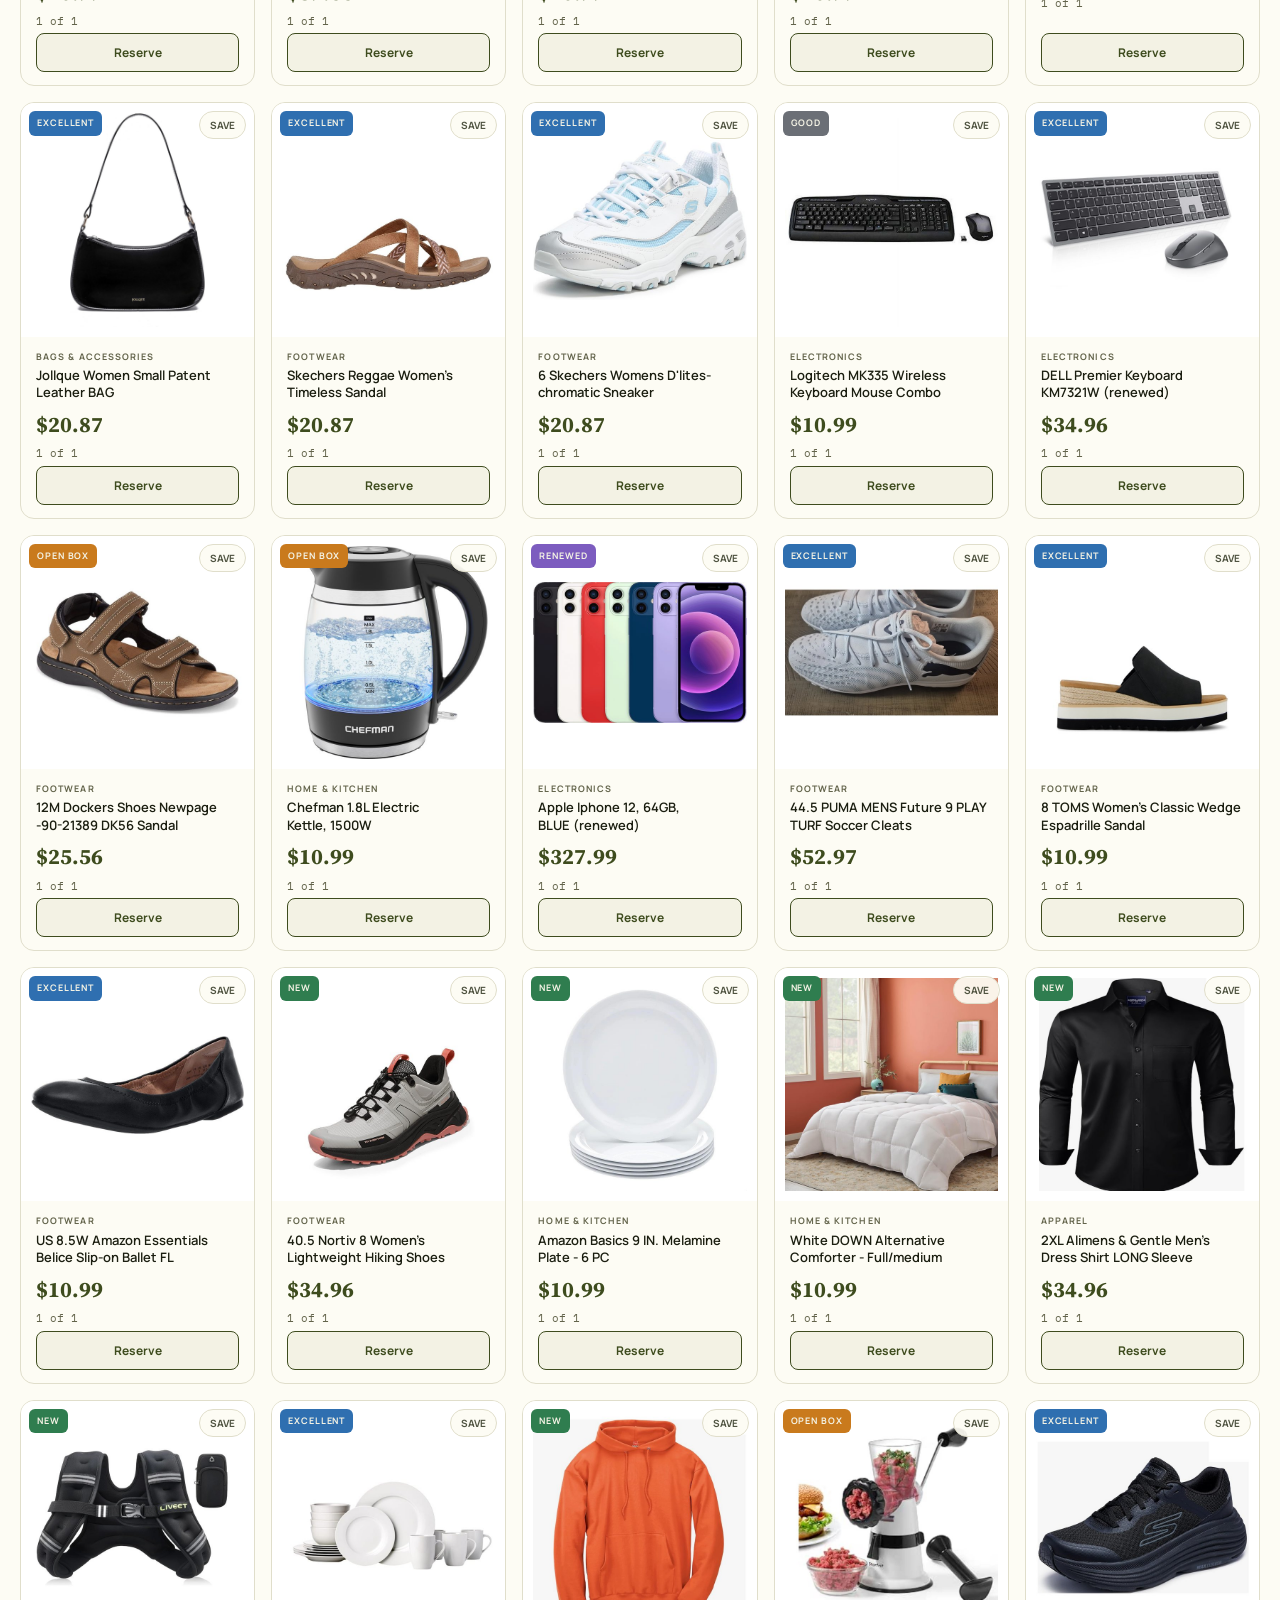
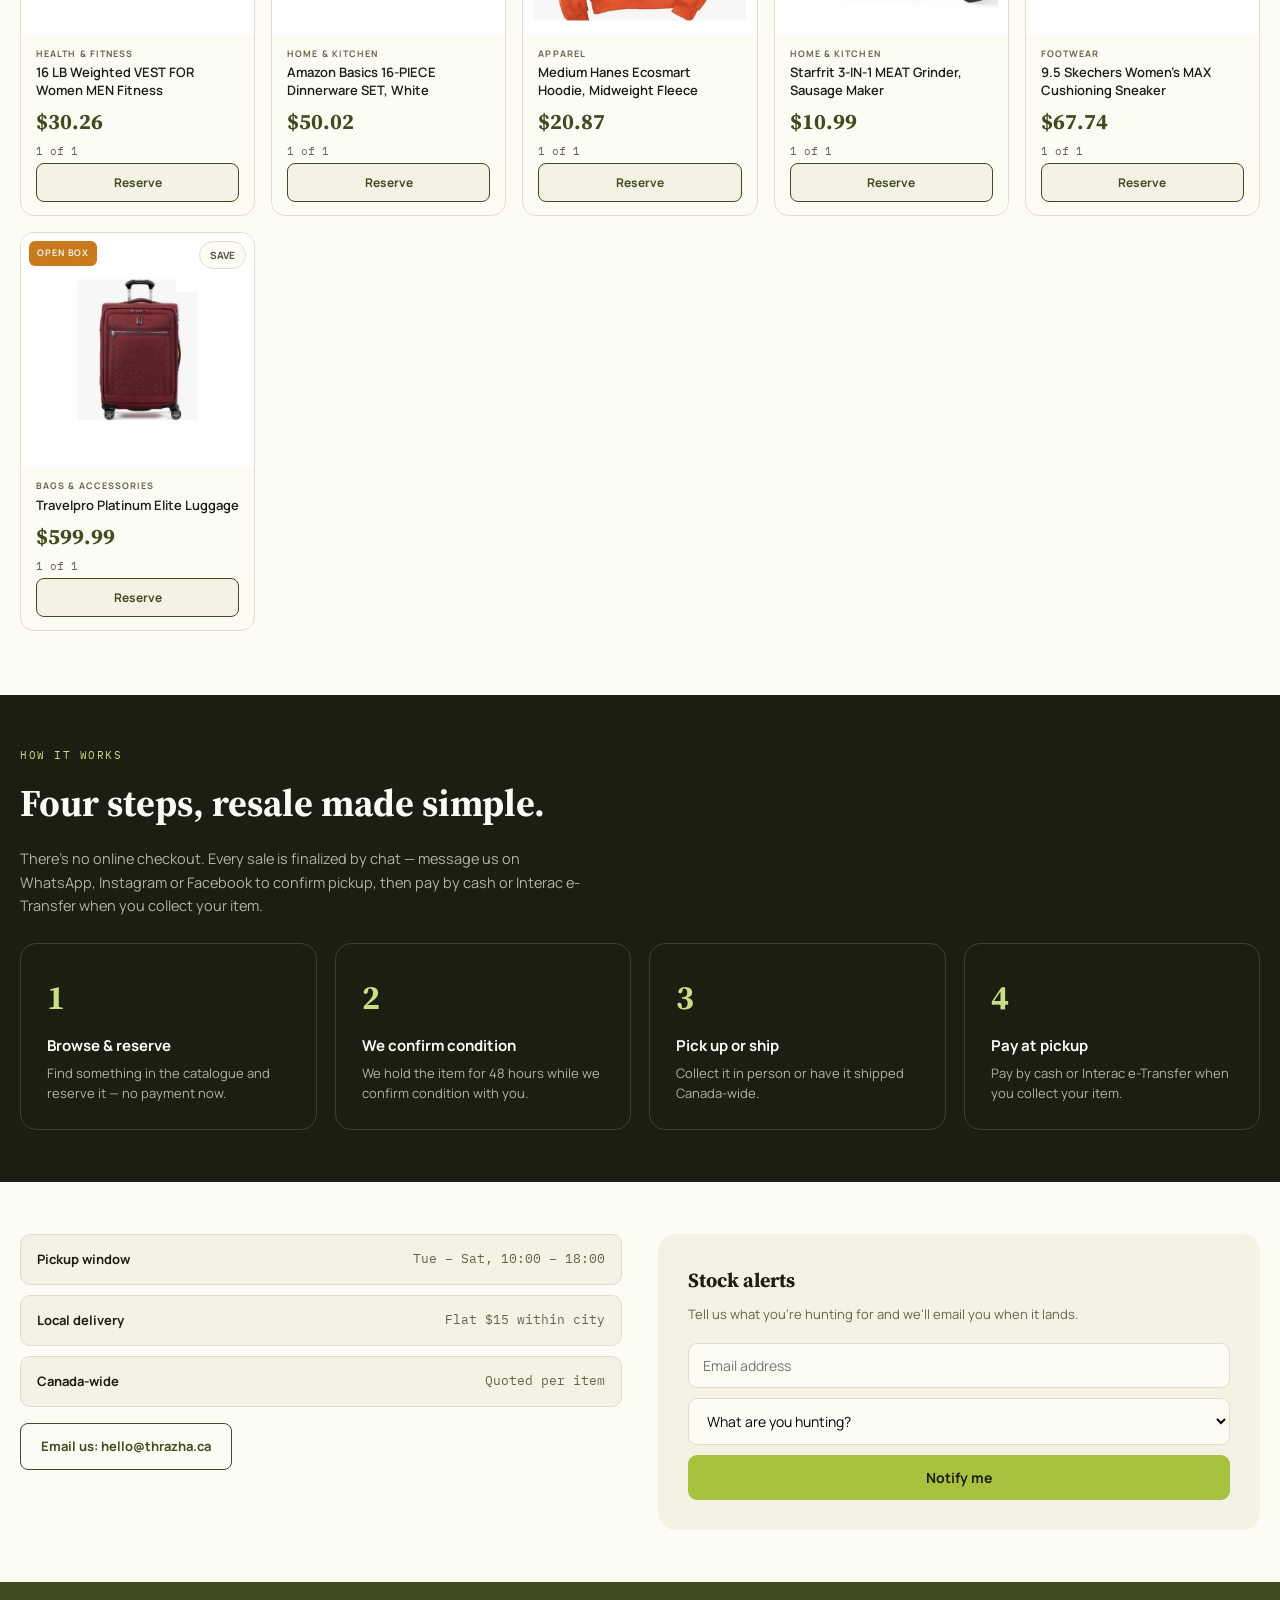
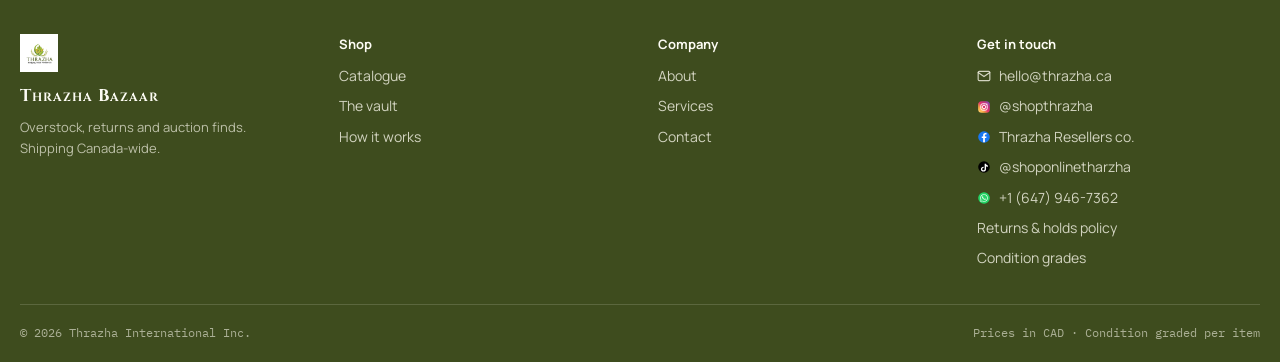
==== commit 26ff46c6: "Clarify no online checkout — sales finalized via chat, paid at pickup - Add WhatsApp link/icon to fo" ====
--- a/index.html
+++ b/index.html
@@ -89,6 +89,7 @@
 .eyebrow-pill .dot{width:7px;height:7px;border-radius:999px;background:var(--leaf);}
 .hero h1{color:var(--paper);font-size:clamp(40px,6.4vw,74px);line-height:1.02;letter-spacing:-.025em;margin-bottom:22px;}
 .hero-body{color:rgba(243,242,228,.82);font-size:clamp(16px,1.6vw,19px);line-height:1.6;max-width:46ch;margin-bottom:28px;}
+.hero-note{font-family:'IBM Plex Mono',monospace;font-size:12px;letter-spacing:.03em;line-height:1.6;color:var(--leaf-light);max-width:46ch;margin-bottom:28px;}
 .hero-buttons{display:flex;gap:14px;flex-wrap:wrap;margin-bottom:44px;}
 .btn-primary{background:var(--leaf);color:var(--ink);border-radius:10px;padding:15px 26px;font-weight:700;font-size:15px;}
 .btn-primary:hover{background:var(--leaf-hover);}
@@ -179,7 +180,8 @@
 .btn-clear{background:var(--olive);color:var(--paper-sunk);border:none;border-radius:8px;padding:10px 20px;font-size:13px;font-weight:700;cursor:pointer;}
 
 .how-it-works{background:var(--ink);padding:52px 20px;max-width:1280px;margin:0 auto;border-radius:0;}
-.how-it-works h2{color:var(--paper);font-size:clamp(26px,3.2vw,38px);margin-bottom:26px;}
+.how-it-works h2{color:var(--paper);font-size:clamp(26px,3.2vw,38px);margin-bottom:14px;}
+.how-it-works-note{color:rgba(243,242,228,.7);font-size:14.5px;line-height:1.6;max-width:64ch;margin-bottom:26px;}
 .steps{display:grid;grid-template-columns:repeat(auto-fit,minmax(240px,1fr));gap:18px;}
 .step{border:1px solid rgba(243,242,236,.16);border-radius:16px;padding:26px;}
 .step-num{font-family:'Source Serif 4',serif;font-weight:700;font-size:34px;color:var(--leaf-light);margin-bottom:10px;}
@@ -228,6 +230,9 @@
 .btn-hold{background:var(--olive);color:var(--paper-sunk);border:none;border-radius:9px;padding:14px;font-weight:700;font-size:14px;cursor:pointer;margin-top:4px;}
 .btn-hold:hover{background:var(--olive-mid);}
 .sheet-fineprint{font-size:12px;color:var(--meta-muted);text-align:center;margin-top:4px;}
+.sheet-contact-line{font-size:12.5px;color:var(--meta-muted);text-align:center;margin-top:8px;}
+.sheet-contact-line a{color:var(--olive);font-weight:700;}
+.sheet-contact-line a:hover{color:var(--olive-mid);}
 .sheet-done{padding:36px 24px;text-align:center;}
 .done-title{font-size:18px;font-weight:700;margin-bottom:8px;}
 .done-body{font-size:14px;color:var(--meta-muted);margin-bottom:20px;}
@@ -237,6 +242,7 @@
   .footer-grid{gap:26px;}
 }
 
+.cookie-consent[hidden]{display:none;}
 .cookie-consent{position:fixed;left:20px;right:20px;bottom:20px;z-index:500;max-width:640px;margin:0 auto;background:var(--ink);color:var(--paper);padding:18px 22px;border-radius:14px;box-shadow:0 12px 32px rgba(0,0,0,.28);display:flex;flex-wrap:wrap;align-items:center;justify-content:space-between;gap:14px;}
 .cookie-consent p{margin:0;font-size:13.5px;line-height:1.5;color:rgba(253,252,244,.85);flex:1 1 240px;}
 .cookie-consent-actions{display:flex;gap:10px;align-items:center;flex:0 0 auto;}
@@ -319,6 +325,7 @@
       <p class="hero-body">Name-brand overstock, open-box and customer returns —
       footwear, apparel, electronics and home essentials. Every item inspected, graded and
       priced well below retail.</p>
+      <p class="hero-note">No online checkout — every sale is confirmed by chat (WhatsApp, Instagram or Facebook) and paid by cash or e-Transfer at pickup.</p>
       <div class="hero-buttons">
         <a href="#catalogue" class="btn-primary">Browse the catalogue</a>
         <a href="#how-it-works" class="btn-secondary">How buying works</a>
@@ -1373,6 +1380,7 @@
 <section class="how-it-works" id="how-it-works">
   <p class="eyebrow eyebrow-dark">HOW IT WORKS</p>
   <h2>Four steps, resale made simple.</h2>
+  <p class="how-it-works-note">There's no online checkout. Every sale is finalized by chat — message us on WhatsApp, Instagram or Facebook to confirm pickup, then pay by cash or Interac e-Transfer when you collect your item.</p>
   <div class="steps">
     <div class="step"><div class="step-num">1</div><p class="step-title">Browse &amp; reserve</p><p class="step-body">Find something in the catalogue and reserve it — no payment now.</p></div>
     <div class="step"><div class="step-num">2</div><p class="step-title">We confirm condition</p><p class="step-body">We hold the item for 48 hours while we confirm condition with you.</p></div>
@@ -1429,6 +1437,7 @@
       <a href="https://www.instagram.com/shopthrazha" target="_blank" rel="noopener noreferrer" class="icon-link"><svg width="14" height="14" viewBox="0 0 24 24" aria-hidden="true"><defs><linearGradient id="igGrad" x1="0%" y1="100%" x2="100%" y2="0%"><stop offset="0%" stop-color="#FFDC80"></stop><stop offset="25%" stop-color="#FCAF45"></stop><stop offset="50%" stop-color="#E1306C"></stop><stop offset="75%" stop-color="#C13584"></stop><stop offset="100%" stop-color="#5B51D8"></stop></linearGradient></defs><rect x="2" y="2" width="20" height="20" rx="6" fill="url(#igGrad)"></rect><rect x="6.5" y="6.5" width="11" height="11" rx="3.2" fill="none" stroke="#fff" stroke-width="1.6"></rect><circle cx="12" cy="12" r="3" fill="none" stroke="#fff" stroke-width="1.6"></circle><circle cx="17" cy="7" r="1.1" fill="#fff"></circle></svg>@shopthrazha</a>
       <a href="https://www.facebook.com/profile.php?id=61594140120148" target="_blank" rel="noopener noreferrer" class="icon-link"><svg width="14" height="14" viewBox="0 0 24 24" aria-hidden="true"><circle cx="12" cy="12" r="10" fill="#1877F2"></circle><path d="M13.5 21v-7.2h2.4l.36-2.8h-2.76V9.1c0-.81.22-1.36 1.39-1.36h1.48V5.2C15.98 5.14 15.12 5 14.1 5c-2.1 0-3.54 1.28-3.54 3.63v2.37H8.1v2.8h2.46V21h2.94z" fill="#fff"></path></svg>Thrazha Resellers co.</a>
       <a href="https://www.tiktok.com/@shoponlinetharzha" target="_blank" rel="noopener noreferrer" class="icon-link"><svg width="14" height="14" viewBox="0 0 24 24" aria-hidden="true"><circle cx="12" cy="12" r="10" fill="#000"></circle><path d="M15.5 6.5c.4 1.6 1.6 2.7 3.2 2.9v2.1c-1.1 0-2.2-.3-3.2-.9v5.1c0 2.6-2.1 4.2-4.4 4.2-2.6 0-4.4-1.9-4.4-4.2 0-2.5 2.1-4.3 4.6-4.1v2.2c-1.1-.2-2.3.6-2.3 1.9 0 1.1.9 1.9 2 1.9 1.2 0 2.1-.9 2.1-2.3V6.5h2.4z" fill="#fff"></path></svg>@shoponlinetharzha</a>
+      <a href="https://wa.me/message/BVG7PXCW2BEEN1" target="_blank" rel="noopener noreferrer" class="icon-link"><svg width="14" height="14" viewBox="0 0 24 24" aria-hidden="true"><circle cx="12" cy="12" r="10" fill="#25D366"></circle><path d="M12.02 5.5c-3.6 0-6.52 2.92-6.52 6.52 0 1.15.3 2.27.87 3.26L5.5 18.5l3.34-.87a6.5 6.5 0 0 0 3.18.83h.01c3.6 0 6.52-2.92 6.52-6.52 0-1.74-.68-3.38-1.91-4.61a6.48 6.48 0 0 0-4.61-1.91zm0 11.93h-.01a5.4 5.4 0 0 1-2.76-.76l-.2-.12-2.05.54.55-2-.13-.2a5.4 5.4 0 0 1-.82-2.86 5.42 5.42 0 0 1 9.24-3.83 5.38 5.38 0 0 1 1.59 3.83c0 2.99-2.43 5.4-5.41 5.4zm2.96-4.05c-.16-.08-.96-.47-1.11-.53-.15-.05-.26-.08-.37.08-.11.16-.42.53-.52.64-.09.11-.19.12-.35.04-.16-.08-.68-.25-1.29-.8-.48-.42-.8-.95-.9-1.11-.09-.16-.01-.25.07-.32.07-.07.16-.19.24-.28.08-.1.11-.16.16-.27.05-.11.03-.2-.01-.28-.04-.08-.37-.89-.51-1.22-.13-.32-.27-.28-.37-.28-.1-.01-.2-.01-.31-.01-.11 0-.28.04-.43.2-.15.16-.56.55-.56 1.34s.58 1.55.66 1.66c.08.11 1.14 1.74 2.76 2.44.39.17.69.27.92.34.39.12.74.11 1.02.06.31-.05.96-.39 1.09-.77.14-.38.14-.7.1-.77-.04-.07-.15-.11-.31-.19z" fill="#fff"></path></svg>+1 (647) 946-7362</a>
       <a href="returns.html">Returns &amp; holds policy</a>
       <a href="conditions.html">Condition grades</a>
     </div>
@@ -1461,13 +1470,15 @@
         </select>
         <textarea placeholder="Anything we should know? (optional)" id="rNote" rows="3"></textarea>
         <button type="submit" class="btn-hold">Hold this item for 48 hours</button>
-        <p class="sheet-fineprint">No payment now. We confirm condition first.</p>
+        <p class="sheet-fineprint">No online checkout, no payment now. After reserving, message us on WhatsApp, Instagram or Facebook to confirm pickup and payment details.</p>
+        <p class="sheet-contact-line">WhatsApp <a href="https://wa.me/message/BVG7PXCW2BEEN1" target="_blank" rel="noopener noreferrer">+1 (647) 946-7362</a> &middot; <a href="mailto:hello@thrazha.ca">hello@thrazha.ca</a></p>
       </form>
     </div>
     <div class="sheet-done" id="sheetDone" hidden>
       <p class="done-title">Held for 48 hours.</p>
-      <p class="done-body">We've opened an email to our team with your details — send it and
-      we'll confirm within one business day.</p>
+      <p class="done-body">We've opened an email to our team with your details — send it, or message
+      us on WhatsApp, Instagram or Facebook, and we'll confirm pickup and payment within one business day.</p>
+      <p class="sheet-contact-line">WhatsApp <a href="https://wa.me/message/BVG7PXCW2BEEN1" target="_blank" rel="noopener noreferrer">+1 (647) 946-7362</a> &middot; <a href="mailto:hello@thrazha.ca">hello@thrazha.ca</a></p>
       <button class="btn-outline-dark" id="sheetDoneClose" type="button">Close</button>
     </div>
   </div>
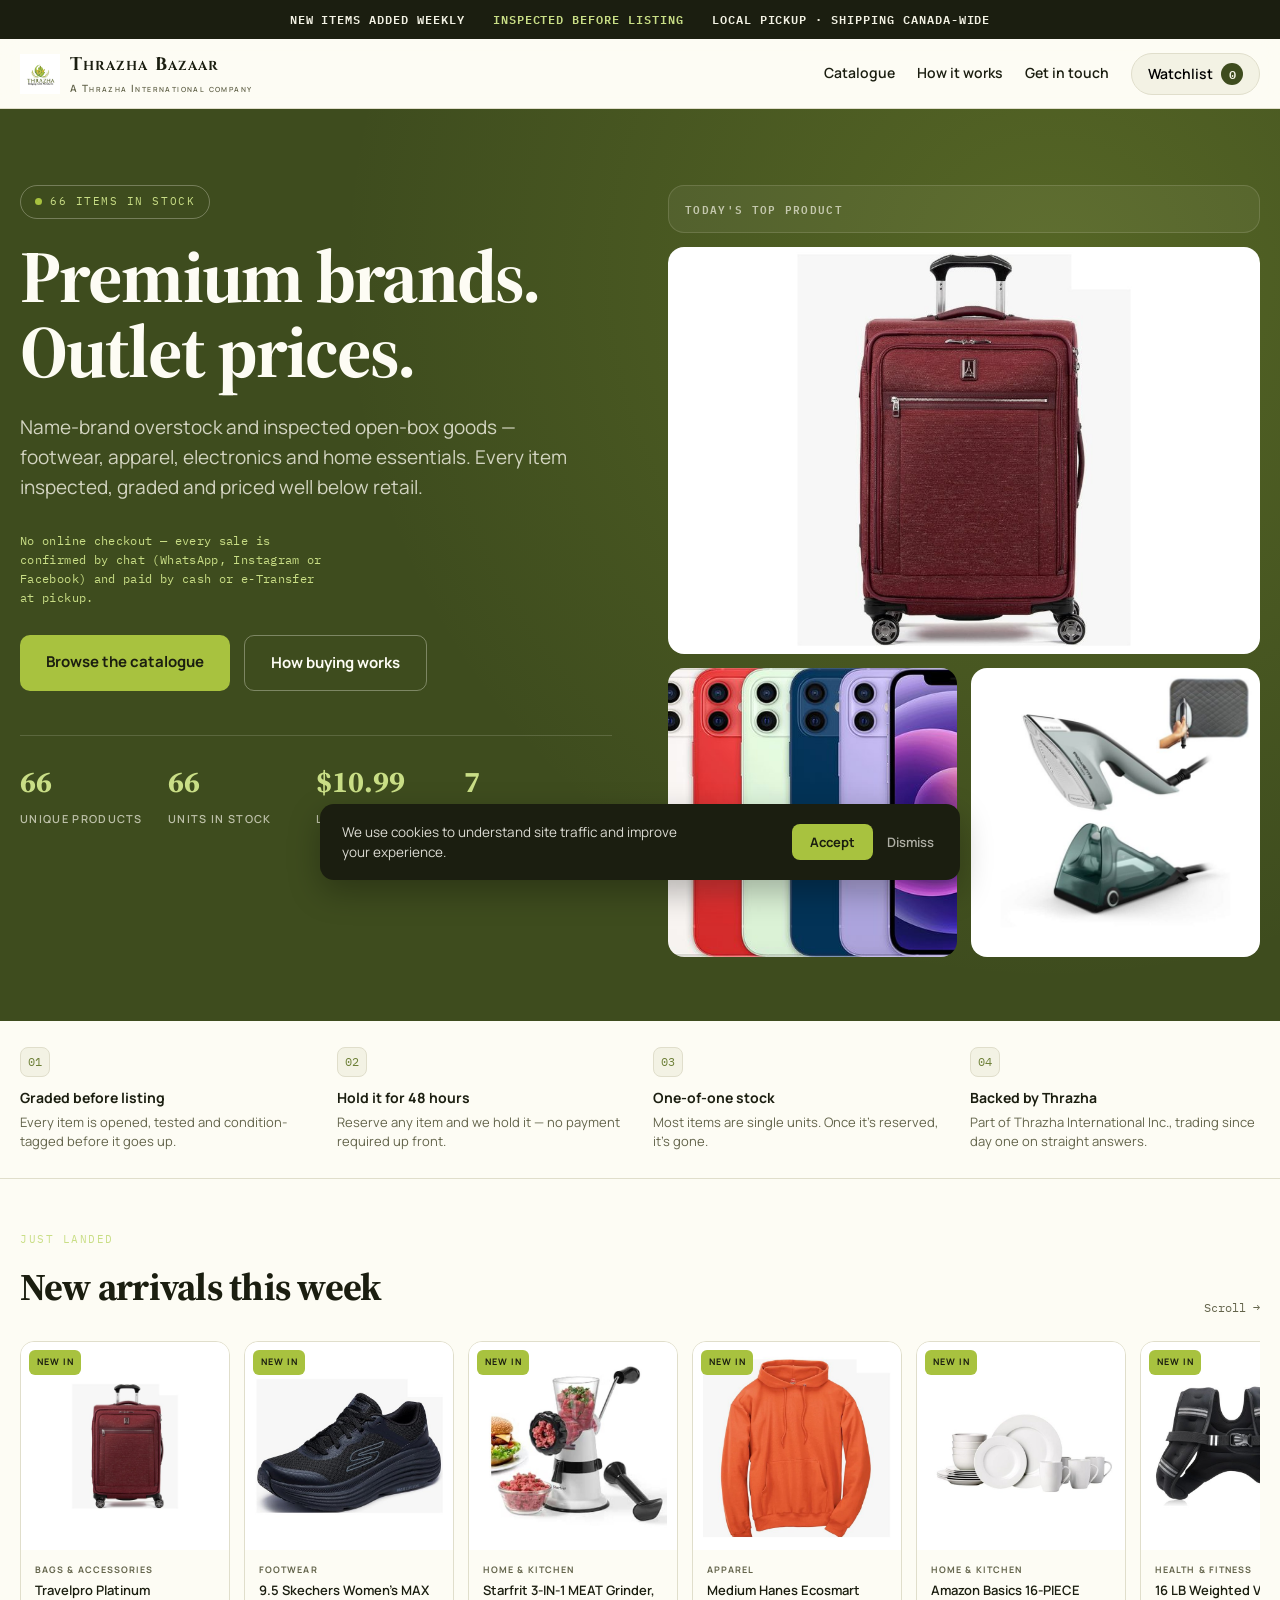
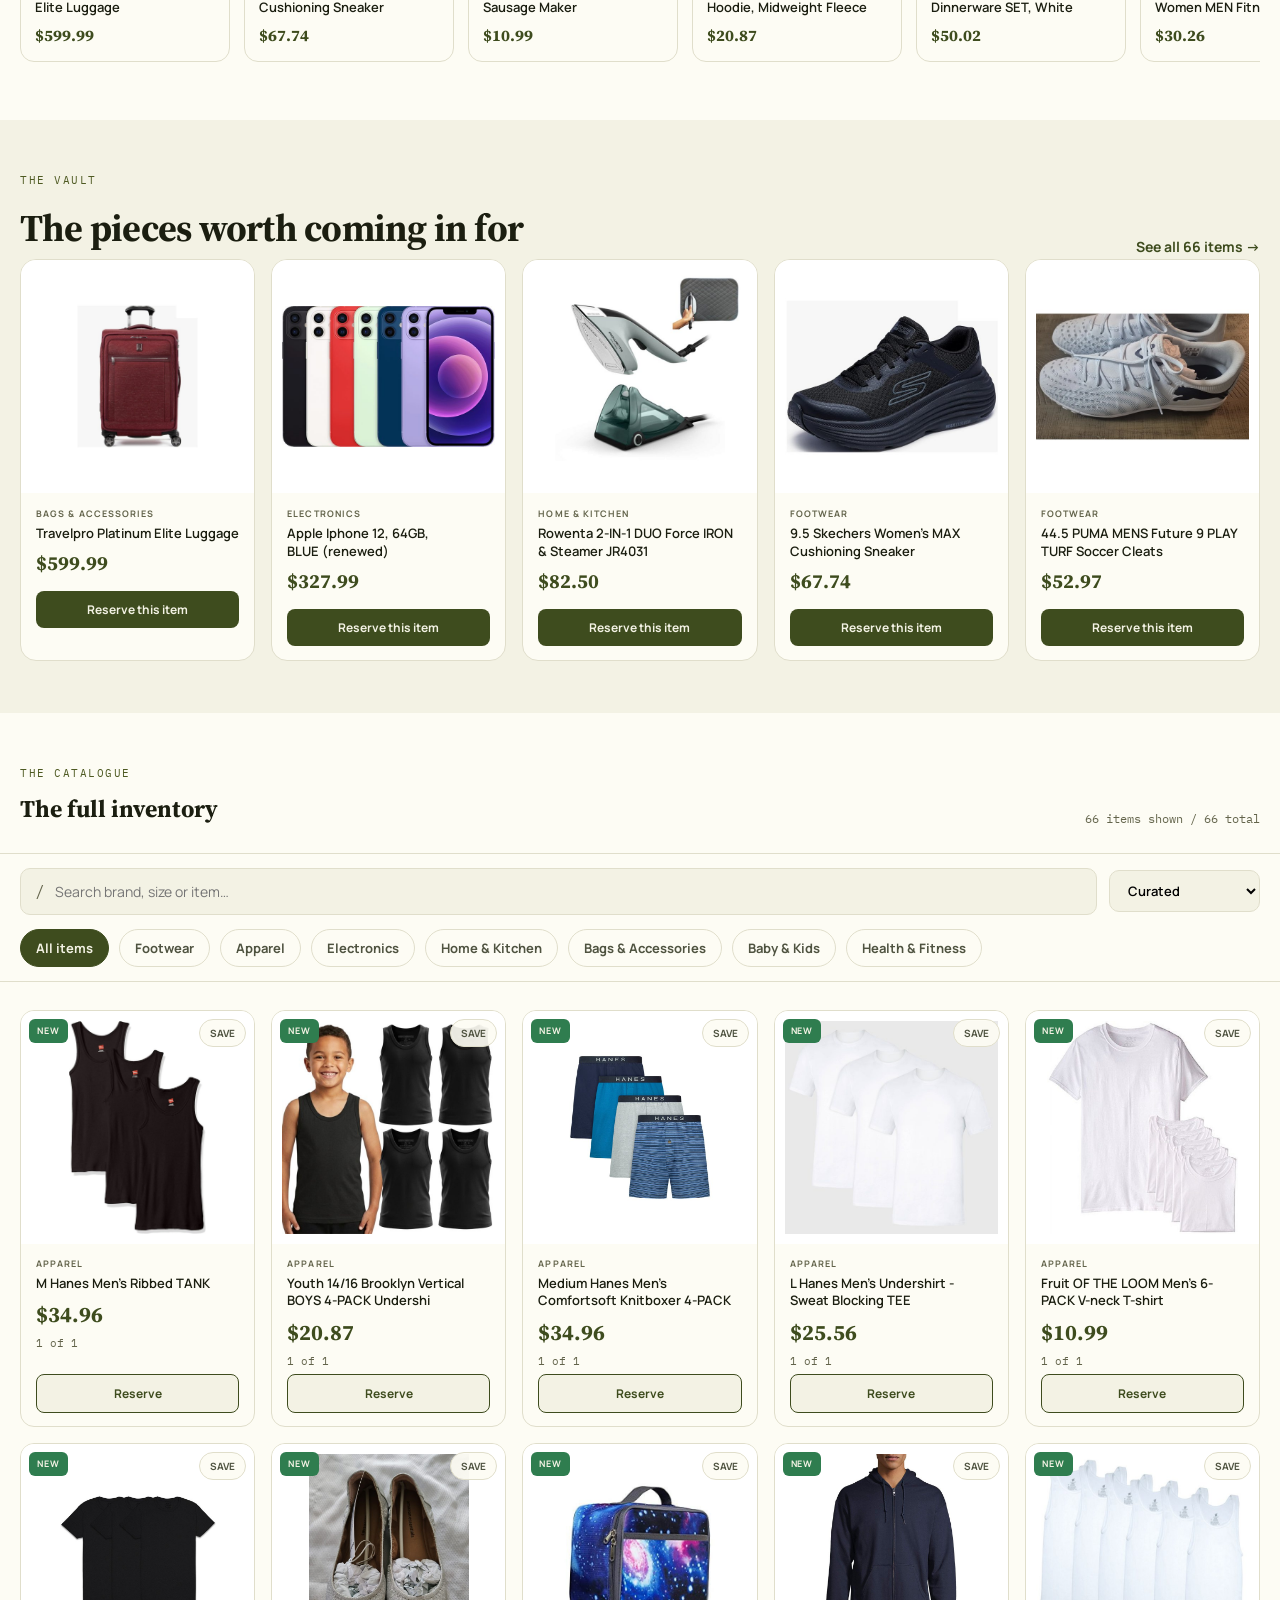
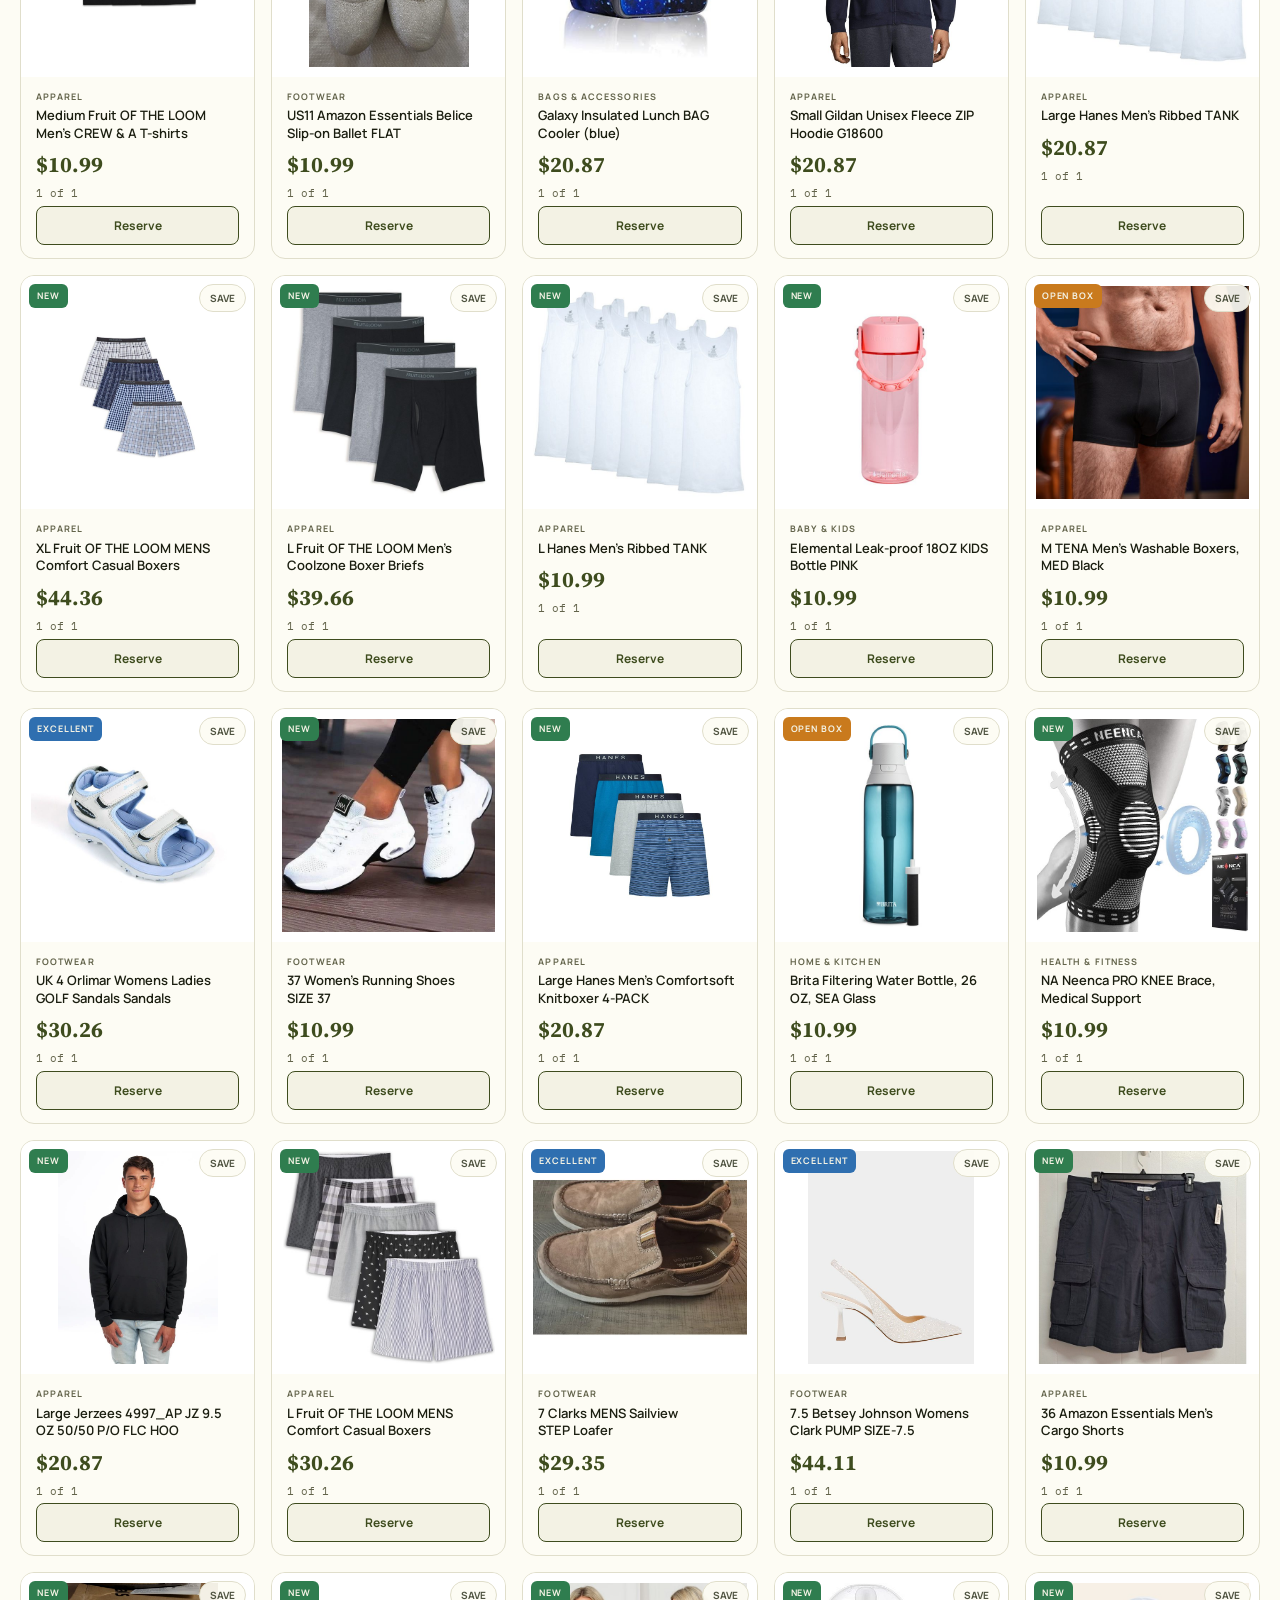
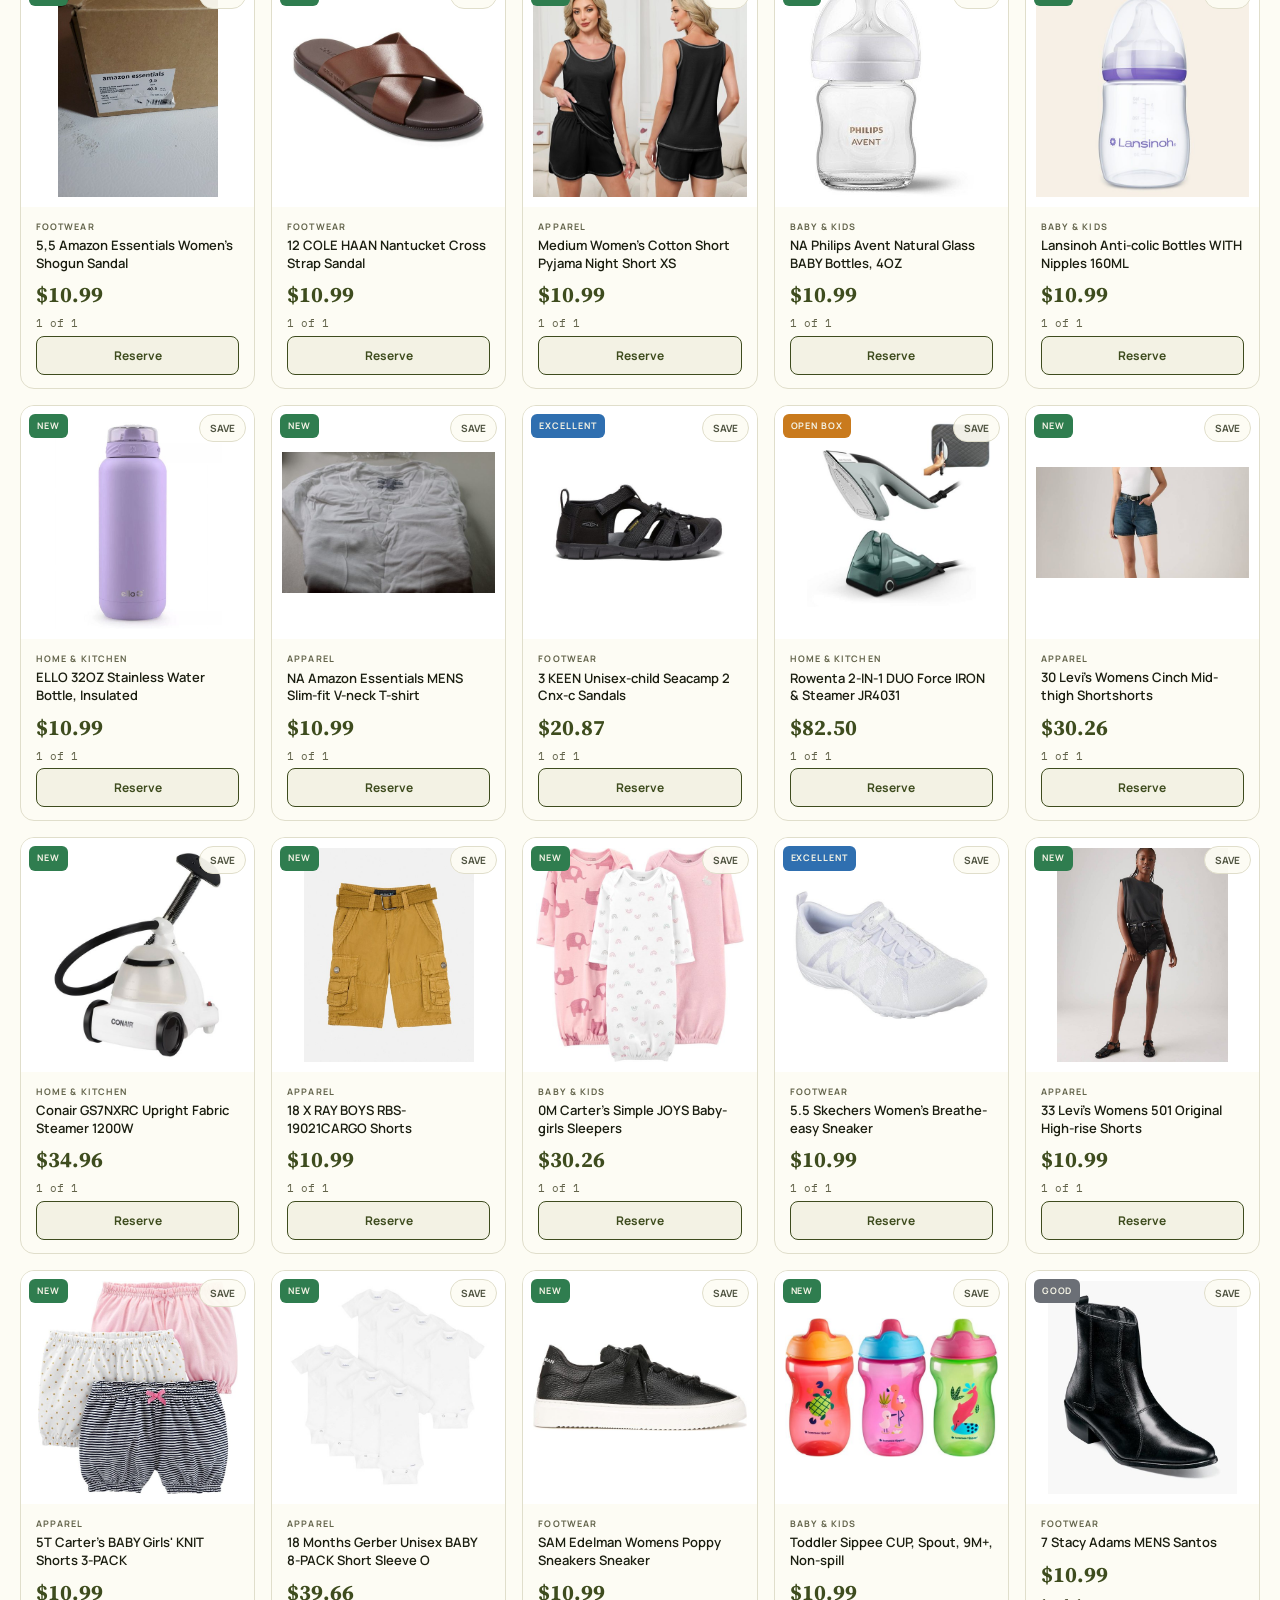
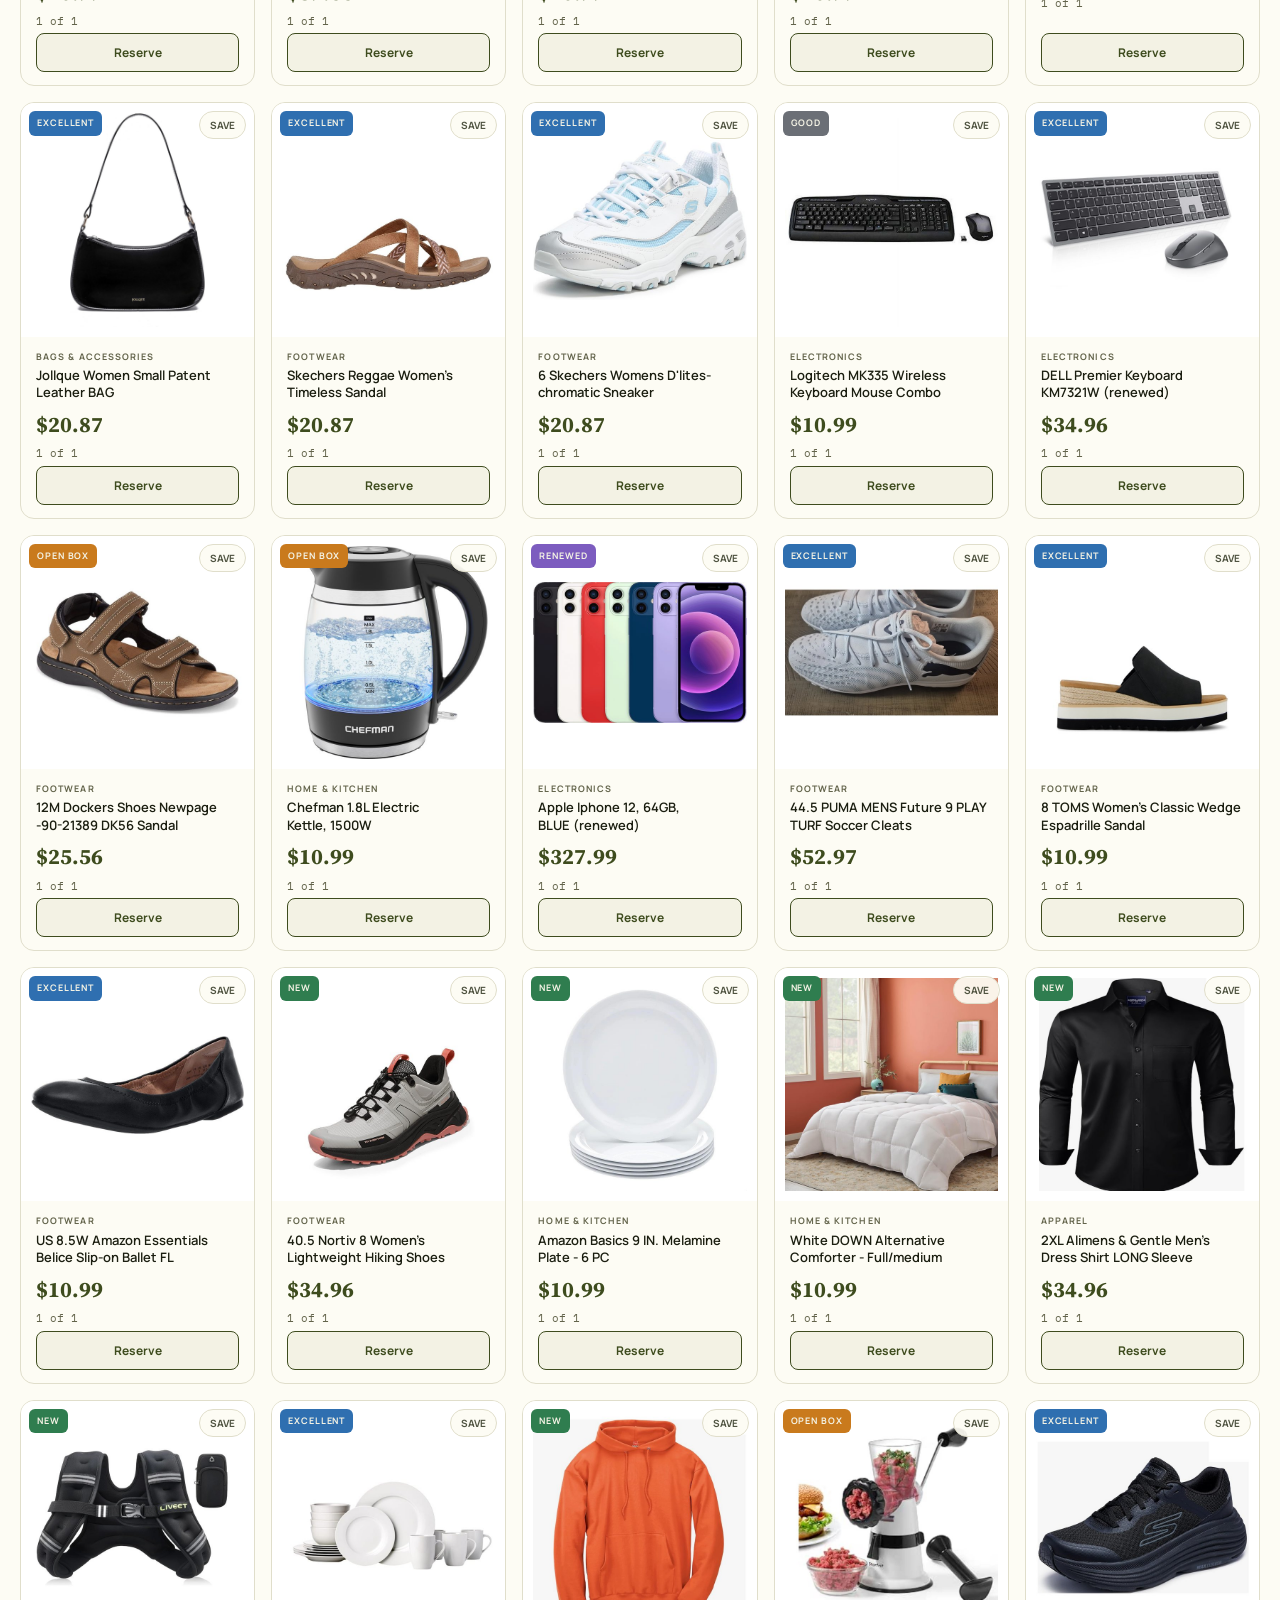
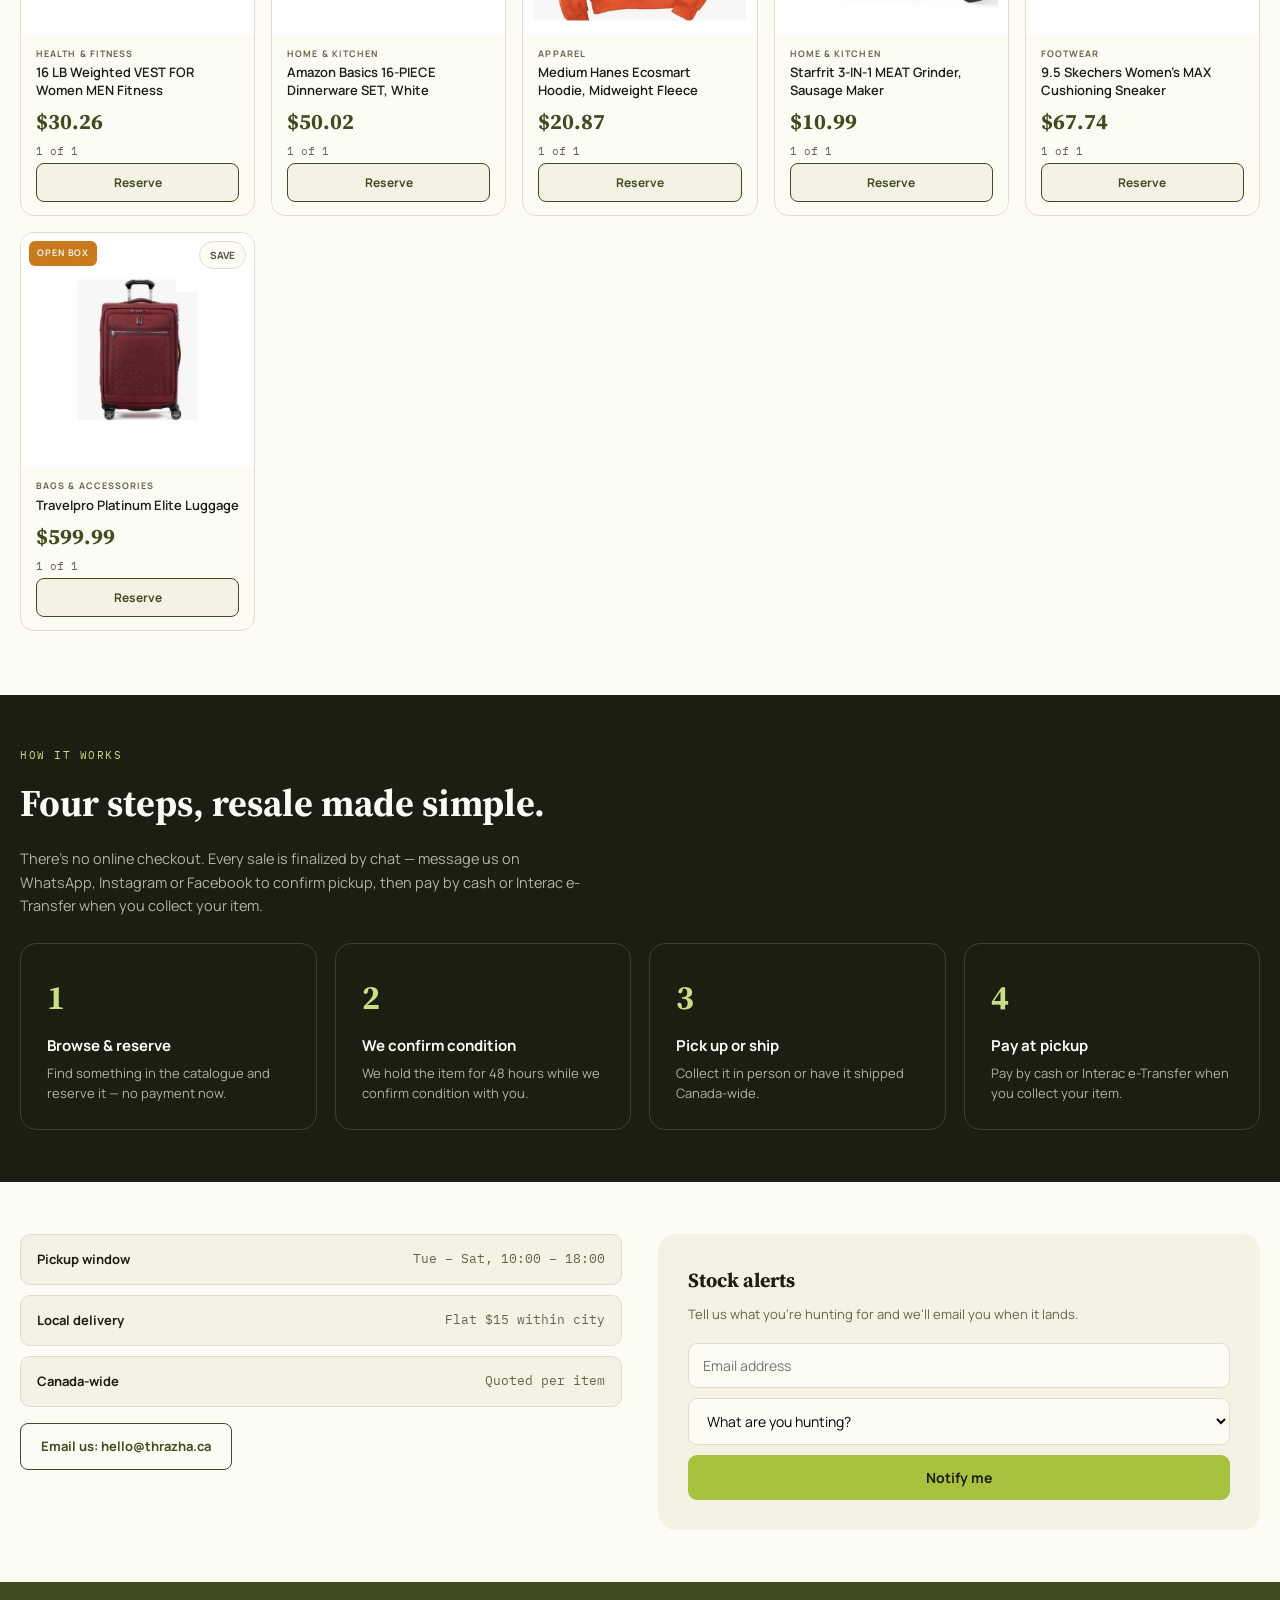
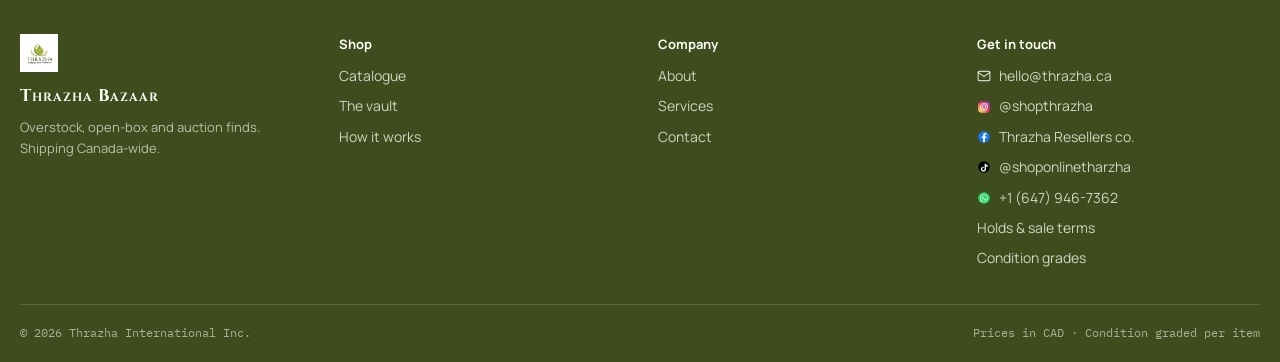
==== commit 81ff963d: "Update site title/tagline and remove "returns" wording site-wide - New title/meta description/OG/Twi" ====
--- a/index.html
+++ b/index.html
@@ -30,19 +30,19 @@
 <!-- End Google Tag Manager -->
 <meta charset="UTF-8">
 <meta name="viewport" content="width=device-width, initial-scale=1.0">
-<title>Thrazha Bazaar | Overstock, Returns &amp; Auction Finds</title>
-<meta name="description" content="Thrazha Bazaar — 66 name-brand overstock, open-box and returned items at outlet prices, from $10.99. New items every week. A Thrazha International company.">
+<title>Thrazha Bazaar | Open-Box, Overstock &amp; New Deals</title>
+<meta name="description" content="Name-brand overstock and inspected open-box goods at outlet prices.">
 <link rel="canonical" href="https://shop.thrazha.ca/">
 <meta property="og:type" content="website">
 <meta property="og:site_name" content="Thrazha Bazaar">
-<meta property="og:title" content="Thrazha Bazaar | Overstock, Returns &amp; Auction Finds">
-<meta property="og:description" content="Thrazha Bazaar — 66 name-brand overstock, open-box and returned items at outlet prices, from $10.99. New items every week. A Thrazha International company.">
+<meta property="og:title" content="Thrazha Bazaar | Open-Box, Overstock &amp; New Deals">
+<meta property="og:description" content="Name-brand overstock and inspected open-box goods at outlet prices.">
 <meta property="og:url" content="https://shop.thrazha.ca/">
 <meta property="og:image" content="https://shop.thrazha.ca/lot2237.jpg">
 <meta property="og:locale" content="en_CA">
 <meta name="twitter:card" content="summary_large_image">
-<meta name="twitter:title" content="Thrazha Bazaar | Overstock, Returns &amp; Auction Finds">
-<meta name="twitter:description" content="Thrazha Bazaar — 66 name-brand overstock, open-box and returned items at outlet prices, from $10.99. New items every week. A Thrazha International company.">
+<meta name="twitter:title" content="Thrazha Bazaar | Open-Box, Overstock &amp; New Deals">
+<meta name="twitter:description" content="Name-brand overstock and inspected open-box goods at outlet prices.">
 <meta name="twitter:image" content="https://shop.thrazha.ca/lot2237.jpg">
 <link rel="icon" href="thrazha-logo.png">
 <link rel="preconnect" href="https://fonts.googleapis.com">
@@ -322,7 +322,7 @@
     <div class="hero-copy">
       <div class="eyebrow-pill"><span class="dot"></span>66 items in stock</div>
       <h1>Premium brands.<br>Outlet prices.</h1>
-      <p class="hero-body">Name-brand overstock, open-box and customer returns —
+      <p class="hero-body">Name-brand overstock and inspected open-box goods —
       footwear, apparel, electronics and home essentials. Every item inspected, graded and
       priced well below retail.</p>
       <p class="hero-note">No online checkout — every sale is confirmed by chat (WhatsApp, Instagram or Facebook) and paid by cash or e-Transfer at pickup.</p>
@@ -1417,7 +1417,7 @@
     <div class="footer-brand">
       <img src="thrazha-logo.png" alt="Thrazha" class="footer-mark">
       <span class="footer-word">Thrazha Bazaar</span>
-      <p class="footer-tag">Overstock, returns and auction finds. Shipping Canada-wide.</p>
+      <p class="footer-tag">Overstock, open-box and auction finds. Shipping Canada-wide.</p>
     </div>
     <div class="footer-col">
       <p class="footer-heading">Shop</p>
@@ -1438,7 +1438,7 @@
       <a href="https://www.facebook.com/profile.php?id=61594140120148" target="_blank" rel="noopener noreferrer" class="icon-link"><svg width="14" height="14" viewBox="0 0 24 24" aria-hidden="true"><circle cx="12" cy="12" r="10" fill="#1877F2"></circle><path d="M13.5 21v-7.2h2.4l.36-2.8h-2.76V9.1c0-.81.22-1.36 1.39-1.36h1.48V5.2C15.98 5.14 15.12 5 14.1 5c-2.1 0-3.54 1.28-3.54 3.63v2.37H8.1v2.8h2.46V21h2.94z" fill="#fff"></path></svg>Thrazha Resellers co.</a>
       <a href="https://www.tiktok.com/@shoponlinetharzha" target="_blank" rel="noopener noreferrer" class="icon-link"><svg width="14" height="14" viewBox="0 0 24 24" aria-hidden="true"><circle cx="12" cy="12" r="10" fill="#000"></circle><path d="M15.5 6.5c.4 1.6 1.6 2.7 3.2 2.9v2.1c-1.1 0-2.2-.3-3.2-.9v5.1c0 2.6-2.1 4.2-4.4 4.2-2.6 0-4.4-1.9-4.4-4.2 0-2.5 2.1-4.3 4.6-4.1v2.2c-1.1-.2-2.3.6-2.3 1.9 0 1.1.9 1.9 2 1.9 1.2 0 2.1-.9 2.1-2.3V6.5h2.4z" fill="#fff"></path></svg>@shoponlinetharzha</a>
       <a href="https://wa.me/message/BVG7PXCW2BEEN1" target="_blank" rel="noopener noreferrer" class="icon-link"><svg width="14" height="14" viewBox="0 0 24 24" aria-hidden="true"><circle cx="12" cy="12" r="10" fill="#25D366"></circle><path d="M12.02 5.5c-3.6 0-6.52 2.92-6.52 6.52 0 1.15.3 2.27.87 3.26L5.5 18.5l3.34-.87a6.5 6.5 0 0 0 3.18.83h.01c3.6 0 6.52-2.92 6.52-6.52 0-1.74-.68-3.38-1.91-4.61a6.48 6.48 0 0 0-4.61-1.91zm0 11.93h-.01a5.4 5.4 0 0 1-2.76-.76l-.2-.12-2.05.54.55-2-.13-.2a5.4 5.4 0 0 1-.82-2.86 5.42 5.42 0 0 1 9.24-3.83 5.38 5.38 0 0 1 1.59 3.83c0 2.99-2.43 5.4-5.41 5.4zm2.96-4.05c-.16-.08-.96-.47-1.11-.53-.15-.05-.26-.08-.37.08-.11.16-.42.53-.52.64-.09.11-.19.12-.35.04-.16-.08-.68-.25-1.29-.8-.48-.42-.8-.95-.9-1.11-.09-.16-.01-.25.07-.32.07-.07.16-.19.24-.28.08-.1.11-.16.16-.27.05-.11.03-.2-.01-.28-.04-.08-.37-.89-.51-1.22-.13-.32-.27-.28-.37-.28-.1-.01-.2-.01-.31-.01-.11 0-.28.04-.43.2-.15.16-.56.55-.56 1.34s.58 1.55.66 1.66c.08.11 1.14 1.74 2.76 2.44.39.17.69.27.92.34.39.12.74.11 1.02.06.31-.05.96-.39 1.09-.77.14-.38.14-.7.1-.77-.04-.07-.15-.11-.31-.19z" fill="#fff"></path></svg>+1 (647) 946-7362</a>
-      <a href="returns.html">Returns &amp; holds policy</a>
+      <a href="returns.html">Holds &amp; sale terms</a>
       <a href="conditions.html">Condition grades</a>
     </div>
   </div>
